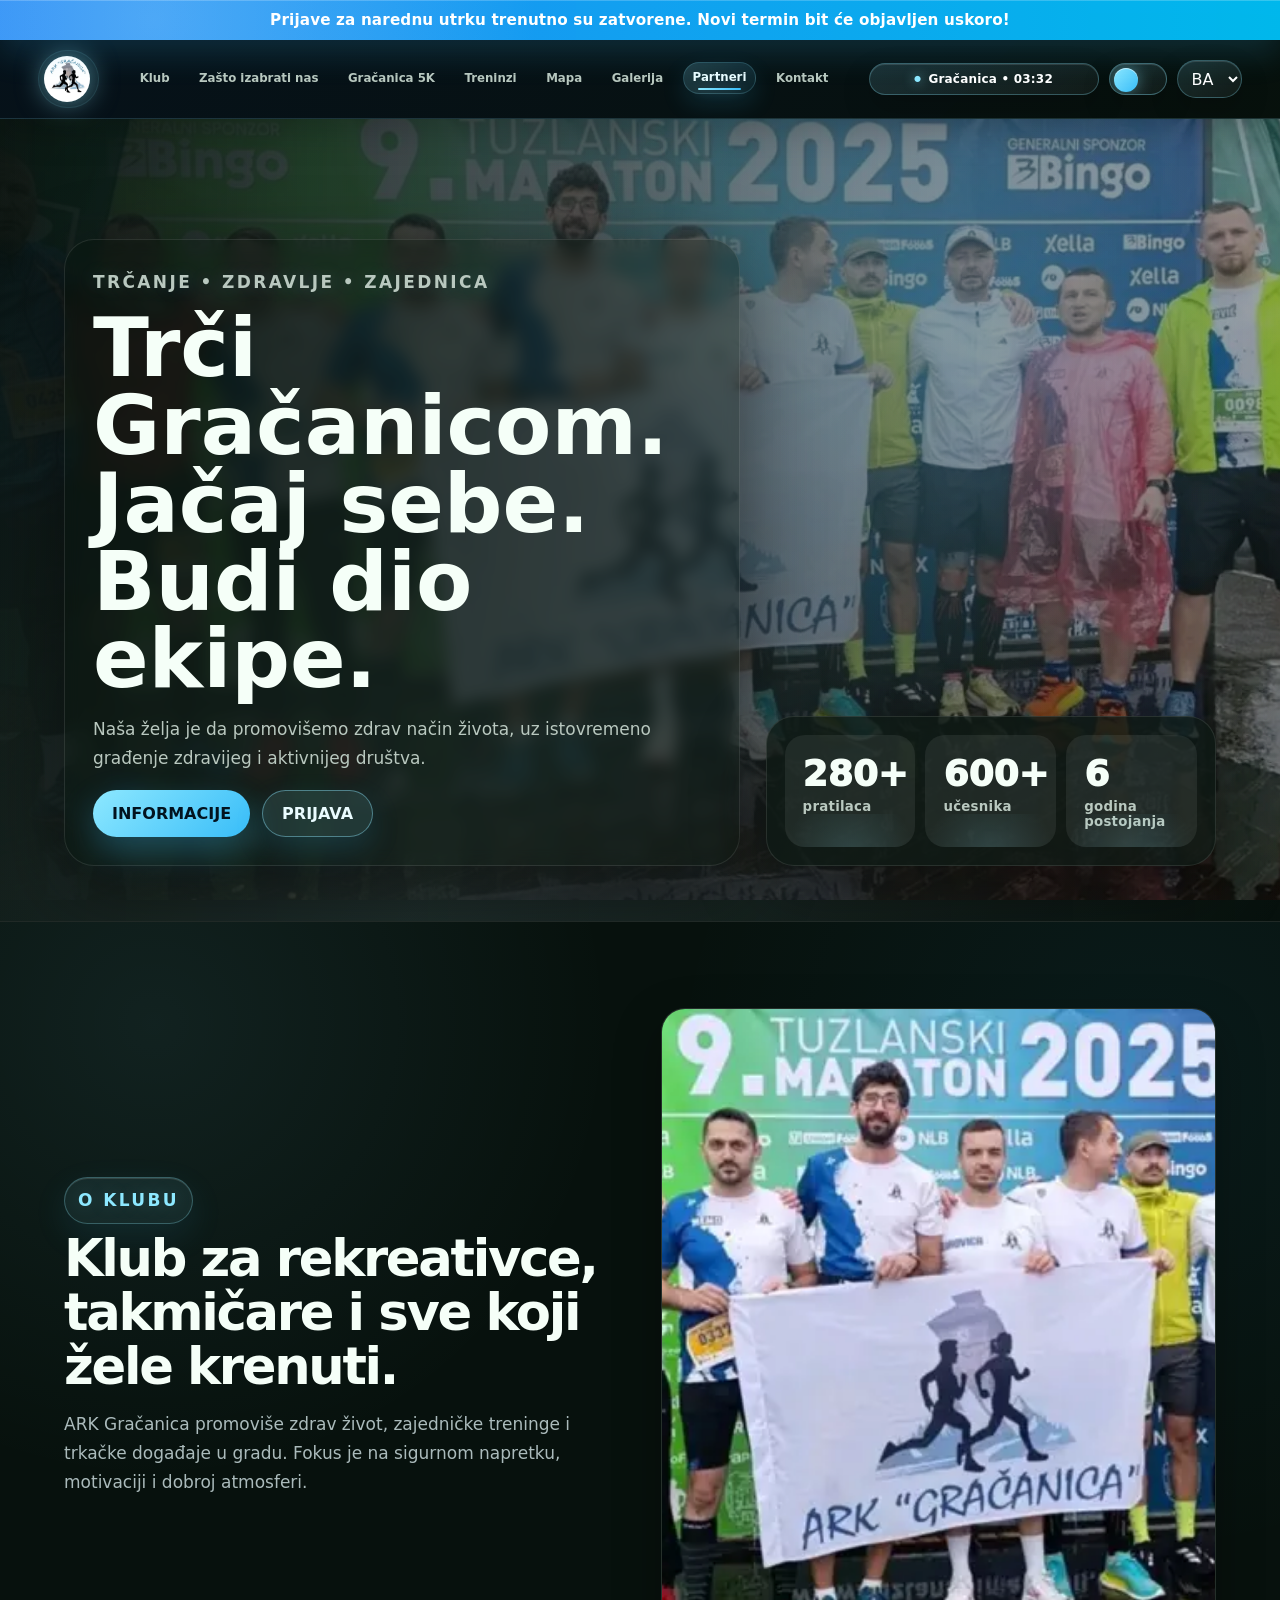
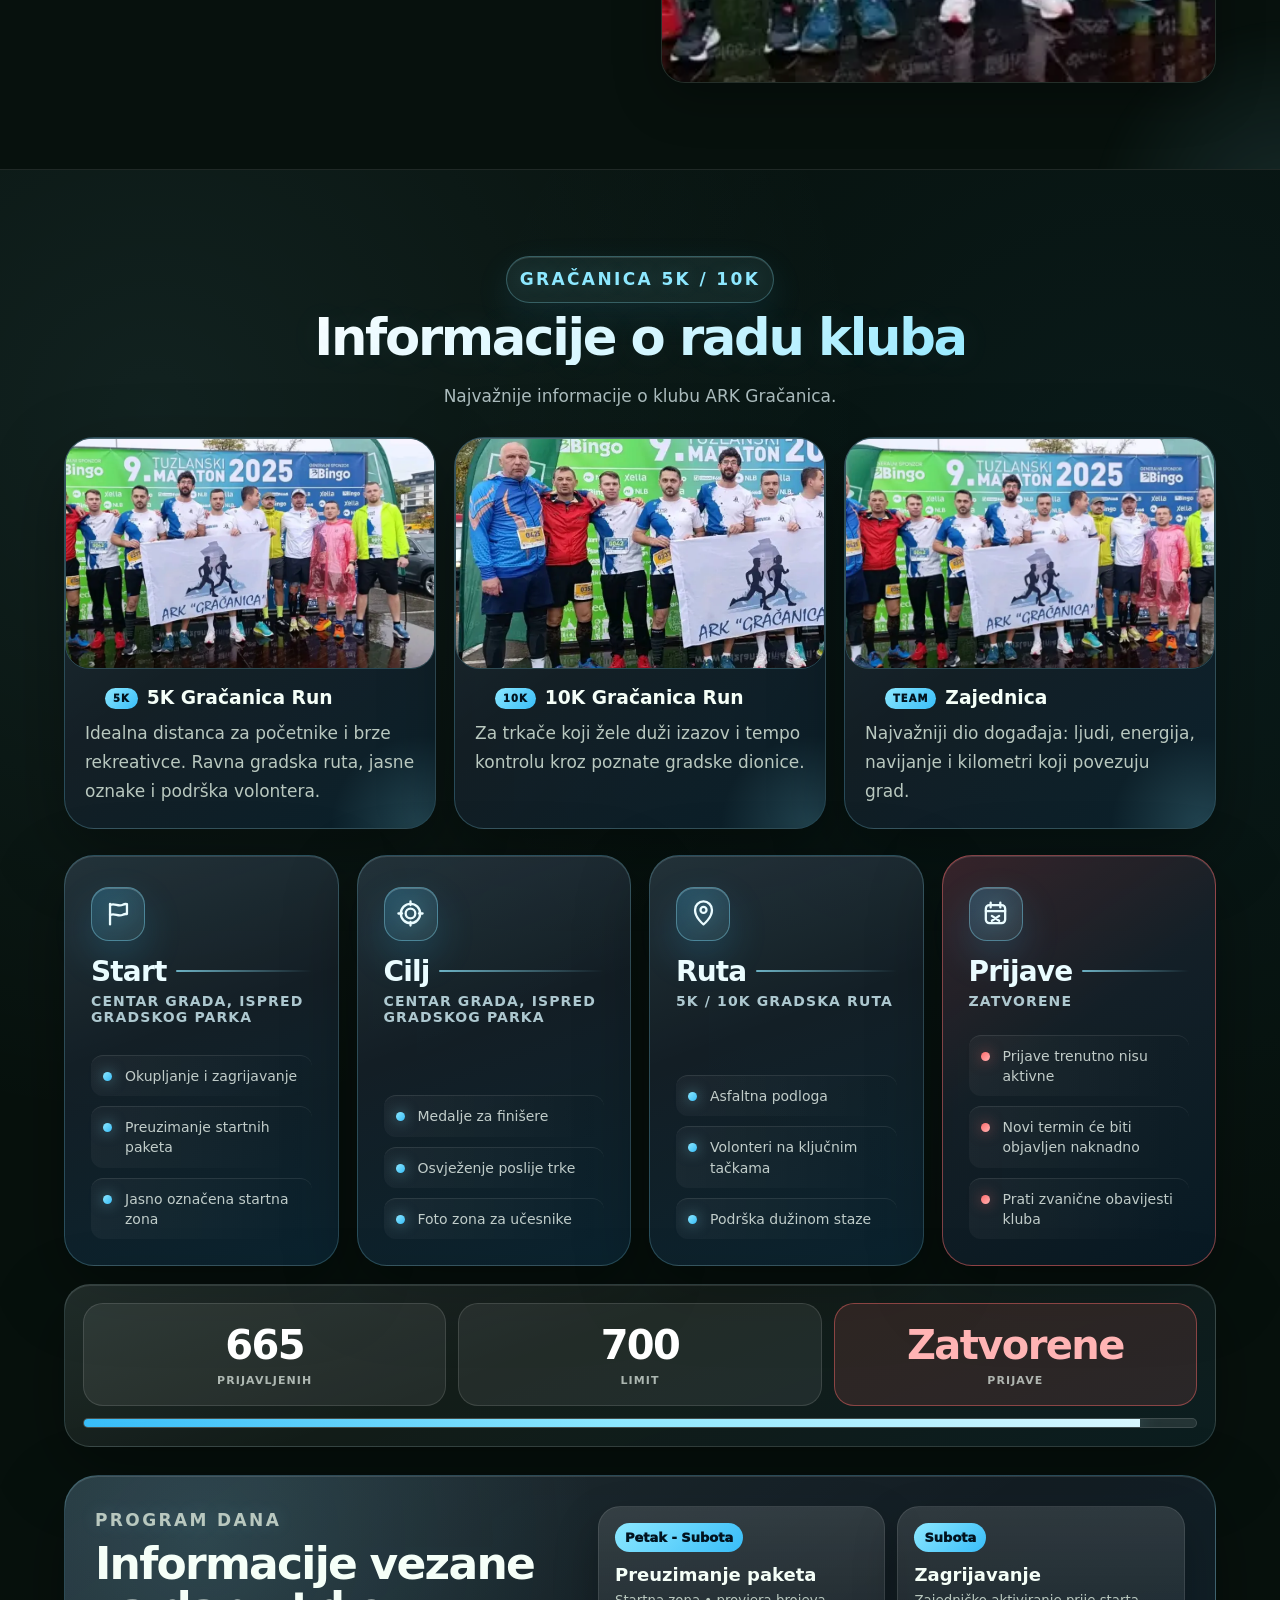
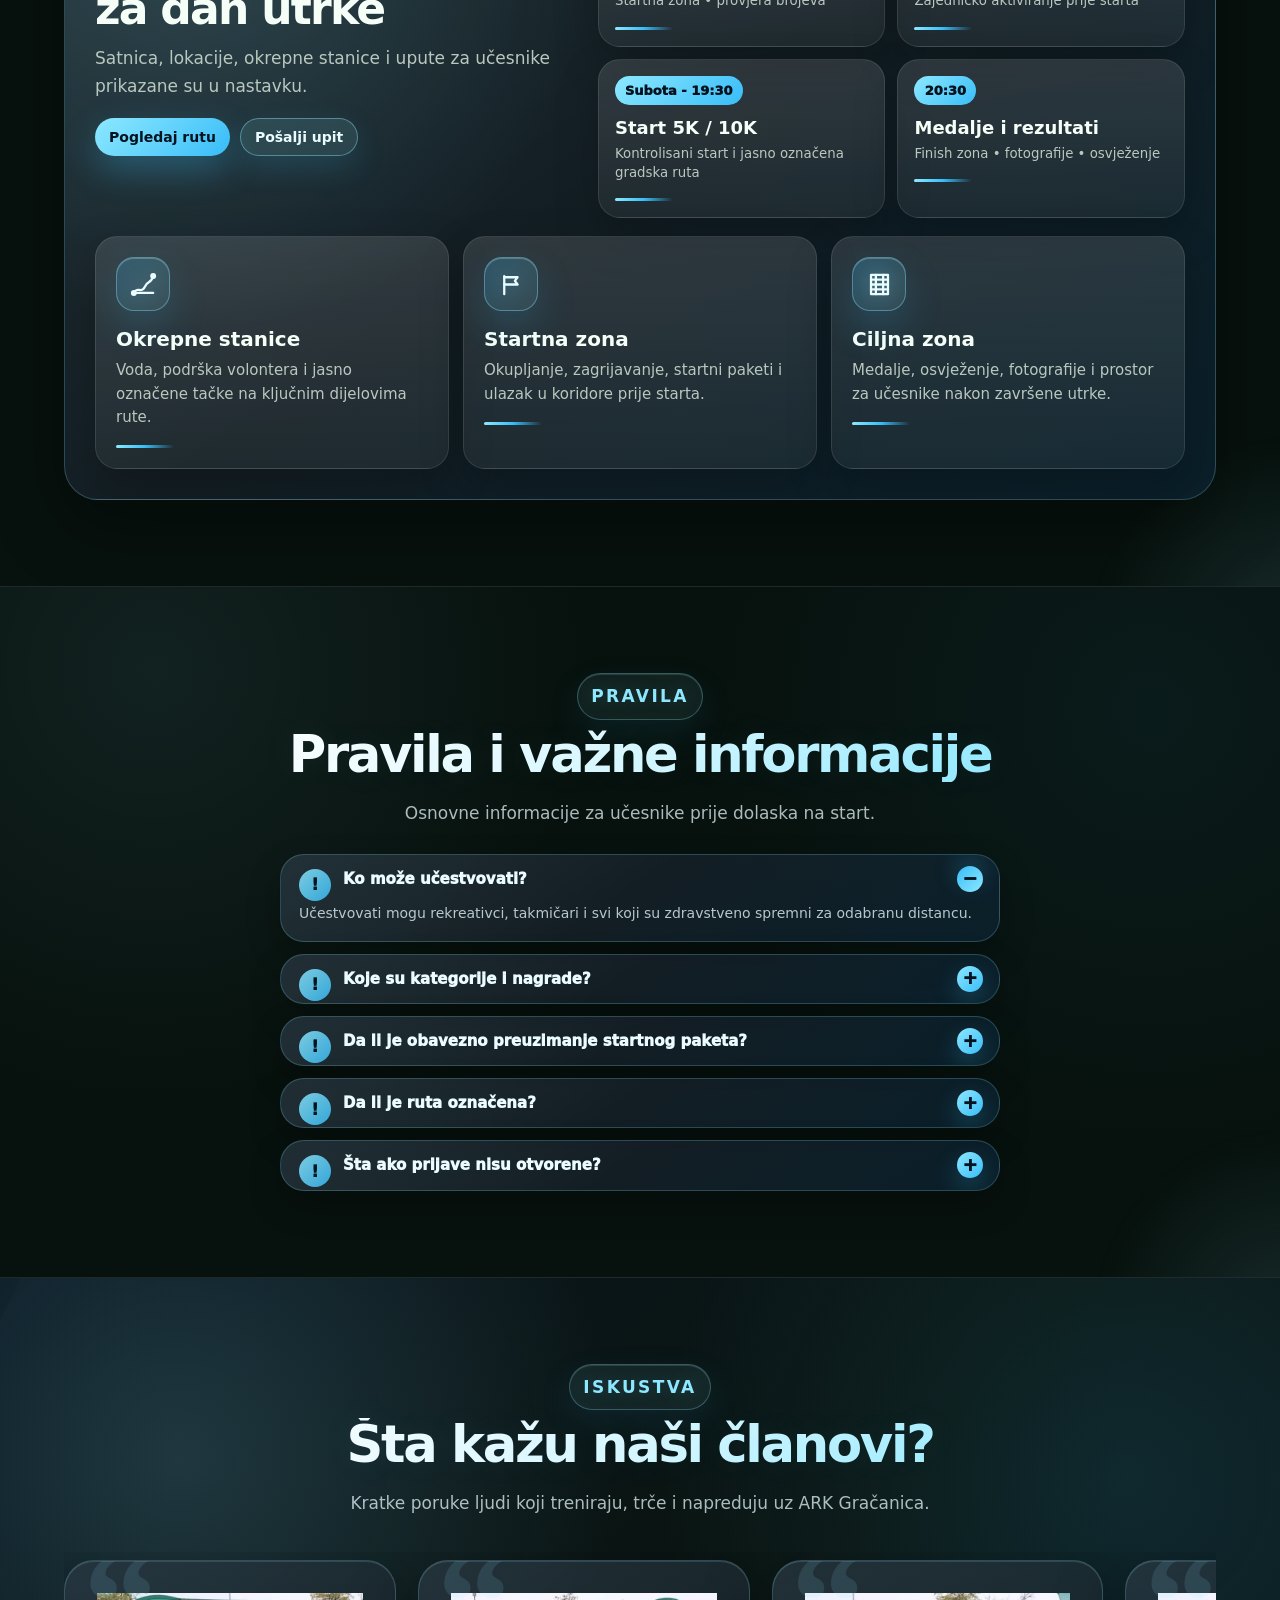
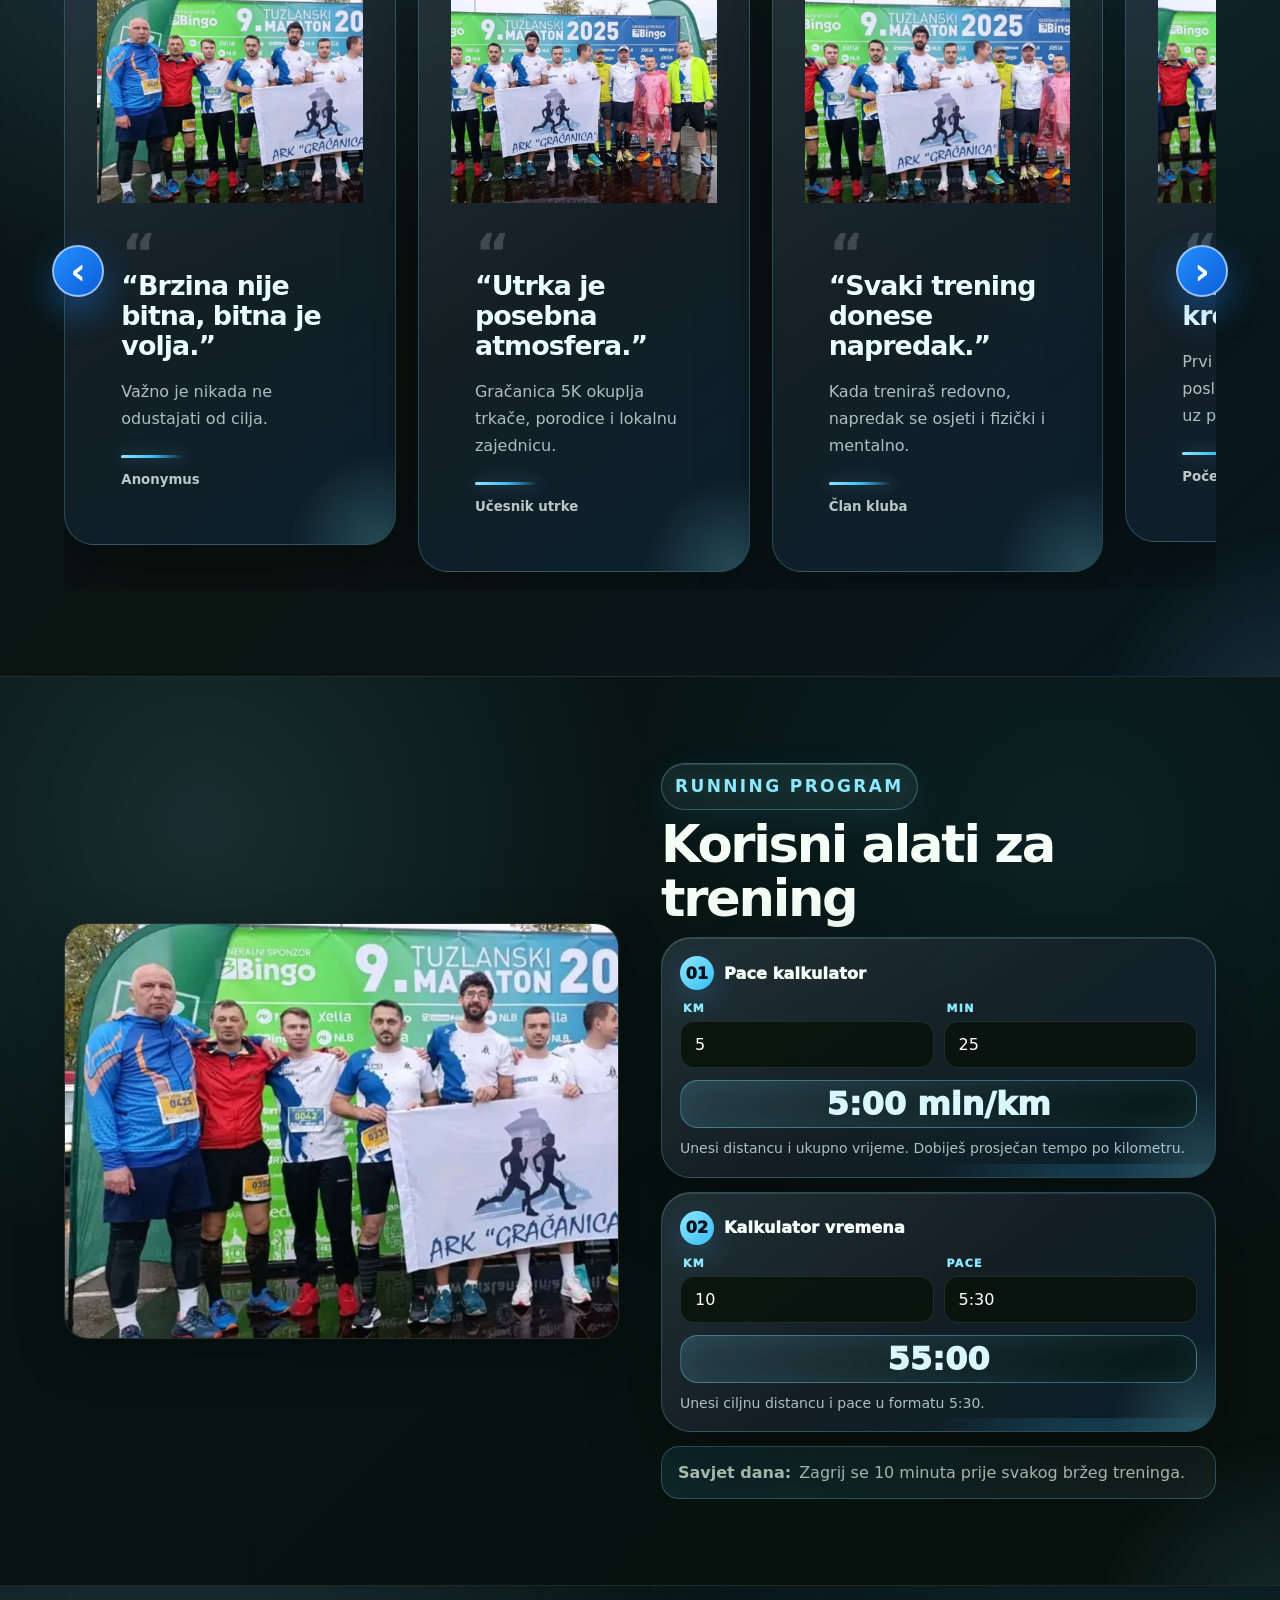
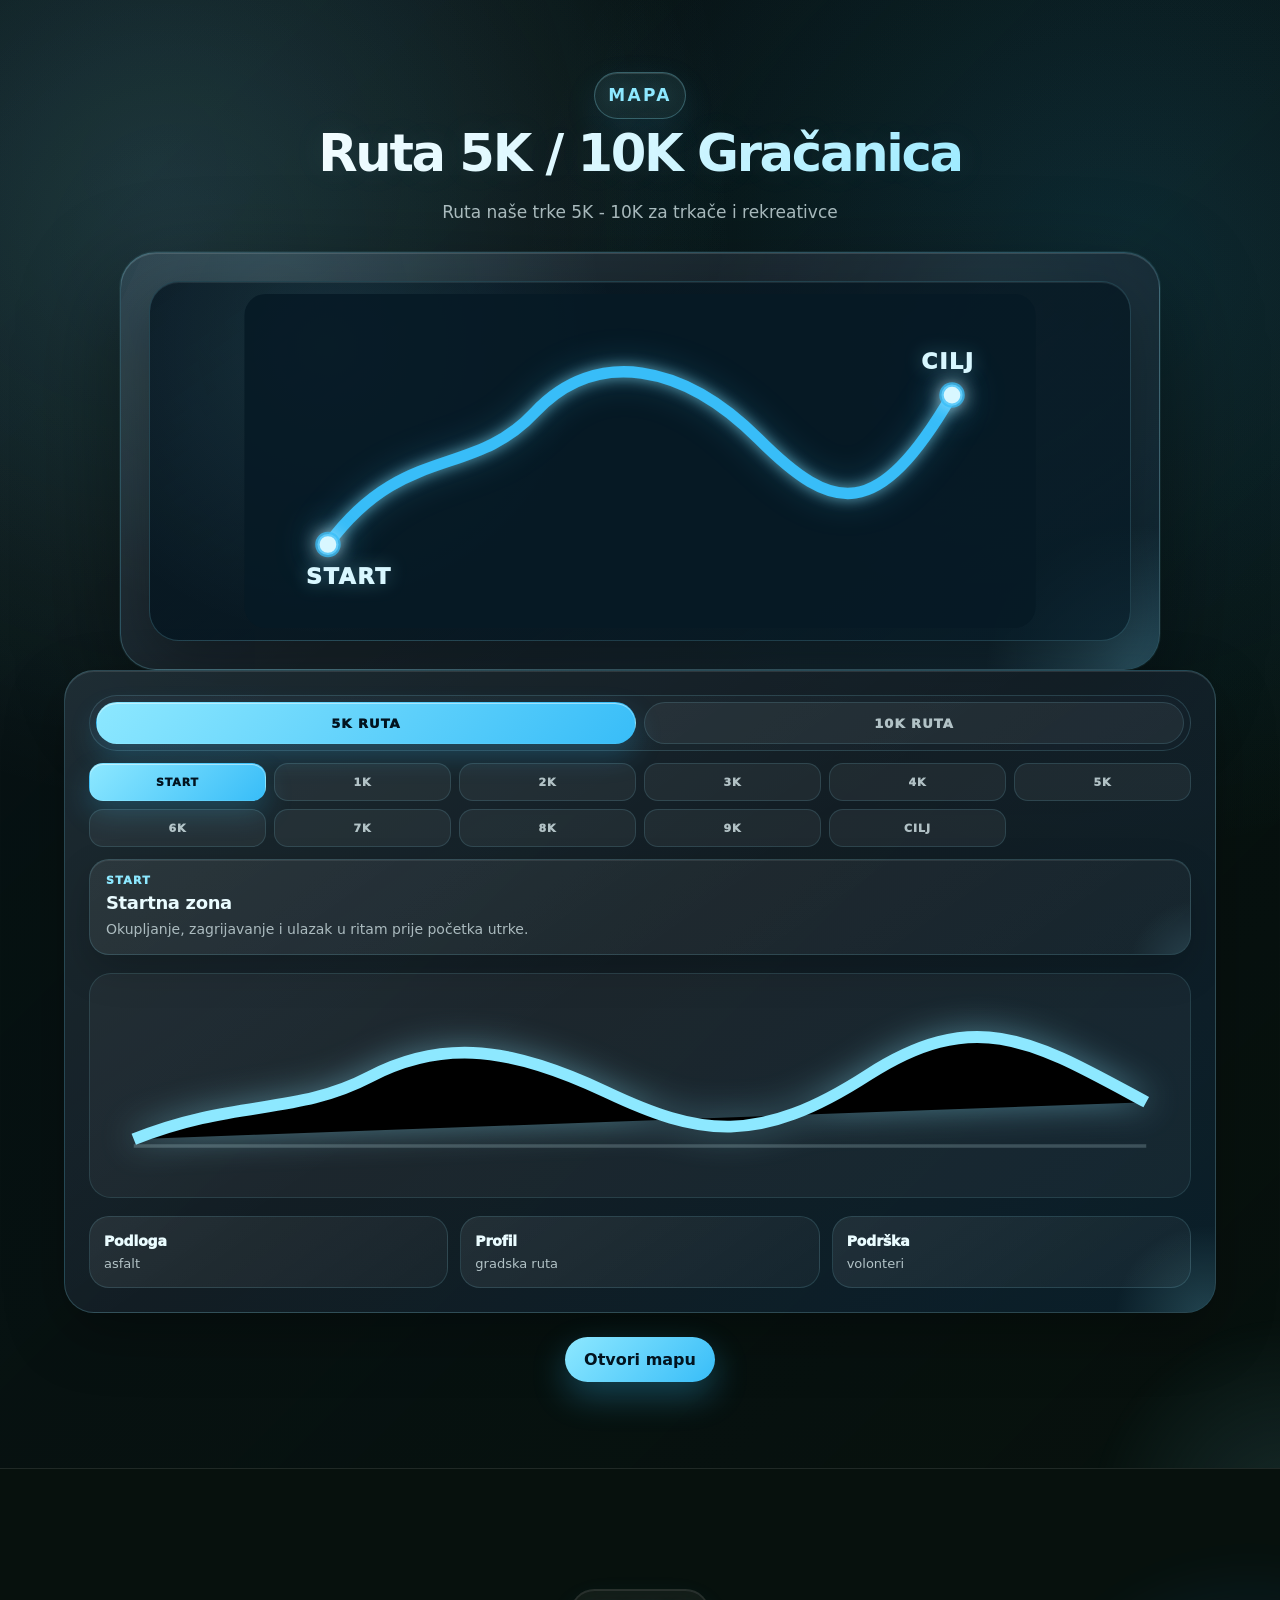
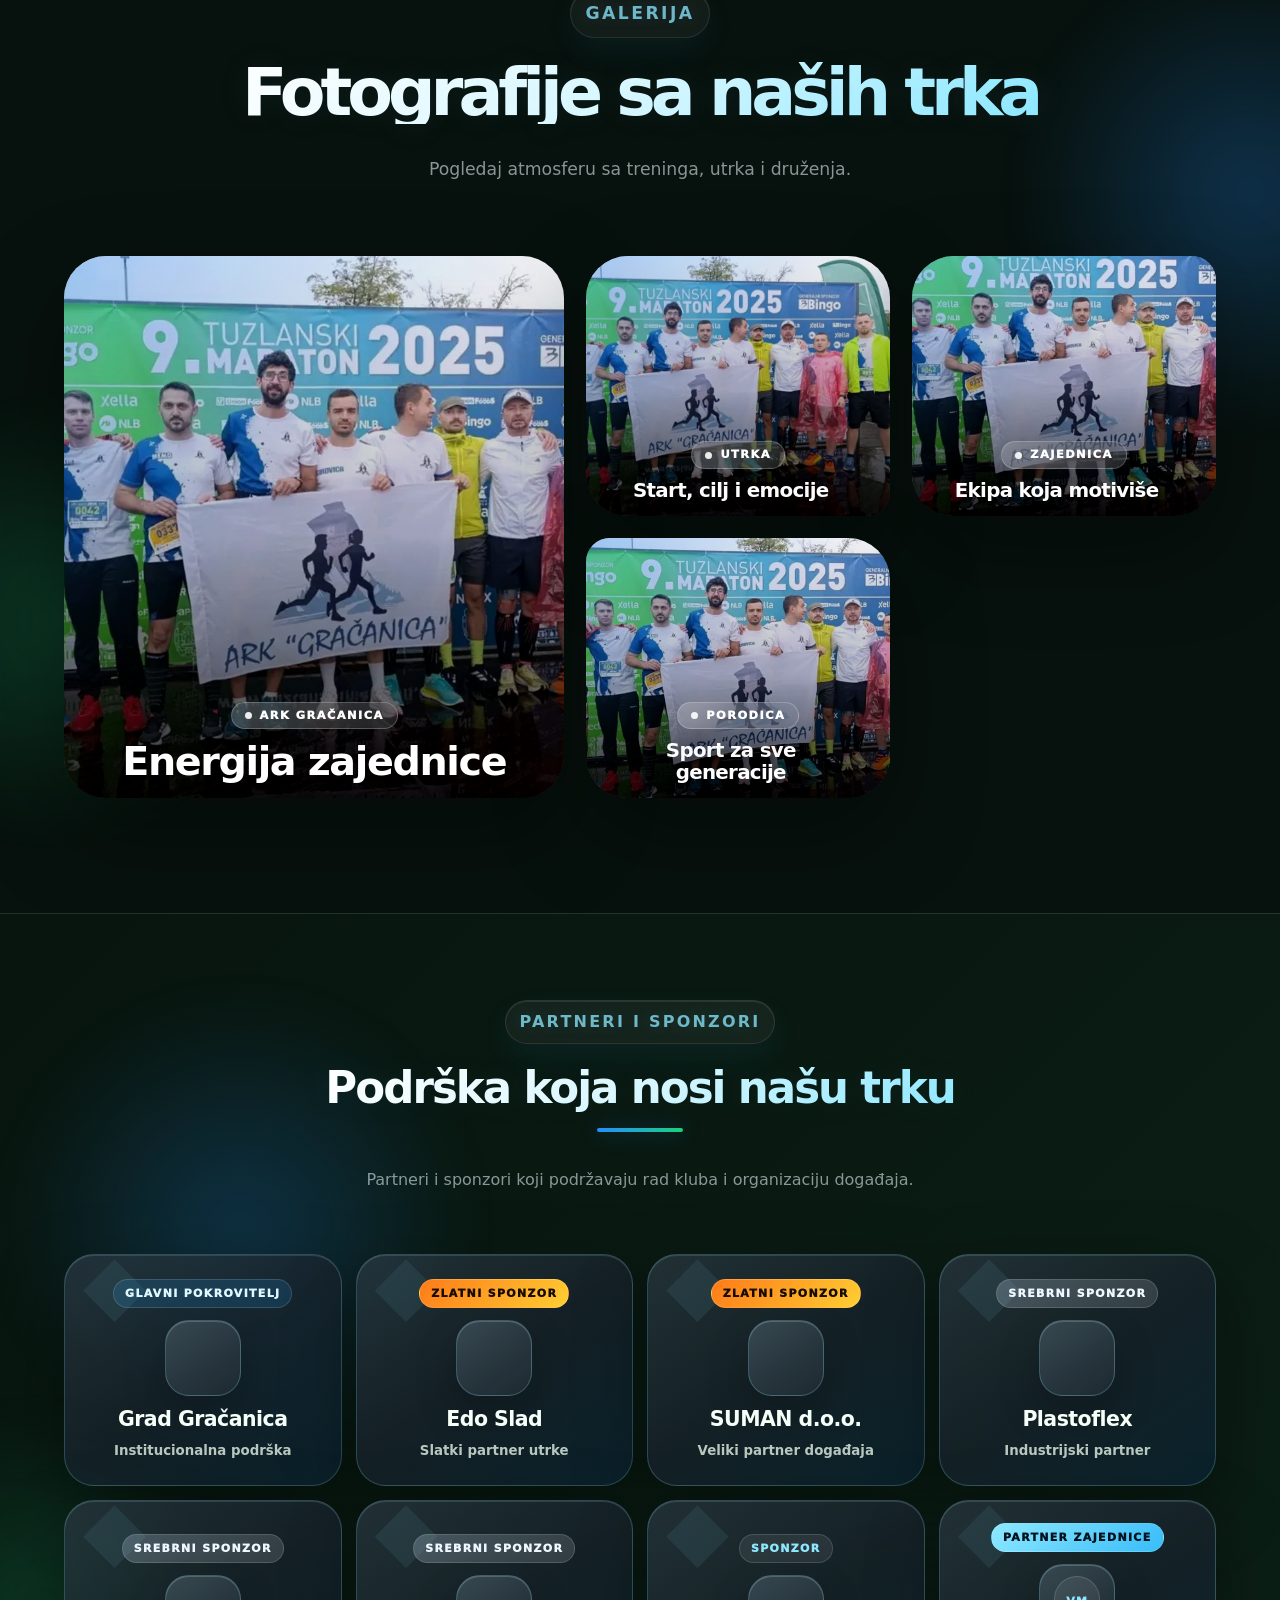
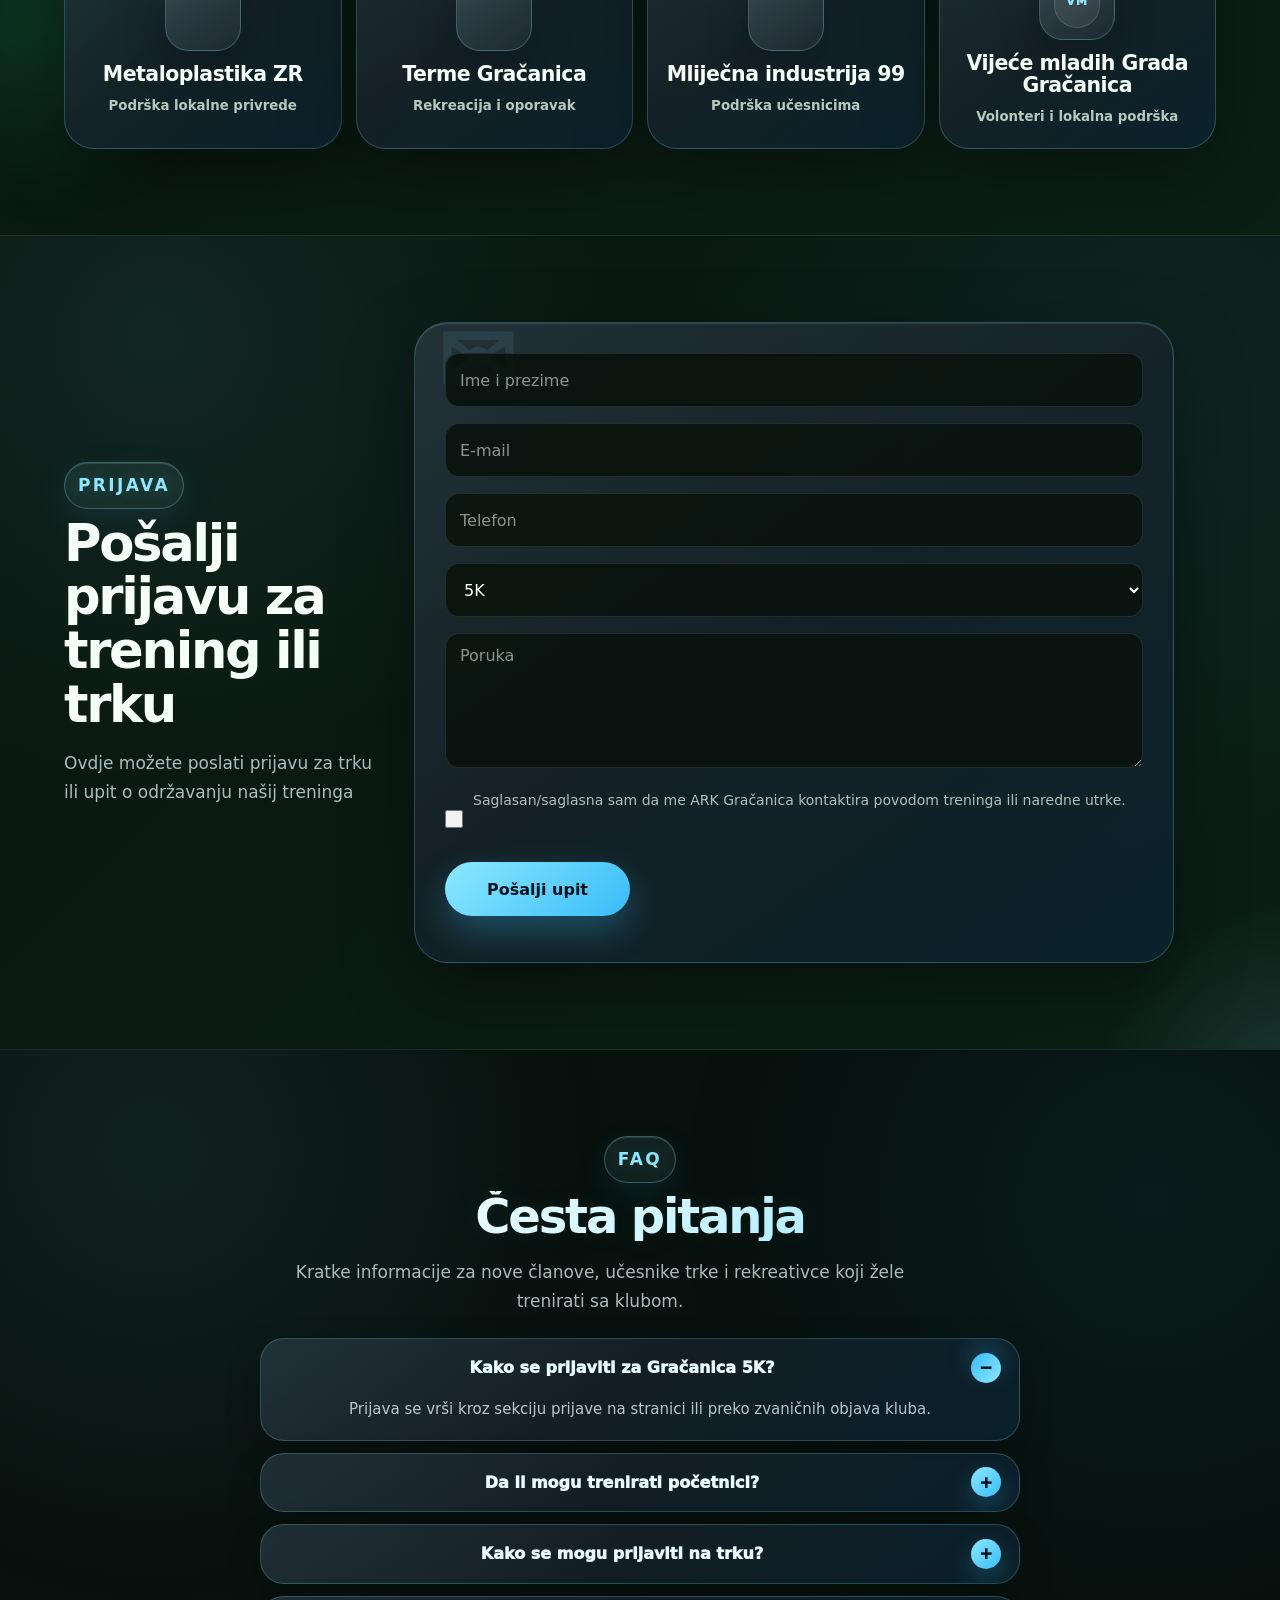
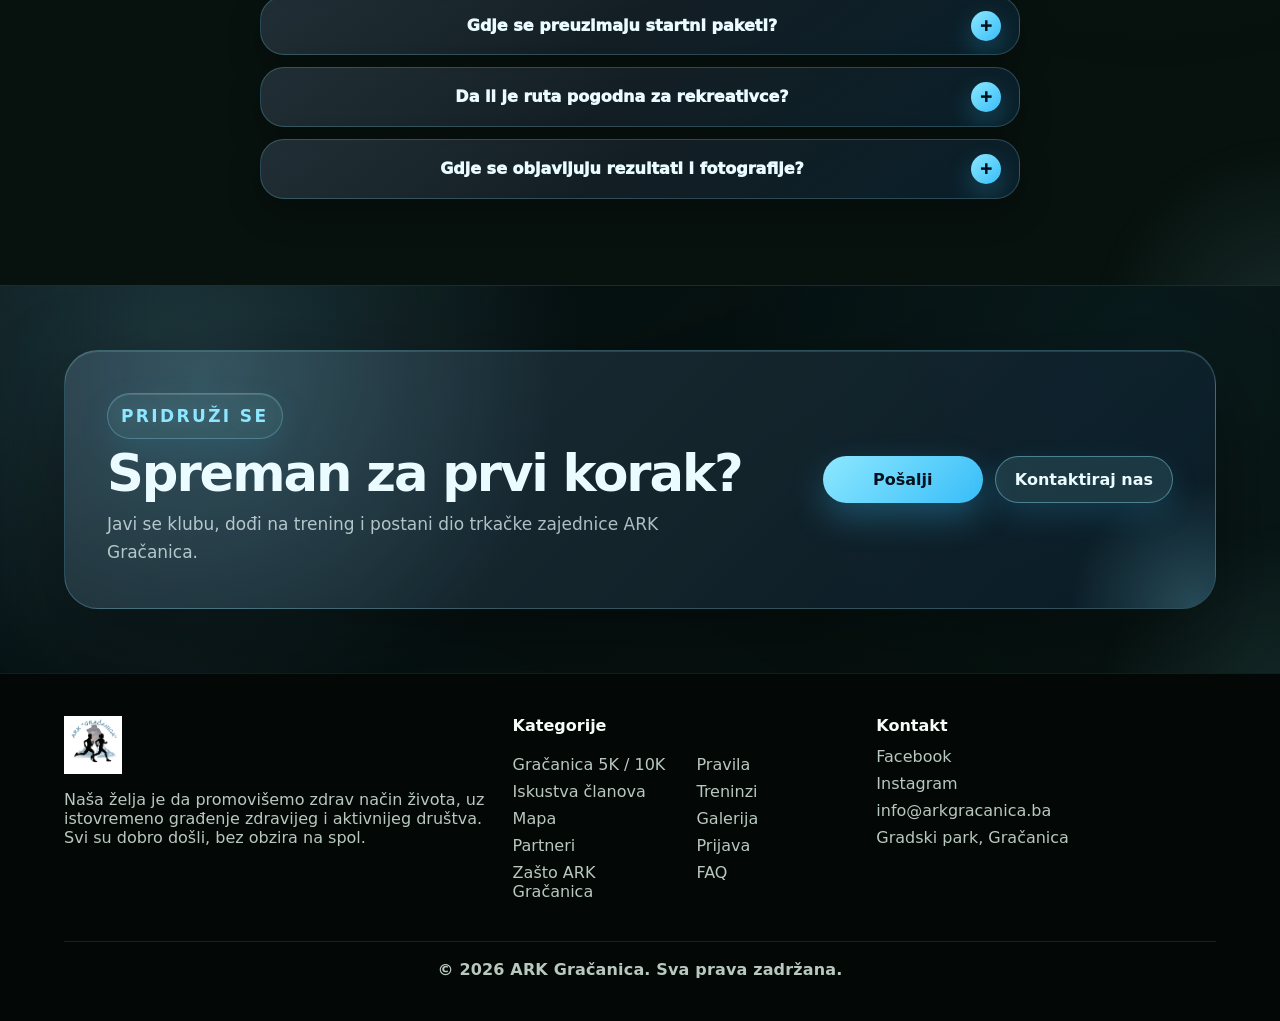
==== index.html @ 8ebd8b01 "Update index.html" ====
<!DOCTYPE html>
<html lang="bs">
  <head>
    <meta charset="utf-8" />
    <meta name="viewport" content="width=device-width,initial-scale=1" />

    <meta
      name="description"
      content="ARK Gračanica promoviše zdrav način života, trčanje, rekreaciju, treninge i Gračanica 5K/10K događaj. Svi su dobrodošli."
    />
    <meta
      name="keywords"
      content="ARK Gračanica, Gračanica 5K, Gračanica 10K, trčanje, atletika, running club, rekreacija, treninzi"
    />
    <meta name="theme-color" content="#248eff" />
    <meta name="author" content="ARK Gračanica" />
    <meta name="robots" content="index,follow" />

    <link rel="icon" type="image/webp" href="assets/logo.webp" />
    <link rel="apple-touch-icon" href="assets/logo.webp" />
    <link rel="preload" as="image" href="assets/hero.webp" />

    <meta property="og:title" content="ARK Gračanica | Atletsko-rekreativni klub" />
    <meta
      property="og:description"
      content="Treninzi, Gračanica 5K/10K, mapa rute, prijave, galerija i alati za trkače u Gračanici."
    />
    <meta property="og:site_name" content="ARK Gračanica" />
    <meta property="og:type" content="website" />
    <meta property="og:image" content="assets/hero.webp" />

    <meta name="twitter:card" content="summary_large_image" />
    <meta name="twitter:title" content="ARK Gračanica | Atletsko-rekreativni klub" />
    <meta
      name="twitter:description"
      content="ARK Gračanica je mjesto gdje trčanje predstavlja ljubav prema sportu, zdravlju i zajednici."
    />
    <meta name="twitter:image" content="assets/hero.webp" />

    <title>ARK Gračanica | Atletsko-rekreativni klub</title>

    <link rel="stylesheet" href="./app.css?v=50008" />

    <script type="application/ld+json">
      {
        "@context": "https://schema.org",
        "@type": "SportsOrganization",
        "name": "ARK Gračanica",
        "sport": "Running",
        "logo": "assets/logo.webp",
        "address": {
          "@type": "PostalAddress",
          "addressLocality": "Gračanica",
          "addressCountry": "BA"
        },
        "sameAs": [
          "https://www.facebook.com/p/ARK-Gra%C4%8Danica-100063857353772/",
          "https://www.instagram.com/ark_gracanica"
        ]
      }
    </script>
  </head>

  <body class="page-loading">
    <div class="site-loader" id="siteLoader" role="status" aria-live="polite" aria-label="Učitavanje stranice">
  <div class="loader-shell">
    <div class="loader-top">
      <div class="loader-brand">
        <img src="assets/logo.webp" alt="" width="42" height="42" />
        <span>ARK Gračanica</span>
      </div>

      <span class="loader-pill">Učitavanje stranice...</span>
    </div>

    <div class="loader-grid">
      <div class="loader-hero-card">
        <span class="sk sk-eyebrow"></span>
        <span class="sk sk-title"></span>
        <span class="sk sk-title small"></span>
        <span class="sk sk-text"></span>
        <span class="sk sk-text short"></span>

        <div class="loader-actions">
          <span class="sk sk-btn"></span>
          <span class="sk sk-btn ghost"></span>
        </div>
      </div>

      <div class="loader-stats">
        <span class="sk sk-stat"></span>
        <span class="sk sk-stat"></span>
        <span class="sk sk-stat"></span>
      </div>
    </div>

    <div class="loader-cards">
      <span class="loader-card"></span>
      <span class="loader-card"></span>
      <span class="loader-card"></span>
    </div>
  </div>
</div>
    


    <div class="mobile-race-bar">
      <a href="#race">5K/10K</a>
      <a href="#map">Ruta</a>
      <a href="#join">Upit</a>
    </div>

    <div class="announcement-bar">
      Prijave za narednu utrku trenutno su zatvorene. Novi termin bit će objavljen uskoro!
    </div>

    <a class="skip-link" href="#about">Preskoči na sadržaj</a>
    <div class="progress" id="progress" aria-hidden="true"></div>
    <div class="top" id="top"></div>

    <header class="site-header" id="header">
      <a class="brand" href="#top" aria-label="Početna">
        <img src="assets/logo.webp" alt="ARK Gračanica logo" width="42" height="42" loading="eager" />
        
      </a>

      <button class="menu-btn" id="menuBtn" type="button" aria-label="Otvori meni" aria-expanded="false">☰</button>

      <nav class="nav" id="nav" aria-label="Glavni meni">
        <a href="#about" data-i18n="navAbout">Klub</a>
        <a href="#why-us">Zašto izabrati nas</a>
        <a href="#race" data-i18n="navRace">Gračanica 5K</a>
        <a href="#training" data-i18n="navTraining">Treninzi</a>
        <a href="#map" data-i18n="navMap">Mapa</a>
        <a href="#gallery" data-i18n="navGallery">Galerija</a>
        <a href="#partners">Partneri</a>
        <a href="#contact" data-i18n="navContact">Kontakt</a>
      </nav>

      <div class="actions">
        <div class="header-time" id="headerTime" aria-label="Trenutno vrijeme">--:--</div>

        <button
          class="theme-btn"
          id="themeBtn"
          type="button"
          aria-label="Promijeni temu"
          title="Promijeni temu"
        ></button>

        <select id="lang" aria-label="Jezik">
          <option value="bs">BA</option>
          <option value="en">EN</option>
        </select>
      </div>
    </header>

    <main>
      <section class="hero">
        <div class="hero-card reveal">
          <p class="eyebrow" data-i18n="eyebrow">Trčanje • zdravlje • zajednica</p>
          <h1 data-i18n="heroTitle">Trči Gračanicom. Jačaj sebe. Budi dio ekipe.</h1>
          <p data-i18n="heroText">
            Atletsko-rekreativni klub ARK Gračanica okuplja rekreativce, trkače i ljubitelje aktivnog načina života.
          </p>

          <div class="hero-actions">
            <a class="btn" href="#race" data-i18n="seeRace">POGLEDAJ 5K</a>
            <a class="btn ghost" href="#join" data-i18n="apply">POŠALJI UPIT</a>
          </div>
        </div>

        <div class="stats" aria-label="Statistika">
          <div>
            <span class="num" data-target="280">0</span>
            <small data-i18n="followers">pratilaca</small>
          </div>
          <div>
            <span class="num" data-target="600">0</span>
            <small data-i18n="runers">učesnika</small>
          </div>
          <div>
            <span class="num no-plus" data-target="6">0</span>
            <small data-i18n="yearexisting">godina postojanja</small>
          </div>
        </div>
      </section>

      <section id="about" class="section grid-2">
        <div class="copy reveal">
          <p class="eyebrow" data-i18n="aboutEyebrow">O klubu</p>
          <h2 data-i18n="aboutTitle">Klub za rekreativce, takmičare i sve one koji žele trčati.</h2>
          <p data-i18n="aboutText">
            ARK Gračanica promoviše zdrav život, zajedničke treninge i trkačke događaje u gradu.
          </p>
        </div>

        <img
          class="section-img reveal"
          loading="lazy"
          decoding="async"
          src="assets/community.webp"
          alt="Trkači ARK Gračanica"
          width="900"
          height="675"
        />
      </section>

   

      <section id="race" class="section">
        <div class="section-head reveal">
          <p class="eyebrow">Gračanica 5K / 10K</p>
          <h2 data-i18n="raceTitle">Informacije o klubu</h2>
          <p>
            Najvažnije informacije o klubu ARK Gračanica.
          </p>
        </div>

        <div class="cards">
          <article class="card reveal">
            <img src="assets/race.webp" loading="lazy" decoding="async" alt="Start trke" />
            <h3>5K Gračanica Run</h3>
            <p data-i18n="fiveText">
              Idealna distanca za početnike i brze rekreativce. Ravna gradska ruta, jasne oznake i podrška volontera.
            </p>
          </article>

          <article class="card reveal">
            <img src="assets/training.webp" loading="lazy" decoding="async" alt="Trening" />
            <h3>10K Gračanica Run</h3>
            <p data-i18n="tenText">
              Za trkače koji žele duži izazov i tempo kontrolu kroz poznate gradske dionice.
            </p>
          </article>

          <article class="card reveal">
            <img src="assets/kids.webp" loading="lazy" decoding="async" alt="Zajednica" />
            <h3 data-i18n="communityTitle">Zajednica</h3>
            <p data-i18n="communityText">
              Najvažniji dio događaja: ljudi, energija, navijanje i kilometri koji povezuju ovaj grad.
            </p>
          </article>
        </div>

        <div class="reveal race-dashboard premium-race">
          <div class="race-info-card premium-race-card">
            <span class="premium-icon premium-icon-start" aria-hidden="true">
              <svg viewBox="0 0 24 24" focusable="false">
                <path d="M5 21V4"></path>
                <path d="M5 5c3.8-2 6.8 1.7 10.6-.3 1.1-.6 2.1-.7 3.4-.5v8.3c-1.3-.2-2.3-.1-3.4.5C11.8 15 8.8 11.3 5 13.3"></path>
              </svg>
            </span>
            <b>Start</b>
            <span>Centar grada, ispred Gradskog parka</span>
            <ul>
              <li>Okupljanje i zagrijavanje</li>
              <li>Preuzimanje startnih paketa</li>
              <li>Jasno označena startna zona</li>
            </ul>
          </div>

          <div class="race-info-card premium-race-card">
            <span class="premium-icon premium-icon-finish" aria-hidden="true">
              <svg viewBox="0 0 24 24" focusable="false">
                <circle cx="12" cy="12" r="8"></circle>
                <circle cx="12" cy="12" r="4"></circle>
                <path d="M12 2v3M12 19v3M2 12h3M19 12h3"></path>
              </svg>
            </span>
            <b>Cilj</b>
            <span>Centar grada, ispred Gradskog parka</span>
            <ul>
              <li>Medalje za finišere</li>
              <li>Osvježenje poslije trke</li>
              <li>Foto zona za učesnike</li>
            </ul>
          </div>

          <div class="race-info-card premium-race-card">
            <span class="premium-icon premium-icon-route" aria-hidden="true">
              <svg viewBox="0 0 24 24" focusable="false">
                <path d="M12 21s7-5.4 7-12a7 7 0 1 0-14 0c0 6.6 7 12 7 12Z"></path>
                <circle cx="12" cy="9" r="2.5"></circle>
              </svg>
            </span>
            <b>Ruta</b>
            <span>5K / 10K gradska ruta</span>
            <ul>
              <li>Asfaltna podloga</li>
              <li>Volonteri na ključnim tačkama</li>
              <li>Podrška dužinom staze</li>
            </ul>
          </div>

          <div class="race-info-card premium-race-card race-extra-card registrations-closed">
            <span class="premium-icon premium-icon-closed" aria-hidden="true">
              <svg viewBox="0 0 24 24" focusable="false">
                <rect x="4" y="5" width="16" height="15" rx="3"></rect>
                <path d="M8 3v4M16 3v4M4 10h16M9 14l6 4M15 14l-6 4"></path>
              </svg>
            </span>
            <b>Prijave</b>
            <span>Zatvorene</span>
            <ul>
              <li>Prijave trenutno nisu aktivne</li>
              <li>Novi termin će biti objavljen naknadno</li>
              <li>Prati zvanične obavijesti kluba</li>
            </ul>
          </div>

          <div class="race-status-card premium-status">
            <div>
              <strong>665</strong>
              <small>Prijavljenih</small>
            </div>

            <div>
              <strong>700</strong>
              <small>Limit</small>
            </div>

            <div class="status-closed">
              <strong>Zatvorene</strong>
              <small>Prijave</small>
            </div>

            <em><span></span></em>
          </div>
        </div>

        <div class="race-day-hub reveal" aria-label="Race Day Hub">
          <div class="race-hub-copy">
            <p class="eyebrow">Program dana</p>
            <h3>Informacije vezane za dan utrke</h3>
            <p>
              Satnica, lokacije, okrepne stanice i upute za učesnike prikazane su u nastavku.
            </p>
            <div class="hub-actions">
              <a class="btn small" href="#map">Pogledaj rutu</a>
              <a class="btn small ghost" href="#join">Pošalji upit</a>
            </div>
          </div>

          <div class="hub-timeline" aria-label="Satnica događaja">
            <div>
              <span>Petak - Subota</span>
              <b>Preuzimanje paketa</b>
              <small>Startna zona • provjera brojeva</small>
            </div>

            <div>
              <span>Subota</span>
              <b>Zagrijavanje</b>
              <small>Zajedničko aktiviranje prije starta</small>
            </div>

            <div>
              <span>Subota - 19:30</span>
              <b>Start 5K / 10K</b>
              <small>Kontrolisani start i jasno označena gradska ruta</small>
            </div>

            <div>
              <span>20:30</span>
              <b>Medalje i rezultati</b>
              <small>Finish zona • fotografije • osvježenje</small>
            </div>
          </div>

          <div class="hub-info-grid">
            <article>
              <span class="premium-icon premium-icon-route" aria-hidden="true">
                <svg viewBox="0 0 24 24" focusable="false">
                  <path d="M4 19c3-6 6 1 9-5s5-2 7-9"></path>
                  <path d="M4 19h16"></path>
                  <circle cx="4" cy="19" r="1.5"></circle>
                  <circle cx="20" cy="5" r="1.5"></circle>
                </svg>
              </span>
              <b>Okrepne stanice</b>
              <p>Voda, podrška volontera i jasno označene tačke na ključnim dijelovima rute.</p>
            </article>

            <article>
              <span class="premium-icon premium-icon-start" aria-hidden="true">
                <svg viewBox="0 0 24 24" focusable="false">
                  <path d="M6 20V5"></path>
                  <path d="M6 6h11l-2.2 3L17 12H6"></path>
                </svg>
              </span>
              <b>Startna zona</b>
              <p>Okupljanje, zagrijavanje, startni paketi i ulazak u koridore prije starta.</p>
            </article>

            <article>
              <span class="premium-icon premium-icon-finish" aria-hidden="true">
                <svg viewBox="0 0 24 24" focusable="false">
                  <path d="M5 4h14v16H5z"></path>
                  <path d="M5 8h14M5 12h14M5 16h14M9 4v16M15 4v16"></path>
                </svg>
              </span>
              <b>Ciljna zona</b>
              <p>Medalje, osvježenje, fotografije i prostor za učesnike nakon završene utrke.</p>
            </article>
          </div>
        </div>
      </section>

      <section id="rules" class="section rules-section">
        <div class="section-head reveal">
          <p class="eyebrow">Pravila</p>
          <h2>Pravila i važne informacije</h2>
          <p>Osnovne informacije za učesnike prije dolaska na start.</p>
        </div>

        <div class="faq-stack premium-faq reveal">
          <details open>
            <summary>Ko može učestvovati?</summary>
            <p>Učestvovati mogu rekreativci, takmičari i svi koji su zdravstveno spremni za odabranu distancu.</p>
          </details>

          <details>
            <summary>Koje su kategorije i nagrade?</summary>
            <p>Kategorije, starosne grupe i nagrade bit će objavljene u zvaničnom pravilniku utrke.</p>
          </details>

          <details>
            <summary>Da li je obavezno preuzimanje startnog paketa?</summary>
            <p>Da. Startni paket se preuzima prema satnici koju klub objavi prije utrke.</p>
          </details>

          <details>
            <summary>Da li je ruta označena?</summary>
            <p>Ruta je označena, a volonteri su raspoređeni na ključnim tačkama staze.</p>
          </details>

          <details>
            <summary>Šta ako prijave nisu otvorene?</summary>
            <p>Ako prijave nisu otvorene, potrebno je pratiti zvanične kanale kluba za novi termin.</p>
          </details>
        </div>
      </section>

     <section class="section alt voices-section" id="voices">
  <div class="section-head reveal">
    <p class="eyebrow">Iskustva</p>
    <h2>Šta kažu naši članovi?</h2>
    <p>Kratke poruke ljudi koji treniraju, trče i napreduju uz ARK Gračanica.</p>
  </div>

  <div class="voices-carousel reveal" aria-label="Iskustva članova">
    <button class="voice-arrow" id="voicePrev" type="button" aria-label="Prethodna kartica">‹</button>


<div class="voices-slider" id="voicesSlider">
  <article class="card text-card voice-card">
    <img class="voice-img" src="assets/community.webp" loading="lazy" decoding="async" alt="Članovi ARK Gračanica" />
    <div class="voice-content">
      <h3>“Motivacija je lakša u grupi.”</h3>
      <p>Trening je mnogo lakši kada imaš ekipu koja te pokrene i kad ti se ne ide.</p>
      <small>Član ARK Gračanica</small>
    </div>
  </article>

  <article class="card text-card voice-card">
    <img class="voice-img" src="assets/training.webp" loading="lazy" decoding="async" alt="Trkački trening" />
    <div class="voice-content">
      <h3>“Nije bitno koliko si brz.”</h3>
      <p>Bitno je da dođeš, kreneš i polako gradiš naviku.</p>
      <small>Rekreativac</small>
    </div>
  </article>
  <article class="card text-card voice-card">
    <img class="voice-img" src="assets/training.webp" loading="lazy" decoding="async" alt="Trkački trening" />
    <div class="voice-content">
      <h3>“Brzina nije bitna, bitna je volja.”</h3>
      <p>Važno je nikada ne odustajati od cilja.</p>
      <small>Anonymus</small>
    </div>
  </article>


  <article class="card text-card voice-card">
    <img class="voice-img" src="assets/race.webp" loading="lazy" decoding="async" alt="Atmosfera sa utrke" />
    <div class="voice-content">
      <h3>“Utrka je posebna atmosfera.”</h3>
      <p>Gračanica 5K okuplja trkače, porodice i lokalnu zajednicu.</p>
      <small>Učesnik utrke</small>
    </div>
  </article>

  <article class="card text-card voice-card">
    <img class="voice-img" src="assets/kids.webp" loading="lazy" decoding="async" alt="Porodična atmosfera na utrci" />
    <div class="voice-content">
      <h3>“Svaki trening donese napredak.”</h3>
      <p>Kada treniraš redovno, napredak se osjeti i fizički i mentalno.</p>
      <small>Član kluba</small>
    </div>
  </article>

  <article class="card text-card voice-card">
    <img class="voice-img" src="assets/hero.webp" loading="lazy" decoding="async" alt="Trkači u Gračanici" />
    <div class="voice-content">
      <h3>“Najvažnije je krenuti.”</h3>
      <p>Prvi kilometar je najteži, ali poslije toga sve ide lakše uz pravu ekipu.</p>
      <small>Početnik</small>
    </div>
  </article>
</div>

<button class="voice-arrow" id="voiceNext" type="button" aria-label="Sljedeća kartica">›</button>


  </div>
</section>

      <section id="training" class="section grid-2 alt">
        <img
          class="section-img reveal"
          loading="lazy"
          decoding="async"
          src="assets/training.webp"
          alt="Trkački trening"
        />

        <div class="copy reveal">
          <p class="eyebrow" data-i18n="trainingEyebrow">Running program</p>
          <h2 data-i18n="trainingTitle">Korisni alati za trening</h2>

          <div class="tools pro-tools">
            <div class="tool-card">
              <div class="tool-head">
                <span>01</span>
                <label data-i18n="paceLabel">Pace kalkulator</label>
              </div>

              <div class="inline metric-row">
                <div class="field">
                  <small>KM</small>
                  <input id="paceKm" type="number" min="1" value="5" aria-label="Kilometri" />
                </div>

                <div class="field">
                  <small>MIN</small>
                  <input id="paceMin" type="number" min="1" value="25" aria-label="Minute" />
                </div>

                <button class="btn small" id="calcPace" type="button" hidden aria-hidden="true" tabindex="-1">
                  Izračunaj
                </button>
              </div>

              <strong class="result-badge" id="paceResult">5:00 min/km</strong>
              <p class="tool-note">Unesi distancu i ukupno vrijeme. Dobiješ prosječan tempo po kilometru.</p>
            </div>

            <div class="tool-card">
              <div class="tool-head">
                <span>02</span>
                <label data-i18n="timeLabel">Kalkulator vremena</label>
              </div>

              <div class="inline metric-row">
                <div class="field">
                  <small>KM</small>
                  <input id="raceKm" type="number" min="1" value="10" aria-label="Kilometri" />
                </div>

                <div class="field">
                  <small>PACE</small>
                  <input id="racePace" type="text" value="5:30" aria-label="Pace" />
                </div>

                <button class="btn small" id="calcTime" type="button" hidden aria-hidden="true" tabindex="-1">
                  Izračunaj
                </button>
              </div>

              <strong class="result-badge" id="timeResult">55:00</strong>
              <p class="tool-note">Unesi ciljnu distancu i pace u formatu 5:30.</p>
            </div>

            <div class="tip pro-tip">
              <b data-i18n="tipTitle">Savjet dana:</b>
              <span id="tipText">Zagrij se 10 minuta prije svakog bržeg treninga.</span>
            </div>
          </div>
        </div>
      </section>

     <section id="map" class="section">
  <div class="section-head reveal">
    <p class="eyebrow">Mapa</p>
    <h2>Ruta 5K / 10K Gračanica</h2>
    <p data-i18n="mapText">
      Pregled gradske rute, ključnih kilometara, profila staze i osnovnih informacija za učesnike.
    </p>
  </div>

  <div class="map-wrap reveal">
    <svg viewBox="0 0 900 380" role="img" aria-label="Ilustracija Gračanica 5K rute">
      <rect width="900" height="380" rx="24"></rect>
      <path d="M95 285 C180 170 260 210 330 135 S500 80 585 165 720 260 805 115"></path>
      <circle cx="95" cy="285" r="12"></circle>
      <circle cx="805" cy="115" r="12"></circle>
      <text x="70" y="330">START</text>
      <text x="770" y="85">CILJ</text>
    </svg>
  </div>

    <div class="route-pro-panel reveal" aria-label="Detalji rute">
      <div class="route-tabs route-tabs-buttons" aria-label="Odabir distance">
        <button class="active" type="button" data-route="5k">5K ruta</button>
        <button type="button" data-route="10k">10K ruta</button>
      </div>

      <div class="route-km-row route-km-buttons" aria-label="Detalji po kilometru">
  <button class="active" type="button" data-km="start">START</button>
  <button type="button" data-km="1">1K</button>
  <button type="button" data-km="2">2K</button>
  <button type="button" data-km="3">3K</button>
  <button type="button" data-km="4">4K</button>
  <button type="button" data-km="5">5K</button>
  <button type="button" data-km="6">6K</button>
  <button type="button" data-km="7">7K</button>
  <button type="button" data-km="8">8K</button>
  <button type="button" data-km="9">9K</button>
  <button type="button" data-km="finish">CILJ</button>
</div>

      <div class="route-point-info" id="routePointInfo">
        <span>START</span>
        <b>Startna zona</b>
        <p>Okupljanje, zagrijavanje i ulazak u ritam prije početka utrke.</p>
      </div>

      <svg class="elevation-line" viewBox="0 0 640 120" role="img" aria-label="Profil rute">
        <path d="M20 92 C80 68 116 78 160 55 S245 38 300 64 390 96 455 54 555 35 620 70"></path>
        <line x1="20" y1="96" x2="620" y2="96"></line>
      </svg>

      <div class="route-meta">
        <span><b>Podloga</b> asfalt</span>
        <span><b>Profil</b> gradska ruta</span>
        <span><b>Podrška</b> volonteri</span>
      </div>
    </div>

    <div class="section-cta reveal">
    <a
      class="btn"
      target="_blank"
      rel="noopener"
      href="https://www.google.com/maps/search/Gra%C4%8Danica+Bosnia+and+Herzegovina+5K+route"
      data-i18n="openMap"
    >
      Otvori mapu
    </a>
  </div>
</section>

     <section id="gallery" class="section gallery-section">
  <div class="section-head reveal gallery-head">
    <p class="eyebrow">Galerija</p>

    <h2>Fotografije sa naših trka</h2>

    <p>
      Pogledaj atmosferu sa treninga, utrka i druženja.
    </p>
  </div>

  <div class="gallery gallery-premium reveal">
    <figure class="gallery-featured">
      <img loading="lazy" decoding="async" src="assets/hero.webp" alt="Trkači ARK Gračanica" />
      <figcaption>
        <span>ARK Gračanica</span>
        <strong>Energija zajednice</strong>
      </figcaption>
    </figure>

    <figure>
      <img loading="lazy" decoding="async" src="assets/race.webp" alt="Atmosfera sa utrke" />
      <figcaption>
        <span>Utrka</span>
        <strong>Start, cilj i emocije</strong>
      </figcaption>
    </figure>

    <figure>
      <img loading="lazy" decoding="async" src="assets/community.webp" alt="Članovi kluba" />
      <figcaption>
        <span>Zajednica</span>
        <strong>Ekipa koja motiviše</strong>
      </figcaption>
    </figure>

    <figure>
      <img loading="lazy" decoding="async" src="assets/kids.webp" alt="Porodična atmosfera" />
      <figcaption>
        <span>Porodica</span>
        <strong>Sport za sve generacije</strong>
      </figcaption>
    </figure>
  </div>
</section>

     <section id="partners" class="section partners-section" aria-labelledby="partners-title">
  <div class="section-head reveal">
    <p class="eyebrow">Partneri i sponzori</p>

    <h2 id="partners-title">Podrška koja nosi našu trku</h2>

    <p>
      Partneri i sponzori koji podržavaju rad kluba i organizaciju događaja.
    </p>
  </div>

        <div class="partners-grid partners-logo-grid reveal" aria-label="Partneri i sponzori događaja">
          <article class="partner-card partner-main">
            <a href="https://gracanica.gov.ba/" target="_blank" rel="noopener">
              <span class="partner-tier">Glavni pokrovitelj</span>
              <div class="partner-logo">
                <img
                  src="https://www.google.com/s2/favicons?sz=128&amp;domain=gracanica.gov.ba"
                  alt="Grad Gračanica logo"
                  loading="lazy"
                  decoding="async"
                  referrerpolicy="no-referrer"
                  onerror="this.style.display='none';"
                />
              </div>
              <b>Grad Gračanica</b>
              <small>Institucionalna podrška</small>
            </a>
          </article>

          <article class="partner-card partner-gold">
            <a href="https://edoslad.ba/" target="_blank" rel="noopener">
              <span class="partner-tier">Zlatni sponzor</span>
              <div class="partner-logo">
                <img
                  src="https://www.google.com/s2/favicons?sz=128&amp;domain=edoslad.ba"
                  alt="Edo Slad logo"
                  loading="lazy"
                  decoding="async"
                  referrerpolicy="no-referrer"
                  onerror="this.style.display='none';"
                />
              </div>
              <b>Edo Slad</b>
              <small>Slatki partner utrke</small>
            </a>
          </article>

          <article class="partner-card partner-gold">
            <a href="https://suman.ba/" target="_blank" rel="noopener">
              <span class="partner-tier">Zlatni sponzor</span>
              <div class="partner-logo">
                <img
                  src="https://www.google.com/s2/favicons?sz=128&amp;domain=suman.ba"
                  alt="SUMAN d.o.o. logo"
                  loading="lazy"
                  decoding="async"
                  referrerpolicy="no-referrer"
                  onerror="this.style.display='none';"
                />
              </div>
              <b>SUMAN d.o.o.</b>
              <small>Veliki partner događaja</small>
            </a>
          </article>

          <article class="partner-card partner-silver">
            <a href="https://plastoflex.ba/" target="_blank" rel="noopener">
              <span class="partner-tier">Srebrni sponzor</span>
              <div class="partner-logo">
                <img
                  src="https://www.google.com/s2/favicons?sz=128&amp;domain=plastoflex.ba"
                  alt="Plastoflex logo"
                  loading="lazy"
                  decoding="async"
                  referrerpolicy="no-referrer"
                  onerror="this.style.display='none';"
                />
              </div>
              <b>Plastoflex</b>
              <small>Industrijski partner</small>
            </a>
          </article>

          <article class="partner-card partner-silver">
            <a href="https://metaloplastikagr.com/" target="_blank" rel="noopener">
              <span class="partner-tier">Srebrni sponzor</span>
              <div class="partner-logo">
                <img
                  src="https://www.google.com/s2/favicons?sz=128&amp;domain=metaloplastikagr.com"
                  alt="Metaloplastika ZR logo"
                  loading="lazy"
                  decoding="async"
                  referrerpolicy="no-referrer"
                  onerror="this.style.display='none';"
                />
              </div>
              <b>Metaloplastika ZR</b>
              <small>Podrška lokalne privrede</small>
            </a>
          </article>

          <article class="partner-card partner-silver">
            <a href="https://termegracanica.ba/" target="_blank" rel="noopener">
              <span class="partner-tier">Srebrni sponzor</span>
              <div class="partner-logo">
                <img
                  src="https://www.google.com/s2/favicons?sz=128&amp;domain=termegracanica.ba"
                  alt="Terme Gračanica logo"
                  loading="lazy"
                  decoding="async"
                  referrerpolicy="no-referrer"
                  onerror="this.style.display='none';"
                />
              </div>
              <b>Terme Gračanica</b>
              <small>Rekreacija i oporavak</small>
            </a>
          </article>

          <article class="partner-card partner-support">
            <a href="https://mi99.ba/" target="_blank" rel="noopener">
              <span class="partner-tier">Sponzor</span>
              <div class="partner-logo">
                <img
                  src="https://www.google.com/s2/favicons?sz=128&amp;domain=mi99.ba"
                  alt="Mliječna industrija 99 logo"
                  loading="lazy"
                  decoding="async"
                  referrerpolicy="no-referrer"
                  onerror="this.style.display='none';"
                />
              </div>
              <b>Mliječna industrija 99</b>
              <small>Podrška učesnicima</small>
            </a>
          </article>

          <article class="partner-card partner-community">
            <a href="https://www.facebook.com/vmgracanica/" target="_blank" rel="noopener">
              <span class="partner-tier">Partner zajednice</span>
              <div class="partner-logo partner-logo-text" aria-hidden="true">
                <span class="partner-fallback visible">VM</span>
              </div>
              <b>Vijeće mladih Grada Gračanica</b>
              <small>Volonteri i lokalna podrška</small>
            </a>
          </article>
        </div>

      </section>

      <section id="join" class="section join">
        <div class="copy reveal">
          <p class="eyebrow" data-i18n="joinEyebrow">Prijava</p>
          <h2 data-i18n="joinTitle">Pošalji upit za trening ili narednu utrku</h2>
          <p data-i18n="joinText">
            Prijave za trku su trenutno zatvorene. Ovu formu možete koristiti za upit o treninzima, volontiranju ili interes za naredni događaj.
          </p>
        </div>

        <form class="form reveal" id="joinForm" novalidate>
          <label class="sr-only" for="name" data-i18n="nameLabel">Ime i prezime</label>
          <input
            id="name"
            name="name"
            required
            minlength="3"
            autocomplete="name"
            data-i18n-placeholder="namePh"
            placeholder="Ime i prezime"
          />

          <label class="sr-only" for="email" data-i18n="emailLabel">E-mail</label>
          <input
            id="email"
            name="email"
            type="email"
            required
            autocomplete="email"
            data-i18n-placeholder="emailPh"
            placeholder="Email"
          />

          <label class="sr-only" for="phone" data-i18n="phoneLabel">Telefon</label>
          <input
            id="phone"
            name="phone"
            inputmode="tel"
            autocomplete="tel"
            pattern="[0-9+ ()-]{6,}"
            data-i18n-placeholder="phonePh"
            placeholder="Telefon"
          />

          <label class="sr-only" for="distance" data-i18n="distanceLabel">Vrsta upita</label>
          <select id="distance" name="distance">
            <option>5K</option>
            <option>10K</option>
            <option>Trail</option>
            <option data-i18n="trainingGroup">Trening grupa</option>
            <option>Volonter</option>
            <option>Partnerstvo</option>
          </select>

          <label class="sr-only" for="message" data-i18n="messageLabel">Poruka</label>
          <textarea
            id="message"
            name="message"
            rows="4"
            data-i18n-placeholder="messagePh"
            placeholder="Poruka"
          ></textarea>

          <label class="consent-check">
            <input type="checkbox" required />
            Saglasan/saglasna sam da me ARK Gračanica kontaktira povodom treninga ili naredne utrke.
          </label>

          <button class="btn" type="submit">Pošalji upit</button>
          <p class="form-msg" id="formMsg" aria-live="polite"></p>
        </form>
      </section>

      <section id="faq" class="section faq-section">
        <div class="faq-panel reveal">
          <p class="eyebrow">FAQ</p>
          <h2>Česta pitanja</h2>
          <p class="faq-intro">
            Kratke informacije za nove članove, učesnike trke i rekreativce koji žele trenirati sa klubom.
          </p>

          <div class="faq-stack premium-faq">
            <details open>
              <summary>Kako se prijaviti za Gračanica 5K?</summary>
              <p>Prijava se vrši kroz sekciju prijave na stranici ili preko zvaničnih objava kluba.</p>
            </details>

            <details>
              <summary>Da li mogu trenirati početnici?</summary>
              <p>Da. Početnici su dobrodošli. Treninzi se mogu prilagoditi rekreativcima i osobama koje tek kreću.</p>
            </details>

            <details>
              <summary>Kako se mogu prijaviti na trku?</summary>
              <p>Informacije možete pronaći na Facebook stranici ARK Gračanica i kroz zvanične objave kluba.</p>
            </details>

            <details>
              <summary>Gdje se preuzimaju startni paketi?</summary>
              <p>Informacije o preuzimanju objavljuju se prije trke, najčešće uz detalje o startnoj zoni i satnici.</p>
            </details>

            <details>
              <summary>Da li je ruta pogodna za rekreativce?</summary>
              <p>Da. 5K ruta je dobra za rekreativce, dok je 10K bolja za trkače koji žele veći izazov.</p>
            </details>

            <details>
              <summary>Gdje se objavljuju rezultati i fotografije?</summary>
              <p>Rezultati, fotografije i obavještenja objavljuju se na web stranici i zvaničnim kanalima ARK Gračanica.</p>
            </details>
          </div>
        </div>
      </section>

      <section class="section final-cta">
        <div class="final-cta-box reveal">
          <div>
            <p class="eyebrow">Pridruži se</p>
            <h2>Spreman za prvi korak?</h2>
            <p>Javi se klubu, dođi na trening i postani dio trkačke zajednice ARK Gračanica.</p>
          </div>

          <div class="final-cta-actions">
            <a class="btn" href="#join">Pošalji</a>
            <a class="btn ghost" href="#contact">Kontaktiraj nas</a>
          </div>
        </div>
      </section>
    </main>

    <footer id="contact">
      <div>
        <img src="assets/logo.webp" alt="ARK Gračanica" width="58" height="58" />
        <p data-i18n="footerText">
          Naša želja je da promovišemo zdrav način života uz istovremeno građenje zdravijeg i aktivnijeg društva.
          Svi su dobrodošli bez obzira na spol.
        </p>
      </div>

      <div>
        <h4 data-i18n="footerCats">Kategorije</h4>
        <a href="#race">Gračanica 5K / 10K</a>
        <a href="#rules">Pravila</a>
        <a href="#voices">Iskustva članova</a>
        <a href="#training" data-i18n="navTraining">Treninzi</a>
        <a href="#map" data-i18n="navMap">Mapa</a>
        <a href="#gallery" data-i18n="navGallery">Galerija</a>
        <a href="#partners">Partneri</a>
        <a href="#join" data-i18n="navJoin">Prijava</a>
        <a href="#why-us">Zašto ARK Gračanica</a>
        <a href="#faq">FAQ</a>
      </div>

      <div>
        <h4 data-i18n="footerContact">Kontakt</h4>

        <a
          href="https://www.facebook.com/p/ARK-Gra%C4%8Danica-100063857353772/"
          target="_blank"
          rel="noopener"
          aria-label="ARK Gračanica Facebook stranica"
        >
          Facebook
        </a>

        <a
          href="https://www.instagram.com/ark_gracanica"
          target="_blank"
          rel="noopener"
          aria-label="ARK Gračanica Instagram profil"
        >
          Instagram
        </a>

        <a href="mailto:info@arkgracanica.ba" aria-label="Pošalji email ARK Gračanica">
          info@arkgracanica.ba
        </a>

        <a
          href="https://www.google.com/maps/search/Gradski+park+Gračanica"
          target="_blank"
          rel="noopener"
        >
          Gradski park, Gračanica
        </a>
      </div>

      <div class="footer-year">
        <span id="year">© 2026 ARK Gračanica. Sva prava zadržana</span>
      </div>
    </footer>

    <button class="to-top" id="toTop" type="button" aria-label="Nazad na početak">↑</button>

    <div class="lightbox" id="lightbox" aria-hidden="true">
      <button type="button" aria-label="Zatvori">×</button>
      <img alt="Uvećana fotografija" />
    </div>

    <script src="app.js?v=50012" defer></script>
  </body>
</html>
---- app.css ----
/* ---------- Design tokens ---------- */
:root {
  --bg: #07110d;
  --bg-2: #08150f;
  --surface: rgba(14, 26, 20, 0.80);
  --surface-2: rgba(255, 255, 255, 0.07);
  --text: #f5fff8;
  --muted: #b9c8bf;
  --line: rgba(255, 255, 255, 0.10);

  --blue: #38bdf8;
  --blue-2: #8de8ff;
  --blue-3: #d8f7ff;
  --deep-blue: #061d2b;

  --danger: #ff6b6b;
  --danger-soft: rgba(255, 107, 107, 0.14);
  --gold: #ffcf33;
  --orange: #ff7a18;

  --radius-sm: 14px;
  --radius-md: 20px;
  --radius-lg: 24px;
  --radius-xl: 30px;

  --shadow: 0 20px 70px rgba(0, 0, 0, 0.45);
  --shadow-soft: 0 16px 48px rgba(0, 0, 0, 0.30);
  --shadow-blue: 0 16px 42px rgba(56, 189, 248, 0.22);

  --header-h: 72px;
}

/* ---------- Base ---------- */
*,
*::before,
*::after {
  box-sizing: border-box;
}

html {
  scroll-behavior: smooth;
  scrollbar-width: thin;
  scrollbar-color: var(--blue) var(--bg);
}

body {
  margin: 0;
  font-family: Inter, system-ui, -apple-system, Segoe UI, Arial, sans-serif;
  background: var(--bg);
  color: var(--text);
  overflow-x: hidden;
}

body.light {
  --bg: #f5fbff;
  --bg-2: #eaf7ff;
  --surface: rgba(255, 255, 255, 0.86);
  --surface-2: rgba(14, 165, 233, 0.08);
  --text: #062032;
  --muted: #456170;
  --line: rgba(14, 165, 233, 0.18);

  background: var(--bg);
  color: var(--text);
}

::selection {
  background: rgba(141, 232, 255, 0.34);
  color: var(--text);
}

a {
  color: inherit;
  text-decoration: none;
}

img {
  display: block;
  max-width: 100%;
}

button,
input,
select,
textarea {
  font: inherit;
}

button,
a,
summary {
  -webkit-tap-highlight-color: transparent;
}

button {
  cursor: pointer;
}

input,
select,
textarea {
  width: 100%;
  border: 1px solid var(--line);
  background: rgba(9, 20, 15, 0.92);
  color: #fff;
  border-radius: var(--radius-sm);
  padding: 13px 14px;
  outline: none;
  transition: border-color 0.22s ease, box-shadow 0.22s ease, background 0.22s ease;
}

select {
  width: auto;
}

textarea {
  resize: vertical;
}

input::placeholder,
textarea::placeholder {
  color: rgba(185, 200, 191, 0.72);
}

input:focus,
select:focus,
textarea:focus {
  border-color: rgba(141, 232, 255, 0.65);
  box-shadow: 0 0 0 4px rgba(56, 189, 248, 0.16);
}

body.light input,
body.light select,
body.light textarea {
  background: #fff;
  color: var(--text);
}

body.light input::placeholder,
body.light textarea::placeholder {
  color: rgba(69, 97, 112, 0.65);
}

a:focus-visible,
button:focus-visible,
input:focus-visible,
select:focus-visible,
textarea:focus-visible,
summary:focus-visible {
  outline: 3px solid var(--blue);
  outline-offset: 3px;
}

.top {
  position: absolute;
  top: 0;
  left: 0;
  width: 1px;
  height: 1px;
  overflow: hidden;
  pointer-events: none;
}

.sr-only {
  position: absolute !important;
  width: 1px;
  height: 1px;
  padding: 0;
  margin: -1px;
  overflow: hidden;
  clip: rect(0 0 0 0);
  white-space: nowrap;
  border: 0;
}

.skip-link {
  position: absolute;
  left: 14px;
  top: -60px;
  z-index: 9999;
  padding: 10px 14px;
  border-radius: 999px;
  background: var(--blue-2);
  color: #02131f;
  font-weight: 900;
  transition: top 0.2s ease;
}

.skip-link:focus {
  top: 14px;
}

/* ---------- Scrollbar ---------- */
::-webkit-scrollbar {
  width: 12px;
}

::-webkit-scrollbar-track {
  background: linear-gradient(180deg, #030806, var(--bg));
  border-left: 1px solid rgba(255, 255, 255, 0.08);
}

::-webkit-scrollbar-thumb {
  background: linear-gradient(180deg, var(--blue-3), var(--blue-2), var(--blue));
  border-radius: 999px;
  border: 3px solid var(--bg);
  box-shadow: 0 0 18px rgba(141, 232, 255, 0.35);
}

::-webkit-scrollbar-thumb:hover {
  background: linear-gradient(180deg, #fff, var(--blue-2), var(--blue));
}

body.light::-webkit-scrollbar-track {
  background: linear-gradient(180deg, #eaf7ff, #f5fbff);
}

body.light::-webkit-scrollbar-thumb {
  border-color: #f5fbff;
}

/* ---------- Announcement + progress ---------- */
.announcement-bar {
  position: relative;
  z-index: 1002;
  text-align: center;
  padding: 11px 16px;
  background: linear-gradient(90deg, #248eff, #00c6ff);
  color: #fff;
  font-weight: 850;
  font-size: 0.95rem;
}

.progress {
  position: fixed;
  top: 0;
  left: 0;
  height: 3px;
  width: 0;
  z-index: 9999;
  background: linear-gradient(90deg, var(--blue), var(--blue-2), var(--blue-3));
  box-shadow: 0 0 18px rgba(141, 232, 255, 0.52);
}

/* ---------- Header ---------- */
.site-header {
  position: sticky;
  top: 0;
  z-index: 1000;
  min-height: var(--header-h);
  width: 100%;
  display: grid;
  grid-template-columns: auto minmax(0, 1fr) auto;
  align-items: center;
  gap: clamp(12px, 2vw, 24px);
  padding: 10px clamp(16px, 3vw, 48px);
  background: rgba(6, 16, 12, 0.86);
  border-bottom: 1px solid var(--line);
  backdrop-filter: blur(14px);
  -webkit-backdrop-filter: blur(14px);
  transition: min-height 0.25s ease, padding 0.25s ease, box-shadow 0.25s ease, background 0.25s ease;
}

.site-header.scrolled {
  min-height: 58px;
  padding-top: 7px;
  padding-bottom: 7px;
  background: rgba(6, 16, 12, 0.95);
  box-shadow: 0 16px 48px rgba(0, 0, 0, 0.32);
}

body.light .site-header {
  background: rgba(245, 251, 255, 0.88);
}

body.light .site-header.scrolled {
  background: rgba(245, 251, 255, 0.96);
}

.brand {
  min-width: 0;
  max-width: 230px;
  display: flex;
  align-items: center;
  gap: 12px;
  font-weight: 900;
  white-space: nowrap;
}

.brand img {
  width: 46px;
  height: 46px;
  flex: 0 0 auto;
  object-fit: contain;
  filter: drop-shadow(0 0 14px rgba(141, 232, 255, 0.55));
}

.site-header.scrolled .brand img {
  width: 38px;
  height: 38px;
}

.brand span {
  display: inline;
  overflow: hidden;
  text-overflow: ellipsis;
  white-space: nowrap;
  font-size: clamp(14px, 1.2vw, 18px);
  letter-spacing: 0.01em;
}

.nav {
  min-width: 0;
  display: flex;
  align-items: center;
  justify-content: center;
  gap: clamp(4px, 0.75vw, 12px);
  overflow: visible;
  scrollbar-width: none;
}

.nav a {
  position: relative;
  flex: 0 0 auto;
  white-space: nowrap;
  padding: 9px clamp(6px, 0.7vw, 12px);
  border-radius: 999px;
  color: var(--muted);
  font-weight: 850;
  font-size: clamp(11px, 0.92vw, 14px);
  line-height: 1;
  transition: color 0.22s ease, background 0.22s ease, transform 0.22s ease;
}

.nav a::after {
  content: "";
  position: absolute;
  left: 14px;
  right: 14px;
  bottom: 3px;
  height: 2px;
  border-radius: 2px;
  background: linear-gradient(90deg, var(--blue-2), var(--blue));
  box-shadow: 0 0 12px rgba(141, 232, 255, 0.38);
  transform: scaleX(0);
  transform-origin: center;
  transition: transform 0.22s ease;
}

.nav a:hover,
.nav a.active {
  color: #eafcff;
  background: linear-gradient(135deg, rgba(141, 232, 255, 0.20), rgba(56, 189, 248, 0.10));
  box-shadow: 0 10px 24px rgba(56, 189, 248, 0.14);
  transform: translateY(-1px);
}

.nav a:hover::after,
.nav a.active::after {
  transform: scaleX(1);
}

body.light .nav a:hover,
body.light .nav a.active {
  color: var(--text);
}

.actions {
  min-width: max-content;
  display: flex;
  align-items: center;
  justify-content: flex-end;
  gap: 9px;
  white-space: nowrap;
}

.actions select {
  height: 38px;
  max-width: 68px;
  padding: 8px 10px;
  border-radius: 999px;
}

.header-time {
  height: 32px;
  min-width: 64px;
  padding: 0 10px;
  display: inline-flex;
  align-items: center;
  justify-content: center;
  border-radius: 999px;
  border: 1px solid rgba(141, 232, 255, 0.26);
  background: rgba(141, 232, 255, 0.09);
  color: var(--blue-3);
  font-size: 12px;
  font-weight: 900;
  letter-spacing: 0.03em;
  box-shadow: 0 10px 24px rgba(0, 0, 0, 0.16);
}

body.light .header-time {
  color: #075985;
  background: rgba(56, 189, 248, 0.12);
  border-color: rgba(56, 189, 248, 0.28);
}

.menu-btn {
  display: none;
  place-items: center;
  width: 42px;
  height: 42px;
  padding: 0;
  border: 1px solid var(--line);
  background: rgba(255, 255, 255, 0.08);
  color: var(--text);
  border-radius: 14px;
  font-size: 20px;
}

/* Theme switch: moon/sun visible */
.theme-btn {
  position: relative;
  width: 58px;
  height: 32px;
  flex: 0 0 58px;
  padding: 0;
  border-radius: 999px;
  border: 1px solid rgba(141, 232, 255, 0.35);
  background: rgba(141, 232, 255, 0.12);
  color: transparent;
  overflow: hidden;
  box-shadow: inset 0 1px 0 rgba(255, 255, 255, 0.14), 0 10px 24px rgba(0, 0, 0, 0.22);
}

.theme-btn::before {
  content: "🌙";
  position: absolute;
  left: 4px;
  top: 4px;
  width: 24px;
  height: 24px;
  display: grid;
  place-items: center;
  border-radius: 50%;
  background: linear-gradient(135deg, var(--blue-2), var(--blue));
  color: #02131f;
  font-size: 14px;
  line-height: 1;
  box-shadow: 0 0 16px rgba(141, 232, 255, 0.45), inset 0 1px 0 rgba(255, 255, 255, 0.50);
  transition: transform 0.25s ease, background 0.25s ease;
}

.theme-btn::after {
  display: none;
  content: none;
}

body.light .theme-btn {
  background: rgba(56, 189, 248, 0.16);
  border-color: rgba(56, 189, 248, 0.35);
}

body.light .theme-btn::before {
  content: "☀️";
  transform: translateX(26px);
  background: linear-gradient(135deg, #fff, var(--blue-2));
}

/* ---------- Buttons ---------- */
.btn {
  position: relative;
  overflow: hidden;
  display: inline-flex;
  align-items: center;
  justify-content: center;
  border: 0;
  border-radius: 999px;
  background: linear-gradient(135deg, var(--blue-2), var(--blue));
  color: #02131f;
  font-weight: 900;
  padding: 13px 19px;
  box-shadow: 0 14px 34px rgba(56, 189, 248, 0.30);
  cursor: pointer;
  transition: transform 0.22s ease, box-shadow 0.22s ease, background 0.22s ease, filter 0.22s ease;
}

.btn::before {
  content: "";
  position: absolute;
  inset: 0;
  transform: translateX(-120%);
  background: linear-gradient(90deg, transparent, rgba(255, 255, 255, 0.34), transparent);
  transition: transform 0.55s ease;
}

.btn:hover {
  transform: translateY(-2px);
  background: linear-gradient(135deg, #b6f2ff, #60cfff);
  box-shadow: 0 18px 42px rgba(56, 189, 248, 0.38);
  filter: saturate(1.04);
}

.btn:hover::before {
  transform: translateX(120%);
}

.btn:active {
  transform: translateY(0) scale(0.98);
}

.btn.small {
  padding: 10px 14px;
  font-size: 14px;
}

.btn.ghost {
  background: rgba(141, 232, 255, 0.12);
  color: #eafcff;
  border: 1px solid rgba(141, 232, 255, 0.42);
  box-shadow: 0 12px 30px rgba(56, 189, 248, 0.16);
}

body.light .btn.ghost {
  color: var(--text);
  background: rgba(56, 189, 248, 0.14);
}

/* ---------- Hero ---------- */
.hero {
  position: relative;
  min-height: 88vh;
  display: grid;
  align-items: end;
  grid-template-columns: 1.2fr 0.8fr;
  gap: 26px;
  padding: 120px clamp(18px, 5vw, 70px) 55px;
  overflow: hidden;
  background:
    linear-gradient(90deg, rgba(7, 17, 13, 0.96) 0%, rgba(7, 17, 13, 0.72) 48%, rgba(7, 17, 13, 0.40)),
    url("assets/hero.webp") center / cover fixed;
}

.hero::before {
  content: "";
  position: absolute;
  inset: 0;
  z-index: 1;
  background:
    radial-gradient(circle at 74% 26%, rgba(92, 207, 255, 0.22), transparent 34%),
    linear-gradient(120deg, transparent, rgba(200, 244, 255, 0.12), transparent);
  mix-blend-mode: screen;
  pointer-events: none;
}

.hero > * {
  position: relative;
  z-index: 2;
}

.hero-card {
  max-width: 780px;
  padding: clamp(18px, 3vw, 28px);
  border: 1px solid rgba(255, 255, 255, 0.10);
  border-radius: var(--radius-xl);
  background: rgba(3, 16, 8, 0.34);
  box-shadow: 0 24px 80px rgba(0, 0, 0, 0.48);
  backdrop-filter: blur(8px);
  -webkit-backdrop-filter: blur(8px);
}

.eyebrow {
  display: block;
  margin: 0 0 8px;
  text-transform: uppercase;
  letter-spacing: 0.14em;
  color: var(--blue-3);
  font-size: 13px;
  font-weight: 900;
  text-shadow: 0 0 18px rgba(142, 231, 255, 0.18);
}

.eyebrow::before,
.hero-card .eyebrow::before,
.section-head .eyebrow::before {
  display: none;
  content: none;
}

.hero h1 {
  font-size: clamp(42px, 7vw, 82px);
  line-height: 0.95;
  margin: 12px 0;
  text-wrap: balance;
}

.hero p,
.section p {
  color: var(--muted);
  font-size: 17px;
  line-height: 1.7;
}

.hero-actions {
  display: flex;
  gap: 12px;
  flex-wrap: wrap;
}

/* ---------- Stats ---------- */
.stats {
  position: relative;
  display: grid;
  grid-template-columns: repeat(3, 1fr);
  gap: 10px;
  padding: 18px;
  border: 1px solid var(--line);
  border-radius: 28px;
  background: var(--surface);
  box-shadow: var(--shadow);
  overflow: hidden;
}

.stats div {
  position: relative;
  padding: 18px;
  border-radius: 20px;
  background: rgba(255, 255, 255, 0.07);
  overflow: hidden;
  transition: transform 0.22s ease, border-color 0.22s ease, background 0.22s ease;
}

.stats div::before {
  content: "";
  position: absolute;
  inset: auto -20% -45% -20%;
  height: 75%;
  background: radial-gradient(circle, rgba(141, 232, 255, 0.15), transparent 64%);
  pointer-events: none;
}

.stats div:hover {
  transform: translateY(-2px);
  background: linear-gradient(135deg, rgba(141, 232, 255, 0.11), rgba(255, 255, 255, 0.055));
}

.num {
  color: var(--text);
  font-size: 36px;
  font-weight: 950;
  font-variant-numeric: tabular-nums;
  opacity: 1;
  visibility: visible;
}

.num::after {
  content: "+";
}

.num.no-plus::after {
  content: "";
}

.num.loading {
  color: var(--text);
  background: transparent;
  border: 0;
  box-shadow: none;
  animation: none;
}

.num.loading::before,
.num.loading::after {
  display: none;
  content: none;
}

.num.done {
  animation: counterPop 0.48s ease both;
}

.stats small {
  display: block;
  color: var(--muted);
  margin-top: 5px;
  font-weight: 750;
  letter-spacing: 0.02em;
}

/* ---------- Sections + cards ---------- */
.section {
  padding: 86px clamp(18px, 5vw, 70px);
  border-top: 1px solid var(--line);
  scroll-margin-top: 82px;
}

.alt {
  background: var(--bg-2);
}

.grid-2 {
  display: grid;
  grid-template-columns: 1fr 1fr;
  gap: 42px;
  align-items: center;
}

.copy h2,
.section-head h2 {
  font-size: clamp(30px, 4vw, 52px);
  line-height: 1.05;
  margin: 8px 0 12px;
  color: var(--text);
}

.section-head {
  max-width: 780px;
  margin-bottom: 26px;
}

.section-img,
.card,
.form,
.map-wrap,
.tool-card,
.race-day-hub,
.route-pro-panel,
.premium-faq details {
  border: 1px solid var(--line);
  border-radius: var(--radius-lg);
  background: var(--surface);
  box-shadow: var(--shadow-soft);
}

.section-img {
  width: 100%;
  aspect-ratio: 4 / 3;
  object-fit: cover;
}

.cards {
  display: grid;
  grid-template-columns: repeat(3, 1fr);
  align-items: stretch;
  gap: 18px;
}

.card {
  height: 100%;
  overflow: hidden;
  transition: transform 0.28s ease, box-shadow 0.28s ease, border-color 0.28s ease;
}

.card:hover,
.section-img:hover,
.map-wrap:hover,
.form:hover,
.tool-card:hover {
  transform: translateY(-5px);
  border-color: rgba(141, 232, 255, 0.38);
  box-shadow: 0 28px 86px rgba(0, 0, 0, 0.42), 0 0 0 1px rgba(141, 232, 255, 0.10);
}

.card img {
  width: 100%;
  aspect-ratio: 16 / 10;
  object-fit: cover;
}

.card h3,
.card p {
  padding: 0 20px;
}

.card p {
  padding-bottom: 22px;
}

.text-card {
  display: flex;
  flex-direction: column;
  padding: 24px;
}

.text-card h3,
.text-card p {
  padding-left: 0;
  padding-right: 0;
}

.text-card p {
  margin-bottom: 0;
}

.chips,
.route-info {
  display: flex;
  gap: 10px;
  flex-wrap: wrap;
  margin-top: 22px;
}

.chips span,
.route-info span {
  padding: 10px 13px;
  border: 1px solid var(--line);
  border-radius: 999px;
  background: var(--surface-2);
}

/* ---------- Mini features / tools ---------- */
.mini-features {
  display: grid;
  grid-template-columns: repeat(3, 1fr);
  gap: 12px;
  margin-top: 18px;
}

.mini-features div {
  border: 1px solid var(--line);
  border-radius: var(--radius-md);
  background: var(--surface-2);
  padding: 18px;
}

.mini-features b,
.mini-features span {
  display: block;
}

.mini-features span {
  color: var(--muted);
  margin-top: 5px;
}

.tools,
.pro-tools {
  display: grid;
  grid-template-columns: 1fr;
  gap: 14px;
}

.tool-card {
  position: relative;
  overflow: hidden;
  padding: 18px;
  background: linear-gradient(135deg, rgba(255, 255, 255, 0.10), rgba(255, 255, 255, 0.04));
}

.tool-card::before {
  content: "";
  position: absolute;
  inset: auto -20% -45% 35%;
  height: 120px;
  background: radial-gradient(circle, rgba(56, 189, 248, 0.25), transparent 68%);
  pointer-events: none;
}

.tool-head {
  display: flex;
  align-items: center;
  gap: 10px;
  margin-bottom: 12px;
}

.tool-head span {
  display: inline-grid;
  place-items: center;
  width: 34px;
  height: 34px;
  border-radius: 50%;
  background: linear-gradient(135deg, var(--blue-2), var(--blue));
  color: #02131f;
  font-weight: 950;
}

.tool-head label {
  font-weight: 950;
  color: var(--text);
  letter-spacing: 0.01em;
}

.inline,
.metric-row {
  display: grid;
  grid-template-columns: 1fr 1fr;
  gap: 10px;
  margin: 10px 0;
  align-items: end;
}

.field small {
  display: block;
  margin: 0 0 6px 3px;
  color: var(--blue-2);
  font-size: 11px;
  font-weight: 950;
  letter-spacing: 0.12em;
}

.result-badge {
  display: flex;
  align-items: center;
  justify-content: center;
  min-height: 48px;
  margin-top: 12px;
  border-radius: 18px;
  background: rgba(3, 16, 8, 0.72);
  border: 1px solid rgba(141, 232, 255, 0.38);
  color: var(--blue-2);
  font-size: clamp(22px, 3vw, 32px);
  font-weight: 950;
  box-shadow: inset 0 0 24px rgba(56, 189, 248, 0.10);
}

.tool-note {
  margin: 10px 0 0 !important;
  color: var(--muted) !important;
  font-size: 14px !important;
  line-height: 1.45 !important;
}

.tip,
details {
  border: 1px solid var(--line);
  background: var(--surface-2);
  border-radius: 18px;
  padding: 16px;
  color: var(--muted);
}

.pro-tip {
  display: flex;
  gap: 8px;
  align-items: flex-start;
  border-color: rgba(141, 232, 255, 0.25);
  background: linear-gradient(135deg, rgba(56, 189, 248, 0.12), rgba(255, 255, 255, 0.05));
}

.tools input[type="number"]::-webkit-outer-spin-button,
.tools input[type="number"]::-webkit-inner-spin-button {
  -webkit-appearance: none;
  margin: 0;
}

.tools input[type="number"] {
  appearance: textfield;
  -moz-appearance: textfield;
}

#calcPace,
#calcTime,
button[hidden] {
  display: none !important;
}

/* ---------- Race section ---------- */
.race-info-visible {
  display: none;
}

.race-dashboard,
.premium-race {
  width: 100%;
  max-width: 1280px;
  margin: 26px auto 0;
  display: grid;
  grid-template-columns: repeat(4, minmax(0, 1fr));
  align-items: stretch;
  gap: 18px;
}

.race-dashboard > div,
.premium-race > div {
  position: relative;
  min-width: 0;
  overflow: visible;
  border: 1px solid rgba(216, 247, 255, 0.15);
  border-radius: 26px;
  background: linear-gradient(160deg, rgba(216, 247, 255, 0.12), rgba(255, 255, 255, 0.052) 42%, rgba(70, 189, 255, 0.08));
  box-shadow: 0 22px 70px rgba(0, 0, 0, 0.34), inset 0 1px 0 rgba(255, 255, 255, 0.11);
  transition: transform 0.24s ease, border-color 0.24s ease, box-shadow 0.24s ease;
}

.race-dashboard > div:hover,
.premium-race > div:hover {
  transform: translateY(-6px);
  border-color: rgba(141, 232, 255, 0.34);
  box-shadow: 0 24px 70px rgba(0, 0, 0, 0.38), 0 0 0 1px rgba(141, 232, 255, 0.12);
}

.premium-race-card,
.race-info-card {
  min-height: auto;
  padding: clamp(18px, 2.3vw, 26px);
  display: flex;
  flex-direction: column;
}

.premium-race-card b,
.race-info-card b {
  position: relative;
  z-index: 1;
  display: flex;
  align-items: center;
  gap: 10px;
  color: var(--text);
  font-size: clamp(23px, 2.2vw, 28px);
  letter-spacing: -0.03em;
}

.premium-race-card b::after,
.race-info-card b::after {
  content: "";
  height: 2px;
  flex: 1;
  border-radius: 999px;
  background: linear-gradient(90deg, rgba(141, 232, 255, 0.72), transparent);
}

.premium-race-card > span,
.race-info-card > span {
  position: relative;
  z-index: 1;
  margin: 5px 0 14px;
  color: rgba(216, 247, 255, 0.74);
  font-weight: 800;
  font-size: 14px;
  text-transform: uppercase;
  letter-spacing: 0.08em;
}

.premium-race-card ul,
.race-info-card ul {
  position: relative;
  z-index: 1;
  list-style: none;
  margin: auto 0 0;
  padding: 12px 0 0;
  display: grid;
  gap: 10px;
}

.premium-race-card li,
.race-info-card li {
  position: relative;
  padding: 10px 10px 10px 34px;
  border-top: 1px solid rgba(255, 255, 255, 0.09);
  border-radius: 12px;
  background: linear-gradient(90deg, rgba(255, 255, 255, 0.045), transparent);
  color: rgba(245, 255, 248, 0.77);
  font-size: 14px;
  line-height: 1.45;
}

.premium-race-card li::before,
.race-info-card li::before {
  content: "";
  position: absolute;
  left: 12px;
  top: 16px;
  width: 9px;
  height: 9px;
  border-radius: 50%;
  background: linear-gradient(135deg, var(--blue-2), var(--blue));
  box-shadow: 0 0 14px rgba(141, 232, 255, 0.55);
}

.premium-status,
.race-status-card {
  grid-column: 1 / -1;
  display: grid;
  grid-template-columns: repeat(3, minmax(0, 1fr));
  gap: 12px;
  padding: 18px;
  border-radius: 26px;
  background: linear-gradient(135deg, rgba(5, 20, 30, 0.74), rgba(10, 33, 45, 0.56)), linear-gradient(90deg, rgba(70, 189, 255, 0.12), rgba(216, 247, 255, 0.08));
}

.premium-status div,
.race-status-card div {
  display: grid;
  place-items: center;
  padding: 18px;
  border-radius: 20px;
  border: 1px solid rgba(255, 255, 255, 0.12);
  background: rgba(255, 255, 255, 0.07);
}

.premium-status strong,
.race-status-card strong {
  display: block;
  color: #fff;
  font-size: clamp(26px, 4vw, 40px);
  letter-spacing: -0.04em;
}

.premium-status small,
.race-status-card small {
  display: block;
  margin-top: 6px;
  color: rgba(245, 255, 248, 0.66);
  text-transform: uppercase;
  letter-spacing: 0.10em;
  font-size: 11px;
  font-weight: 850;
}

.premium-status em,
.race-status-card em {
  grid-column: 1 / -1;
  height: 10px;
  border-radius: 999px;
  background: rgba(255, 255, 255, 0.10);
  overflow: hidden;
  border: 1px solid rgba(255, 255, 255, 0.12);
}

.premium-status em span,
.race-status-card em span {
  display: block;
  width: 95%;
  height: 100%;
  background: linear-gradient(90deg, var(--blue), var(--blue-2), var(--blue-3));
  box-shadow: 0 0 22px rgba(142, 231, 255, 0.42);
}

.status-closed {
  border-color: rgba(255, 107, 107, 0.45) !important;
  background: rgba(255, 107, 107, 0.12) !important;
}

.status-closed strong {
  color: #ffb4b4 !important;
}

.registrations-closed-small,
.registrations-closed {
  border-color: rgba(255, 107, 107, 0.55) !important;
  background: linear-gradient(145deg, rgba(255, 107, 107, 0.18), rgba(255, 255, 255, 0.05)) !important;
  box-shadow: 0 16px 38px rgba(255, 107, 107, 0.14) !important;
}

.registrations-closed-small span,
.registrations-closed > span {
  color: #ffb4b4 !important;
}

.registrations-closed-small b,
.registrations-closed b {
  color: #ffd6d6 !important;
}

.registrations-closed li::before {
  background: linear-gradient(135deg, var(--danger), #ffb4b4) !important;
  box-shadow: 0 0 14px rgba(255, 107, 107, 0.55) !important;
}

/* Countdown classes kept safe if present */
.premium-countdown,
.countdown-pro {
  grid-column: 1 / -1;
  width: 100%;
  max-width: none;
  padding: 34px;
  overflow: visible;
  border-radius: 30px;
  background: linear-gradient(135deg, rgba(5, 20, 30, 0.94), rgba(8, 35, 48, 0.78)), radial-gradient(circle at 20% 0%, rgba(70, 189, 255, 0.25), transparent 36%);
}

.countdown-pro::before {
  display: none;
  content: none;
}

.race-kicker {
  display: flex;
  justify-content: center;
  align-items: center;
  gap: 12px;
  flex-wrap: wrap;
  text-align: center;
}

.race-tag {
  display: inline-flex;
  max-width: 100%;
  align-items: center;
  justify-content: center;
  width: max-content;
  margin-inline: auto;
  padding: 8px 12px;
  border-radius: 999px;
  border: 1px solid rgba(141, 232, 255, 0.55);
  background: linear-gradient(135deg, var(--blue-2), var(--blue));
  color: #02131f;
  font-size: 12px;
  font-weight: 950;
  letter-spacing: 0.08em;
  text-transform: uppercase;
  text-align: center;
  box-shadow: 0 10px 28px rgba(56, 189, 248, 0.24);
}

.race-badge {
  display: none;
}

.premium-countdown h3,
.countdown-pro h3,
.race-subtitle {
  text-align: center;
}

.countdown-grid {
  width: 100%;
  max-width: none;
  margin: 28px 0 0;
  display: grid;
  grid-template-columns: repeat(4, minmax(0, 1fr));
  gap: 18px;
}

.countdown-grid span {
  min-width: 0;
  min-height: 145px;
  padding: 24px 16px;
  display: flex;
  flex-direction: column;
  align-items: center;
  justify-content: center;
  gap: 10px;
  border-radius: 24px;
  border: 1px solid rgba(216, 247, 255, 0.18);
  background: linear-gradient(180deg, rgba(216, 247, 255, 0.13), rgba(56, 189, 248, 0.055));
  text-align: center;
}

.countdown-grid b {
  width: 100%;
  font-size: clamp(52px, 5.2vw, 82px);
  line-height: 0.9;
  white-space: nowrap;
  text-align: center;
  font-variant-numeric: tabular-nums;
  background: linear-gradient(135deg, #fff, var(--blue-3) 48%, var(--blue));
  -webkit-background-clip: text;
  background-clip: text;
  color: transparent;
}

.countdown-grid small {
  margin-top: 10px;
  color: rgba(245, 255, 248, 0.68);
  text-align: center;
  font-size: 12px;
  font-weight: 900;
  letter-spacing: 0.12em;
  text-transform: uppercase;
}

.race-date,
.race-update-label {
  width: fit-content;
  max-width: min(100%, 760px);
  margin: 22px auto 0;
  display: flex;
  align-items: center;
  justify-content: center;
  gap: 9px;
  flex-wrap: wrap;
  text-align: center;
  line-height: 1.35;
  white-space: normal;
}

.race-date {
  position: relative;
  padding: 12px 18px;
  border-radius: 999px;
  border: 1px solid rgba(141, 232, 255, 0.45);
  background: linear-gradient(135deg, rgba(141, 232, 255, 0.18), rgba(56, 189, 248, 0.08));
  color: #eafcff;
  font-weight: 900;
  letter-spacing: 0.03em;
  box-shadow: 0 12px 32px rgba(56, 189, 248, 0.18), inset 0 1px 0 rgba(255, 255, 255, 0.18);
}

.race-date::before {
  content: "📅";
  font-size: 16px;
}

/* ---------- Premium icons ---------- */
.premium-icon {
  position: relative;
  z-index: 1;
  display: grid;
  place-items: center;
  width: 54px;
  height: 54px;
  min-width: 54px;
  margin-bottom: 16px;
  border-radius: 18px;
  border: 1px solid rgba(141, 232, 255, 0.38);
  background: linear-gradient(135deg, rgba(56, 189, 248, 0.24), rgba(141, 232, 255, 0.12));
  box-shadow: 0 16px 38px rgba(56, 189, 248, 0.18), inset 0 1px 0 rgba(255, 255, 255, 0.22);
  overflow: hidden;
}

.premium-icon svg {
  position: relative;
  z-index: 2;
  width: 29px;
  height: 29px;
  fill: none;
  stroke: #eafcff;
  stroke-width: 1.9;
  stroke-linecap: round;
  stroke-linejoin: round;
  filter: drop-shadow(0 0 12px rgba(141, 232, 255, 0.45));
}

/* ---------- Race day hub ---------- */
.race-day-hub {
  position: relative;
  overflow: hidden;
  display: grid;
  grid-template-columns: 0.95fr 1.15fr;
  gap: 18px;
  max-width: 1280px;
  margin: 28px auto 0;
  padding: clamp(20px, 3vw, 30px);
  background: linear-gradient(135deg, rgba(255, 255, 255, 0.12), rgba(255, 255, 255, 0.055)), radial-gradient(circle at 16% 5%, rgba(56, 189, 248, 0.16), transparent 34%);
}

.race-hub-copy,
.hub-timeline,
.hub-info-grid {
  position: relative;
  z-index: 1;
}

.race-hub-copy h3 {
  margin: 8px 0 12px;
  font-size: clamp(28px, 3.6vw, 44px);
  line-height: 1.02;
  letter-spacing: -0.04em;
}

.race-hub-copy p {
  margin: 0;
  color: var(--muted);
  line-height: 1.65;
}

.hub-actions {
  display: flex;
  gap: 10px;
  flex-wrap: wrap;
  margin-top: 18px;
}

.hub-timeline {
  display: grid;
  grid-template-columns: repeat(2, minmax(0, 1fr));
  gap: 12px;
}

.hub-timeline div,
.hub-info-grid article,
.partners-grid article {
  border: 1px solid var(--line);
  border-radius: 22px;
  background: linear-gradient(180deg, rgba(255, 255, 255, 0.12), rgba(255, 255, 255, 0.055));
  box-shadow: 0 18px 45px rgba(0, 0, 0, 0.22);
}

.hub-timeline div {
  padding: 16px;
}

.hub-timeline span {
  display: inline-flex;
  align-items: center;
  justify-content: center;
  min-width: 62px;
  padding: 7px 10px;
  border-radius: 999px;
  background: linear-gradient(135deg, var(--blue-2), var(--blue));
  color: #02131f;
  font-weight: 950;
  font-size: 13px;
}

.hub-timeline b {
  display: block;
  margin-top: 12px;
  color: var(--text);
  font-size: 18px;
}

.hub-timeline small {
  display: block;
  margin-top: 6px;
  color: var(--muted);
  line-height: 1.45;
}

.hub-info-grid {
  grid-column: 1 / -1;
  display: grid;
  grid-template-columns: repeat(3, minmax(0, 1fr));
  gap: 14px;
}

.hub-info-grid article {
  padding: 20px;
  transition: transform 0.24s ease, border-color 0.24s ease, box-shadow 0.24s ease;
}

.hub-info-grid article:hover,
.partners-grid article:hover {
  transform: translateY(-5px);
  border-color: rgba(141, 232, 255, 0.38);
  box-shadow: 0 24px 70px rgba(56, 189, 248, 0.14);
}

.hub-info-grid b {
  display: block;
  font-size: 20px;
  margin-bottom: 8px;
}

.hub-info-grid p {
  margin: 0;
  color: var(--muted);
  font-size: 15px;
  line-height: 1.55;
}

/* ---------- Map ---------- */
.map-wrap {
  max-width: 780px;
  margin-inline: auto;
  padding: 16px;
  display: grid;
  gap: 13px;
  border-color: rgba(216, 247, 255, 0.18);
  background: linear-gradient(145deg, rgba(216, 247, 255, 0.085), rgba(255, 255, 255, 0.038));
}

.map-wrap svg {
  width: 100%;
  max-height: 285px;
  height: auto;
  border-radius: 22px;
}

.map-wrap rect {
  fill: #061a25;
}

.map-wrap path {
  fill: none;
  stroke: var(--blue);
  stroke-width: 12;
  stroke-linecap: round;
  filter: drop-shadow(0 0 10px rgba(141, 232, 255, 0.48));
}

.map-wrap circle {
  fill: var(--blue-3);
  filter: drop-shadow(0 0 8px rgba(216, 247, 255, 0.42));
}

.map-wrap text {
  fill: var(--blue-3);
  font-size: 27px;
  font-weight: 900;
  letter-spacing: 0.03em;
}

.map-wrap > .btn {
  width: max-content;
  min-width: 180px;
  justify-self: center;
  padding: 11px 20px;
}

.route-pro-panel {
  position: relative;
  overflow: hidden;
  padding: 16px;
}

.route-tabs {
  display: flex;
  gap: 8px;
  flex-wrap: wrap;
  margin-bottom: 12px;
}

.route-tabs span {
  display: inline-flex;
  padding: 8px 12px;
  border-radius: 999px;
  border: 1px solid var(--line);
  color: var(--muted);
  font-weight: 900;
  font-size: 13px;
}

.route-tabs .active {
  color: #02131f;
  border-color: transparent;
  background: linear-gradient(135deg, var(--blue-2), var(--blue));
}

.route-km-row,
.route-meta {
  display: grid;
  gap: 8px;
}

.route-km-row {
  grid-template-columns: repeat(6, 1fr);
}

.route-km-row span {
  display: grid;
  place-items: center;
  min-height: 36px;
  border-radius: 14px;
  background: rgba(255, 255, 255, 0.08);
  color: var(--muted);
  font-size: 12px;
  font-weight: 950;
}

.elevation-line {
  width: 100%;
  height: auto;
  margin-top: 10px;
}

.elevation-line path {
  stroke: var(--blue-2);
  stroke-width: 7;
}

.elevation-line line {
  stroke: rgba(255, 255, 255, 0.16);
  stroke-width: 2;
}

.route-meta {
  grid-template-columns: repeat(3, 1fr);
  margin-top: 8px;
}

.route-meta span {
  padding: 10px 12px;
  border-radius: 16px;
  background: rgba(70, 189, 255, 0.08);
  color: var(--blue-3);
  font-size: 13px;
}

.route-meta b {
  display: block;
  color: var(--text);
  margin-bottom: 3px;
}

/* ---------- Gallery ---------- */
.gallery {
  display: grid;
  grid-template-columns: repeat(4, 1fr);
  gap: 12px;
  scroll-snap-type: x mandatory;
  scroll-behavior: smooth;
}

.gallery img {
  width: 100%;
  height: 230px;
  object-fit: cover;
  border-radius: 20px;
  border: 1px solid rgba(186, 230, 253, 0.18);
  cursor: pointer;
  box-shadow: 0 18px 42px rgba(0, 0, 0, 0.25);
  filter: saturate(1.05) contrast(1.04);
  scroll-snap-align: center;
  transition: transform 0.32s ease, filter 0.32s ease, box-shadow 0.32s ease, border-color 0.32s ease;
}

.gallery img:hover {
  transform: translateY(-6px) scale(1.015);
  border-color: rgba(125, 211, 252, 0.42);
  box-shadow: 0 28px 66px rgba(0, 0, 0, 0.38), 0 0 0 1px rgba(141, 232, 255, 0.20);
}

.gallery-wrap {
  position: relative;
}

.gallery-arrow {
  position: absolute;
  top: 50%;
  z-index: 3;
  width: 44px;
  height: 44px;
  display: grid;
  place-items: center;
  transform: translateY(-50%);
  border-radius: 50%;
  border: 1px solid var(--line);
  background: rgba(6, 16, 13, 0.87);
  color: #fff;
  font-size: 34px;
  line-height: 1;
  box-shadow: 0 12px 35px rgba(0, 0, 0, 0.50);
}

.gallery-arrow.prev {
  left: 10px;
}

.gallery-arrow.next {
  right: 10px;
}

/* ---------- Partners ---------- */
.partners-section {
  position: relative;
  overflow: hidden;
  background: linear-gradient(135deg, #08150f, #0b1f15);
}

.partners-section::before {
  content: "";
  position: absolute;
  inset: -160px -120px auto auto;
  width: 360px;
  height: 360px;
  border-radius: 50%;
  background: radial-gradient(circle, rgba(98, 231, 255, 0.16), transparent 68%);
  pointer-events: none;
}

.partners-grid,
.partners-logo-grid {
  position: relative;
  z-index: 1;
  display: grid;
  grid-template-columns: repeat(4, minmax(0, 1fr));
  align-items: stretch;
  gap: 14px;
}

.partner-card,
.partners-grid article {
  position: relative;
  min-height: 230px;
  padding: 0;
  overflow: hidden;
  display: grid;
  place-items: center;
  text-align: center;
  transition: transform 0.24s ease, border-color 0.24s ease, box-shadow 0.24s ease;
}

.partner-card a {
  position: relative;
  z-index: 1;
  min-height: 230px;
  height: 100%;
  display: grid;
  place-items: center;
  align-content: center;
  gap: 12px;
  padding: 22px 16px;
  color: inherit;
  text-align: center;
}

.partner-tier,
.partners-grid span {
  display: inline-flex;
  align-items: center;
  justify-content: center;
  width: max-content;
  max-width: 100%;
  min-width: auto;
  margin: 0 auto;
  padding: 7px 11px;
  border-radius: 999px;
  border: 1px solid rgba(255, 255, 255, 0.14);
  background: rgba(255, 255, 255, 0.08);
  color: var(--blue-2);
  font-size: 11px;
  font-weight: 950;
  letter-spacing: 0.12em;
  text-transform: uppercase;
}

.partner-main .partner-tier {
  color: #dff8ff;
  background: rgba(36, 167, 255, 0.15);
}

.partner-gold .partner-tier {
  color: #160c00;
  background: linear-gradient(135deg, var(--orange), var(--gold));
}

.partner-silver .partner-tier {
  color: #eef7ff;
  background: linear-gradient(135deg, rgba(180, 198, 220, 0.28), rgba(255, 255, 255, 0.13));
}

.partner-community .partner-tier,
.partner-fallback {
  color: #02131f;
  background: linear-gradient(135deg, var(--blue-2), var(--blue));
}

.partner-logo {
  width: 76px;
  height: 76px;
  display: flex;
  align-items: center;
  justify-content: center;
  overflow: hidden;
  border-radius: 24px;
  border: 1px solid rgba(255, 255, 255, 0.16);
  background: linear-gradient(180deg, rgba(255, 255, 255, 0.18), rgba(255, 255, 255, 0.07)), rgba(0, 0, 0, 0.18);
  box-shadow: 0 18px 42px rgba(0, 0, 0, 0.22), inset 0 1px 0 rgba(255, 255, 255, 0.18);
}

.partner-logo img {
  display: block;
  width: 54px;
  height: 54px;
  object-fit: contain;
  object-position: center center;
  margin: 0 auto;
  padding: 7px;
  border-radius: 14px;
  background: rgba(255, 255, 255, 0.94);
}

.partner-fallback {
  display: none;
  width: 52px;
  height: 52px;
  min-width: 52px;
  place-items: center;
  padding: 0;
  border-radius: 16px;
  font-size: 17px;
  font-weight: 950;
  letter-spacing: -0.02em;
}

.partner-fallback.visible {
  display: grid;
}

.partner-card b,
.partners-grid b {
  max-width: 100%;
  color: var(--text);
  font-size: clamp(18px, 1.6vw, 23px);
  line-height: 1.08;
  letter-spacing: -0.025em;
  overflow-wrap: anywhere;
}

.partner-card small,
.partners-grid small {
  color: var(--muted);
  font-weight: 800;
  line-height: 1.35;
}

.partners-note {
  position: relative;
  z-index: 1;
  max-width: 880px;
  margin: 18px 0 0;
  color: var(--muted);
  font-size: 14px !important;
  line-height: 1.6 !important;
}

/* ---------- Join form ---------- */
.join {
  display: grid;
  grid-template-columns: minmax(320px, 0.8fr) minmax(560px, 760px);
  align-items: center;
  gap: 30px;
  background: linear-gradient(135deg, #08150f, #0b1f15);
}

.form {
  display: grid;
  gap: 12px;
  padding: 20px;
}

#joinForm {
  justify-self: end;
  width: 100%;
  max-width: 760px;
  margin-left: auto;
  padding: 30px;
  gap: 16px;
  border-radius: 32px;
}

#joinForm input,
#joinForm select,
#joinForm textarea {
  min-height: 54px;
  padding: 12px 14px;
  border-radius: 14px;
  font-size: 16px;
}

#joinForm textarea {
  min-height: 135px;
}

#joinForm .btn {
  width: auto;
  min-width: 185px;
  min-height: 54px;
  justify-self: start;
  padding: 12px 24px;
  font-size: 16px;
}

.form-msg {
  margin: 0;
  color: var(--blue-2);
  font-weight: 800;
}

.form-msg.success {
  color: var(--blue-2);
}

.form-msg.error {
  color: #ff9b9b;
}

.consent-check {
  display: flex;
  gap: 10px;
  align-items: flex-start;
  color: var(--muted);
  font-size: 0.9rem;
  line-height: 1.4;
  opacity: 0.95;
}

.consent-check input {
  width: auto;
  margin-top: 3px;
}

.form input:invalid:not(:placeholder-shown),
.form textarea:invalid:not(:placeholder-shown) {
  border-color: #ff7676;
}

.form input:valid:not(:placeholder-shown) {
  border-color: rgba(141, 232, 255, 0.48);
}

/* ---------- FAQ ---------- */
.faq-panel {
  max-width: 760px;
}

.faq-panel h2 {
  margin: 8px 0 10px;
  font-size: clamp(30px, 4vw, 48px);
  line-height: 1.05;
}

.faq-intro {
  max-width: 680px;
  margin-bottom: 22px !important;
  color: var(--muted) !important;
}

.faq-stack,
.premium-faq {
  display: grid;
  gap: 12px;
  margin-top: 18px;
}

.faq-stack details,
.premium-faq details {
  position: relative;
  overflow: hidden;
  padding: 0;
  border-radius: 22px;
  border: 1px solid rgba(141, 232, 255, 0.24);
  background: linear-gradient(145deg, rgba(141, 232, 255, 0.12), rgba(255, 255, 255, 0.045));
  box-shadow: 0 14px 34px rgba(0, 0, 0, 0.22);
  transition: transform 0.22s ease, border-color 0.22s ease, box-shadow 0.22s ease;
}

.faq-stack details:hover,
.premium-faq details:hover {
  transform: translateY(-2px);
  border-color: rgba(141, 232, 255, 0.48);
  box-shadow: 0 20px 48px rgba(56, 189, 248, 0.14);
}

.faq-stack details[open],
.premium-faq details[open] {
  border-color: rgba(141, 232, 255, 0.62);
  background: linear-gradient(145deg, rgba(141, 232, 255, 0.18), rgba(56, 189, 248, 0.08));
}

summary,
.faq-stack summary,
.premium-faq summary {
  position: relative;
  list-style: none;
  cursor: pointer;
  padding: 18px 56px 18px 20px;
  color: #eafcff;
  font-weight: 950;
  line-height: 1.35;
}

summary::-webkit-details-marker,
.faq-stack summary::-webkit-details-marker,
.premium-faq summary::-webkit-details-marker {
  display: none;
}

.faq-stack summary::after,
.premium-faq summary::after {
  content: "+";
  position: absolute;
  right: 18px;
  top: 50%;
  width: 30px;
  height: 30px;
  display: grid;
  place-items: center;
  transform: translateY(-50%);
  border-radius: 50%;
  background: linear-gradient(135deg, var(--blue-2), var(--blue));
  color: #02131f;
  font-weight: 950;
  box-shadow: 0 10px 24px rgba(56, 189, 248, 0.28);
  transition: transform 0.22s ease;
}

.faq-stack details[open] summary::after,
.premium-faq details[open] summary::after {
  content: "−";
  transform: translateY(-50%) rotate(180deg);
}

.faq-stack p,
.premium-faq p {
  margin: 0 !important;
  padding: 0 20px 18px !important;
  color: rgba(234, 252, 255, 0.76) !important;
  line-height: 1.65 !important;
  font-size: 15px !important;
}

#rules .premium-faq {
  max-width: 720px;
  margin-inline: auto;
}

#rules .premium-faq details {
  border-radius: 18px;
}

#rules .premium-faq summary {
  min-height: auto;
  padding: 14px 52px 14px 18px;
  font-size: 15px;
}

#rules .premium-faq summary::after {
  right: 16px;
  width: 26px;
  height: 26px;
  font-size: 18px;
}

#rules .premium-faq p {
  padding: 0 18px 16px !important;
  font-size: 14px !important;
  line-height: 1.55 !important;
}

/* ---------- Contact / footer ---------- */
.contact {
  display: grid;
  grid-template-columns: 1fr;
  align-items: start;
  gap: 20px;
}

.contact-actions {
  display: flex;
  gap: 12px;
  flex-wrap: wrap;
  margin: 18px 0 28px;
}

.contact-copy {
  width: min(100%, 1120px);
}

.facebook-note {
  font-size: 14px;
}

.facebook-note a {
  color: var(--blue-2);
  font-weight: 900;
}

footer {
  position: relative;
  display: grid;
  grid-template-columns: 1.25fr 1fr 1fr;
  gap: 24px;
  padding: 42px clamp(18px, 5vw, 70px);
  background: #030806;
  border-top: 1px solid rgba(255, 255, 255, 0.08);
  color: var(--muted);
}

footer > div {
  min-width: 0;
}

footer img {
  width: 58px;
}

footer h4 {
  color: var(--text);
  margin: 0 0 12px;
}

footer a,
footer span {
  display: block;
  margin: 8px 0;
  color: var(--muted);
  transition: color 0.22s ease, transform 0.22s ease;
}

footer a:hover {
  color: var(--blue-2);
  transform: translateX(2px);
}

footer > div:nth-child(2) {
  min-width: 320px;
  display: grid;
  grid-template-columns: 1fr 1fr;
  column-gap: 28px;
  row-gap: 8px;
  align-content: start;
}

footer > div:nth-child(2) h4 {
  grid-column: 1 / -1;
}

footer > div:nth-child(2) a {
  margin: 0;
}

.footer-year {
  grid-column: 1 / -1;
  text-align: center;
  border-top: 1px solid var(--line);
  padding-top: 18px;
  margin-top: 16px;
}

.footer-year span,
footer .footer-year span {
  display: inline-block;
  width: 100%;
  margin: 0;
  color: var(--muted);
  font-weight: 800;
  letter-spacing: 0.01em;
}

/* ---------- Lightbox + back to top ---------- */
.lightbox {
  position: fixed;
  inset: 0;
  z-index: 5000;
  display: none;
  place-items: center;
  padding: 24px;
  background: rgba(0, 0, 0, 0.86);
}

.lightbox.open {
  display: grid;
}

.lightbox img {
  max-height: 82vh;
  border-radius: 22px;
  animation: zoomIn 0.22s ease;
}

.lightbox button {
  position: absolute;
  top: 18px;
  right: 18px;
  width: 44px;
  height: 44px;
  border: 1px solid var(--line);
  border-radius: 50%;
  background: #111;
  color: #fff;
  font-size: 28px;
}

.to-top {
  position: fixed;
  right: 20px;
  bottom: 20px;
  z-index: 9999;
  width: 50px;
  height: 50px;
  padding: 0;
  display: flex;
  align-items: center;
  justify-content: center;
  border-radius: 50%;
  border: 1px solid rgba(216, 247, 255, 0.45);
  background: radial-gradient(circle at 35% 25%, rgba(216, 247, 255, 0.32), rgba(56, 189, 248, 0.20) 45%, rgba(5, 20, 30, 0.95) 100%);
  color: transparent;
  font-size: 0;
  line-height: 1;
  opacity: 0;
  visibility: hidden;
  pointer-events: none;
  box-shadow: 0 18px 42px rgba(0, 0, 0, 0.42), 0 0 22px rgba(141, 232, 255, 0.20);
  transform: translateY(8px) scale(0.96);
  transition: opacity 0.22s ease, visibility 0.22s ease, transform 0.22s ease, box-shadow 0.22s ease;
}

.to-top::before {
  content: "↑";
  display: block;
  color: var(--blue-3);
  font-size: 28px;
  font-weight: 950;
  line-height: 1;
  transform: translateY(-1px);
  text-shadow: 0 0 14px rgba(216, 247, 255, 0.55);
}

.to-top::after {
  display: none;
  content: none;
}

.to-top.show {
  opacity: 1;
  visibility: visible;
  pointer-events: auto;
  transform: translateY(0) scale(1);
}

.to-top:hover {
  box-shadow: 0 22px 52px rgba(0, 0, 0, 0.46), 0 0 30px rgba(141, 232, 255, 0.30);
}

/* ---------- Mobile race bar ---------- */
.mobile-race-bar {
  display: none;
}

.section-cta {
  margin-top: 24px;
  display: flex;
  justify-content: center;
}

/* ---------- Reveal ---------- */
.reveal {
  opacity: 0;
  transform: translateY(18px);
  transition: opacity 0.55s ease, transform 0.55s ease;
}

.reveal.on {
  opacity: 1;
  transform: none;
}

/* Safety: page still visible if JS adds no class after a moment is not possible in CSS.
   Add class="on" from JS. For no-JS fallback, this helps only if browser disables motion. */

/* ---------- Light mode component fixes ---------- */
body.light .hero {
  background:
    linear-gradient(90deg, rgba(245, 251, 255, 0.82), rgba(245, 251, 255, 0.60)),
    url("assets/hero.webp") center / cover fixed;
}

body.light .hero-card {
  background: rgba(255, 255, 255, 0.60);
  border-color: rgba(14, 165, 233, 0.18);
}

body.light .card,
body.light .text-card,
body.light .form,
body.light .map-wrap,
body.light .stats,
body.light .tool-card,
body.light .premium-race-card,
body.light .race-info-card,
body.light .race-day-hub,
body.light .route-pro-panel,
body.light .premium-faq details,
body.light .partner-card,
body.light .partners-grid article,
body.light .hub-timeline div,
body.light .hub-info-grid article {
  background: linear-gradient(145deg, rgba(255, 255, 255, 0.92), rgba(232, 248, 255, 0.72));
  border-color: rgba(14, 165, 233, 0.18);
  color: var(--text);
}

body.light .section p,
body.light .hero p,
body.light .card p,
body.light .text-card p,
body.light .tool-note,
body.light footer,
body.light footer a,
body.light .premium-race-card li,
body.light .race-info-card li,
body.light .race-hub-copy p,
body.light .hub-info-grid p {
  color: var(--muted) !important;
}

body.light h1,
body.light h2,
body.light h3,
body.light h4,
body.light .hero h1,
body.light .copy h2,
body.light .section-head h2,
body.light .card h3,
body.light .text-card h3,
body.light .premium-race-card b,
body.light .race-info-card b,
body.light .race-hub-copy h3,
body.light .faq-panel h2,
body.light footer h4,
body.light .route-meta b,
body.light .partners-grid b,
body.light .hub-timeline b,
body.light .hub-info-grid b {
  color: var(--text) !important;
}

body.light .eyebrow,
body.light .field small,
body.light .result-badge,
body.light .route-info span,
body.light .route-meta span,
body.light .partners-grid span {
  color: #0284c7 !important;
}

body.light .premium-faq summary,
body.light summary {
  color: var(--text) !important;
}

body.light .premium-faq p,
body.light .faq-stack p {
  color: rgba(6, 32, 50, 0.72) !important;
}

body.light .premium-status,
body.light .race-status-card {
  background: linear-gradient(145deg, rgba(255, 255, 255, 0.94), rgba(232, 248, 255, 0.82));
}

body.light .premium-status strong,
body.light .race-status-card strong {
  color: var(--text);
}

body.light .premium-status small,
body.light .race-status-card small {
  color: var(--muted);
}

body.light .result-badge {
  background: rgba(255, 255, 255, 0.72);
}

body.light footer {
  background: #eaf7ff;
  color: var(--muted);
}

body.light footer a {
  color: var(--muted);
}

body.light footer a:hover {
  color: #0284c7;
}

body.light .map-wrap rect {
  fill: #e8f8ff;
}

body.light .map-wrap text,
body.light .route-info span {
  color: #075985;
  fill: #075985;
}

body.light .to-top {
  background: radial-gradient(circle at 35% 25%, rgba(255, 255, 255, 0.96), rgba(186, 230, 253, 0.68) 48%, rgba(14, 165, 233, 0.22) 100%);
}

body.light .to-top::before {
  color: #075985;
}

body.light .premium-icon svg {
  stroke: var(--text);
}

/* ---------- Responsive ---------- */
@media (max-width: 1180px) {
  .site-header {
    gap: 10px;
    padding-inline: 14px;
  }

  .brand {
    max-width: 62px;
  }

  .brand span {
    display: none;
  }

  .nav {
    gap: 3px;
  }

  .nav a {
    font-size: 11.2px;
    padding: 9px 5px;
  }

  .actions select {
    display: none;
  }

  .actions .btn.small {
    padding: 9px 10px;
    font-size: 11.5px;
  }
}

@media (max-width: 980px) {
  .header-time {
    display: none;
  }

  .actions .btn {
    display: none;
  }
}

@media (max-width: 900px) {
  .hero,
  .grid-2,
  .join {
    grid-template-columns: 1fr;
  }

  .hero {
    min-height: auto;
    padding-top: 105px;
    background-attachment: scroll;
  }

  .hero-card {
    padding: 18px;
  }

  .stats,
  .cards,
  .mini-features {
    grid-template-columns: 1fr;
  }

  .gallery {
    display: flex;
    overflow-x: auto;
    padding-bottom: 8px;
  }

  .gallery img {
    min-width: 72%;
    height: 260px;
  }

  footer {
    grid-template-columns: 1fr;
  }

  footer > div:nth-child(2) {
    grid-template-columns: 1fr;
    min-width: 0;
  }

  #joinForm {
    justify-self: stretch;
    max-width: none;
  }

  .race-day-hub {
    grid-template-columns: 1fr;
  }

  .hub-info-grid,
  .partners-grid,
  .partners-logo-grid {
    grid-template-columns: repeat(2, minmax(0, 1fr));
  }

  .premium-race,
  .race-dashboard {
    grid-template-columns: repeat(2, minmax(0, 1fr));
  }

  .premium-countdown,
  .countdown-pro,
  .premium-status,
  .race-status-card {
    grid-column: 1 / -1;
  }

  .countdown-grid {
    grid-template-columns: repeat(2, minmax(0, 1fr));
    max-width: 760px;
    margin-inline: auto;
  }

  .card:hover,
  .tool-card:hover,
  .form:hover,
  .map-wrap:hover,
  .section-img:hover,
  .premium-race-card:hover,
  .countdown-grid span:hover,
  .stats div:hover,
  .gallery img:hover,
  .btn:hover,
  .to-top:hover {
    transform: none;
  }

  .card,
  .form,
  .map-wrap,
  .section-img,
  .stats,
  .tool-card,
  .premium-race-card,
  .faq-stack details,
  .hero-card {
    backdrop-filter: none;
    -webkit-backdrop-filter: none;
  }
}

@media (max-width: 820px) {
  .site-header {
    grid-template-columns: auto 1fr auto auto;
    min-height: 66px;
    padding: 9px 14px;
    gap: 9px;
  }

  .brand {
    grid-column: 1;
    max-width: none;
  }

  .brand span {
    display: inline;
    font-size: 14px;
  }

  .actions {
    grid-column: 3;
    grid-row: 1;
    justify-self: end;
    min-width: 0;
  }

  .menu-btn {
    grid-column: 4;
    grid-row: 1;
    display: inline-grid;
    justify-self: end;
  }

  .nav {
    grid-column: 1 / -1;
    grid-row: 2;
    display: none;
    width: 100%;
    margin-top: 4px;
    padding: 10px;
    border: 1px solid var(--line);
    border-radius: 18px;
    background: rgba(6, 16, 12, 0.96);
    backdrop-filter: blur(16px);
    -webkit-backdrop-filter: blur(16px);
    grid-template-columns: repeat(2, minmax(0, 1fr));
    gap: 8px;
  }

  body.light .nav {
    background: rgba(246, 255, 249, 0.96);
  }

  .nav.open {
    display: grid;
  }

  .nav a {
    display: flex;
    justify-content: center;
    align-items: center;
    min-height: 42px;
    padding: 12px 10px;
    font-size: 13px;
    border: 1px solid var(--line);
    background: rgba(255, 255, 255, 0.06);
    text-align: center;
  }

  .actions select {
    display: none;
  }
}

@media (max-width: 760px) {
  .mobile-race-bar {
    position: fixed;
    left: 14px;
    right: 14px;
    bottom: 14px;
    z-index: 999;
    display: grid;
    grid-template-columns: repeat(3, 1fr);
    gap: 8px;
    padding: 10px;
    border-radius: 22px;
    background: rgba(10, 20, 35, 0.88);
    backdrop-filter: blur(16px);
    -webkit-backdrop-filter: blur(16px);
    box-shadow: 0 20px 60px rgba(0, 0, 0, 0.25);
  }

  .mobile-race-bar a {
    text-align: center;
    color: #fff;
    font-weight: 800;
    padding: 10px 8px;
    border-radius: 16px;
    background: rgba(255, 255, 255, 0.10);
  }

  body {
    padding-bottom: 86px;
  }

  .to-top {
    right: 16px;
    bottom: 92px;
  }

  .partners-logo-grid,
  .partners-grid {
    grid-template-columns: repeat(2, minmax(0, 1fr));
  }

  .partner-card,
  .partner-card a {
    min-height: 210px;
  }
}

@media (max-width: 640px) {
  .section {
    padding: 54px 16px;
  }

  .section-head {
    margin-bottom: 20px;
  }

  .cards {
    gap: 14px;
  }

  .text-card {
    padding: 20px;
  }

  .hero {
    padding: 92px 16px 42px;
  }

  .hero h1 {
    font-size: 40px;
  }

  .hero-actions {
    display: grid;
  }

  .btn {
    width: 100%;
  }

  .gallery img {
    min-width: 86%;
    height: 240px;
  }

  .hub-timeline,
  .hub-info-grid,
  .partners-grid,
  .partners-logo-grid,
  .route-meta {
    grid-template-columns: 1fr;
  }

  .route-km-row {
    grid-template-columns: repeat(3, 1fr);
  }

  .hub-actions,
  .contact-actions {
    display: grid;
    width: 100%;
  }

  .premium-race,
  .race-dashboard {
    grid-template-columns: 1fr;
    max-width: 100%;
  }

  .premium-countdown,
  .countdown-pro,
  .premium-race-card,
  .race-info-card,
  .premium-status,
  .race-status-card {
    grid-column: 1 / -1;
  }

  .premium-status,
  .race-status-card {
    grid-template-columns: 1fr;
  }

  .countdown-grid {
    grid-template-columns: repeat(2, minmax(0, 1fr));
    gap: 10px;
  }

  .countdown-grid span {
    min-height: 104px;
    padding: 16px 8px;
  }

  .countdown-grid b {
    font-size: clamp(34px, 13vw, 52px);
  }

  .race-date,
  .race-update-label {
    width: 100%;
    max-width: 100%;
  }

  .map-wrap {
    max-width: 100%;
    padding: 14px;
  }

  .map-wrap svg {
    max-height: 230px;
  }

  .map-wrap > .btn {
    width: 100%;
    min-width: 0;
  }

  .map-wrap text {
    font-size: 23px;
  }
}

@media (max-width: 520px) {
  .brand span {
    display: none;
  }

  .brand img {
    width: 40px;
    height: 40px;
  }

  .theme-btn {
    width: 56px;
    height: 34px;
    flex-basis: 56px;
  }

  .theme-btn::before {
    width: 24px;
    height: 24px;
    top: 4px;
  }

  body.light .theme-btn::before {
    transform: translateX(24px);
  }

  .nav.open {
    grid-template-columns: 1fr;
  }

  .stats {
    grid-template-columns: 1fr;
  }

  .inline,
  .metric-row {
    grid-template-columns: 1fr;
  }

  #joinForm {
    padding: 20px;
  }

  #joinForm .btn {
    width: 100%;
  }
}

/* ---------- Animations ---------- */
@keyframes shine {
  to {
    background-position: -220% 0;
  }
}

@keyframes counterPop {
  0% {
    transform: scale(1);
  }
  45% {
    transform: scale(1.08);
    filter: drop-shadow(0 0 18px rgba(141, 232, 255, 0.55));
  }
  100% {
    transform: scale(1);
  }
}

@keyframes zoomIn {
  from {
    opacity: 0.5;
    transform: scale(0.94);
  }
  to {
    opacity: 1;
    transform: scale(1);
  }
}

/* ---------- Reduced motion ---------- */
@media (prefers-reduced-motion: reduce) {
  *,
  *::before,
  *::after {
    animation: none !important;
    transition: none !important;
    scroll-behavior: auto !important;
  }

  .hero {
    background-attachment: scroll;
  }

  .reveal {
    opacity: 1;
    transform: none;
  }
}

/* =====================================================
   FINAL PREMIUM CARD SYSTEM
   Stil kao sekcija #voices, ali prilagođen svim karticama.
   Staviti na kraj app.css.
   ===================================================== */

/* ---------- Premium section heads ---------- */

.section {
  position: relative;
  overflow: hidden;
  isolation: isolate;
}

.section::before {
  content: "";
  position: absolute;
  inset: 0;
  z-index: -3;
  pointer-events: none;
  background:
    radial-gradient(circle at 12% 12%, rgba(141, 232, 255, 0.08), transparent 34%),
    radial-gradient(circle at 90% 18%, rgba(56, 189, 248, 0.06), transparent 36%);
}

.section.alt::before,
.alt::before {
  background:
    radial-gradient(circle at 16% 16%, rgba(141, 232, 255, 0.12), transparent 34%),
    radial-gradient(circle at 84% 18%, rgba(56, 189, 248, 0.08), transparent 36%),
    linear-gradient(135deg, rgba(6, 19, 29, 0.36), rgba(7, 17, 13, 0.70));
}

.section::after {
  content: "";
  position: absolute;
  width: 420px;
  height: 420px;
  right: -220px;
  bottom: -260px;
  z-index: -2;
  border-radius: 50%;
  pointer-events: none;
  background: radial-gradient(circle, rgba(141, 232, 255, 0.12), transparent 68%);
  filter: blur(2px);
}

.section-head,
.copy,
.faq-panel {
  position: relative;
}

.section:not(.grid-2):not(.join) > .section-head,
#faq .faq-panel {
  margin-inline: auto;
  text-align: center;
}

.section:not(.grid-2):not(.join) > .section-head .eyebrow,
#faq .faq-panel > .eyebrow {
  margin-inline: auto;
}

.section-head .eyebrow,
.copy .eyebrow,
.faq-panel .eyebrow,
.final-cta-box .eyebrow {
  width: fit-content;
  padding: 8px 13px;
  border-radius: 999px;
  border: 1px solid rgba(141, 232, 255, 0.28);
  background: rgba(141, 232, 255, 0.08);
  color: #8de8ff !important;
  box-shadow:
    0 12px 34px rgba(56, 189, 248, 0.10),
    inset 0 1px 0 rgba(255,255,255,.12);
}

.section-head h2,
.copy h2,
.faq-panel h2,
.final-cta-box h2 {
  letter-spacing: -0.045em;
}

.section:not(.join) .section-head h2,
#faq .faq-panel h2 {
  background: linear-gradient(135deg, #ffffff, #d8f7ff 50%, #8de8ff);
  -webkit-background-clip: text;
  background-clip: text;
  color: transparent !important;
  text-shadow: 0 0 34px rgba(141,232,255,.08);
}

.section-head p,
.copy p,
.faq-intro {
  color: rgba(234, 252, 255, 0.72) !important;
}

/* =====================================================
   PREMIUM CARD SYSTEM — isti osjećaj kao #voices
   ===================================================== */

.card.text-card {
  position: relative !important;
  min-height: 245px;
  padding: clamp(24px, 2.5vw, 34px) !important;
  overflow: hidden;

  border-radius: 30px !important;
  border: 1px solid rgba(141, 232, 255, 0.22) !important;

  background:
    linear-gradient(
      145deg,
      rgba(216, 247, 255, 0.13),
      rgba(255, 255, 255, 0.055) 48%,
      rgba(56, 189, 248, 0.08)
    ),
    rgba(6, 19, 29, 0.72) !important;

  box-shadow:
    0 24px 70px rgba(0, 0, 0, 0.34),
    inset 0 1px 0 rgba(255, 255, 255, 0.12) !important;

  display: flex !important;
  flex-direction: column !important;
  justify-content: space-between !important;

  transition:
    transform 0.28s ease,
    border-color 0.28s ease,
    box-shadow 0.28s ease,
    background 0.28s ease !important;
}

.card.text-card::before {
  content: "✦";
  position: absolute;
  top: -18px;
  left: 20px;
  z-index: 0;

  font-size: 92px;
  line-height: 1;
  font-weight: 950;

  color: rgba(141, 232, 255, 0.10);
  pointer-events: none;
}

.card.text-card::after {
  content: "";
  position: absolute;
  width: 190px;
  height: 190px;
  right: -82px;
  bottom: -94px;
  z-index: 0;

  border-radius: 50%;
  background: radial-gradient(circle, rgba(141, 232, 255, 0.22), transparent 68%);
  pointer-events: none;

  transition: transform 0.28s ease, opacity 0.28s ease;
}

.card.text-card h3,
.card.text-card p {
  position: relative;
  z-index: 1;
  padding: 0 !important;
}

.card.text-card h3 {
  margin: 0 0 18px !important;
  color: #eafcff !important;
  font-size: clamp(22px, 2.1vw, 29px);
  line-height: 1.12;
  letter-spacing: -0.035em;
}

.card.text-card p {
  margin: auto 0 0 !important;
  color: rgba(234, 252, 255, 0.72) !important;
  font-size: 16px;
  line-height: 1.68;
}

.card.text-card p::after {
  content: "";
  display: block;
  width: 64px;
  height: 3px;
  margin-top: 22px;

  border-radius: 999px;
  background: linear-gradient(90deg, #8de8ff, #38bdf8, transparent);
  box-shadow: 0 0 16px rgba(141, 232, 255, 0.35);
}

.card.text-card:hover {
  transform: translateY(-8px);
  border-color: rgba(141, 232, 255, 0.48) !important;

  box-shadow:
    0 34px 92px rgba(0, 0, 0, 0.46),
    0 0 0 1px rgba(141, 232, 255, 0.16),
    0 0 44px rgba(56, 189, 248, 0.10) !important;
}

.card.text-card:hover::after {
  transform: scale(1.12);
  opacity: 0.95;
}

/* ---------- Obične image kartice, npr. race preview ---------- */

.card:not(.text-card) {
  position: relative !important;
  overflow: hidden;
  border-radius: 30px !important;
  border: 1px solid rgba(141, 232, 255, 0.22) !important;

  background:
    linear-gradient(
      145deg,
      rgba(216, 247, 255, 0.12),
      rgba(255,255,255,.05) 48%,
      rgba(56,189,248,.08)
    ),
    rgba(6, 19, 29, 0.72) !important;

  box-shadow:
    0 24px 70px rgba(0, 0, 0, 0.34),
    inset 0 1px 0 rgba(255,255,255,.12) !important;
}

.card:not(.text-card)::after {
  content: "";
  position: absolute;
  width: 190px;
  height: 190px;
  right: -82px;
  bottom: -94px;
  z-index: 0;
  border-radius: 50%;
  background: radial-gradient(circle, rgba(141,232,255,.18), transparent 68%);
  pointer-events: none;
}

.card:not(.text-card) > * {
  position: relative;
  z-index: 1;
}

.card:not(.text-card) img {
  border-radius: 24px;
  border: 1px solid rgba(141,232,255,.20);
}

/* =====================================================
   RAZLIČITE TEME PO SEKCIJAMA
   Svaka sekcija dobija simbol koji odgovara temi.
   ===================================================== */

/* Zašto izabrati nas */
#why-us .card.text-card::before {
  content: "✓";
  top: 18px;
  left: 22px;
  width: 56px;
  height: 56px;

  display: grid;
  place-items: center;

  border-radius: 18px;
  border: 1px solid rgba(141, 232, 255, 0.34);
  background: linear-gradient(135deg, rgba(141,232,255,.24), rgba(56,189,248,.10));

  color: #8de8ff;
  font-size: 28px;
  box-shadow: 0 16px 34px rgba(56,189,248,.16);
}

#why-us .card.text-card h3 {
  margin-top: 74px !important;
}

/* Rules / pravila */
#rules .premium-faq details::before {
  content: "!";
  position: absolute;
  top: 14px;
  left: 18px;
  z-index: 0;

  width: 32px;
  height: 32px;
  display: grid;
  place-items: center;

  border-radius: 50%;
  background: linear-gradient(135deg, #8de8ff, #38bdf8);
  color: #02131f;
  font-weight: 950;
  opacity: 0.85;
}

#rules .premium-faq summary {
  padding-left: 62px !important;
}

/* Iskustva — quote znak */
#voices {
  position: relative;
  overflow: hidden;
  isolation: isolate;
  background:
    radial-gradient(circle at 14% 18%, rgba(141, 232, 255, 0.16), transparent 32%),
    radial-gradient(circle at 88% 20%, rgba(56, 189, 248, 0.12), transparent 34%),
    linear-gradient(135deg, #06131d 0%, #07110d 48%, #05131c 100%) !important;
}

#voices::before {
  content: "";
  position: absolute;
  inset: 0;
  z-index: -2;
  background:
    linear-gradient(115deg, transparent 0 18px, rgba(255,255,255,.035) 19px 20px);
  opacity: 0.35;
  pointer-events: none;
}

#voices .section-head {
  max-width: 860px;
  margin-inline: auto;
  margin-bottom: 34px;
  text-align: center;
}

#voices .cards {
  max-width: 1180px;
  margin-inline: auto;
}

#voices .card.text-card::before {
  content: "“";
  top: -34px;
  left: 18px;

  width: auto;
  height: auto;
  display: block;

  font-family: Georgia, serif;
  font-size: 150px;
  line-height: 1;
  font-weight: 900;

  background: none;
  border: 0;
  box-shadow: none;
  color: rgba(141, 232, 255, 0.12);
}

#voices .card.text-card h3 {
  margin-top: 0 !important;
}

/* Race preview kartice */
#race > .cards .card h3::before {
  content: "RUN";
  display: inline-flex;
  align-items: center;
  margin-right: 9px;
  padding: 5px 8px;
  border-radius: 999px;
  background: linear-gradient(135deg, #8de8ff, #38bdf8);
  color: #02131f;
  font-size: 10px;
  font-weight: 950;
  letter-spacing: .1em;
  vertical-align: middle;
}

/* Race info kartice */
.race-info-card,
.premium-race-card {
  border-radius: 30px !important;
  border: 1px solid rgba(141, 232, 255, 0.22) !important;
  background:
    linear-gradient(
      160deg,
      rgba(216,247,255,.14),
      rgba(255,255,255,.055) 42%,
      rgba(56,189,248,.10)
    ),
    rgba(6, 19, 29, 0.76) !important;
  box-shadow:
    0 24px 70px rgba(0,0,0,.34),
    inset 0 1px 0 rgba(255,255,255,.12) !important;
}

.race-info-card b,
.premium-race-card b {
  color: #eafcff !important;
}

.race-info-card > span:not(.premium-icon),
.premium-race-card > span:not(.premium-icon) {
  color: rgba(216,247,255,.78) !important;
}

/* Zatvorene prijave — crveni premium stil */
.registrations-closed {
  background:
    linear-gradient(145deg, rgba(255,107,107,.20), rgba(255,255,255,.055) 44%, rgba(56,189,248,.05)),
    rgba(6, 19, 29, 0.76) !important;
  border-color: rgba(255,107,107,.48) !important;
}

.registrations-closed::after {
  background: radial-gradient(circle, rgba(255,107,107,.18), transparent 68%) !important;
}

/* Treninzi / alati */
#training .tool-card {
  position: relative;
  overflow: hidden;

  border-radius: 30px !important;
  border: 1px solid rgba(141, 232, 255, 0.22) !important;

  background:
    linear-gradient(
      145deg,
      rgba(216, 247, 255, 0.13),
      rgba(255, 255, 255, 0.055) 48%,
      rgba(56, 189, 248, 0.08)
    ),
    rgba(6, 19, 29, 0.72) !important;

  box-shadow:
    0 24px 70px rgba(0, 0, 0, 0.34),
    inset 0 1px 0 rgba(255, 255, 255, 0.12) !important;
}

#training .tool-card::after {
  content: "";
  position: absolute;
  width: 190px;
  height: 190px;
  right: -82px;
  bottom: -94px;
  border-radius: 50%;
  background: radial-gradient(circle, rgba(141, 232, 255, 0.22), transparent 68%);
  pointer-events: none;
}

#training .tool-card > * {
  position: relative;
  z-index: 1;
}

#training .tool-card .tool-head span {
  box-shadow: 0 12px 30px rgba(56,189,248,.24);
}

#training .result-badge {
  background:
    linear-gradient(145deg, rgba(141,232,255,.14), rgba(3,16,8,.62)) !important;
  border-color: rgba(141,232,255,.36) !important;
  color: #d8f7ff !important;
}

/* Mapa */
#map .map-wrap {
  border-radius: 34px !important;
  border: 1px solid rgba(141, 232, 255, 0.22) !important;

  background:
    linear-gradient(
      145deg,
      rgba(216, 247, 255, 0.13),
      rgba(255, 255, 255, 0.055) 48%,
      rgba(56, 189, 248, 0.08)
    ),
    rgba(6, 19, 29, 0.72) !important;

  box-shadow:
    0 24px 70px rgba(0, 0, 0, 0.34),
    inset 0 1px 0 rgba(255, 255, 255, 0.12) !important;
}

.route-pro-panel {
  background:
    linear-gradient(145deg, rgba(216,247,255,.11), rgba(255,255,255,.05)),
    rgba(6, 19, 29, 0.64) !important;
}

/* Partneri */
#partners .partner-card {
  border-radius: 30px !important;
  border: 1px solid rgba(141, 232, 255, 0.22) !important;

  background:
    linear-gradient(
      145deg,
      rgba(216, 247, 255, 0.13),
      rgba(255, 255, 255, 0.055) 48%,
      rgba(56, 189, 248, 0.08)
    ),
    rgba(6, 19, 29, 0.72) !important;

  box-shadow:
    0 24px 70px rgba(0, 0, 0, 0.34),
    inset 0 1px 0 rgba(255, 255, 255, 0.12) !important;
}

#partners .partner-card::before {
  content: "◆";
  position: absolute;
  top: -12px;
  left: 18px;
  z-index: 0;

  font-size: 82px;
  line-height: 1;
  color: rgba(141, 232, 255, 0.08);
}

#partners .partner-card > * {
  position: relative;
  z-index: 1;
}

#partners .partner-logo {
  background:
    linear-gradient(145deg, rgba(216,247,255,.22), rgba(255,255,255,.08)),
    rgba(6,19,29,.72) !important;
  border-color: rgba(141,232,255,.24) !important;
}

/* Prijava forma */
#joinForm {
  position: relative;
  overflow: hidden;

  border-radius: 34px !important;
  border: 1px solid rgba(141, 232, 255, 0.22) !important;

  background:
    linear-gradient(
      145deg,
      rgba(216, 247, 255, 0.13),
      rgba(255, 255, 255, 0.055) 48%,
      rgba(56, 189, 248, 0.08)
    ),
    rgba(6, 19, 29, 0.72) !important;

  box-shadow:
    0 24px 70px rgba(0, 0, 0, 0.34),
    inset 0 1px 0 rgba(255, 255, 255, 0.12) !important;
}

#joinForm::before {
  content: "✉";
  position: absolute;
  top: -16px;
  left: 22px;
  z-index: 0;

  font-size: 94px;
  font-weight: 950;
  color: rgba(141, 232, 255, 0.09);
}

#joinForm > * {
  position: relative;
  z-index: 1;
}

/* FAQ */
#faq .premium-faq details,
#rules .premium-faq details {
  border-radius: 24px !important;
  border: 1px solid rgba(141, 232, 255, 0.22) !important;

  background:
    linear-gradient(
      145deg,
      rgba(216, 247, 255, 0.13),
      rgba(255, 255, 255, 0.055) 48%,
      rgba(56, 189, 248, 0.08)
    ),
    rgba(6, 19, 29, 0.72) !important;
}

/* Race day hub */
.race-day-hub {
  border-radius: 34px !important;
  border: 1px solid rgba(141,232,255,.22) !important;
  background:
    radial-gradient(circle at 12% 10%, rgba(141,232,255,.14), transparent 34%),
    linear-gradient(145deg, rgba(216,247,255,.13), rgba(255,255,255,.055) 48%, rgba(56,189,248,.08)),
    rgba(6, 19, 29, 0.72) !important;
  box-shadow:
    0 24px 70px rgba(0,0,0,.34),
    inset 0 1px 0 rgba(255,255,255,.12) !important;
}

.hub-timeline div,
.hub-info-grid article {
  position: relative;
  overflow: hidden;
}

.hub-timeline div::after,
.hub-info-grid article::after {
  content: "";
  display: block;
  width: 58px;
  height: 3px;
  margin-top: 16px;
  border-radius: 999px;
  background: linear-gradient(90deg, #8de8ff, #38bdf8, transparent);
}

/* Final CTA */
.final-cta {
  padding-top: 64px;
  padding-bottom: 64px;
  background:
    radial-gradient(circle at 16% 18%, rgba(141,232,255,.10), transparent 34%),
    linear-gradient(135deg, rgba(6,19,29,.50), rgba(7,17,13,.95));
}

.final-cta-box {
  position: relative;
  overflow: hidden;

  max-width: 1180px;
  margin-inline: auto;
  padding: clamp(26px, 4vw, 42px);

  display: grid;
  grid-template-columns: 1fr auto;
  gap: 24px;
  align-items: center;

  border-radius: 34px !important;
  border: 1px solid rgba(141, 232, 255, 0.24) !important;

  background:
    radial-gradient(circle at 12% 10%, rgba(141,232,255,.18), transparent 34%),
    linear-gradient(135deg, rgba(216,247,255,.12), rgba(56,189,248,.06)),
    rgba(6, 19, 29, 0.72) !important;

  box-shadow:
    0 28px 86px rgba(0,0,0,.36),
    inset 0 1px 0 rgba(255,255,255,.12) !important;
}

.final-cta-box::after {
  content: "";
  position: absolute;
  width: 260px;
  height: 260px;
  right: -110px;
  bottom: -130px;
  border-radius: 50%;
  background: radial-gradient(circle, rgba(141,232,255,.22), transparent 68%);
  pointer-events: none;
}

.final-cta-box h2 {
  margin: 8px 0 10px;
  font-size: clamp(30px, 4vw, 52px);
  line-height: 1.05;
  letter-spacing: -0.04em;
  color: #eafcff !important;
}

.final-cta-box p {
  max-width: 640px;
  margin: 0;
  color: rgba(234,252,255,.72) !important;
  line-height: 1.65;
}

.final-cta-actions {
  position: relative;
  z-index: 1;
  display: flex;
  gap: 12px;
  flex-wrap: wrap;
  justify-content: flex-end;
}

.final-cta-actions .btn {
  min-width: 160px;
}

/* =====================================================
   HEADER PREMIUM INFO — usklađeno sa premium karticama
   ===================================================== */

.announcement-bar {
  background:
    radial-gradient(circle at 12% 50%, rgba(216,247,255,.25), transparent 34%),
    linear-gradient(90deg, rgba(36,142,255,.96), rgba(0,198,255,.92)) !important;
  box-shadow:
    0 12px 34px rgba(56,189,248,.18),
    inset 0 1px 0 rgba(255,255,255,.20);
  letter-spacing: .01em;
}

.site-header {
  border-bottom-color: rgba(141,232,255,.16) !important;
  background:
    linear-gradient(135deg, rgba(6,19,29,.82), rgba(7,17,13,.86)),
    rgba(6,16,12,.86) !important;
  box-shadow: 0 10px 36px rgba(0,0,0,.22);
}

.site-header.scrolled {
  background:
    linear-gradient(135deg, rgba(6,19,29,.94), rgba(7,17,13,.96)),
    rgba(6,16,12,.95) !important;
  border-bottom-color: rgba(141,232,255,.24) !important;
}

.brand {
  padding: 5px 8px 5px 5px;
  border-radius: 999px;
  border: 1px solid rgba(141,232,255,.10);
  background: rgba(141,232,255,.035);
}

.brand img {
  border-radius: 50%;
  background: rgba(141,232,255,.08);
}

.nav a {
  border: 1px solid transparent;
}

.nav a:hover,
.nav a.active {
  border-color: rgba(141,232,255,.18);
}

.header-time,
.theme-btn,
.actions select,
.menu-btn {
  border-color: rgba(141,232,255,.28) !important;
  background:
    linear-gradient(145deg, rgba(141,232,255,.14), rgba(255,255,255,.045)) !important;
  box-shadow:
    0 12px 30px rgba(0,0,0,.20),
    inset 0 1px 0 rgba(255,255,255,.12) !important;
}

.header-time::before {
  content: "●";
  margin-right: 7px;
  color: #8de8ff;
  font-size: 8px;
  text-shadow: 0 0 12px rgba(141,232,255,.7);
}

/* =====================================================
   LIGHT MODE ZA PREMIUM SISTEM
   ===================================================== */

body.light .section::before {
  background:
    radial-gradient(circle at 12% 12%, rgba(56, 189, 248, 0.13), transparent 34%),
    radial-gradient(circle at 90% 18%, rgba(141, 232, 255, 0.18), transparent 36%);
}

body.light .section:not(.join) .section-head h2,
body.light #faq .faq-panel h2 {
  background: none !important;
  -webkit-background-clip: initial !important;
  background-clip: initial !important;
  color: #062032 !important;
  text-shadow: none !important;
}

body.light .section-head p,
body.light .copy p,
body.light .faq-intro {
  color: #456170 !important;
}

body.light .card.text-card,
body.light .card:not(.text-card),
body.light #training .tool-card,
body.light #map .map-wrap,
body.light #partners .partner-card,
body.light #joinForm,
body.light #faq .premium-faq details,
body.light #rules .premium-faq details,
body.light .race-info-card,
body.light .premium-race-card,
body.light .race-day-hub,
body.light .final-cta-box {
  background:
    linear-gradient(
      145deg,
      rgba(255,255,255,.94),
      rgba(232,248,255,.74)
    ) !important;

  border-color: rgba(14, 165, 233, 0.20) !important;

  box-shadow:
    0 22px 60px rgba(14, 165, 233, 0.13),
    inset 0 1px 0 rgba(255,255,255,.90) !important;
}

body.light .card.text-card h3,
body.light .card:not(.text-card) h3,
body.light #faq .premium-faq summary,
body.light #rules .premium-faq summary,
body.light .race-info-card b,
body.light .premium-race-card b,
body.light .final-cta-box h2 {
  color: #062032 !important;
}

body.light .card.text-card p,
body.light .card:not(.text-card) p,
body.light #faq .premium-faq p,
body.light #rules .premium-faq p,
body.light .race-info-card li,
body.light .premium-race-card li,
body.light .final-cta-box p {
  color: #456170 !important;
}

body.light .card.text-card::before,
body.light #partners .partner-card::before,
body.light #joinForm::before {
  color: rgba(14, 165, 233, 0.12) !important;
}

body.light #voices {
  background:
    radial-gradient(circle at 14% 18%, rgba(56, 189, 248, 0.18), transparent 34%),
    radial-gradient(circle at 88% 20%, rgba(141, 232, 255, 0.22), transparent 34%),
    linear-gradient(135deg, #eaf7ff 0%, #f5fbff 48%, #e8f8ff 100%) !important;
}

body.light #voices .card.text-card::before {
  color: rgba(14, 165, 233, 0.12) !important;
}

body.light #why-us .card.text-card::before,
body.light #rules .premium-faq details::before {
  color: #02131f !important;
}

body.light .race-info-card > span:not(.premium-icon),
body.light .premium-race-card > span:not(.premium-icon) {
  color: #0284c7 !important;
}

body.light .site-header {
  background:
    linear-gradient(135deg, rgba(255,255,255,.88), rgba(232,248,255,.86)) !important;
  border-bottom-color: rgba(14,165,233,.18) !important;
}

body.light .header-time,
body.light .theme-btn,
body.light .actions select,
body.light .menu-btn {
  background:
    linear-gradient(145deg, rgba(255,255,255,.88), rgba(232,248,255,.62)) !important;
  border-color: rgba(14,165,233,.22) !important;
}

/* =====================================================
   RESPONSIVE FIXES ZA PREMIUM SISTEM
   ===================================================== */

@media (max-width: 900px) {
  .section:not(.grid-2):not(.join) > .section-head,
  #faq .faq-panel {
    text-align: left;
    margin-inline: 0;
  }

  .section:not(.grid-2):not(.join) > .section-head .eyebrow,
  #faq .faq-panel > .eyebrow {
    margin-inline: 0;
  }

  .card.text-card:hover,
  .card:not(.text-card):hover,
  #training .tool-card:hover,
  #map .map-wrap:hover,
  #partners .partner-card:hover,
  #joinForm:hover,
  #faq .premium-faq details:hover,
  #rules .premium-faq details:hover,
  .race-info-card:hover,
  .premium-race-card:hover,
  .race-day-hub:hover,
  .final-cta-box:hover {
    transform: none !important;
  }
}

@media (max-width: 760px) {
  .final-cta-box {
    grid-template-columns: 1fr;
    text-align: center;
  }

  .final-cta-box .eyebrow {
    margin-inline: auto;
  }

  .final-cta-actions {
    display: grid;
    justify-content: center;
  }
}

@media (max-width: 640px) {
  .card.text-card,
  .card:not(.text-card),
  #training .tool-card,
  #map .map-wrap,
  #partners .partner-card,
  #joinForm,
  #faq .premium-faq details,
  #rules .premium-faq details,
  .race-info-card,
  .premium-race-card,
  .race-day-hub,
  .final-cta-box {
    border-radius: 24px !important;
  }

  .section-head .eyebrow,
  .copy .eyebrow,
  .faq-panel .eyebrow,
  .final-cta-box .eyebrow {
    font-size: 11px;
    letter-spacing: .10em;
  }

  .card.text-card h3,
  .card:not(.text-card) h3 {
    font-size: 22px;
  }

  #why-us .card.text-card h3 {
    margin-top: 66px !important;
  }
}

@media (max-width: 520px) {
  #voices .card.text-card::before {
    top: -22px;
    left: 12px;
    font-size: 110px;
  }

  .card.text-card::before {
    font-size: 78px;
  }

  #joinForm::before {
    font-size: 74px;
  }
}

@media (prefers-reduced-motion: reduce) {
  .card.text-card,
  .card:not(.text-card),
  #training .tool-card,
  #map .map-wrap,
  #partners .partner-card,
  #joinForm,
  #faq .premium-faq details,
  #rules .premium-faq details,
  .race-info-card,
  .premium-race-card,
  .race-day-hub,
  .final-cta-box {
    transition: none !important;
  }
}
/* =====================================================
   FINAL MICRO FIXES v2
   Sitne korekcije nakon premium sistema
   Staviti NA SAMI KRAJ app.css
   ===================================================== */

/* Race preview kartice: svaka dobija bolju oznaku */
#race > .cards .card:nth-child(1) h3::before {
  content: "5K" !important;
}

#race > .cards .card:nth-child(2) h3::before {
  content: "10K" !important;
}

#race > .cards .card:nth-child(3) h3::before {
  content: "TEAM" !important;
}

/* Bolji razmak za kartice koje imaju sliku */
.card:not(.text-card) h3 {
  margin: 18px 20px 10px !important;
}

.card:not(.text-card) p {
  margin: 0 !important;
  padding: 0 20px 22px !important;
}

/* Sticky header offset kada se klikne na anchor link */
.section {
  scroll-margin-top: 96px !important;
}

@media (max-width: 760px) {
  .section {
    scroll-margin-top: 104px !important;
  }
}

/* Light mode: zatvorene prijave moraju ostati crveni status */
body.light .registrations-closed,
body.light .registrations-closed-small {
  background:
    linear-gradient(
      145deg,
      rgba(255, 107, 107, 0.20),
      rgba(255, 255, 255, 0.78)
    ) !important;

  border-color: rgba(220, 38, 38, 0.28) !important;
  box-shadow:
    0 22px 60px rgba(220, 38, 38, 0.10),
    inset 0 1px 0 rgba(255, 255, 255, 0.90) !important;
}

body.light .registrations-closed b,
body.light .registrations-closed-small b {
  color: #7f1d1d !important;
}

body.light .registrations-closed > span,
body.light .registrations-closed-small span {
  color: #b91c1c !important;
}

body.light .registrations-closed li {
  color: #7f1d1d !important;
}

body.light .status-closed {
  background: rgba(255, 107, 107, 0.16) !important;
  border-color: rgba(220, 38, 38, 0.30) !important;
}

body.light .status-closed strong {
  color: #b91c1c !important;
}

/* Mobile bottom bar + back to top bolji razmak */
@media (max-width: 760px) {
  body {
    padding-bottom: 98px !important;
  }

  .to-top {
    bottom: 104px !important;
    right: 16px !important;
  }

  .mobile-race-bar {
    bottom: 12px !important;
  }
}

/* Partner kartice: logo da uvijek ostane iznad dekoracije */
.partner-logo,
.partner-tier,
.partner-card b,
.partner-card small {
  position: relative !important;
  z-index: 2 !important;
}

/* FAQ: da plus/minus dugme uvijek bude iznad dekoracije */
.premium-faq summary::after {
  z-index: 3 !important;
}

/* Na touch uređajima bez skakanja kartica */
@media (hover: none), (pointer: coarse) {
  .card:hover,
  .card.text-card:hover,
  .card:not(.text-card):hover,
  .race-info-card:hover,
  .premium-race-card:hover,
  .partner-card:hover,
  .tool-card:hover,
  .map-wrap:hover,
  .final-cta-box:hover {
    transform: none !important;
  }
}
/* =====================================================
   PREMIUM SKELETON LOADER — ARK Gračanica
   ===================================================== */

body.page-loading {
  overflow: hidden;
}

.site-loader {
  position: fixed;
  inset: 0;
  z-index: 20000;

  display: grid;
  place-items: center;

  padding: 22px;

  background:
    radial-gradient(circle at 16% 18%, rgba(141, 232, 255, 0.18), transparent 34%),
    radial-gradient(circle at 86% 20%, rgba(56, 189, 248, 0.14), transparent 36%),
    linear-gradient(135deg, #06131d 0%, #07110d 48%, #05131c 100%);

  opacity: 1;
  visibility: visible;
  pointer-events: all;

  transition:
    opacity 0.55s ease,
    visibility 0.55s ease;
}

body:not(.page-loading) .site-loader {
  opacity: 0;
  visibility: hidden;
  pointer-events: none;
}

.site-loader::before {
  content: "";
  position: absolute;
  inset: 0;

  background:
    linear-gradient(115deg, transparent 0 18px, rgba(255,255,255,.035) 19px 20px);

  opacity: 0.28;
  pointer-events: none;
}

.site-loader::after {
  content: "";
  position: absolute;
  width: 520px;
  height: 520px;
  right: -220px;
  bottom: -260px;

  border-radius: 50%;
  background: radial-gradient(circle, rgba(141,232,255,.20), transparent 68%);
  filter: blur(2px);
  pointer-events: none;
}

.loader-shell {
  position: relative;
  z-index: 1;

  width: min(100%, 1120px);
  padding: clamp(18px, 3vw, 30px);

  border-radius: 34px;
  border: 1px solid rgba(141, 232, 255, 0.22);

  background:
    linear-gradient(
      145deg,
      rgba(216, 247, 255, 0.13),
      rgba(255, 255, 255, 0.055) 48%,
      rgba(56, 189, 248, 0.08)
    ),
    rgba(6, 19, 29, 0.72);

  box-shadow:
    0 34px 100px rgba(0, 0, 0, 0.46),
    inset 0 1px 0 rgba(255,255,255,.12);

  overflow: hidden;
}

.loader-shell::after {
  content: "";
  position: absolute;
  width: 240px;
  height: 240px;
  right: -100px;
  bottom: -120px;

  border-radius: 50%;
  background: radial-gradient(circle, rgba(141,232,255,.20), transparent 68%);
  pointer-events: none;
}

.loader-top {
  position: relative;
  z-index: 1;

  display: flex;
  align-items: center;
  justify-content: space-between;
  gap: 14px;

  margin-bottom: 26px;
}

.loader-brand {
  display: flex;
  align-items: center;
  gap: 12px;

  color: #eafcff;
  font-weight: 950;
  letter-spacing: -0.02em;
}

.loader-brand img {
  width: 46px;
  height: 46px;
  object-fit: contain;

  border-radius: 50%;
  background: rgba(141,232,255,.08);
  filter: drop-shadow(0 0 14px rgba(141,232,255,.45));
}

.loader-pill {
  display: inline-flex;
  align-items: center;
  gap: 8px;

  padding: 8px 13px;
  border-radius: 999px;

  border: 1px solid rgba(141, 232, 255, 0.28);
  background: rgba(141, 232, 255, 0.08);

  color: #8de8ff;
  font-size: 12px;
  font-weight: 950;
  letter-spacing: 0.08em;
  text-transform: uppercase;
}

.loader-pill::before {
  content: "";
  width: 8px;
  height: 8px;

  border-radius: 50%;
  background: #8de8ff;
  box-shadow: 0 0 16px rgba(141,232,255,.75);

  animation: loaderPulse 1.1s ease-in-out infinite;
}

.loader-grid {
  position: relative;
  z-index: 1;

  display: grid;
  grid-template-columns: 1.25fr 0.75fr;
  gap: 18px;
  align-items: stretch;
}

.loader-hero-card,
.loader-stats,
.loader-card {
  position: relative;
  overflow: hidden;

  border-radius: 30px;
  border: 1px solid rgba(141, 232, 255, 0.18);

  background:
    linear-gradient(
      145deg,
      rgba(216,247,255,.12),
      rgba(255,255,255,.05) 48%,
      rgba(56,189,248,.07)
    ),
    rgba(6, 19, 29, 0.64);

  box-shadow:
    0 22px 60px rgba(0,0,0,.30),
    inset 0 1px 0 rgba(255,255,255,.10);
}

.loader-hero-card {
  min-height: 330px;
  padding: clamp(24px, 4vw, 42px);
}

.loader-stats {
  padding: 18px;

  display: grid;
  gap: 12px;
}

.loader-cards {
  position: relative;
  z-index: 1;

  display: grid;
  grid-template-columns: repeat(3, 1fr);
  gap: 18px;

  margin-top: 18px;
}

.loader-card {
  min-height: 150px;
}

.sk {
  position: relative;
  overflow: hidden;

  display: block;
  border-radius: 999px;

  background:
    linear-gradient(
      90deg,
      rgba(255,255,255,.08),
      rgba(141,232,255,.24),
      rgba(255,255,255,.08)
    );

  background-size: 220% 100%;
  animation: skeletonMove 1.35s ease-in-out infinite;
}

.sk-eyebrow {
  width: 190px;
  height: 22px;
  margin-bottom: 18px;
}

.sk-title {
  width: min(100%, 620px);
  height: 58px;
  margin-bottom: 12px;
  border-radius: 20px;
}

.sk-title.small {
  width: min(74%, 460px);
}

.sk-text {
  width: min(88%, 560px);
  height: 18px;
  margin-top: 22px;
}

.sk-text.short {
  width: min(62%, 390px);
  margin-top: 10px;
}

.loader-actions {
  display: flex;
  gap: 12px;
  flex-wrap: wrap;
  margin-top: 28px;
}

.sk-btn {
  width: 155px;
  height: 48px;
}

.sk-btn.ghost {
  width: 135px;
  opacity: 0.65;
}

.sk-stat {
  height: 92px;
  border-radius: 22px;
}

.loader-card::before {
  content: "";
  position: absolute;
  top: 24px;
  left: 24px;

  width: 72px;
  height: 72px;

  border-radius: 22px;
  background:
    linear-gradient(
      90deg,
      rgba(255,255,255,.08),
      rgba(141,232,255,.22),
      rgba(255,255,255,.08)
    );

  background-size: 220% 100%;
  animation: skeletonMove 1.35s ease-in-out infinite;
}

.loader-card::after {
  content: "";
  position: absolute;
  left: 24px;
  right: 24px;
  bottom: 26px;

  height: 18px;
  border-radius: 999px;

  background:
    linear-gradient(
      90deg,
      rgba(255,255,255,.08),
      rgba(141,232,255,.20),
      rgba(255,255,255,.08)
    );

  background-size: 220% 100%;
  animation: skeletonMove 1.35s ease-in-out infinite;
}

@keyframes skeletonMove {
  0% {
    background-position: 120% 0;
  }

  100% {
    background-position: -120% 0;
  }
}

@keyframes loaderPulse {
  0%,
  100% {
    transform: scale(0.85);
    opacity: 0.55;
  }

  50% {
    transform: scale(1);
    opacity: 1;
  }
}

/* Light mode loader */
body.light .site-loader {
  background:
    radial-gradient(circle at 16% 18%, rgba(56, 189, 248, 0.18), transparent 34%),
    radial-gradient(circle at 86% 20%, rgba(141, 232, 255, 0.22), transparent 36%),
    linear-gradient(135deg, #eaf7ff 0%, #f5fbff 48%, #e8f8ff 100%);
}

body.light .loader-shell,
body.light .loader-hero-card,
body.light .loader-stats,
body.light .loader-card {
  background:
    linear-gradient(145deg, rgba(255,255,255,.94), rgba(232,248,255,.74));

  border-color: rgba(14, 165, 233, 0.20);

  box-shadow:
    0 22px 60px rgba(14,165,233,.13),
    inset 0 1px 0 rgba(255,255,255,.90);
}

body.light .loader-brand {
  color: #062032;
}

body.light .loader-pill {
  color: #0284c7;
  border-color: rgba(14,165,233,.24);
  background: rgba(14,165,233,.08);
}

body.light .sk,
body.light .loader-card::before,
body.light .loader-card::after {
  background:
    linear-gradient(
      90deg,
      rgba(14,165,233,.08),
      rgba(14,165,233,.22),
      rgba(14,165,233,.08)
    );
  background-size: 220% 100%;
}

/* Mobile */
@media (max-width: 760px) {
  .site-loader {
    padding: 14px;
  }

  .loader-shell {
    border-radius: 28px;
  }

  .loader-top {
    align-items: flex-start;
  }

  .loader-pill {
    display: none;
  }

  .loader-grid {
    grid-template-columns: 1fr;
  }

  .loader-hero-card {
    min-height: 300px;
  }

  .loader-stats {
    grid-template-columns: repeat(3, 1fr);
  }

  .sk-stat {
    height: 82px;
  }

  .loader-cards {
    grid-template-columns: 1fr;
  }

  .loader-card {
    min-height: 120px;
  }

  .sk-title {
    height: 44px;
  }
}

@media (max-width: 520px) {
  .loader-brand span {
    display: none;
  }

  .loader-stats {
    grid-template-columns: 1fr;
  }

  .sk-stat {
    height: 70px;
  }

  .loader-hero-card {
    padding: 22px;
  }

  .sk-title {
    height: 38px;
  }

  .loader-actions {
    display: grid;
  }

  .sk-btn,
  .sk-btn.ghost {
    width: 100%;
  }
}

/* Reduced motion */
@media (prefers-reduced-motion: reduce) {
  .sk,
  .loader-card::before,
  .loader-card::after,
  .loader-pill::before {
    animation: none !important;
  }

  .site-loader {
    transition: none !important;
  }
}
/* =====================================================
   CLEAN THEME TOGGLE — bez ikonica
   ===================================================== */

.theme-btn {
  position: relative !important;
  width: 58px !important;
  height: 32px !important;
  flex: 0 0 58px !important;
  border-radius: 999px !important;
  padding: 0 !important;
  overflow: hidden !important;

  border: 1px solid rgba(141, 232, 255, 0.35) !important;
  background:
    linear-gradient(145deg, rgba(141,232,255,.14), rgba(255,255,255,.045)) !important;

  color: transparent !important;
}

.theme-btn::before {
  content: "" !important;
  position: absolute !important;
  left: 4px !important;
  top: 4px !important;

  width: 24px !important;
  height: 24px !important;

  border-radius: 50% !important;

  background: linear-gradient(135deg, #8de8ff, #38bdf8) !important;

  box-shadow:
    0 0 16px rgba(141, 232, 255, 0.45),
    inset 0 1px 0 rgba(255,255,255,.55) !important;

  transition:
    transform 0.25s ease,
    background 0.25s ease,
    box-shadow 0.25s ease !important;
}

.theme-btn::after {
  display: none !important;
  content: none !important;
}

body.light .theme-btn {
  background:
    linear-gradient(145deg, rgba(255,255,255,.88), rgba(232,248,255,.62)) !important;

  border-color: rgba(14, 165, 233, 0.28) !important;
}

body.light .theme-btn::before {
  content: "" !important;
  transform: translateX(26px) !important;

  background: linear-gradient(135deg, #ffffff, #8de8ff) !important;

  box-shadow:
    0 0 16px rgba(14, 165, 233, 0.28),
    inset 0 1px 0 rgba(255,255,255,.9) !important;
}

#map {
  position: relative;
  overflow: hidden;
  isolation: isolate;
  background:
    radial-gradient(circle at 14% 18%, rgba(141,232,255,.11), transparent 34%),
    radial-gradient(circle at 86% 20%, rgba(56,189,248,.09), transparent 36%),
    linear-gradient(135deg, rgba(6,19,29,.50), rgba(7,17,13,.96));
}

#map .section-head {
  max-width: 840px;
  margin-inline: auto;
  text-align: center;
}

#map .section-head .eyebrow {
  margin-inline: auto;
}

#map .map-wrap {
  position: relative;
  overflow: hidden;

  max-width: 1040px;
  margin-inline: auto;
  padding: clamp(18px, 3vw, 28px);

  display: grid;
  gap: 18px;

  border-radius: 36px !important;
  border: 1px solid rgba(141,232,255,.24) !important;

  background:
    radial-gradient(circle at 15% 12%, rgba(141,232,255,.15), transparent 34%),
    linear-gradient(
      145deg,
      rgba(216,247,255,.14),
      rgba(255,255,255,.055) 48%,
      rgba(56,189,248,.09)
    ),
    rgba(6,19,29,.78) !important;

  box-shadow:
    0 34px 100px rgba(0,0,0,.42),
    0 0 0 1px rgba(141,232,255,.08),
    inset 0 1px 0 rgba(255,255,255,.13) !important;
}

#map .map-wrap::before {
  content: "";
  position: absolute;
  inset: 0;
  z-index: 0;

  background:
    linear-gradient(115deg, transparent 0 20px, rgba(255,255,255,.035) 21px 22px),
    radial-gradient(circle at 84% 16%, rgba(141,232,255,.16), transparent 30%);
  opacity: .5;
  pointer-events: none;
}

#map .map-wrap::after {
  content: "";
  position: absolute;
  width: 310px;
  height: 310px;
  right: -130px;
  bottom: -160px;
  z-index: 0;

  border-radius: 50%;
  background: radial-gradient(circle, rgba(141,232,255,.22), transparent 68%);
  pointer-events: none;
}

#map .map-wrap > * {
  position: relative;
  z-index: 1;
}

/* Glavna SVG mapa */
#map .map-wrap > svg {
  width: 100%;
  max-height: 360px;
  padding: 12px;

  border-radius: 30px;
  border: 1px solid rgba(141,232,255,.18);

  background:
    radial-gradient(circle at 18% 18%, rgba(141,232,255,.10), transparent 34%),
    linear-gradient(145deg, rgba(5,20,30,.92), rgba(6,26,37,.72));

  box-shadow:
    0 22px 60px rgba(0,0,0,.30),
    inset 0 1px 0 rgba(255,255,255,.08);
}

#map .map-wrap rect {
  fill: rgba(6,26,37,.88);
}

#map .map-wrap > svg path {
  stroke: url("#routeGradient");
  stroke-width: 13;
  stroke-linecap: round;
  filter:
    drop-shadow(0 0 8px rgba(141,232,255,.65))
    drop-shadow(0 0 18px rgba(56,189,248,.26));
}

/* Ako browser ne primi gradient id, ostaje fallback */
#map .map-wrap > svg path {
  stroke: #38bdf8;
}

#map .map-wrap circle {
  fill: #d8f7ff;
  stroke: rgba(56,189,248,.75);
  stroke-width: 5;
  filter:
    drop-shadow(0 0 10px rgba(216,247,255,.70))
    drop-shadow(0 0 22px rgba(56,189,248,.35));
}

#map .map-wrap text {
  fill: #d8f7ff;
  font-size: 25px;
  font-weight: 950;
  letter-spacing: .08em;
  filter: drop-shadow(0 0 10px rgba(141,232,255,.32));
}

/* Route panel */
#map .route-pro-panel {
  position: relative;
  overflow: hidden;

  padding: clamp(16px, 2.5vw, 24px);

  border-radius: 30px !important;
  border: 1px solid rgba(141,232,255,.20) !important;

  background:
    linear-gradient(
      145deg,
      rgba(216,247,255,.11),
      rgba(255,255,255,.052) 48%,
      rgba(56,189,248,.08)
    ),
    rgba(6,19,29,.70) !important;

  box-shadow:
    0 22px 60px rgba(0,0,0,.28),
    inset 0 1px 0 rgba(255,255,255,.10) !important;
}

#map .route-pro-panel::after {
  content: "";
  position: absolute;
  width: 190px;
  height: 190px;
  right: -86px;
  bottom: -100px;
  border-radius: 50%;
  background: radial-gradient(circle, rgba(141,232,255,.18), transparent 68%);
  pointer-events: none;
}

#map .route-tabs {
  position: relative;
  z-index: 1;

  display: flex;
  gap: 10px;
  flex-wrap: wrap;
  margin-bottom: 16px;
}

#map .route-tabs span {
  min-height: 36px;
  display: inline-flex;
  align-items: center;
  justify-content: center;

  padding: 8px 13px;
  border-radius: 999px;

  border: 1px solid rgba(141,232,255,.20);
  background: rgba(141,232,255,.08);

  color: rgba(234,252,255,.76);
  font-size: 12px;
  font-weight: 950;
  letter-spacing: .08em;
  text-transform: uppercase;
}

#map .route-tabs .active {
  color: #02131f;
  border-color: transparent;
  background: linear-gradient(135deg, #8de8ff, #38bdf8);
  box-shadow: 0 12px 28px rgba(56,189,248,.26);
}

/* KM red */
#map .route-km-row {
  position: relative;
  z-index: 1;

  grid-template-columns: repeat(6, 1fr);
  gap: 10px;
  margin-bottom: 14px;
}

#map .route-km-row span {
  min-height: 42px;

  border-radius: 16px;
  border: 1px solid rgba(141,232,255,.14);

  background:
    linear-gradient(145deg, rgba(255,255,255,.08), rgba(255,255,255,.035));

  color: rgba(234,252,255,.76);
  font-size: 11px;
  font-weight: 950;
  letter-spacing: .08em;
}

#map .route-km-row span:first-child,
#map .route-km-row span:last-child {
  color: #02131f;
  border-color: transparent;
  background: linear-gradient(135deg, #8de8ff, #38bdf8);
}

/* Elevation/profil linija */
#map .elevation-line {
  position: relative;
  z-index: 1;

  width: 100%;
  margin-top: 6px;
  padding: 10px;

  border-radius: 22px;
  border: 1px solid rgba(141,232,255,.12);
  background: rgba(255,255,255,.045);
}

#map .elevation-line path {
  stroke: #8de8ff;
  stroke-width: 7;
  filter: drop-shadow(0 0 10px rgba(141,232,255,.42));
}

#map .elevation-line line {
  stroke: rgba(216,247,255,.20);
  stroke-width: 2;
}

/* Meta info */
#map .route-meta {
  position: relative;
  z-index: 1;

  grid-template-columns: repeat(3, 1fr);
  gap: 12px;
  margin-top: 14px;
}

#map .route-meta span {
  min-height: 72px;

  display: grid;
  align-content: center;

  padding: 13px 14px;

  border-radius: 20px;
  border: 1px solid rgba(141,232,255,.14);

  background:
    linear-gradient(145deg, rgba(255,255,255,.08), rgba(255,255,255,.035));

  color: rgba(234,252,255,.72);
  line-height: 1.35;
}

#map .route-meta b {
  display: block;
  margin-bottom: 4px;

  color: #eafcff;
  font-size: 14px;
  font-weight: 950;
  letter-spacing: -0.01em;
}

/* Dugme ispod mape */
#map .map-wrap > .btn {
  justify-self: center;
  width: fit-content;
  min-width: 190px;
  margin-top: 2px;
}

/* Light mode */
body.light #map {
  background:
    radial-gradient(circle at 14% 18%, rgba(56,189,248,.13), transparent 34%),
    radial-gradient(circle at 86% 20%, rgba(141,232,255,.20), transparent 36%),
    linear-gradient(135deg, #eaf7ff, #f5fbff);
}

body.light #map .map-wrap,
body.light #map .route-pro-panel {
  background:
    linear-gradient(145deg, rgba(255,255,255,.94), rgba(232,248,255,.74)) !important;

  border-color: rgba(14,165,233,.20) !important;

  box-shadow:
    0 22px 60px rgba(14,165,233,.13),
    inset 0 1px 0 rgba(255,255,255,.90) !important;
}

body.light #map .map-wrap > svg {
  background:
    radial-gradient(circle at 18% 18%, rgba(14,165,233,.12), transparent 34%),
    linear-gradient(145deg, #e8f8ff, #ffffff);

  border-color: rgba(14,165,233,.18);
}

body.light #map .map-wrap rect {
  fill: #e8f8ff;
}

body.light #map .map-wrap > svg path {
  stroke: #0284c7;
  filter: drop-shadow(0 0 8px rgba(14,165,233,.25));
}

body.light #map .map-wrap circle {
  fill: #ffffff;
  stroke: #0284c7;
}

body.light #map .map-wrap text {
  fill: #075985;
}

body.light #map .route-tabs span,
body.light #map .route-km-row span,
body.light #map .route-meta span,
body.light #map .elevation-line {
  background: rgba(255,255,255,.62);
  border-color: rgba(14,165,233,.14);
  color: #456170;
}

body.light #map .route-tabs .active,
body.light #map .route-km-row span:first-child,
body.light #map .route-km-row span:last-child {
  color: #02131f;
  background: linear-gradient(135deg, #8de8ff, #38bdf8);
}

body.light #map .route-meta b {
  color: #062032;
}

body.light #map .elevation-line path {
  stroke: #0284c7;
}

/* Mobile */
@media (max-width: 760px) {
  #map .section-head {
    text-align: left;
    margin-inline: 0;
  }

  #map .section-head .eyebrow {
    margin-inline: 0;
  }

  #map .map-wrap {
    border-radius: 28px !important;
    padding: 16px;
  }

  #map .map-wrap > svg {
    max-height: 250px;
    border-radius: 24px;
  }

  #map .route-km-row {
    grid-template-columns: repeat(3, 1fr);
  }

  #map .route-meta {
    grid-template-columns: 1fr;
  }

  #map .map-wrap > .btn {
    width: 100%;
  }
}

@media (max-width: 520px) {
  #map .map-wrap > svg {
    max-height: 220px;
  }

  #map .map-wrap text {
    font-size: 20px;
  }

  #map .route-tabs {
    display: grid;
    grid-template-columns: 1fr 1fr;
  }

  #map .route-tabs span {
    width: 100%;
  }
}
/* =====================================================
   CLICKABLE PREMIUM ROUTE PANEL — 5K / 10K
   Ostavlja postojeću mapu, sređuje gornji tab dio i elevaciju
   ===================================================== */

#map .route-premium-panel {
  display: grid;
  gap: 18px;
  padding: clamp(16px, 2.6vw, 26px) !important;
}

/* Gornji klikabilni 5K / 10K dio */
#map .route-tabs-clickable {
  display: grid !important;
  grid-template-columns: repeat(2, minmax(0, 1fr));
  gap: 8px;

  padding: 7px;
  margin: 0 0 4px !important;

  border-radius: 24px;
  border: 1px solid rgba(141, 232, 255, 0.18);

  background:
    linear-gradient(145deg, rgba(255,255,255,.08), rgba(255,255,255,.035)),
    rgba(6,19,29,.50);

  box-shadow:
    inset 0 1px 0 rgba(255,255,255,.10),
    0 18px 42px rgba(0,0,0,.22);
}

#map .route-tabs-clickable button {
  position: relative;
  overflow: hidden;

  min-height: 74px;
  padding: 13px 14px;

  display: grid;
  align-content: center;
  gap: 4px;

  border: 1px solid rgba(141,232,255,.12);
  border-radius: 19px;

  background: rgba(255,255,255,.045);
  color: rgba(234,252,255,.72);

  text-align: left;
  cursor: pointer;

  transition:
    background .25s ease,
    border-color .25s ease,
    transform .25s ease,
    box-shadow .25s ease;
}

#map .route-tabs-clickable button::after {
  content: "";
  position: absolute;
  width: 150px;
  height: 150px;
  right: -82px;
  bottom: -86px;

  border-radius: 50%;
  background: radial-gradient(circle, rgba(141,232,255,.16), transparent 68%);
  opacity: 0;
  transition: opacity .25s ease, transform .25s ease;
  pointer-events: none;
}

#map .route-tabs-clickable button span {
  position: relative;
  z-index: 1;

  color: #eafcff;
  font-size: clamp(24px, 3vw, 34px);
  font-weight: 950;
  letter-spacing: -0.05em;
  line-height: 1;
}

#map .route-tabs-clickable button small {
  position: relative;
  z-index: 1;

  color: rgba(234,252,255,.66);
  font-size: 12px;
  font-weight: 850;
  letter-spacing: .04em;
}

#map .route-tabs-clickable button:hover {
  transform: translateY(-2px);
  border-color: rgba(141,232,255,.30);
  background: rgba(141,232,255,.08);
}

#map .route-tabs-clickable button.active {
  border-color: rgba(141,232,255,.48);

  background:
    radial-gradient(circle at 18% 18%, rgba(255,255,255,.22), transparent 34%),
    linear-gradient(135deg, #8de8ff, #38bdf8);

  color: #02131f;

  box-shadow:
    0 18px 44px rgba(56,189,248,.24),
    inset 0 1px 0 rgba(255,255,255,.45);
}

#map .route-tabs-clickable button.active span,
#map .route-tabs-clickable button.active small {
  color: #02131f;
}

#map .route-tabs-clickable button.active::after {
  opacity: .8;
  transform: scale(1.05);
  background: radial-gradient(circle, rgba(255,255,255,.32), transparent 68%);
}

/* Route panels */
#map .route-detail {
  display: none;
  gap: 16px;
}

#map .route-detail.is-active {
  display: grid;
  animation: routeFade .28s ease both;
}

@keyframes routeFade {
  from {
    opacity: 0;
    transform: translateY(8px);
  }

  to {
    opacity: 1;
    transform: none;
  }
}

/* KM row premium */
#map .premium-km-row {
  display: grid;
  grid-template-columns: repeat(6, 1fr);
  gap: 10px;
  margin: 0 !important;
}

#map .premium-km-row span {
  min-height: 44px;

  display: grid;
  place-items: center;

  border-radius: 16px;
  border: 1px solid rgba(141,232,255,.14);

  background:
    linear-gradient(145deg, rgba(255,255,255,.08), rgba(255,255,255,.035));

  color: rgba(234,252,255,.74);
  font-size: 11px;
  font-weight: 950;
  letter-spacing: .10em;
}

#map .premium-km-row span:first-child,
#map .premium-km-row span:last-child {
  color: #02131f;
  border-color: transparent;
  background: linear-gradient(135deg, #8de8ff, #38bdf8);
  box-shadow: 0 12px 28px rgba(56,189,248,.22);
}

/* Elevation card */
#map .elevation-card {
  position: relative;
  overflow: hidden;

  padding: clamp(16px, 2.5vw, 24px);

  border-radius: 30px;
  border: 1px solid rgba(141,232,255,.20);

  background:
    radial-gradient(circle at 14% 12%, rgba(141,232,255,.13), transparent 34%),
    linear-gradient(145deg, rgba(216,247,255,.11), rgba(255,255,255,.052) 48%, rgba(56,189,248,.08)),
    rgba(6,19,29,.68);

  box-shadow:
    0 22px 60px rgba(0,0,0,.28),
    inset 0 1px 0 rgba(255,255,255,.10);
}

#map .elevation-card::after {
  content: "";
  position: absolute;
  width: 220px;
  height: 220px;
  right: -100px;
  bottom: -120px;

  border-radius: 50%;
  background: radial-gradient(circle, rgba(141,232,255,.20), transparent 68%);
  pointer-events: none;
}

#map .elevation-head {
  position: relative;
  z-index: 1;

  display: flex;
  justify-content: space-between;
  gap: 14px;
  align-items: flex-start;

  margin-bottom: 14px;
}

#map .elevation-head span {
  display: block;
  margin-bottom: 5px;

  color: #8de8ff;
  font-size: 11px;
  font-weight: 950;
  letter-spacing: .14em;
  text-transform: uppercase;
}

#map .elevation-head b {
  display: block;

  color: #eafcff;
  font-size: clamp(22px, 2.5vw, 32px);
  line-height: 1;
  letter-spacing: -0.045em;
}

#map .elevation-head em {
  padding: 7px 10px;

  border-radius: 999px;
  border: 1px solid rgba(141,232,255,.22);
  background: rgba(141,232,255,.08);

  color: rgba(234,252,255,.66);
  font-size: 11px;
  font-style: normal;
  font-weight: 850;
  white-space: nowrap;
}

/* Elevation SVG */
#map .elevation-proline {
  position: relative;
  z-index: 1;

  width: 100%;
  height: auto;
  display: block;

  padding: 8px;

  border-radius: 24px;
  border: 1px solid rgba(141,232,255,.12);

  background:
    linear-gradient(145deg, rgba(255,255,255,.055), rgba(255,255,255,.025));
}

#map .elevation-proline .elev-grid {
  fill: none;
  stroke: rgba(216,247,255,.13);
  stroke-width: 1.5;
}

#map .elevation-proline .elev-fill {
  fill: rgba(141,232,255,.10);
}

#map .elevation-proline .elev-line {
  fill: none;
  stroke: #8de8ff;
  stroke-width: 8;
  stroke-linecap: round;
  filter:
    drop-shadow(0 0 8px rgba(141,232,255,.55))
    drop-shadow(0 0 18px rgba(56,189,248,.22));
}

#map .elevation-proline circle {
  fill: #d8f7ff;
  stroke: #38bdf8;
  stroke-width: 4;
  filter: drop-shadow(0 0 10px rgba(141,232,255,.55));
}

#map .elevation-proline text {
  fill: rgba(234,252,255,.70);
  font-size: 15px;
  font-weight: 950;
  letter-spacing: .04em;
}

/* Elevation stats */
#map .elevation-stats {
  position: relative;
  z-index: 1;

  display: grid;
  grid-template-columns: repeat(4, 1fr);
  gap: 10px;

  margin-top: 14px;
}

#map .elevation-stats div {
  min-height: 76px;
  padding: 13px;

  display: grid;
  align-content: center;

  border-radius: 20px;
  border: 1px solid rgba(141,232,255,.14);

  background:
    linear-gradient(145deg, rgba(255,255,255,.08), rgba(255,255,255,.035));
}

#map .elevation-stats span {
  display: block;
  margin-bottom: 4px;

  color: #8de8ff;
  font-size: 10px;
  font-weight: 950;
  letter-spacing: .12em;
  text-transform: uppercase;
}

#map .elevation-stats b {
  display: block;

  color: #eafcff;
  font-size: 17px;
  line-height: 1.1;
  letter-spacing: -0.02em;
}

/* Runner notes */
#map .route-runner-notes {
  display: grid;
  grid-template-columns: repeat(3, 1fr);
  gap: 14px;
}

#map .route-runner-notes article {
  position: relative;
  overflow: hidden;

  min-height: 150px;
  padding: 18px;

  border-radius: 24px;
  border: 1px solid rgba(141,232,255,.16);

  background:
    linear-gradient(145deg, rgba(255,255,255,.08), rgba(255,255,255,.035));

  box-shadow: 0 18px 44px rgba(0,0,0,.20);
}

#map .route-runner-notes article::after {
  content: "";
  position: absolute;
  width: 140px;
  height: 140px;
  right: -74px;
  bottom: -82px;

  border-radius: 50%;
  background: radial-gradient(circle, rgba(141,232,255,.16), transparent 68%);
  pointer-events: none;
}

#map .route-runner-notes span {
  position: relative;
  z-index: 1;

  width: 34px;
  height: 34px;

  display: grid;
  place-items: center;

  margin-bottom: 14px;

  border-radius: 50%;
  background: linear-gradient(135deg, #8de8ff, #38bdf8);

  color: #02131f;
  font-size: 12px;
  font-weight: 950;
}

#map .route-runner-notes b {
  position: relative;
  z-index: 1;

  display: block;
  margin-bottom: 8px;

  color: #eafcff;
  font-size: 18px;
  letter-spacing: -0.025em;
}

#map .route-runner-notes p {
  position: relative;
  z-index: 1;

  margin: 0 !important;
  color: rgba(234,252,255,.68) !important;
  font-size: 14px !important;
  line-height: 1.55 !important;
}

/* Light mode */
body.light #map .route-tabs-clickable,
body.light #map .elevation-card,
body.light #map .route-runner-notes article {
  background:
    linear-gradient(145deg, rgba(255,255,255,.92), rgba(232,248,255,.72)) !important;

  border-color: rgba(14,165,233,.18) !important;

  box-shadow:
    0 18px 44px rgba(14,165,233,.12),
    inset 0 1px 0 rgba(255,255,255,.88);
}

body.light #map .route-tabs-clickable button {
  background: rgba(255,255,255,.58);
  border-color: rgba(14,165,233,.14);
}

body.light #map .route-tabs-clickable button span,
body.light #map .elevation-head b,
body.light #map .elevation-stats b,
body.light #map .route-runner-notes b {
  color: #062032;
}

body.light #map .route-tabs-clickable button small,
body.light #map .route-runner-notes p,
body.light #map .elevation-head em {
  color: #456170 !important;
}

body.light #map .premium-km-row span,
body.light #map .elevation-stats div,
body.light #map .elevation-proline {
  background: rgba(255,255,255,.62);
  border-color: rgba(14,165,233,.14);
  color: #456170;
}

body.light #map .elevation-head span,
body.light #map .elevation-stats span {
  color: #0284c7;
}

body.light #map .elevation-proline .elev-grid {
  stroke: rgba(14,165,233,.16);
}

body.light #map .elevation-proline .elev-fill {
  fill: rgba(14,165,233,.10);
}

body.light #map .elevation-proline .elev-line {
  stroke: #0284c7;
  filter: drop-shadow(0 0 8px rgba(14,165,233,.25));
}

body.light #map .elevation-proline circle {
  fill: #ffffff;
  stroke: #0284c7;
}

body.light #map .elevation-proline text {
  fill: #456170;
}

/* Mobile */
@media (max-width: 900px) {
  #map .elevation-stats,
  #map .route-runner-notes {
    grid-template-columns: repeat(2, 1fr);
  }
}

@media (max-width: 640px) {
  #map .route-tabs-clickable {
    grid-template-columns: 1fr;
  }

  #map .premium-km-row {
    grid-template-columns: repeat(3, 1fr);
  }

  #map .elevation-head {
    display: grid;
  }

  #map .elevation-head em {
    width: fit-content;
  }

  #map .elevation-stats,
  #map .route-runner-notes {
    grid-template-columns: 1fr;
  }

  #map .route-runner-notes article {
    min-height: auto;
  }
}

#map .route-tabs-buttons {
  display: grid !important;
  grid-template-columns: repeat(2, 1fr);
  gap: 8px;
  padding: 6px;
  margin-bottom: 12px;

  border-radius: 999px;
  border: 1px solid rgba(141,232,255,.16);

  background:
    linear-gradient(145deg, rgba(255,255,255,.07), rgba(255,255,255,.03)),
    rgba(6,19,29,.45);
}

#map .route-tabs-buttons button {
  min-height: 42px;
  border: 1px solid rgba(141,232,255,.14);
  border-radius: 999px;

  background: rgba(255,255,255,.055);
  color: rgba(234,252,255,.72);

  font-size: 13px;
  font-weight: 950;
  letter-spacing: .08em;
  text-transform: uppercase;

  cursor: pointer;

  transition:
    background .22s ease,
    color .22s ease,
    transform .22s ease,
    border-color .22s ease,
    box-shadow .22s ease;
}

#map .route-tabs-buttons button:hover {
  transform: translateY(-1px);
  border-color: rgba(141,232,255,.36);
  background: rgba(141,232,255,.10);
  color: #eafcff;
}

#map .route-tabs-buttons button.active {
  color: #02131f;
  border-color: transparent;

  background: linear-gradient(135deg, #8de8ff, #38bdf8);

  box-shadow:
    0 12px 28px rgba(56,189,248,.24),
    inset 0 1px 0 rgba(255,255,255,.45);
}

/* KM dugmad */
#map .route-km-buttons {
  display: grid !important;
  grid-template-columns: repeat(6, 1fr);
  gap: 8px;
  margin: 12px 0;
}

#map .route-km-buttons button {
  min-height: 38px;
  padding: 8px 6px;

  border-radius: 14px;
  border: 1px solid rgba(141,232,255,.14);

  background: rgba(255,255,255,.055);
  color: rgba(234,252,255,.72);

  font-size: 11px;
  font-weight: 950;
  letter-spacing: .08em;

  cursor: pointer;

  transition:
    background .22s ease,
    color .22s ease,
    transform .22s ease,
    border-color .22s ease,
    box-shadow .22s ease;
}

#map .route-km-buttons button:hover {
  transform: translateY(-1px);
  border-color: rgba(141,232,255,.36);
  background: rgba(141,232,255,.10);
  color: #eafcff;
}

#map .route-km-buttons button.active {
  color: #02131f;
  border-color: transparent;

  background: linear-gradient(135deg, #8de8ff, #38bdf8);

  box-shadow:
    0 12px 28px rgba(56,189,248,.22),
    inset 0 1px 0 rgba(255,255,255,.45);
}

/* Info box ispod kilometara */
#map .route-point-info {
  position: relative;
  overflow: hidden;

  margin: 0 0 12px;
  padding: 14px 16px;

  border-radius: 20px;
  border: 1px solid rgba(141,232,255,.16);

  background:
    linear-gradient(145deg, rgba(255,255,255,.075), rgba(255,255,255,.035));

  box-shadow:
    0 16px 38px rgba(0,0,0,.18),
    inset 0 1px 0 rgba(255,255,255,.08);
}

#map .route-point-info::after {
  content: "";
  position: absolute;
  width: 140px;
  height: 140px;
  right: -76px;
  bottom: -84px;

  border-radius: 50%;
  background: radial-gradient(circle, rgba(141,232,255,.16), transparent 68%);
  pointer-events: none;
}

#map .route-point-info span,
#map .route-point-info b,
#map .route-point-info p {
  position: relative;
  z-index: 1;
}

#map .route-point-info span {
  display: block;
  margin-bottom: 5px;

  color: #8de8ff;
  font-size: 11px;
  font-weight: 950;
  letter-spacing: .12em;
  text-transform: uppercase;
}

#map .route-point-info b {
  display: block;

  color: #eafcff;
  font-size: 18px;
  letter-spacing: -0.02em;
}

#map .route-point-info p {
  margin: 6px 0 0 !important;

  color: rgba(234,252,255,.68) !important;
  font-size: 14px !important;
  line-height: 1.5 !important;
}

/* Light mode */
body.light #map .route-tabs-buttons,
body.light #map .route-point-info {
  background: rgba(255,255,255,.62);
  border-color: rgba(14,165,233,.16);
}

body.light #map .route-tabs-buttons button,
body.light #map .route-km-buttons button {
  background: rgba(255,255,255,.68);
  border-color: rgba(14,165,233,.14);
  color: #456170;
}

body.light #map .route-tabs-buttons button:hover,
body.light #map .route-km-buttons button:hover {
  background: rgba(14,165,233,.09);
  color: #062032;
}

body.light #map .route-tabs-buttons button.active,
body.light #map .route-km-buttons button.active {
  color: #02131f;
  background: linear-gradient(135deg, #8de8ff, #38bdf8);
}

body.light #map .route-point-info span {
  color: #0284c7;
}

body.light #map .route-point-info b {
  color: #062032;
}

body.light #map .route-point-info p {
  color: #456170 !important;
}

/* Mobile */
@media (max-width: 640px) {
  #map .route-tabs-buttons {
    grid-template-columns: 1fr;
    border-radius: 22px;
  }

  #map .route-tabs-buttons button {
    border-radius: 17px;
  }

  #map .route-km-buttons {
    grid-template-columns: repeat(3, 1fr);
  }
}
.voice-cards .voice-card {
  overflow: hidden;
  padding: 0;
}

.voice-img {
  width: 100%;
  height: 210px;
  object-fit: cover;
  display: block;
}

.voice-content {
  padding: 24px;
}

.voice-content h3 {
  margin-top: 0;
}

.voice-content small {
  display: inline-block;
  margin-top: 14px;
  font-weight: 700;
  opacity: 0.75;
}
.voice-content::before {
  content: "“";
  display: block;
  font-size: 54px;
  line-height: 1;
  font-weight: 900;
  opacity: 0.18;
  margin-bottom: -10px;
}
.voices-carousel {
position: relative;
display: flex;
align-items: center;
gap: 14px;
}

.voices-slider {
display: flex;
gap: 22px;
overflow-x: auto;
scroll-behavior: smooth;
scroll-snap-type: x mandatory;
padding: 8px 4px 18px;
scrollbar-width: none;
}

.voices-slider::-webkit-scrollbar {
display: none;
}

.voice-card {
flex: 0 0 calc(33.333% - 15px);
min-width: 280px;
overflow: hidden;
padding: 0;
scroll-snap-align: start;
}

.voice-img {
width: 100%;
height: 210px;
object-fit: cover;
display: block;
}

.voice-content {
padding: 24px;
}

.voice-content h3 {
margin-top: 0;
}

.voice-content small {
display: inline-block;
margin-top: 14px;
font-weight: 700;
opacity: 0.75;
}

.voice-arrow {
flex: 0 0 46px;
width: 46px;
height: 46px;
border: 0;
border-radius: 999px;
cursor: pointer;
font-size: 34px;
line-height: 1;
font-weight: 800;
display: grid;
place-items: center;
background: var(--card, #ffffff);
color: inherit;
box-shadow: 0 12px 30px rgba(0, 0, 0, 0.14);
}

.voice-arrow:hover {
transform: translateY(-2px);
}

@media (max-width: 900px) {
.voice-card {
flex-basis: 80%;
}
}

@media (max-width: 600px) {
.voices-carousel {
gap: 8px;
}

.voice-arrow {
width: 40px;
height: 40px;
flex-basis: 40px;
font-size: 28px;
}

.voice-card {
flex-basis: 88%;
min-width: 240px;
}

.voice-img {
height: 185px;
}
}
/* Jače i vidljivije strelice za iskustva članova */
.voice-arrow {
  flex: 0 0 52px;
  width: 52px;
  height: 52px;
  border: 2px solid rgba(255, 255, 255, 0.55);
  border-radius: 999px;
  cursor: pointer;
  font-size: 38px;
  line-height: 1;
  font-weight: 900;
  display: grid;
  place-items: center;
  color: #ffffff;
  background: linear-gradient(135deg, #248eff, #0b5ed7);
  box-shadow:
    0 14px 35px rgba(36, 142, 255, 0.45),
    0 6px 14px rgba(0, 0, 0, 0.25);
  z-index: 10;
  transition: transform 0.2s ease, box-shadow 0.2s ease;
}

.voice-arrow:hover {
  transform: translateY(-3px) scale(1.06);
  box-shadow:
    0 18px 45px rgba(36, 142, 255, 0.58),
    0 8px 20px rgba(0, 0, 0, 0.32);
}

.voice-arrow:active {
  transform: scale(0.95);
}

.voices-carousel {
  position: relative;
}

#voicePrev {
  position: absolute;
  left: -12px;
}

#voiceNext {
  position: absolute;
  right: -12px;
}

.voices-slider {
  padding-left: 56px;
  padding-right: 56px;
}

@media (max-width: 600px) {
  .voice-arrow {
    width: 42px;
    height: 42px;
    flex-basis: 42px;
    font-size: 30px;
  }

  #voicePrev {
    left: -4px;
  }

  #voiceNext {
    right: -4px;
  }

  .voices-slider {
    padding-left: 44px;
    padding-right: 44px;
  }
}
.header-time {
min-width: 68px;
padding: 9px 14px;
border-radius: 999px;
font-weight: 800;
font-size: 14px;
letter-spacing: 0.4px;
color: #ffffff;
background: linear-gradient(135deg, #248eff, #0b5ed7);
box-shadow: 0 10px 24px rgba(36, 142, 255, 0.3);
text-align: center;
white-space: nowrap;
}
/* Header weather/time pill + safe loader fix
   Zalijepi na kraj app.css
*/

.actions {
  display: flex;
  align-items: center;
  gap: 10px;
  flex-shrink: 0;
}

.header-time {
  min-width: 230px;
  max-width: 360px;
  padding: 9px 14px;
  border-radius: 999px;
  font-weight: 800;
  font-size: 12px;
  line-height: 1;
  letter-spacing: 0.2px;
  color: #ffffff;
  background: linear-gradient(135deg, #248eff, #0b5ed7);
  box-shadow: 0 10px 24px rgba(36, 142, 255, 0.3);
  text-align: center;
  white-space: nowrap;
  overflow: hidden;
  text-overflow: ellipsis;
  flex-shrink: 0;
}

body.page-loading {
  overflow: hidden;
}

.site-loader {
  transition:
    opacity 0.45s ease,
    visibility 0.45s ease;
}

body:not(.page-loading) .site-loader {
  opacity: 0;
  visibility: hidden;
  pointer-events: none;
}

@media (max-width: 1100px) {
  .header-time {
    min-width: 190px;
    max-width: 240px;
    font-size: 11px;
    padding: 8px 11px;
  }
}

@media (max-width: 760px) {
  .actions {
    gap: 7px;
  }

  .header-time {
    min-width: auto;
    max-width: 150px;
    font-size: 10.5px;
    padding: 8px 9px;
  }
}

@media (max-width: 480px) {
  .header-time {
    max-width: 122px;
  }
}
.consent-check {
display: grid !important;
grid-template-columns: 18px 1fr;
align-items: start;
gap: 10px;
width: 100%;
margin-top: 6px;
font-size: 14px;
line-height: 1.45;
cursor: pointer;
}

.consent-check input[type="checkbox"] {
width: 18px;
height: 18px;
margin: 2px 0 0 0;
padding: 0;
flex-shrink: 0;
accent-color: #248eff;
cursor: pointer;
}

.consent-check input[type="checkbox"]:focus-visible {
outline: 2px solid #248eff;
outline-offset: 3px;
}
/* =========================================================
   ULTRA PREMIUM GALERIJA — ARK Gračanica
   Sekcija: Fotografije i atmosfera
========================================================= */

.gallery-section {
  position: relative;
  overflow: hidden;
  isolation: isolate;
  padding-top: clamp(70px, 8vw, 120px);
  padding-bottom: clamp(80px, 9vw, 130px);
}

/* Dubinska pozadina */
.gallery-section::before {
  content: "";
  position: absolute;
  inset: 6% -18% auto auto;
  width: 520px;
  height: 520px;
  border-radius: 999px;
  background:
    radial-gradient(circle, rgba(36, 142, 255, 0.28), transparent 64%);
  filter: blur(28px);
  opacity: 0.95;
  z-index: -2;
}

.gallery-section::after {
  content: "";
  position: absolute;
  left: -180px;
  bottom: 6%;
  width: 460px;
  height: 460px;
  border-radius: 999px;
  background:
    radial-gradient(circle, rgba(30, 220, 135, 0.22), transparent 66%);
  filter: blur(30px);
  opacity: 0.9;
  z-index: -2;
}

/* Header dio */
.gallery-head {
  position: relative;
  max-width: 900px;
  margin-bottom: clamp(30px, 5vw, 54px);
}

.gallery-head .eyebrow {
  display: inline-flex;
  align-items: center;
  gap: 10px;
  margin-bottom: 16px;
  padding: 8px 14px;
  border-radius: 999px;
  background: rgba(255, 255, 255, 0.07);
  border: 1px solid rgba(255, 255, 255, 0.11);
  backdrop-filter: blur(16px);
}

.gallery-head .eyebrow::before {
  content: "";
  width: 8px;
  height: 8px;
  border-radius: 999px;
  background: currentColor;
  box-shadow: 0 0 0 6px rgba(36, 142, 255, 0.14);
}

.gallery-head h2 {
  max-width: 820px;
  font-size: clamp(2.15rem, 5.2vw, 5rem);
  line-height: 0.92;
  letter-spacing: -0.075em;
  text-wrap: balance;
}

.gallery-head p {
  max-width: 720px;
  margin-top: 18px;
  font-size: clamp(1rem, 1.35vw, 1.18rem);
  line-height: 1.8;
  opacity: 0.78;
}

/* Premium grid */
.gallery-premium {
  position: relative;
  display: grid;
  grid-template-columns: minmax(0, 1.4fr) minmax(230px, 0.85fr) minmax(230px, 0.85fr);
  grid-auto-rows: 260px;
  gap: clamp(14px, 2vw, 22px);
  margin-top: 34px;
  perspective: 1200px;
}

/* Kartice */
.gallery-premium figure {
  position: relative;
  margin: 0;
  overflow: hidden;
  border-radius: 34px;
  background:
    linear-gradient(145deg, rgba(255, 255, 255, 0.13), rgba(255, 255, 255, 0.035));
  box-shadow:
    0 34px 90px rgba(0, 0, 0, 0.34),
    inset 0 1px 0 rgba(255, 255, 255, 0.16);
  transform: translateZ(0);
  cursor: pointer;
}

.gallery-premium .gallery-featured {
  grid-row: span 2;
}

/* Slika */
.gallery-premium img {
  width: 100%;
  height: 100%;
  display: block;
  object-fit: cover;
  transform: scale(1.025);
  transition:
    transform 0.85s cubic-bezier(0.2, 0.9, 0.2, 1),
    filter 0.85s ease;
}

/* Tamni cinematic overlay */
.gallery-premium figure::before {
  content: "";
  position: absolute;
  inset: 0;
  z-index: 1;
  pointer-events: none;
  background:
    linear-gradient(to top, rgba(0, 0, 0, 0.84), rgba(0, 0, 0, 0.26) 48%, rgba(0, 0, 0, 0.05)),
    linear-gradient(135deg, rgba(36, 142, 255, 0.42), transparent 46%),
    radial-gradient(circle at 82% 18%, rgba(255, 255, 255, 0.22), transparent 28%);
  opacity: 0.92;
  transition: opacity 0.55s ease;
}

/* Sjajna unutrašnja linija */
.gallery-premium figure::after {
  content: "";
  position: absolute;
  inset: 12px;
  z-index: 2;
  border-radius: 24px;
  border: 1px solid rgba(255, 255, 255, 0.17);
  box-shadow:
    inset 0 0 0 1px rgba(255, 255, 255, 0.04),
    0 0 45px rgba(36, 142, 255, 0.18);
  opacity: 0;
  transform: scale(0.975);
  transition:
    opacity 0.45s ease,
    transform 0.45s ease;
  pointer-events: none;
}

/* Caption */
.gallery-premium figcaption {
  position: absolute;
  left: clamp(18px, 2.1vw, 28px);
  right: clamp(18px, 2.1vw, 28px);
  bottom: clamp(18px, 2.1vw, 28px);
  z-index: 4;
  color: #fff;
  transform: translateY(12px);
  transition: transform 0.48s cubic-bezier(0.2, 0.9, 0.2, 1);
}

.gallery-premium figcaption span {
  display: inline-flex;
  align-items: center;
  gap: 8px;
  width: fit-content;
  margin-bottom: 11px;
  padding: 7px 13px;
  border-radius: 999px;
  font-size: 0.71rem;
  font-weight: 950;
  letter-spacing: 0.13em;
  line-height: 1;
  text-transform: uppercase;
  color: #fff;
  background:
    linear-gradient(135deg, rgba(255, 255, 255, 0.22), rgba(255, 255, 255, 0.08));
  border: 1px solid rgba(255, 255, 255, 0.22);
  backdrop-filter: blur(18px);
}

.gallery-premium figcaption span::before {
  content: "";
  width: 7px;
  height: 7px;
  border-radius: 999px;
  background: #fff;
  opacity: 0.9;
}

.gallery-premium figcaption strong {
  display: block;
  max-width: 94%;
  font-size: clamp(1.08rem, 1.55vw, 1.34rem);
  line-height: 1.08;
  letter-spacing: -0.035em;
  text-shadow: 0 12px 34px rgba(0, 0, 0, 0.55);
}

.gallery-premium .gallery-featured figcaption strong {
  max-width: 560px;
  font-size: clamp(1.75rem, 3.1vw, 2.75rem);
}

/* Hover efekat */
.gallery-premium figure:hover img {
  transform: scale(1.105);
  filter: saturate(1.18) contrast(1.08) brightness(1.04);
}

.gallery-premium figure:hover::before {
  opacity: 0.82;
}

.gallery-premium figure:hover::after {
  opacity: 1;
  transform: scale(1);
}

.gallery-premium figure:hover figcaption {
  transform: translateY(0);
}

/* Malo dinamičniji oblici */
.gallery-premium figure:nth-child(1) {
  border-radius: 42px;
}

.gallery-premium figure:nth-child(2) {
  border-radius: 42px 42px 24px 42px;
}

.gallery-premium figure:nth-child(3) {
  border-radius: 42px 24px 42px 42px;
}

.gallery-premium figure:nth-child(4) {
  border-radius: 24px 42px 42px 42px;
}

/* Blagi premium shine pri hoveru */
.gallery-premium figure .gallery-shine {
  display: none;
}

.gallery-premium figure:hover {
  transform: translateY(-4px);
  box-shadow:
    0 42px 110px rgba(0, 0, 0, 0.42),
    0 0 0 1px rgba(255, 255, 255, 0.08),
    inset 0 1px 0 rgba(255, 255, 255, 0.18);
  transition:
    transform 0.45s ease,
    box-shadow 0.45s ease;
}

/* Lightbox kompatibilnost */
.gallery-premium img:focus {
  outline: none;
}

/* Light tema */
body.light .gallery-head .eyebrow {
  background: rgba(255, 255, 255, 0.72);
  border-color: rgba(20, 60, 90, 0.09);
}

body.light .gallery-section::before {
  background:
    radial-gradient(circle, rgba(36, 142, 255, 0.21), transparent 64%);
}

body.light .gallery-section::after {
  background:
    radial-gradient(circle, rgba(30, 180, 120, 0.17), transparent 66%);
}

body.light .gallery-premium figure {
  box-shadow:
    0 30px 85px rgba(23, 68, 96, 0.17),
    inset 0 1px 0 rgba(255, 255, 255, 0.75);
}

/* Tablet */
@media (max-width: 1050px) {
  .gallery-premium {
    grid-template-columns: 1fr 1fr;
    grid-auto-rows: 255px;
  }

  .gallery-premium .gallery-featured {
    grid-column: 1 / -1;
    grid-row: auto;
    min-height: 460px;
  }
}

/* Mobitel */
@media (max-width: 680px) {
  .gallery-section {
    padding-top: 64px;
    padding-bottom: 74px;
  }

  .gallery-head h2 {
    letter-spacing: -0.055em;
  }

  .gallery-premium {
    grid-template-columns: 1fr;
    grid-auto-rows: 315px;
    gap: 16px;
    margin-top: 26px;
  }

  .gallery-premium .gallery-featured {
    min-height: 390px;
  }

  .gallery-premium figure,
  .gallery-premium figure:nth-child(1),
  .gallery-premium figure:nth-child(2),
  .gallery-premium figure:nth-child(3),
  .gallery-premium figure:nth-child(4) {
    border-radius: 26px;
  }

  .gallery-premium figure::after {
    inset: 9px;
    border-radius: 19px;
  }

  .gallery-premium figcaption {
    left: 18px;
    right: 18px;
    bottom: 18px;
  }

  .gallery-premium figcaption strong,
  .gallery-premium .gallery-featured figcaption strong {
    font-size: 1.35rem;
    line-height: 1.12;
  }

  .gallery-premium figcaption span {
    font-size: 0.66rem;
    padding: 7px 11px;
  }
}

/* Smanji animacije za korisnike koji to traže */
@media (prefers-reduced-motion: reduce) {
  .gallery-premium img,
  .gallery-premium figure,
  .gallery-premium figure::after,
  .gallery-premium figcaption {
    transition: none;
  }

  .gallery-premium figure:hover img {
    transform: scale(1.025);
  }

  .gallery-premium figure:hover {
    transform: none;
  }
}
/* PREMIUM PARTNERI SEKCIJA */
.partners-section {
  position: relative;
  overflow: hidden;
  isolation: isolate;
}

.partners-section::before {
  content: "";
  position: absolute;
  top: 8%;
  right: -180px;
  width: 480px;
  height: 480px;
  border-radius: 999px;
  background: radial-gradient(circle, rgba(36, 142, 255, 0.22), transparent 68%);
  filter: blur(26px);
  z-index: -1;
}

.partners-section::after {
  content: "";
  position: absolute;
  left: -150px;
  bottom: 4%;
  width: 380px;
  height: 380px;
  border-radius: 999px;
  background: radial-gradient(circle, rgba(30, 220, 135, 0.16), transparent 70%);
  filter: blur(28px);
  z-index: -1;
}

.partners-hero-head {
  max-width: 960px;
  position: relative;
}

.partners-eyebrow {
  display: inline-flex;
  align-items: center;
  gap: 10px;
  padding: 8px 14px;
  border-radius: 999px;
  background: rgba(255, 255, 255, 0.07);
  border: 1px solid rgba(255, 255, 255, 0.12);
  backdrop-filter: blur(14px);
}

.partners-eyebrow::before {
  content: "";
  width: 9px;
  height: 9px;
  border-radius: 999px;
  background: currentColor;
  box-shadow: 0 0 0 7px rgba(36, 142, 255, 0.14);
}

.partners-hero-head h2 {
  max-width: 880px;
  font-size: clamp(2.1rem, 5vw, 4.8rem);
  line-height: 0.95;
  letter-spacing: -0.07em;
  text-wrap: balance;
}

.partners-hero-head p {
  max-width: 740px;
  margin-top: 18px;
  font-size: clamp(1rem, 1.35vw, 1.18rem);
  line-height: 1.8;
  opacity: 0.82;
}

.partners-highlight-row {
  display: grid;
  grid-template-columns: repeat(3, minmax(0, 1fr));
  gap: 14px;
  margin-top: 32px;
  max-width: 900px;
}

.partners-highlight-row span {
  position: relative;
  display: block;
  padding: 18px 18px 17px;
  border-radius: 22px;
  background:
    linear-gradient(145deg, rgba(255, 255, 255, 0.12), rgba(255, 255, 255, 0.04));
  border: 1px solid rgba(255, 255, 255, 0.12);
  box-shadow:
    0 18px 45px rgba(0, 0, 0, 0.16),
    inset 0 1px 0 rgba(255, 255, 255, 0.12);
  overflow: hidden;
}

.partners-highlight-row span::before {
  content: "";
  position: absolute;
  top: 0;
  left: 18px;
  right: 18px;
  height: 2px;
  border-radius: 999px;
  background: linear-gradient(90deg, #248eff, rgba(30, 220, 135, 0.9));
}

.partners-highlight-row b {
  display: block;
  margin-bottom: 6px;
  font-size: 1rem;
  letter-spacing: -0.02em;
}

.partners-highlight-row small {
  display: block;
  line-height: 1.55;
  opacity: 0.72;
}

/* Još malo obogati same partner kartice */
.partners-logo-grid {
  margin-top: 44px;
}

.partner-card {
  position: relative;
  overflow: hidden;
}

.partner-card::after {
  content: "";
  position: absolute;
  inset: 0;
  background:
    radial-gradient(circle at 80% 0%, rgba(255, 255, 255, 0.14), transparent 34%),
    linear-gradient(135deg, rgba(36, 142, 255, 0.08), transparent 46%);
  opacity: 0;
  transition: opacity 0.35s ease;
  pointer-events: none;
}

.partner-card:hover::after {
  opacity: 1;
}

.partner-card a {
  position: relative;
  z-index: 2;
}

.partner-tier {
  letter-spacing: 0.08em;
  text-transform: uppercase;
}

.partner-card b {
  letter-spacing: -0.025em;
}

.partner-card:hover {
  transform: translateY(-5px);
}

/* Light tema */
body.light .partners-eyebrow,
body.light .partners-highlight-row span {
  background: rgba(255, 255, 255, 0.72);
  border-color: rgba(20, 60, 90, 0.08);
}

body.light .partners-highlight-row span {
  box-shadow:
    0 18px 45px rgba(20, 70, 100, 0.11),
    inset 0 1px 0 rgba(255, 255, 255, 0.75);
}

/* Mobitel */
@media (max-width: 760px) {
  .partners-highlight-row {
    grid-template-columns: 1fr;
    margin-top: 24px;
  }

  .partners-hero-head h2 {
    letter-spacing: -0.055em;
  }

  .partners-highlight-row span {
    border-radius: 18px;
  }
}
/* Ljepši naslov za Partneri sekciju */
.partners-section .section-head {
  position: relative;
  max-width: 880px;
}

.partners-section .section-head h2 {
  position: relative;
  max-width: 820px;
  font-size: clamp(2.2rem, 5vw, 4.6rem);
  line-height: 0.96;
  letter-spacing: -0.065em;
  margin-bottom: 22px;
  background: linear-gradient(
    135deg,
    #ffffff 0%,
    #d8ecff 42%,
    #64b5ff 100%
  );
  -webkit-background-clip: text;
  background-clip: text;
  color: transparent;
  text-wrap: balance;
}

.partners-section .section-head h2::after {
  content: "";
  display: block;
  width: 120px;
  height: 5px;
  margin-top: 22px;
  border-radius: 999px;
  background: linear-gradient(90deg, #248eff, #19d27d);
  box-shadow: 0 0 28px rgba(36, 142, 255, 0.45);
}

.partners-section .section-head p {
  max-width: 680px;
  font-size: clamp(1rem, 1.35vw, 1.18rem);
  line-height: 1.8;
  opacity: 0.82;
}

/* Eyebrow: Partneri i sponzori */
.partners-section .section-head .eyebrow {
  display: inline-flex;
  align-items: center;
  gap: 10px;
  width: fit-content;
  padding: 8px 14px;
  margin-bottom: 18px;
  border-radius: 999px;
  background: rgba(255, 255, 255, 0.08);
  border: 1px solid rgba(255, 255, 255, 0.13);
  backdrop-filter: blur(14px);
}

.partners-section .section-head .eyebrow::before {
  content: "";
  width: 9px;
  height: 9px;
  border-radius: 999px;
  background: #248eff;
  box-shadow: 0 0 0 7px rgba(36, 142, 255, 0.15);
}

/* Light tema */
body.light .partners-section .section-head h2 {
  background: linear-gradient(
    135deg,
    #06131f 0%,
    #1469b8 48%,
    #18a86d 100%
  );
  -webkit-background-clip: text;
  background-clip: text;
  color: transparent;
}

body.light .partners-section .section-head .eyebrow {
  background: rgba(255, 255, 255, 0.72);
  border-color: rgba(20, 60, 90, 0.1);
}

/* Mobitel */
@media (max-width: 640px) {
  .partners-section .section-head h2 {
    font-size: clamp(2rem, 11vw, 3.1rem);
    letter-spacing: -0.055em;
  }

  .partners-section .section-head h2::after {
    width: 90px;
    height: 4px;
    margin-top: 18px;
  }
}
/* Partneri naslov — elegantniji, ali ne prevelik */
.partners-section .section-head {
  max-width: 760px;
  position: relative;
}

.partners-section .section-head .eyebrow {
  display: inline-flex;
  align-items: center;
  gap: 9px;
  width: fit-content;
  padding: 7px 13px;
  margin-bottom: 14px;
  border-radius: 999px;
  background: rgba(255, 255, 255, 0.07);
  border: 1px solid rgba(255, 255, 255, 0.12);
  backdrop-filter: blur(12px);
}

.partners-section .section-head .eyebrow::before {
  content: "";
  width: 8px;
  height: 8px;
  border-radius: 50%;
  background: #248eff;
  box-shadow: 0 0 0 6px rgba(36, 142, 255, 0.14);
}

.partners-section .section-head h2 {
  max-width: 680px;
  margin-bottom: 18px;
  font-size: clamp(1.9rem, 3.4vw, 3.15rem);
  line-height: 1.05;
  letter-spacing: -0.045em;
  background: linear-gradient(135deg, #ffffff 0%, #d8ecff 50%, #7bc2ff 100%);
  -webkit-background-clip: text;
  background-clip: text;
  color: transparent;
}

.partners-section .section-head h2::after {
  content: "";
  display: block;
  width: 86px;
  height: 4px;
  margin-top: 16px;
  border-radius: 999px;
  background: linear-gradient(90deg, #248eff, #19d27d);
  box-shadow: 0 0 20px rgba(36, 142, 255, 0.35);
}

.partners-section .section-head p {
  max-width: 620px;
  font-size: 1rem;
  line-height: 1.75;
  opacity: 0.78;
}

body.light .partners-section .section-head h2 {
  background: linear-gradient(135deg, #07111d 0%, #176bbb 50%, #158f61 100%);
  -webkit-background-clip: text;
  background-clip: text;
  color: transparent;
}

body.light .partners-section .section-head .eyebrow {
  background: rgba(255, 255, 255, 0.72);
  border-color: rgba(20, 60, 90, 0.1);
}

@media (max-width: 640px) {
  .partners-section .section-head h2 {
    font-size: clamp(1.75rem, 8vw, 2.45rem);
    line-height: 1.08;
  }

  .partners-section .section-head h2::after {
    width: 72px;
    height: 3px;
    margin-top: 14px;
  }
}
/* FIX: Partneri sekcija sve u centru */
.partners-section {
  text-align: center;
}

.partners-section .section-head {
  max-width: 820px;
  margin-left: auto;
  margin-right: auto;
  text-align: center;
  display: flex;
  flex-direction: column;
  align-items: center;
}

.partners-section .section-head .eyebrow {
  margin-left: auto;
  margin-right: auto;
  justify-content: center;
  text-align: center;
}

.partners-section .section-head h2 {
  max-width: 720px;
  margin-left: auto;
  margin-right: auto;
  text-align: center;
}

.partners-section .section-head h2::after {
  margin-left: auto;
  margin-right: auto;
}

.partners-section .section-head p {
  max-width: 640px;
  margin-left: auto;
  margin-right: auto;
  text-align: center;
}

/* Partner kartice u centru */
.partners-section .partners-logo-grid,
.partners-section .partners-grid {
  width: 100%;
  max-width: 1180px;
  margin-left: auto;
  margin-right: auto;
  justify-items: center;
  align-items: stretch;
}

.partners-section .partner-card {
  width: 100%;
  text-align: center;
}

.partners-section .partner-card a {
  height: 100%;
  display: flex;
  flex-direction: column;
  align-items: center;
  justify-content: center;
  text-align: center;
}

.partners-section .partner-logo {
  margin-left: auto;
  margin-right: auto;
}

.partners-section .partner-card b,
.partners-section .partner-card small,
.partners-section .partner-tier {
  text-align: center;
}

/* Dugme ispod partnera u centru */
.partners-section .section-cta {
  display: flex;
  justify-content: center;
  text-align: center;
}

.partners-section .section-cta .btn {
  margin-left: auto;
  margin-right: auto;
}

/* Mobitel */
@media (max-width: 700px) {
  .partners-section .section-head {
    max-width: 100%;
  }

  .partners-section .section-head h2 {
    max-width: 100%;
  }

  .partners-section .section-head p {
    max-width: 100%;
  }
}
/* FIX: Galerija naslov, paragraf i gornji badge/button u centru */
#gallery,
.gallery-section {
  text-align: center;
}

#gallery .section-head,
.gallery-section .section-head,
#gallery .gallery-head,
.gallery-section .gallery-head {
  max-width: 860px;
  margin-left: auto;
  margin-right: auto;
  text-align: center;
  display: flex;
  flex-direction: column;
  align-items: center;
}

/* Gore "Galerija" badge/button */
#gallery .section-head .eyebrow,
.gallery-section .section-head .eyebrow,
#gallery .gallery-head .eyebrow,
.gallery-section .gallery-head .eyebrow {
  margin-left: auto;
  margin-right: auto;
  justify-content: center;
  text-align: center;
}

/* Ako eyebrow ima dekorativnu liniju ili tačku */
#gallery .section-head .eyebrow::before,
.gallery-section .section-head .eyebrow::before,
#gallery .gallery-head .eyebrow::before,
.gallery-section .gallery-head .eyebrow::before {
  flex-shrink: 0;
}

/* Veliki naslov galerije */
#gallery .section-head h2,
.gallery-section .section-head h2,
#gallery .gallery-head h2,
.gallery-section .gallery-head h2 {
  max-width: 820px;
  margin-left: auto;
  margin-right: auto;
  text-align: center;
  text-wrap: balance;
}

/* Paragraf ispod naslova */
#gallery .section-head p,
.gallery-section .section-head p,
#gallery .gallery-head p,
.gallery-section .gallery-head p {
  max-width: 700px;
  margin-left: auto;
  margin-right: auto;
  text-align: center;
}

/* Ako ima linija ispod h2 */
#gallery .section-head h2::after,
.gallery-section .section-head h2::after,
#gallery .gallery-head h2::after,
.gallery-section .gallery-head h2::after {
  margin-left: auto;
  margin-right: auto;
}

/* Sama galerija neka bude centrirana */
#gallery .gallery,
.gallery-section .gallery,
#gallery .gallery-premium,
.gallery-section .gallery-premium {
  width: 100%;
  margin-left: auto;
  margin-right: auto;
}

/* Mobitel */
@media (max-width: 640px) {
  #gallery .section-head,
  .gallery-section .section-head,
  #gallery .gallery-head,
  .gallery-section .gallery-head {
    max-width: 100%;
  }

  #gallery .section-head h2,
  .gallery-section .section-head h2,
  #gallery .gallery-head h2,
  .gallery-section .gallery-head h2 {
    max-width: 100%;
    text-align: center;
  }

  #gallery .section-head p,
  .gallery-section .section-head p,
  #gallery .gallery-head p,
  .gallery-section .gallery-head p {
    max-width: 100%;
    text-align: center;
  }
}
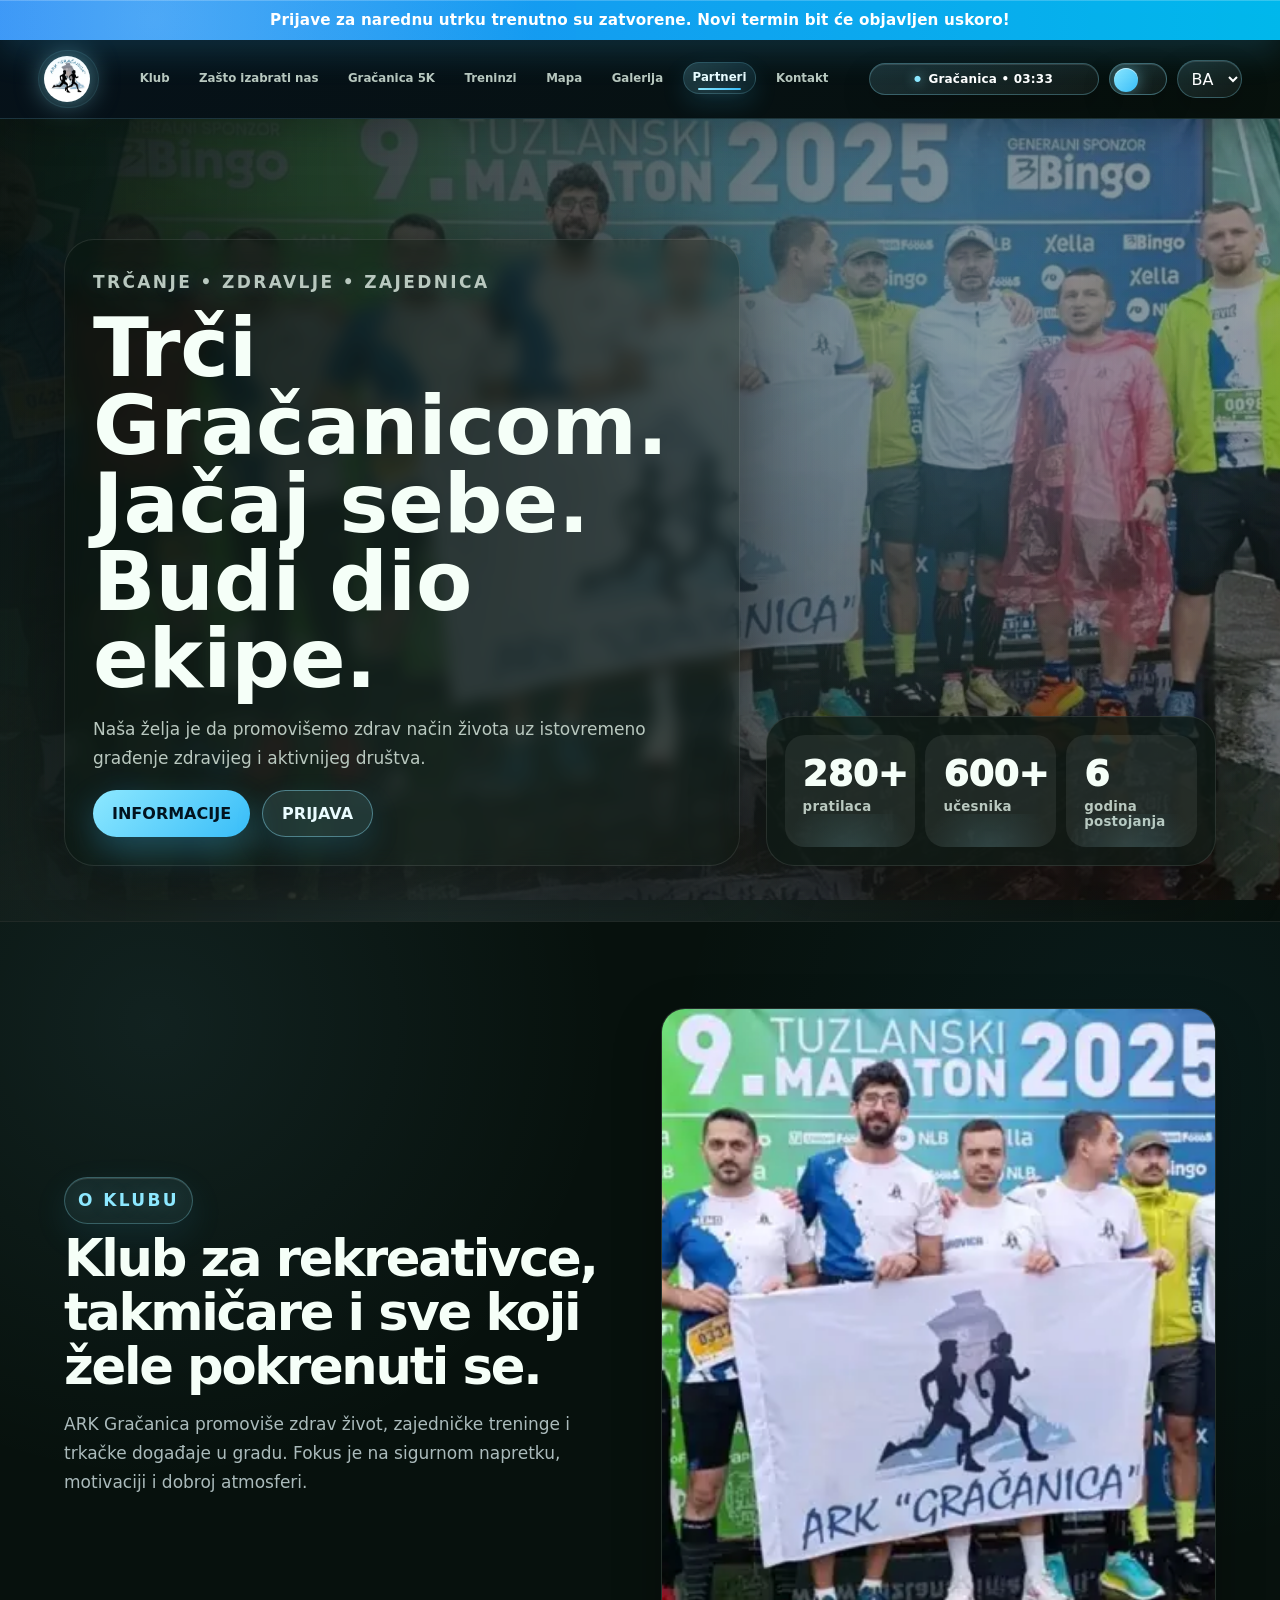
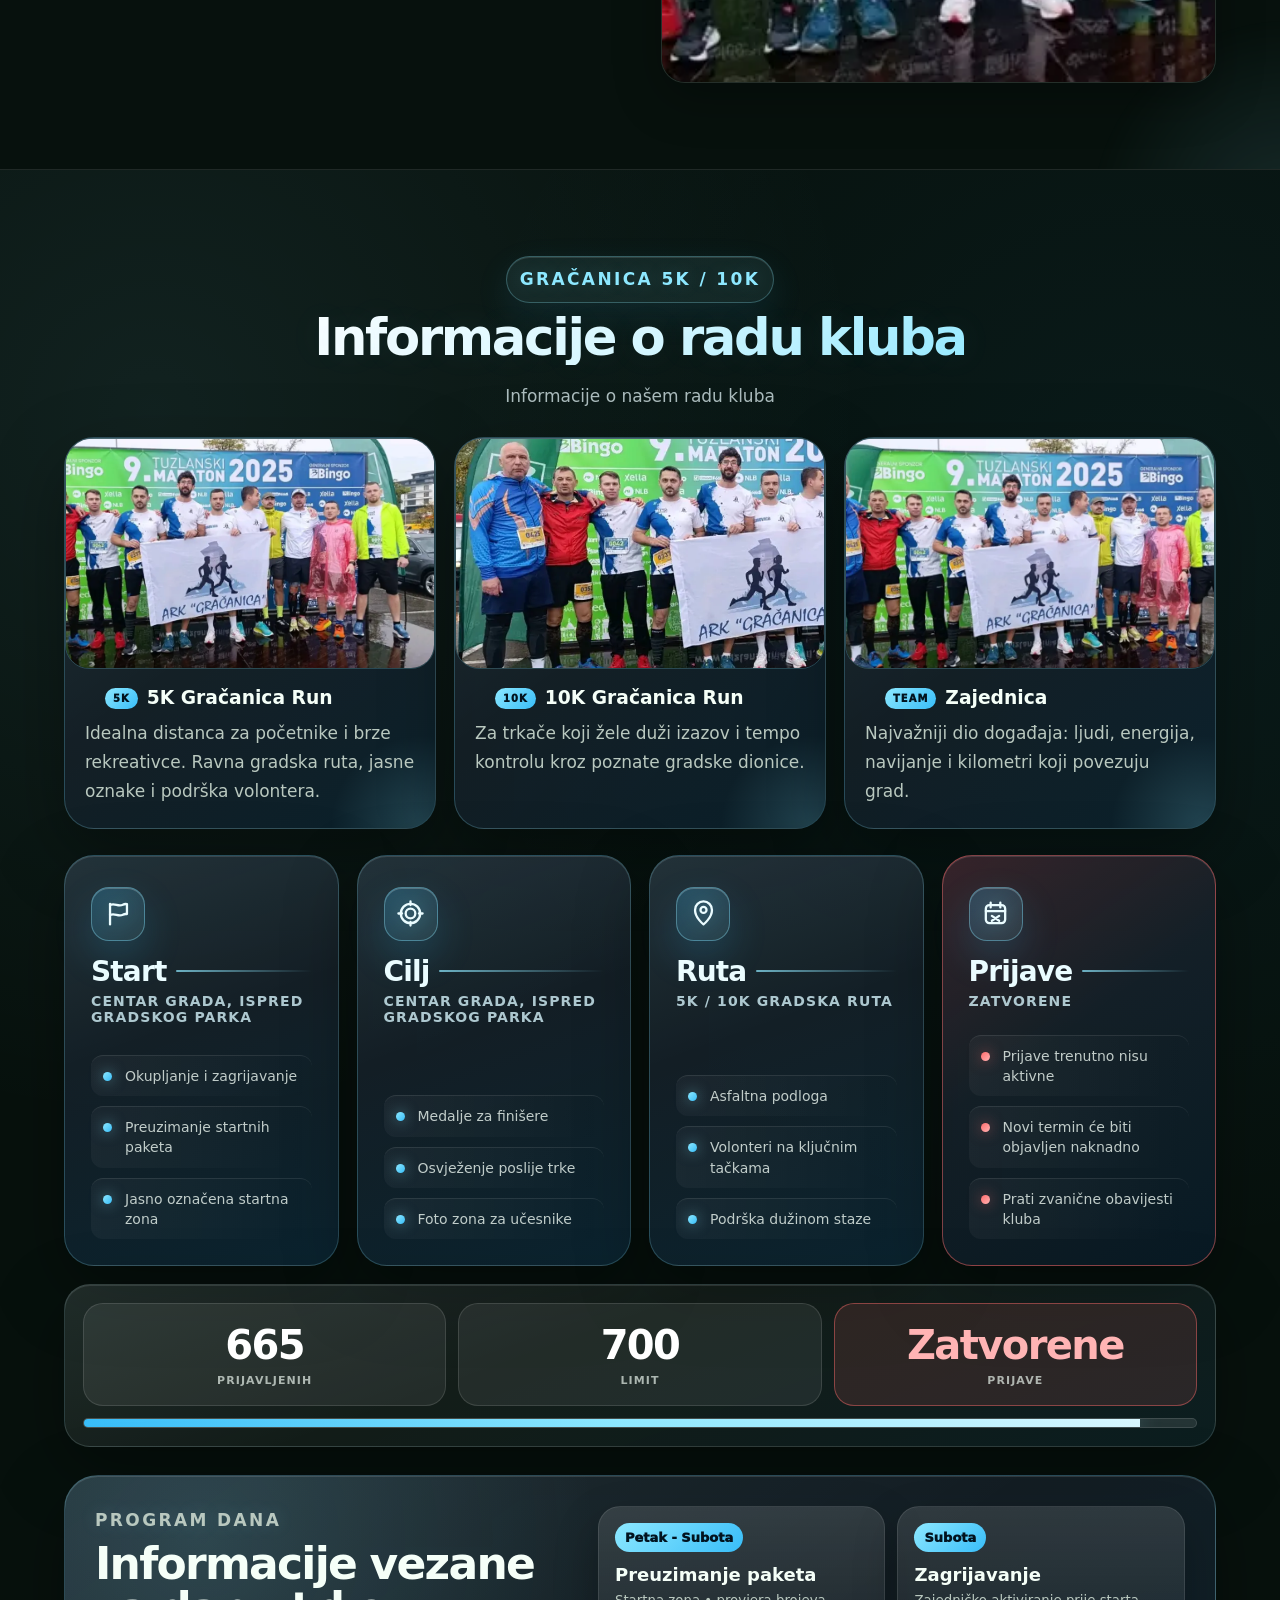
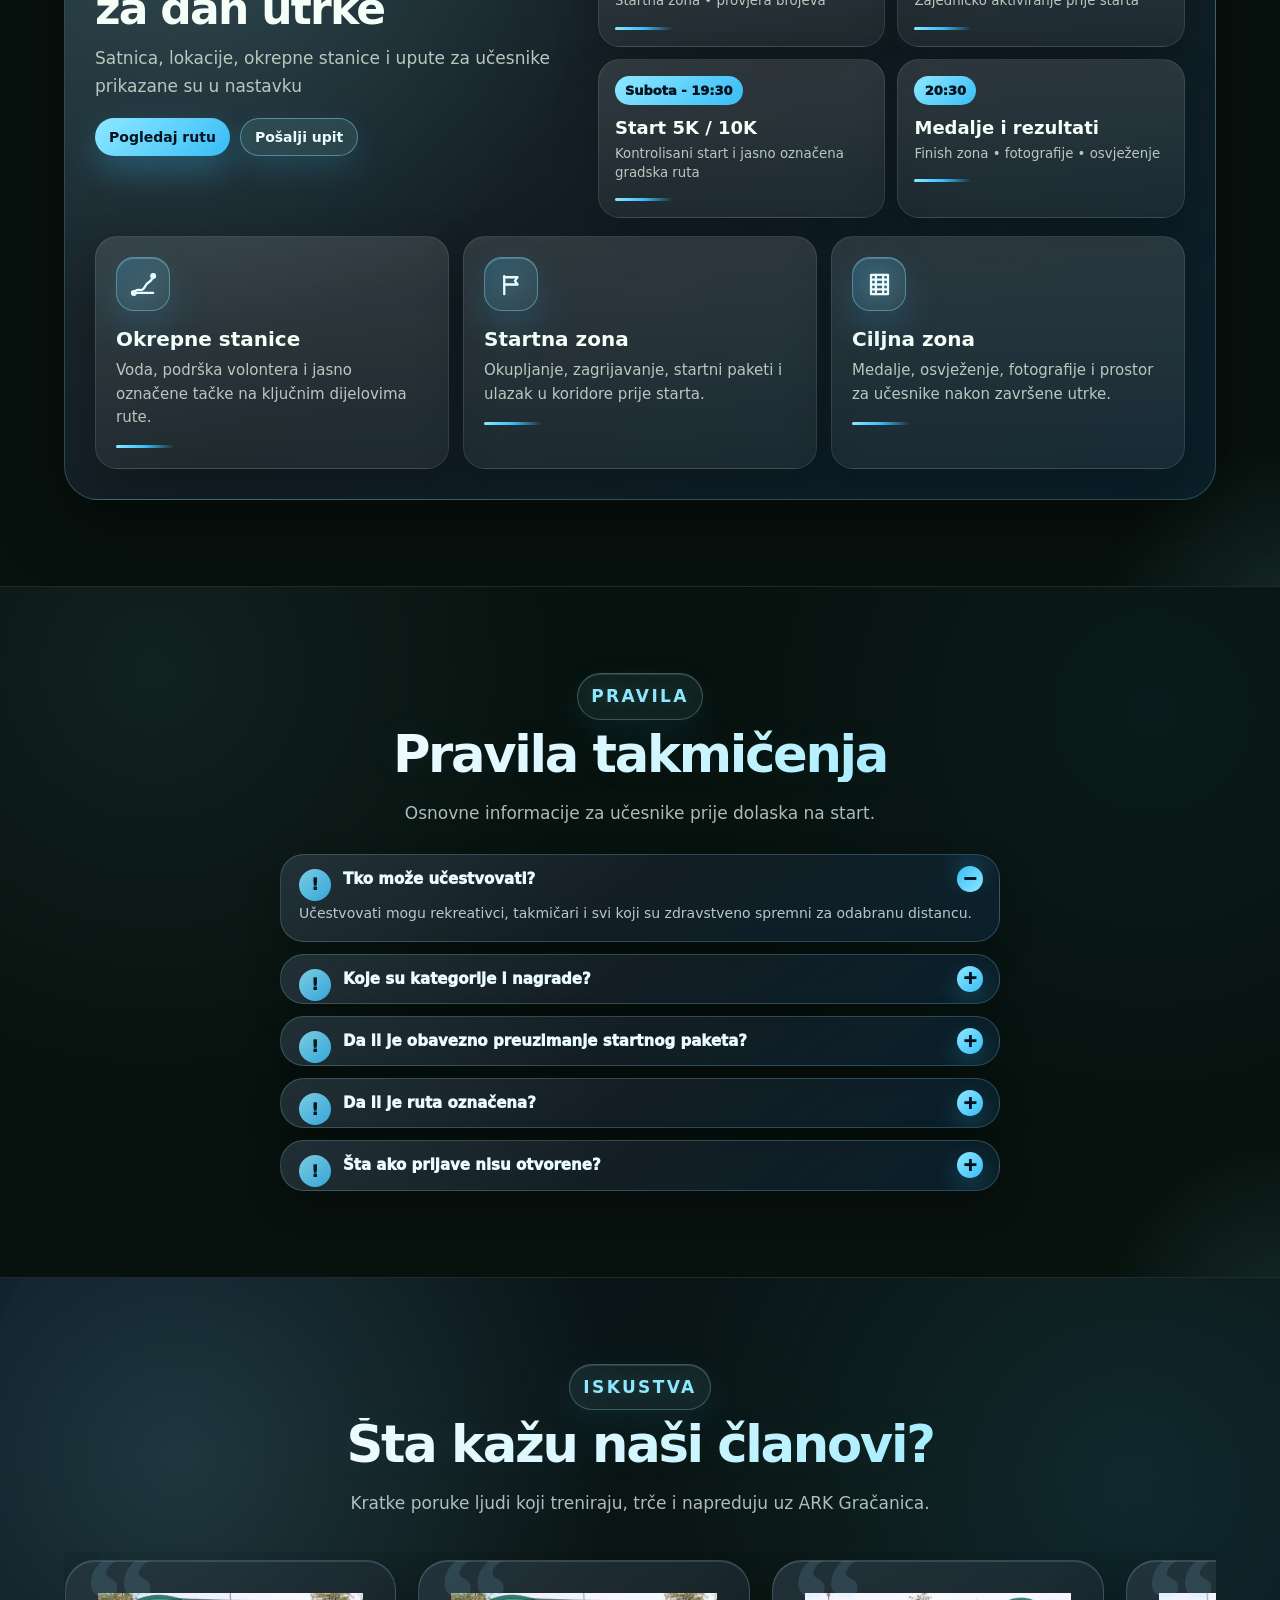
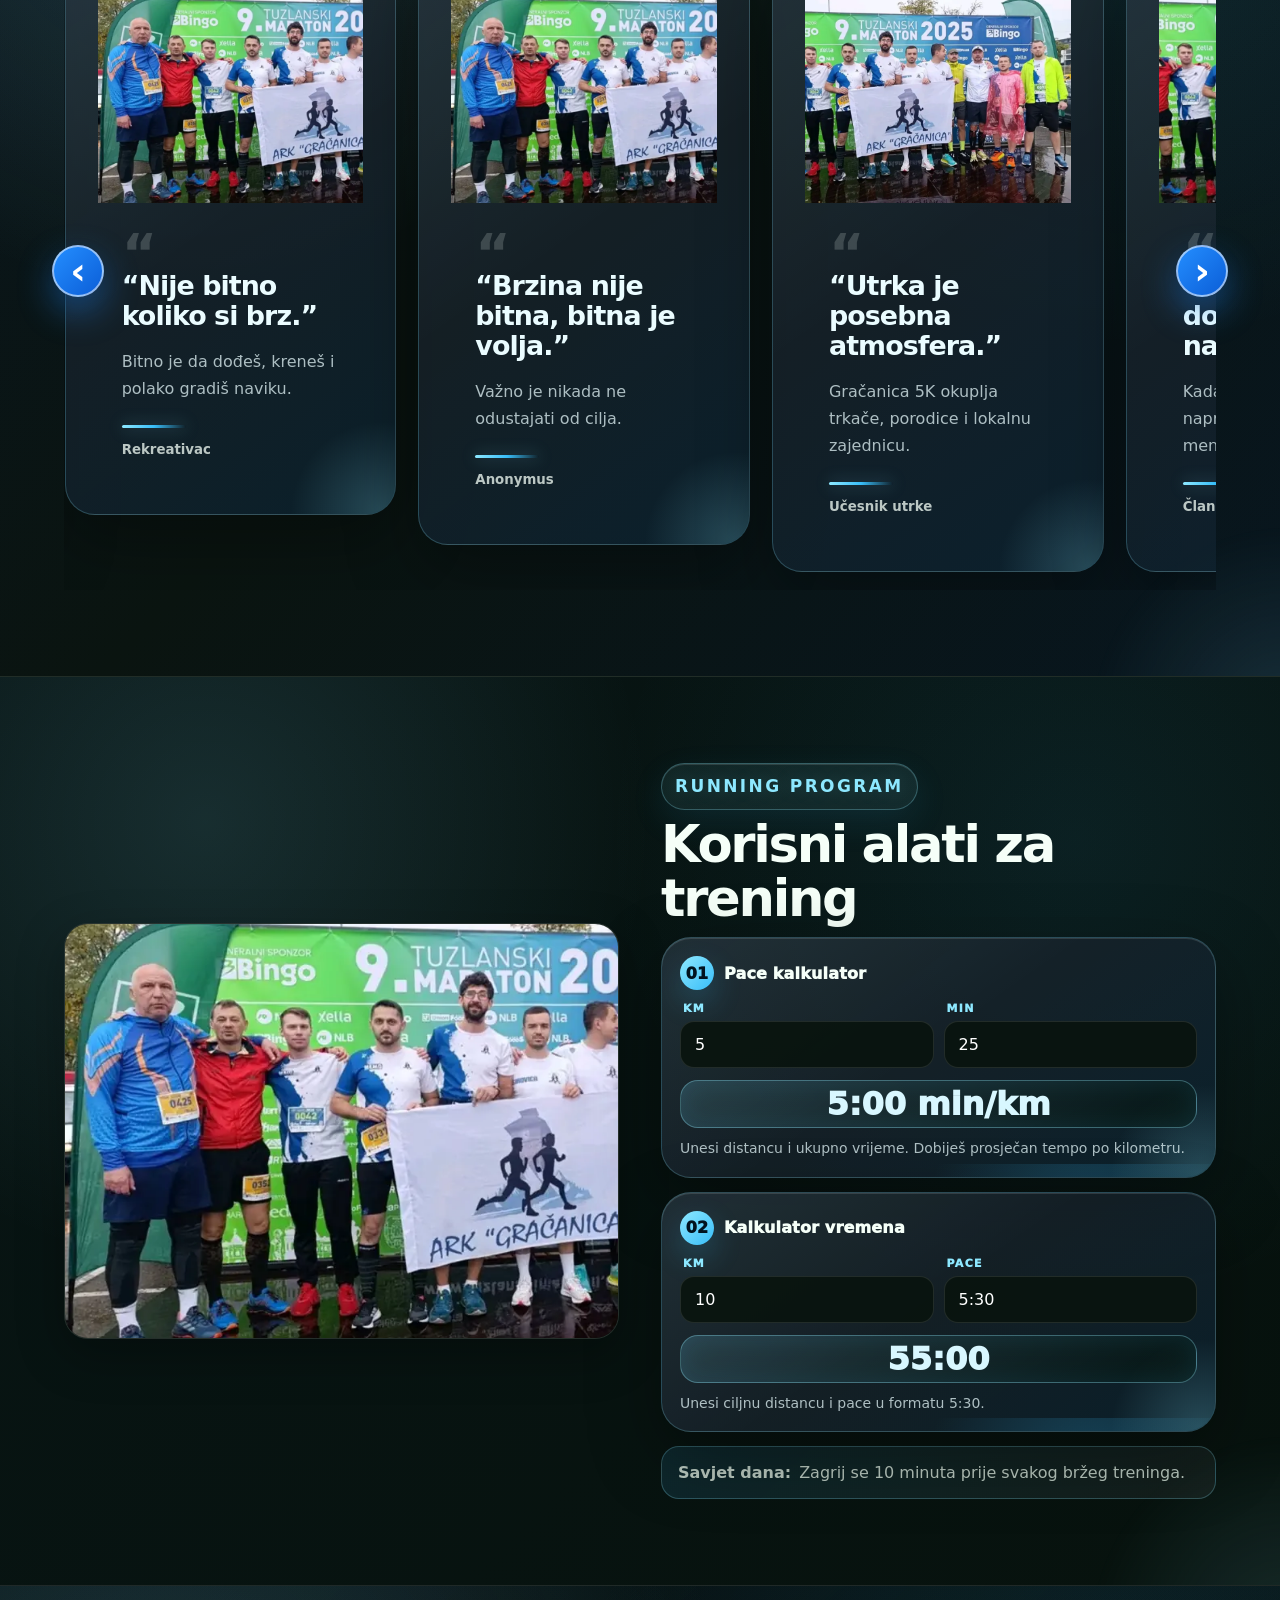
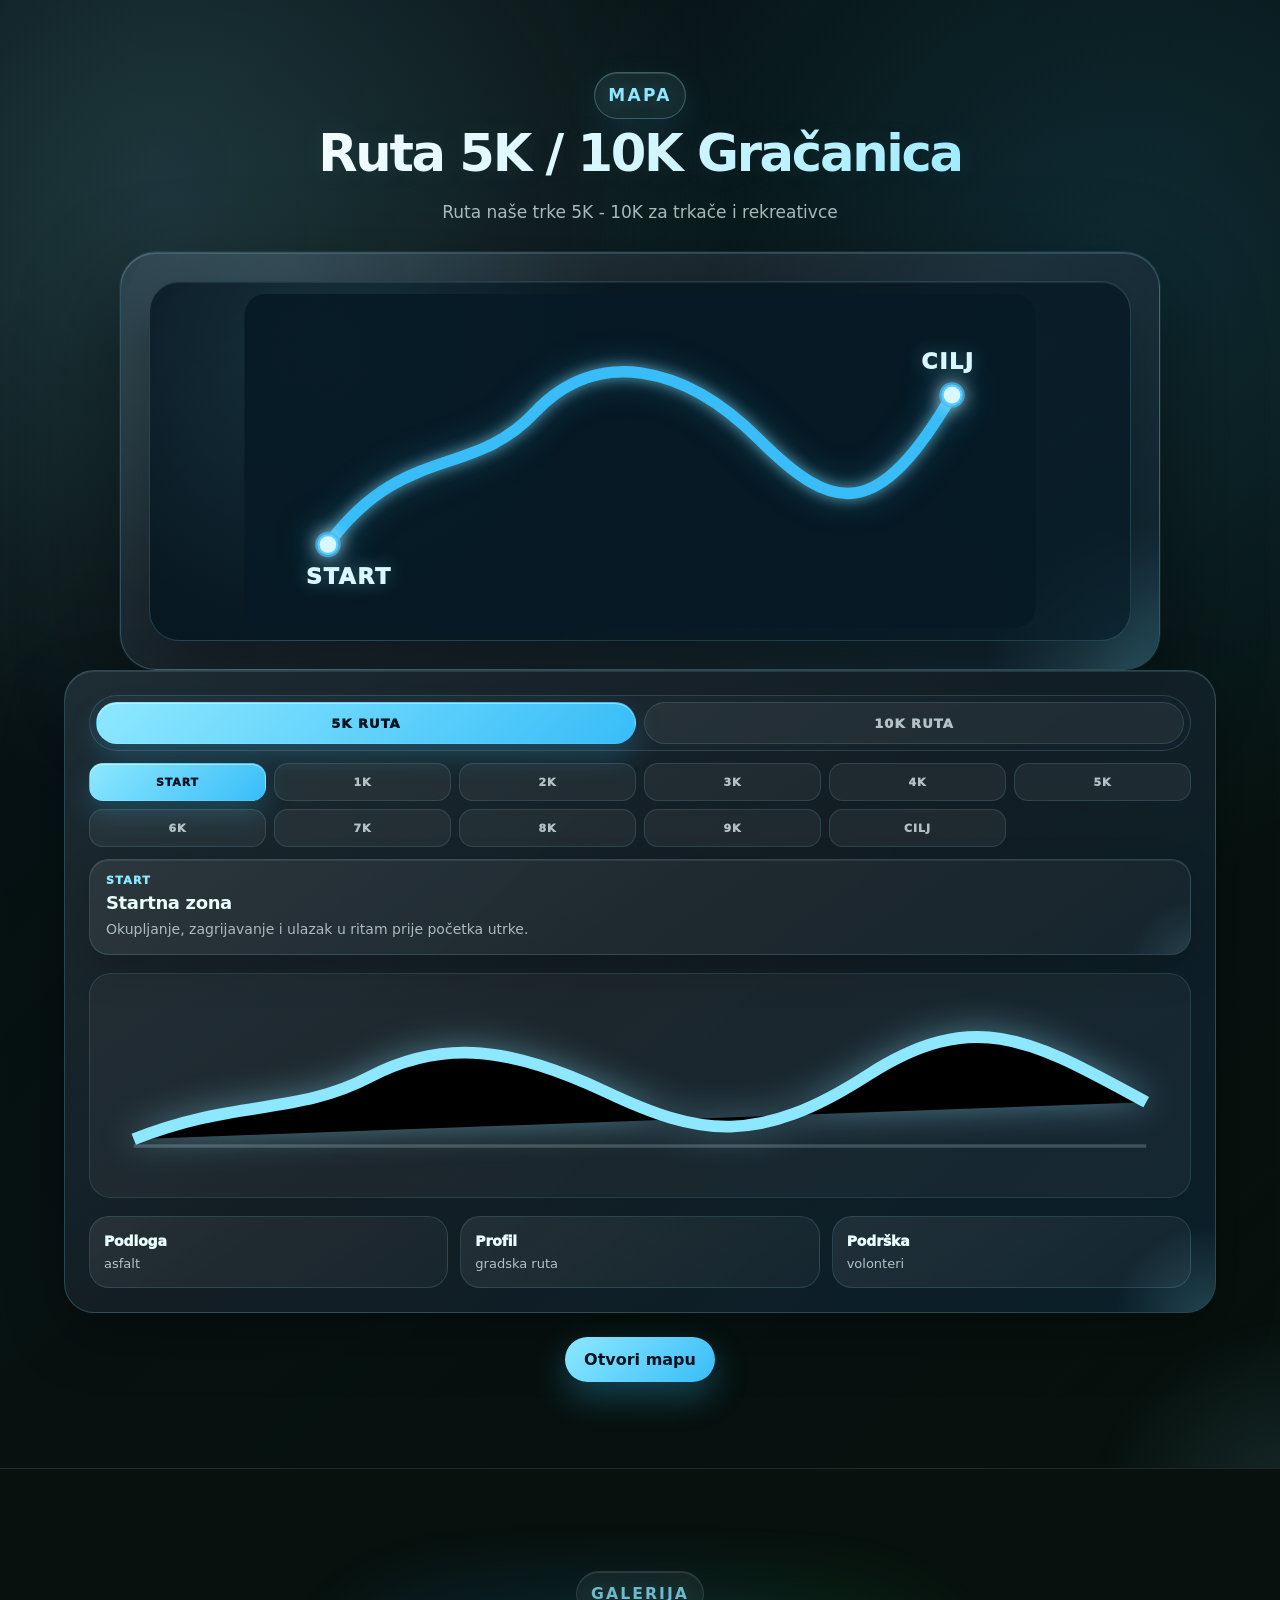
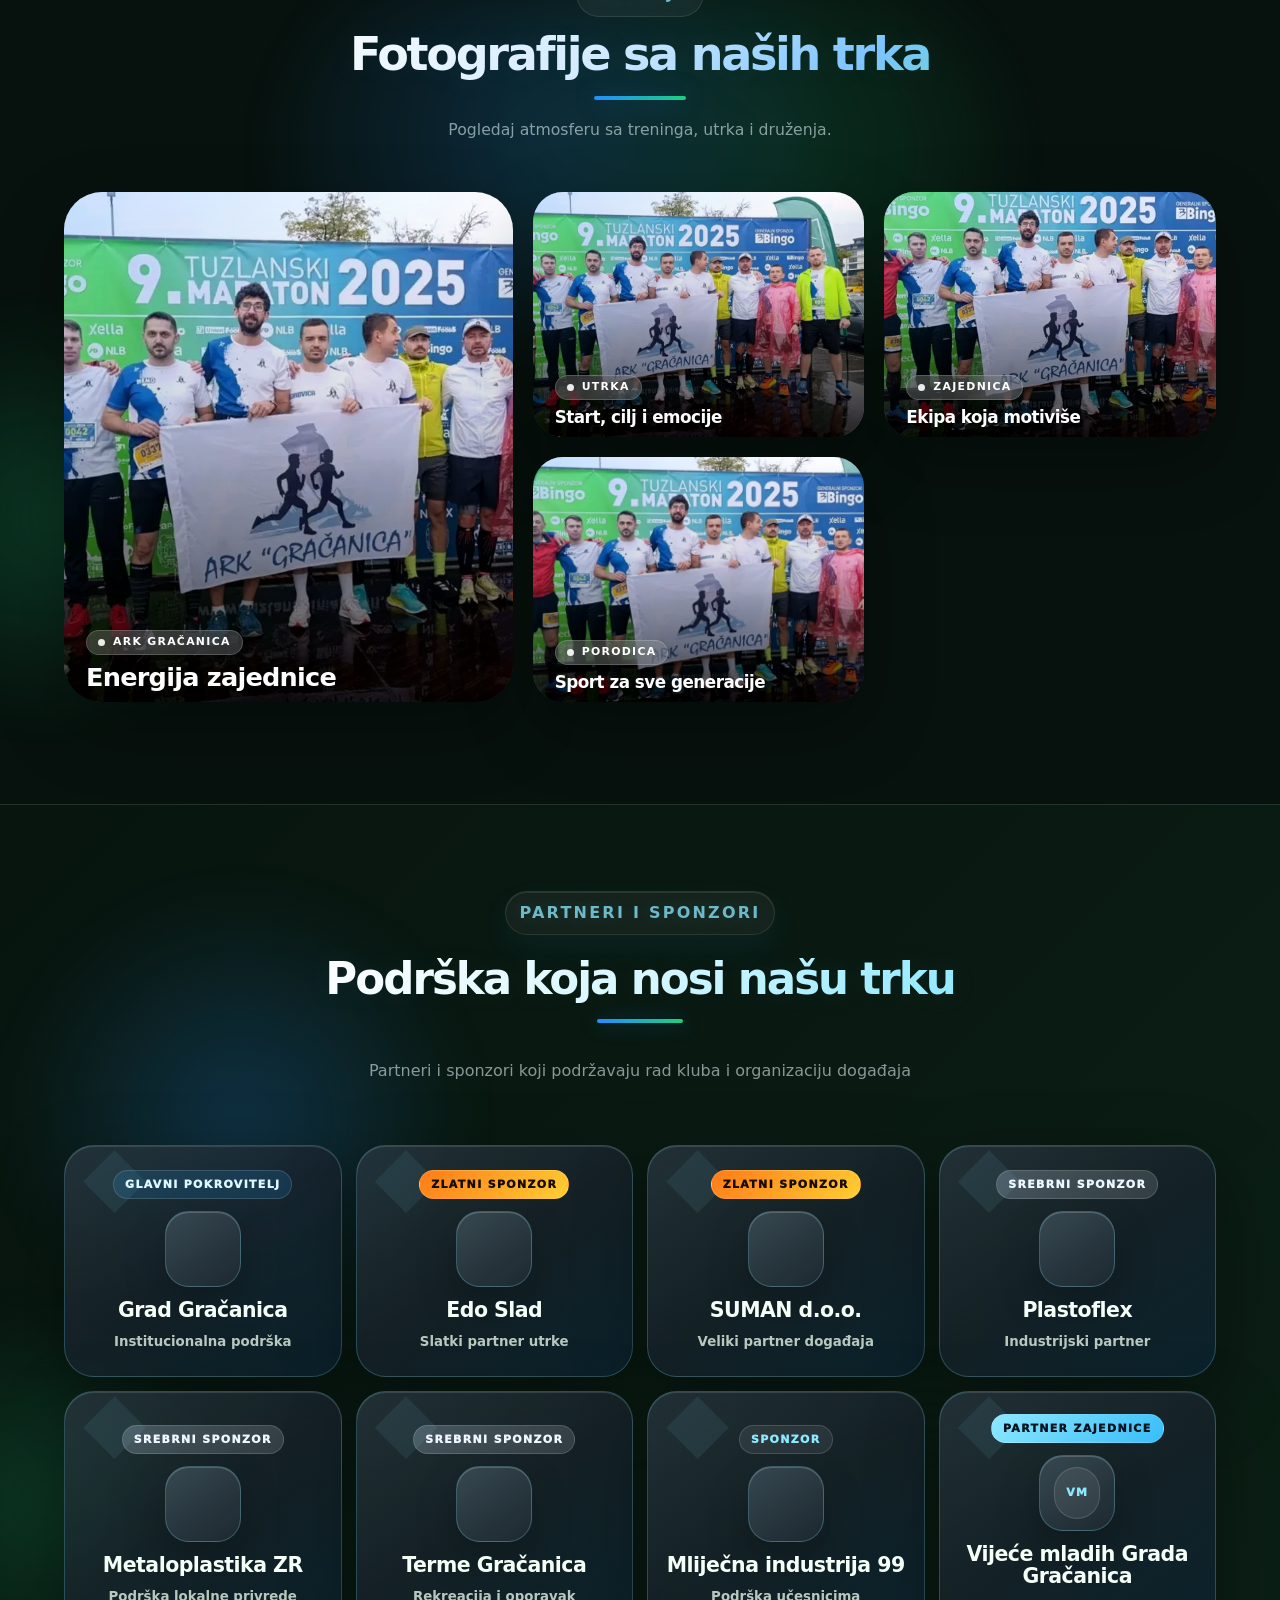
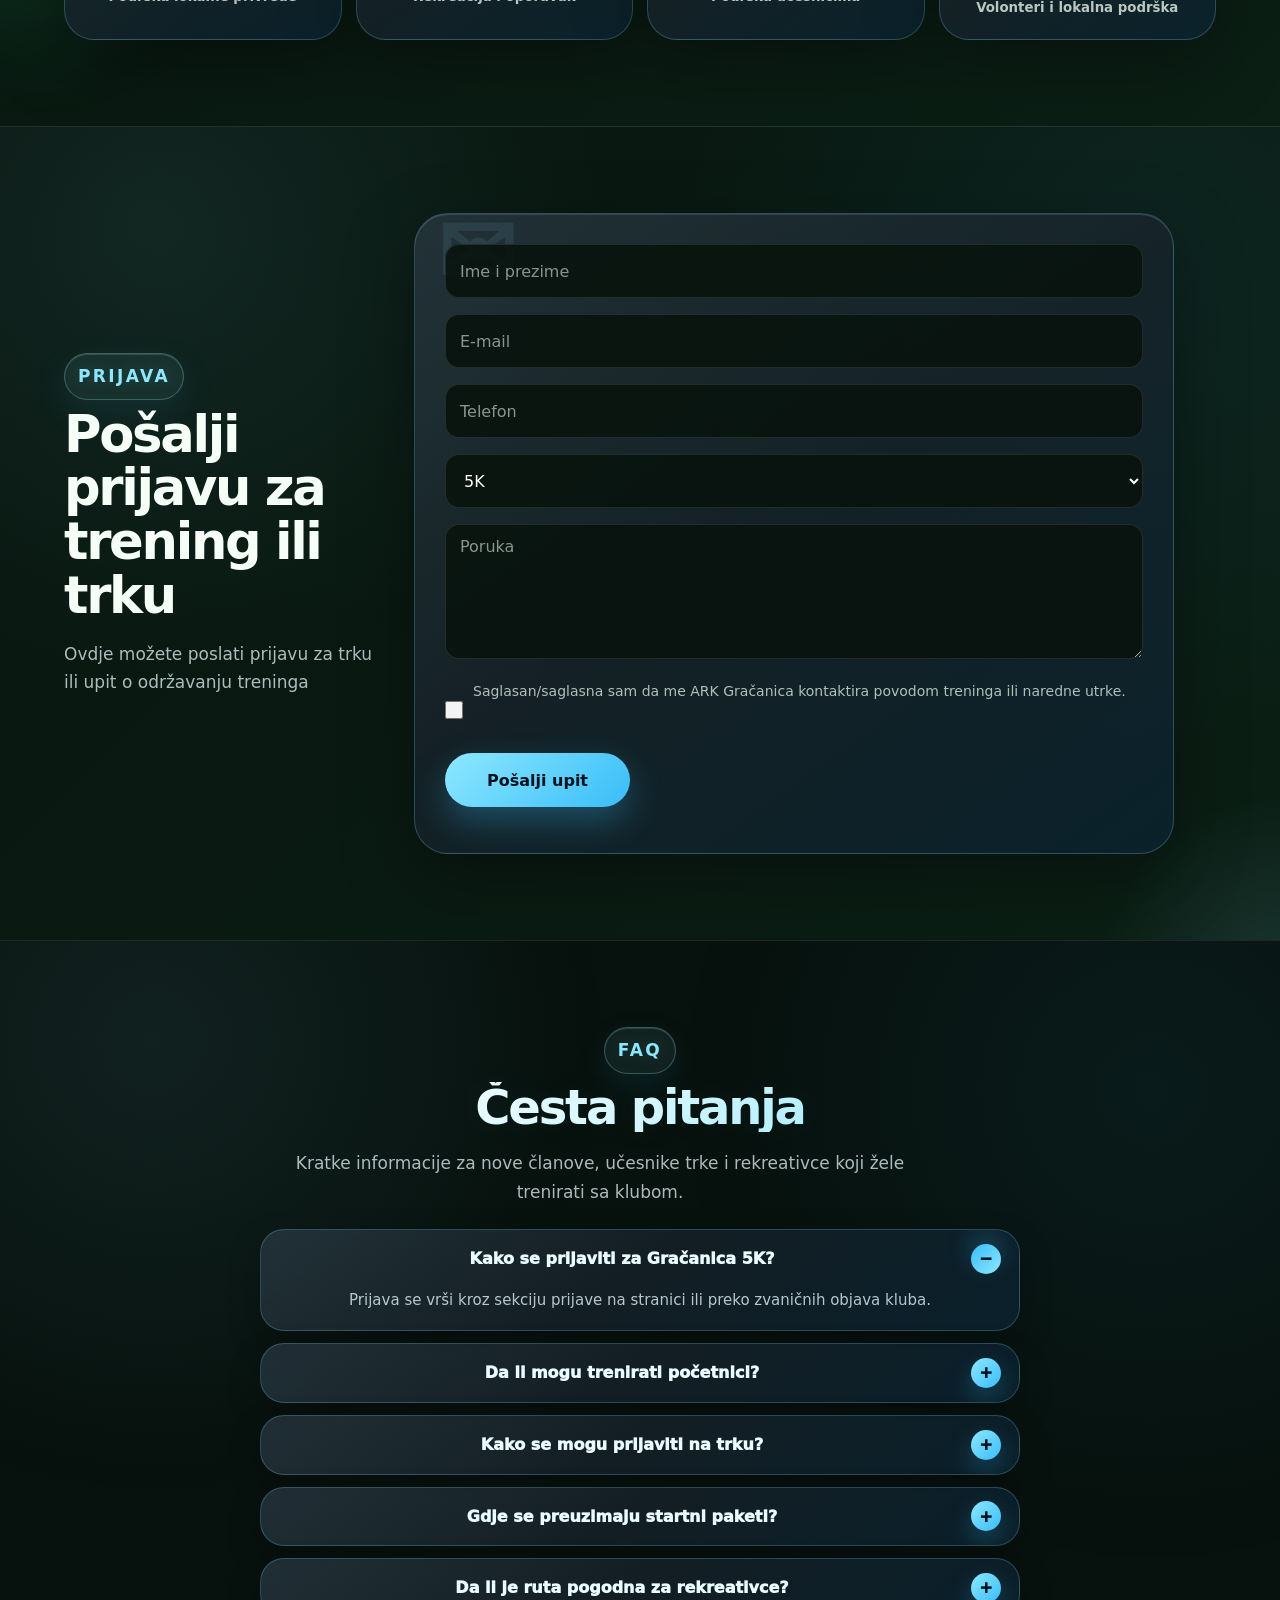
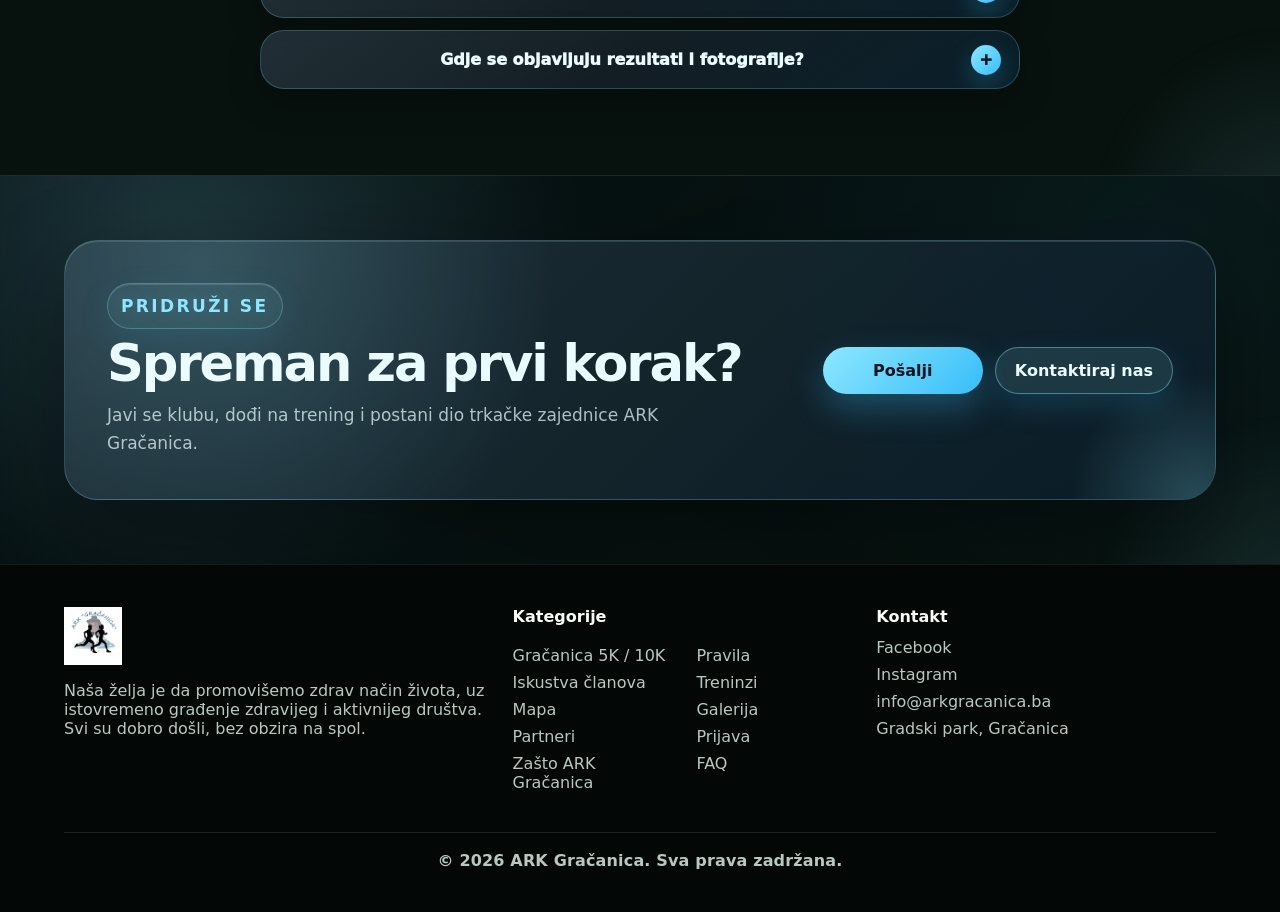
==== commit a7c156b6: "Update index.html" ====
--- a/index.html
+++ b/index.html
@@ -191,7 +191,7 @@
           <p class="eyebrow" data-i18n="aboutEyebrow">O klubu</p>
           <h2 data-i18n="aboutTitle">Klub za rekreativce, takmičare i sve one koji žele trčati.</h2>
           <p data-i18n="aboutText">
-            ARK Gračanica promoviše zdrav život, zajedničke treninge i trkačke događaje u gradu.
+            ARK Gračanica promoviše zdrav život, zajedničke treninge i trkačke događaje u gradu
           </p>
         </div>
 
@@ -211,9 +211,9 @@
       <section id="race" class="section">
         <div class="section-head reveal">
           <p class="eyebrow">Gračanica 5K / 10K</p>
-          <h2 data-i18n="raceTitle">Informacije o klubu</h2>
+          <h2 data-i18n="raceTitle">Najvažnije informacije</h2>
           <p>
-            Najvažnije informacije o klubu ARK Gračanica.
+            Informacije o našem radu kluba
           </p>
         </div>
 
@@ -334,7 +334,7 @@
             <p class="eyebrow">Program dana</p>
             <h3>Informacije vezane za dan utrke</h3>
             <p>
-              Satnica, lokacije, okrepne stanice i upute za učesnike prikazane su u nastavku.
+              Satnica, lokacije, okrepne stanice i upute za učesnike prikazane su u nastavku
             </p>
             <div class="hub-actions">
               <a class="btn small" href="#map">Pogledaj rutu</a>
@@ -410,13 +410,13 @@
       <section id="rules" class="section rules-section">
         <div class="section-head reveal">
           <p class="eyebrow">Pravila</p>
-          <h2>Pravila i važne informacije</h2>
+          <h2>Pravila takmičenja</h2>
           <p>Osnovne informacije za učesnike prije dolaska na start.</p>
         </div>
 
         <div class="faq-stack premium-faq reveal">
           <details open>
-            <summary>Ko može učestvovati?</summary>
+            <summary>Tko može učestvovati?</summary>
             <p>Učestvovati mogu rekreativci, takmičari i svi koji su zdravstveno spremni za odabranu distancu.</p>
           </details>
 
@@ -713,7 +713,7 @@
     <h2 id="partners-title">Podrška koja nosi našu trku</h2>
 
     <p>
-      Partneri i sponzori koji podržavaju rad kluba i organizaciju događaja.
+      Partneri i sponzori koji podržavaju rad kluba i organizaciju događaja
     </p>
   </div>
 
--- a/app.css
+++ b/app.css
@@ -7009,3 +7009,362 @@
     text-align: center;
   }
 }
+/* =========================================================
+   NEW PREMIUM GALLERY OVERRIDE — ARK Gračanica
+   Zalijepi na dno app.css da pregazi stari gallery CSS
+========================================================= */
+
+#gallery {
+  position: relative;
+  isolation: isolate;
+  overflow: hidden;
+  text-align: center;
+  padding-top: clamp(70px, 8vw, 105px);
+  padding-bottom: clamp(76px, 8vw, 110px);
+}
+
+#gallery::before {
+  content: "";
+  position: absolute;
+  top: 12%;
+  left: 50%;
+  width: min(720px, 90vw);
+  height: 340px;
+  transform: translateX(-50%);
+  border-radius: 999px;
+  background:
+    radial-gradient(circle at 35% 45%, rgba(36, 142, 255, 0.22), transparent 62%),
+    radial-gradient(circle at 70% 50%, rgba(30, 220, 135, 0.16), transparent 64%);
+  filter: blur(34px);
+  opacity: 0.85;
+  z-index: -2;
+}
+
+#gallery .section-head,
+#gallery .gallery-head {
+  width: min(760px, 100%);
+  margin: 0 auto clamp(30px, 4vw, 48px) !important;
+  display: flex;
+  flex-direction: column;
+  align-items: center;
+  text-align: center !important;
+}
+
+/* Gornji badge "Galerija" */
+#gallery .section-head .eyebrow,
+#gallery .gallery-head .eyebrow {
+  display: inline-flex !important;
+  align-items: center;
+  justify-content: center;
+  gap: 9px;
+  width: fit-content;
+  margin: 0 auto 14px !important;
+  padding: 8px 14px;
+  border-radius: 999px;
+  font-size: 0.76rem;
+  font-weight: 900;
+  letter-spacing: 0.13em;
+  text-transform: uppercase;
+  background: rgba(255, 255, 255, 0.075);
+  border: 1px solid rgba(255, 255, 255, 0.12);
+  box-shadow: inset 0 1px 0 rgba(255, 255, 255, 0.12);
+  backdrop-filter: blur(14px);
+}
+
+#gallery .section-head .eyebrow::before,
+#gallery .gallery-head .eyebrow::before {
+  content: "";
+  width: 8px;
+  height: 8px;
+  border-radius: 999px;
+  background: #248eff;
+  box-shadow: 0 0 0 6px rgba(36, 142, 255, 0.16);
+}
+
+/* Naslov — brutalno bolji, ali ne ogroman */
+#gallery .section-head h2,
+#gallery .gallery-head h2 {
+  width: min(720px, 100%);
+  margin: 0 auto 16px !important;
+  text-align: center !important;
+  font-size: clamp(2rem, 3.6vw, 3.35rem) !important;
+  line-height: 1.03 !important;
+  letter-spacing: -0.05em !important;
+  text-wrap: balance;
+  background: linear-gradient(
+    135deg,
+    #ffffff 0%,
+    #d7ecff 42%,
+    #7fc5ff 78%,
+    #49e39d 115%
+  );
+  -webkit-background-clip: text;
+  background-clip: text;
+  color: transparent !important;
+}
+
+#gallery .section-head h2::after,
+#gallery .gallery-head h2::after {
+  content: "";
+  display: block;
+  width: 92px;
+  height: 4px;
+  margin: 18px auto 0 !important;
+  border-radius: 999px;
+  background: linear-gradient(90deg, #248eff, #19d27d);
+  box-shadow: 0 0 24px rgba(36, 142, 255, 0.36);
+}
+
+/* Paragraf */
+#gallery .section-head p,
+#gallery .gallery-head p {
+  width: min(620px, 100%);
+  margin: 0 auto !important;
+  text-align: center !important;
+  font-size: clamp(0.98rem, 1.15vw, 1.08rem) !important;
+  line-height: 1.75;
+  opacity: 0.78;
+}
+
+/* Grid galerije */
+#gallery .gallery,
+#gallery .gallery-premium {
+  width: min(1180px, 100%);
+  margin: 0 auto !important;
+  display: grid !important;
+  grid-template-columns: 1.15fr 0.85fr 0.85fr;
+  grid-auto-rows: 245px;
+  gap: clamp(14px, 1.8vw, 20px);
+}
+
+/* Ako koristiš obične img iz starog HTML-a */
+#gallery .gallery > img {
+  width: 100%;
+  height: 100%;
+  min-height: 245px;
+  display: block;
+  object-fit: cover;
+  border-radius: 30px;
+  box-shadow:
+    0 26px 70px rgba(0, 0, 0, 0.28),
+    inset 0 1px 0 rgba(255, 255, 255, 0.14);
+  transform: translateZ(0) scale(1.01);
+  transition:
+    transform 0.65s cubic-bezier(0.2, 0.8, 0.2, 1),
+    filter 0.65s ease,
+    box-shadow 0.65s ease;
+}
+
+/* Prva slika velika */
+#gallery .gallery > img:first-child {
+  grid-row: span 2;
+  min-height: 510px;
+  border-radius: 38px;
+}
+
+/* Ako koristiš figure/figcaption verziju */
+#gallery .gallery-premium figure,
+#gallery .gallery figure {
+  position: relative;
+  margin: 0;
+  overflow: hidden;
+  border-radius: 30px;
+  min-height: 245px;
+  background: rgba(255, 255, 255, 0.06);
+  box-shadow:
+    0 26px 70px rgba(0, 0, 0, 0.28),
+    inset 0 1px 0 rgba(255, 255, 255, 0.14);
+}
+
+#gallery .gallery-premium .gallery-featured,
+#gallery .gallery .gallery-featured {
+  grid-row: span 2;
+  min-height: 510px;
+  border-radius: 38px;
+}
+
+#gallery .gallery-premium figure img,
+#gallery .gallery figure img {
+  width: 100%;
+  height: 100%;
+  min-height: inherit;
+  display: block;
+  object-fit: cover;
+  transform: scale(1.015);
+  transition:
+    transform 0.7s cubic-bezier(0.2, 0.8, 0.2, 1),
+    filter 0.7s ease;
+}
+
+#gallery .gallery-premium figure::before,
+#gallery .gallery figure::before {
+  content: "";
+  position: absolute;
+  inset: 0;
+  z-index: 1;
+  background:
+    linear-gradient(to top, rgba(0, 0, 0, 0.78), rgba(0, 0, 0, 0.12) 58%, transparent),
+    linear-gradient(135deg, rgba(36, 142, 255, 0.26), transparent 46%);
+  opacity: 0.9;
+  pointer-events: none;
+}
+
+#gallery .gallery-premium figcaption,
+#gallery .gallery figcaption {
+  position: absolute;
+  left: 22px;
+  right: 22px;
+  bottom: 22px;
+  z-index: 2;
+  color: #fff;
+  text-align: left;
+}
+
+#gallery .gallery-premium figcaption span,
+#gallery .gallery figcaption span {
+  display: inline-flex;
+  width: fit-content;
+  margin-bottom: 8px;
+  padding: 6px 11px;
+  border-radius: 999px;
+  font-size: 0.68rem;
+  font-weight: 900;
+  letter-spacing: 0.12em;
+  text-transform: uppercase;
+  background: rgba(255, 255, 255, 0.17);
+  border: 1px solid rgba(255, 255, 255, 0.18);
+  backdrop-filter: blur(14px);
+}
+
+#gallery .gallery-premium figcaption strong,
+#gallery .gallery figcaption strong {
+  display: block;
+  font-size: clamp(1.05rem, 1.25vw, 1.28rem);
+  line-height: 1.12;
+  letter-spacing: -0.03em;
+  text-shadow: 0 10px 30px rgba(0, 0, 0, 0.45);
+}
+
+#gallery .gallery-premium .gallery-featured figcaption strong,
+#gallery .gallery .gallery-featured figcaption strong {
+  font-size: clamp(1.45rem, 2vw, 2.05rem);
+}
+
+/* Hover efekat */
+#gallery .gallery > img:hover {
+  transform: scale(1.055);
+  filter: saturate(1.13) contrast(1.06) brightness(1.04);
+  box-shadow:
+    0 34px 90px rgba(0, 0, 0, 0.36),
+    0 0 0 1px rgba(255, 255, 255, 0.08);
+}
+
+#gallery .gallery-premium figure:hover img,
+#gallery .gallery figure:hover img {
+  transform: scale(1.08);
+  filter: saturate(1.14) contrast(1.06) brightness(1.04);
+}
+
+/* Light tema */
+body.light #gallery .section-head .eyebrow,
+body.light #gallery .gallery-head .eyebrow {
+  background: rgba(255, 255, 255, 0.76);
+  border-color: rgba(20, 60, 90, 0.1);
+}
+
+body.light #gallery .section-head h2,
+body.light #gallery .gallery-head h2 {
+  background: linear-gradient(
+    135deg,
+    #07131f 0%,
+    #1469b8 48%,
+    #168f62 105%
+  );
+  -webkit-background-clip: text;
+  background-clip: text;
+  color: transparent !important;
+}
+
+body.light #gallery .gallery > img,
+body.light #gallery .gallery-premium figure,
+body.light #gallery .gallery figure {
+  box-shadow:
+    0 24px 70px rgba(20, 65, 95, 0.17),
+    inset 0 1px 0 rgba(255, 255, 255, 0.75);
+}
+
+/* Tablet */
+@media (max-width: 980px) {
+  #gallery .gallery,
+  #gallery .gallery-premium {
+    grid-template-columns: 1fr 1fr;
+    grid-auto-rows: 240px;
+  }
+
+  #gallery .gallery > img:first-child,
+  #gallery .gallery-premium .gallery-featured,
+  #gallery .gallery .gallery-featured {
+    grid-column: 1 / -1;
+    grid-row: auto;
+    min-height: 390px;
+  }
+}
+
+/* Mobitel */
+@media (max-width: 640px) {
+  #gallery {
+    padding-top: 62px;
+    padding-bottom: 72px;
+  }
+
+  #gallery .section-head,
+  #gallery .gallery-head {
+    margin-bottom: 26px !important;
+  }
+
+  #gallery .section-head h2,
+  #gallery .gallery-head h2 {
+    font-size: clamp(1.72rem, 8.2vw, 2.45rem) !important;
+    line-height: 1.08 !important;
+    letter-spacing: -0.04em !important;
+  }
+
+  #gallery .section-head h2::after,
+  #gallery .gallery-head h2::after {
+    width: 72px;
+    height: 3px;
+    margin-top: 14px !important;
+  }
+
+  #gallery .section-head p,
+  #gallery .gallery-head p {
+    font-size: 0.96rem !important;
+    line-height: 1.65;
+  }
+
+  #gallery .gallery,
+  #gallery .gallery-premium {
+    grid-template-columns: 1fr;
+    grid-auto-rows: 285px;
+    gap: 14px;
+  }
+
+  #gallery .gallery > img,
+  #gallery .gallery > img:first-child,
+  #gallery .gallery-premium figure,
+  #gallery .gallery figure,
+  #gallery .gallery-premium .gallery-featured,
+  #gallery .gallery .gallery-featured {
+    min-height: 285px;
+    border-radius: 24px;
+    grid-column: auto;
+    grid-row: auto;
+  }
+
+  #gallery .gallery-premium figcaption,
+  #gallery .gallery figcaption {
+    left: 18px;
+    right: 18px;
+    bottom: 18px;
+  }
+}
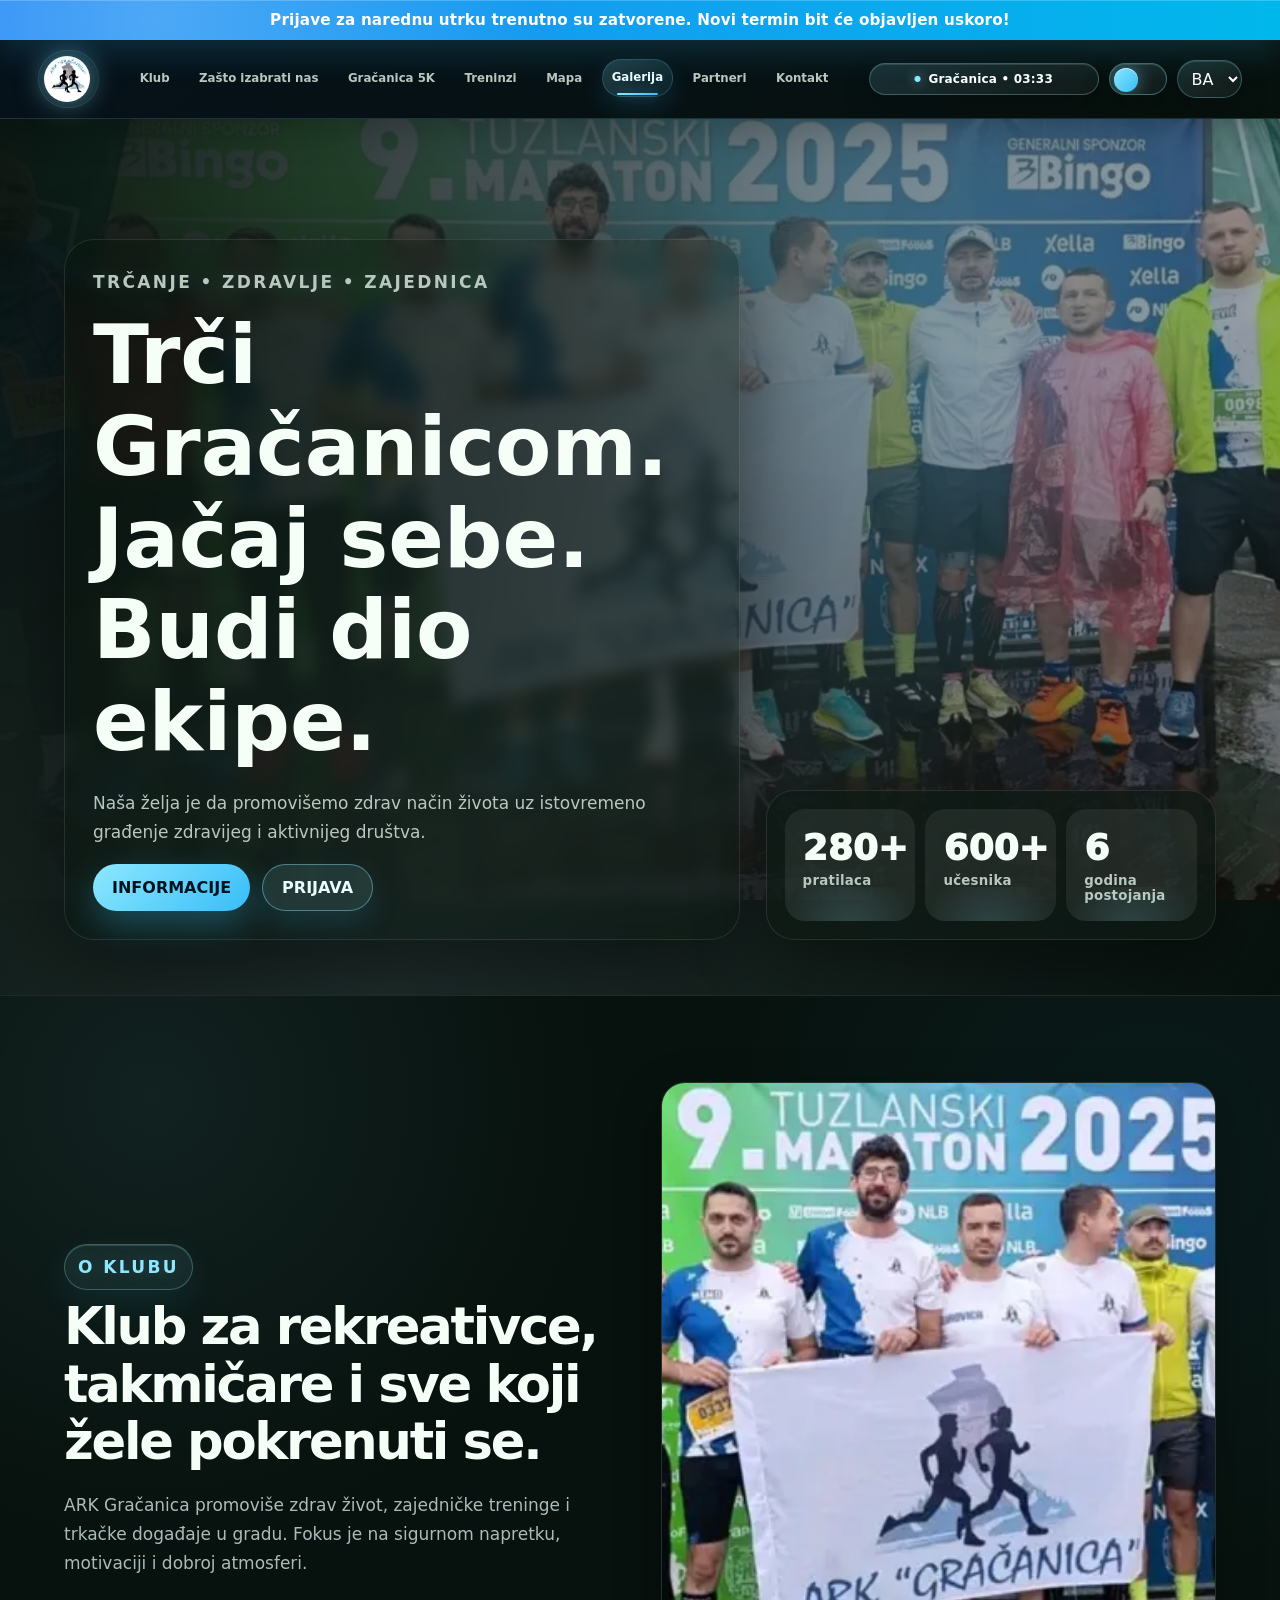
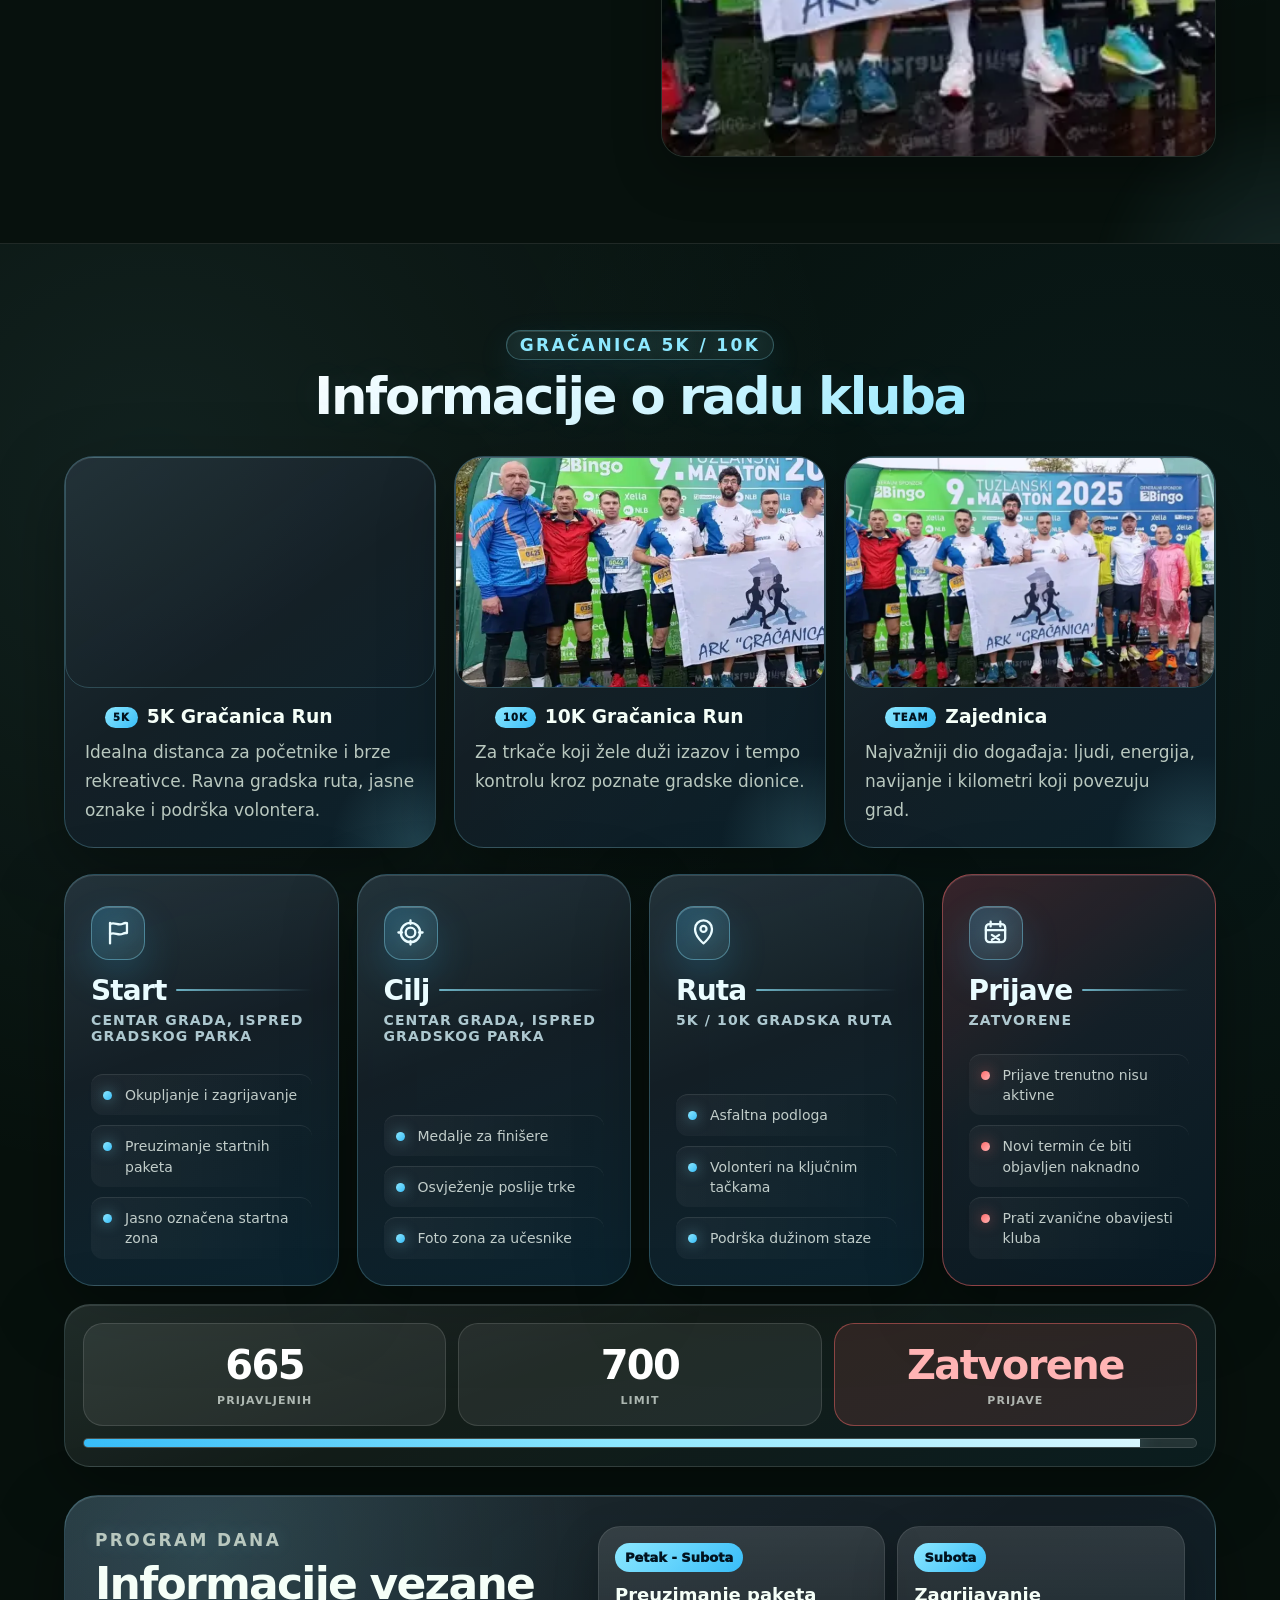
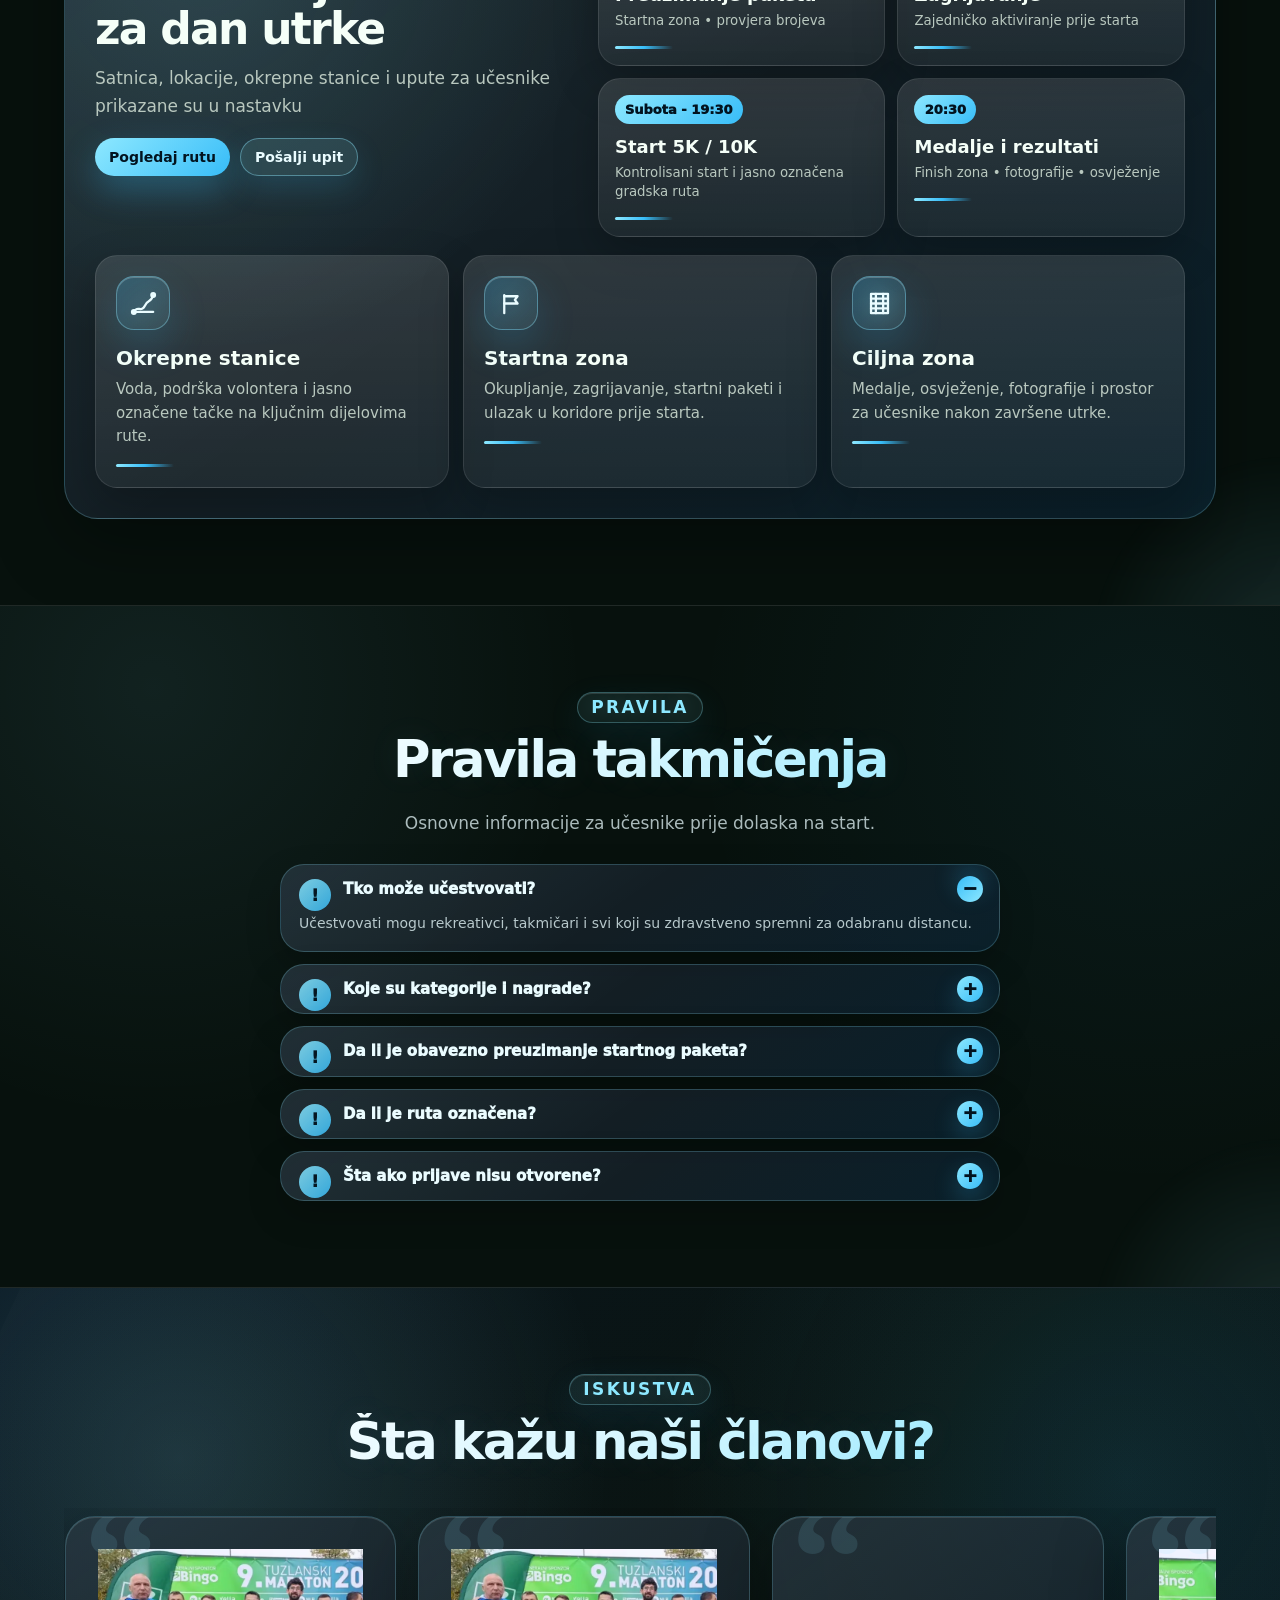
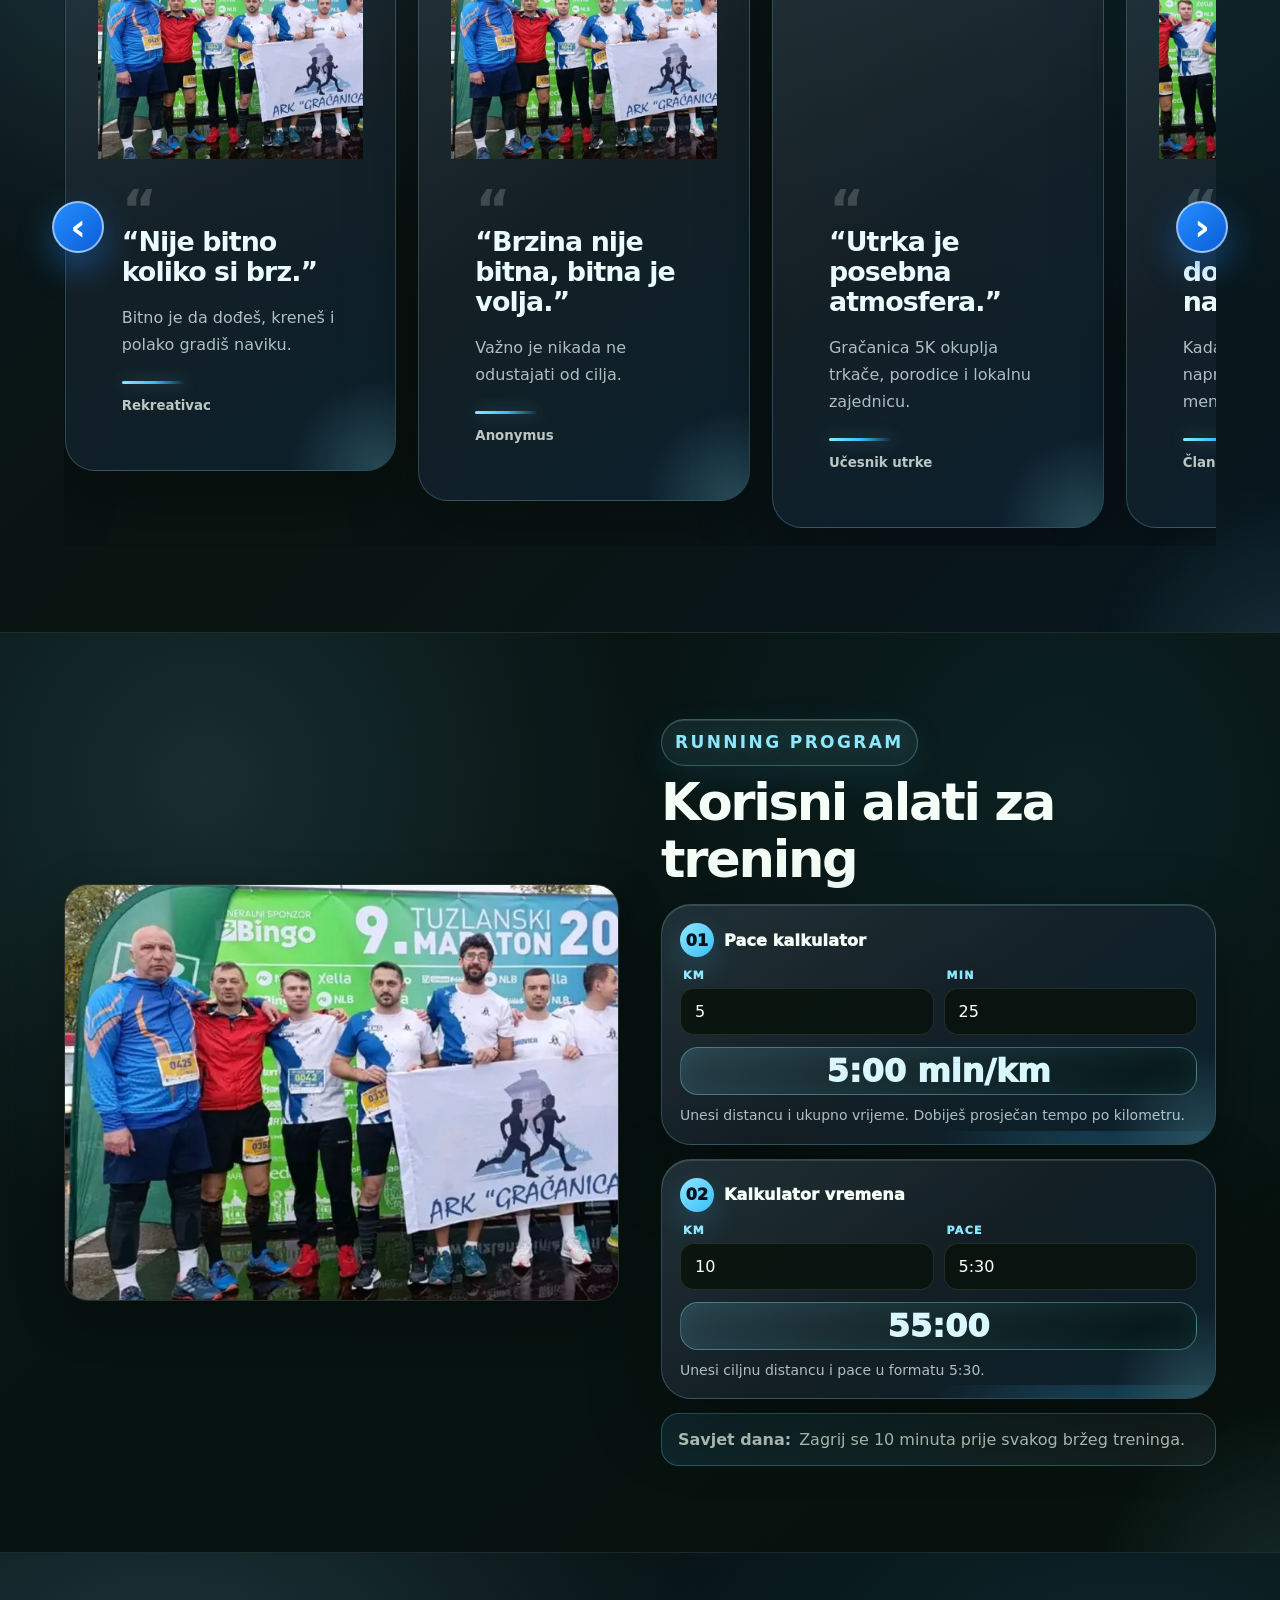
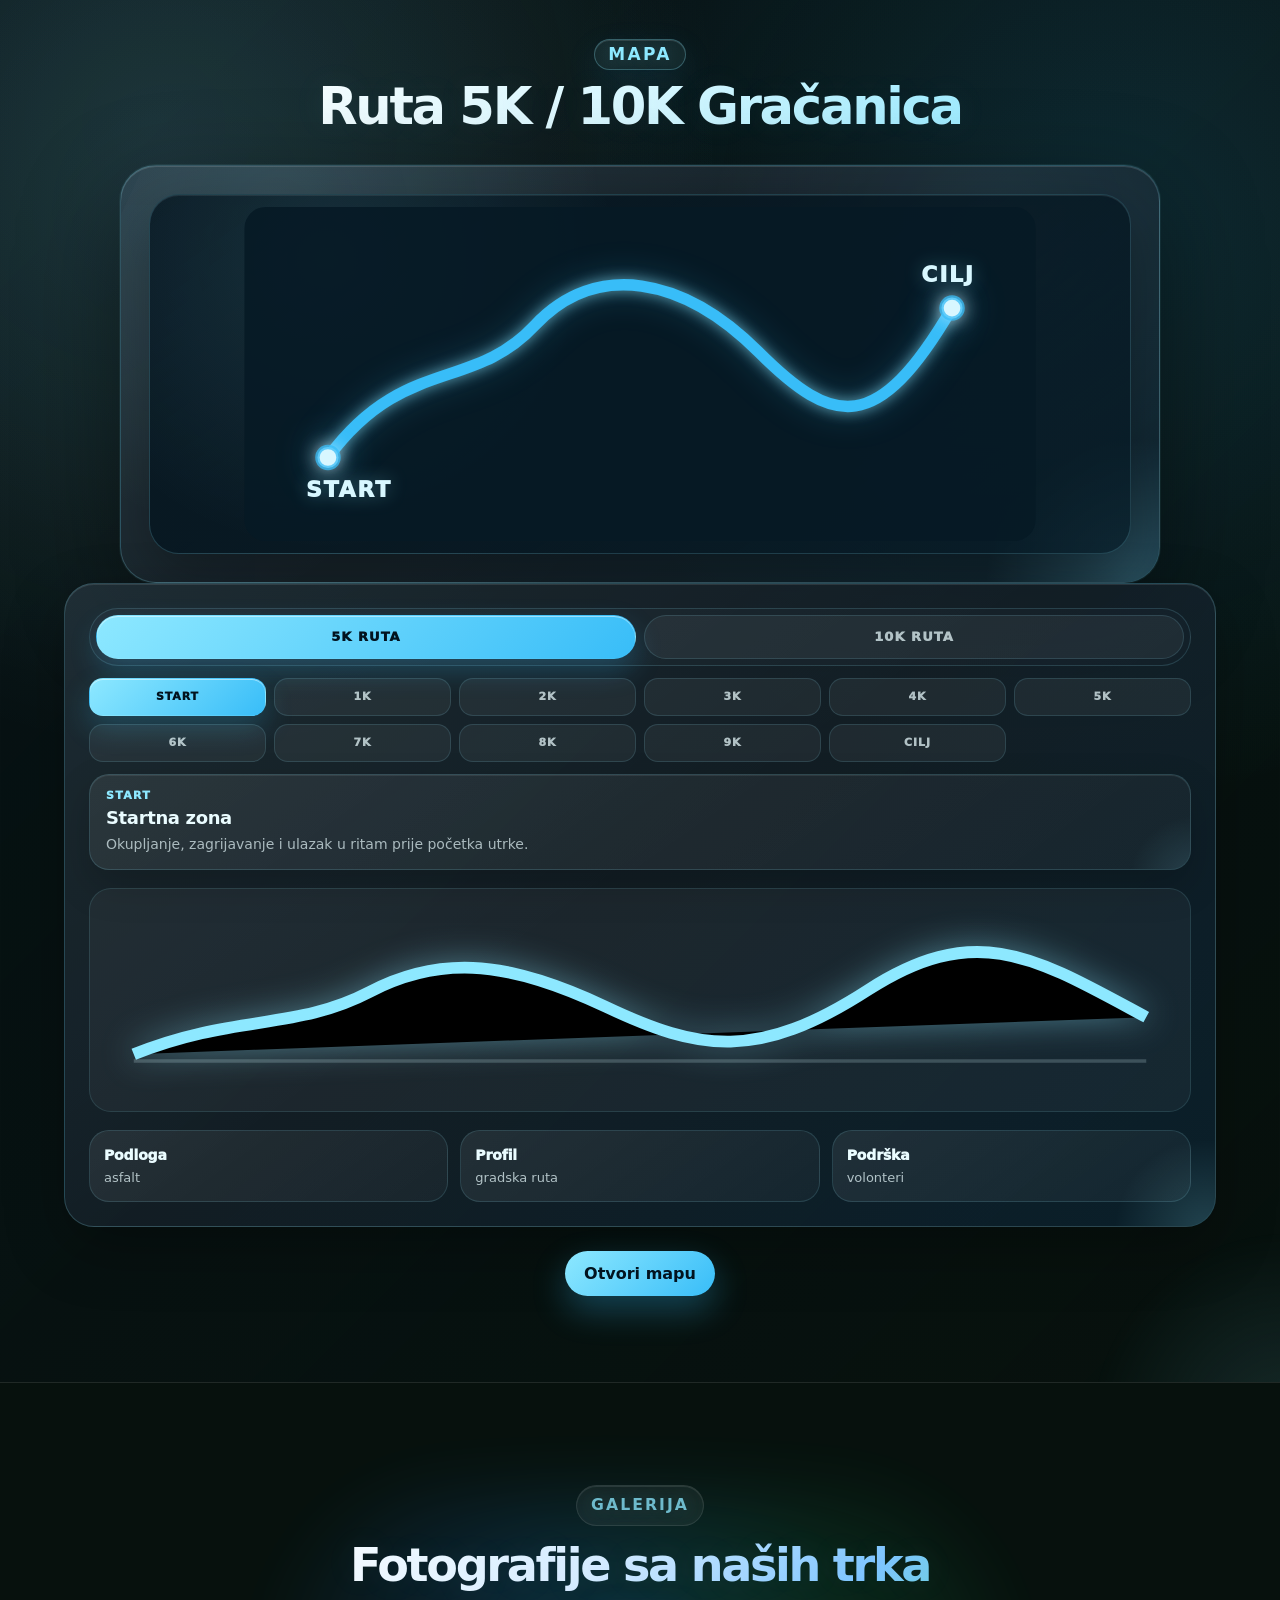
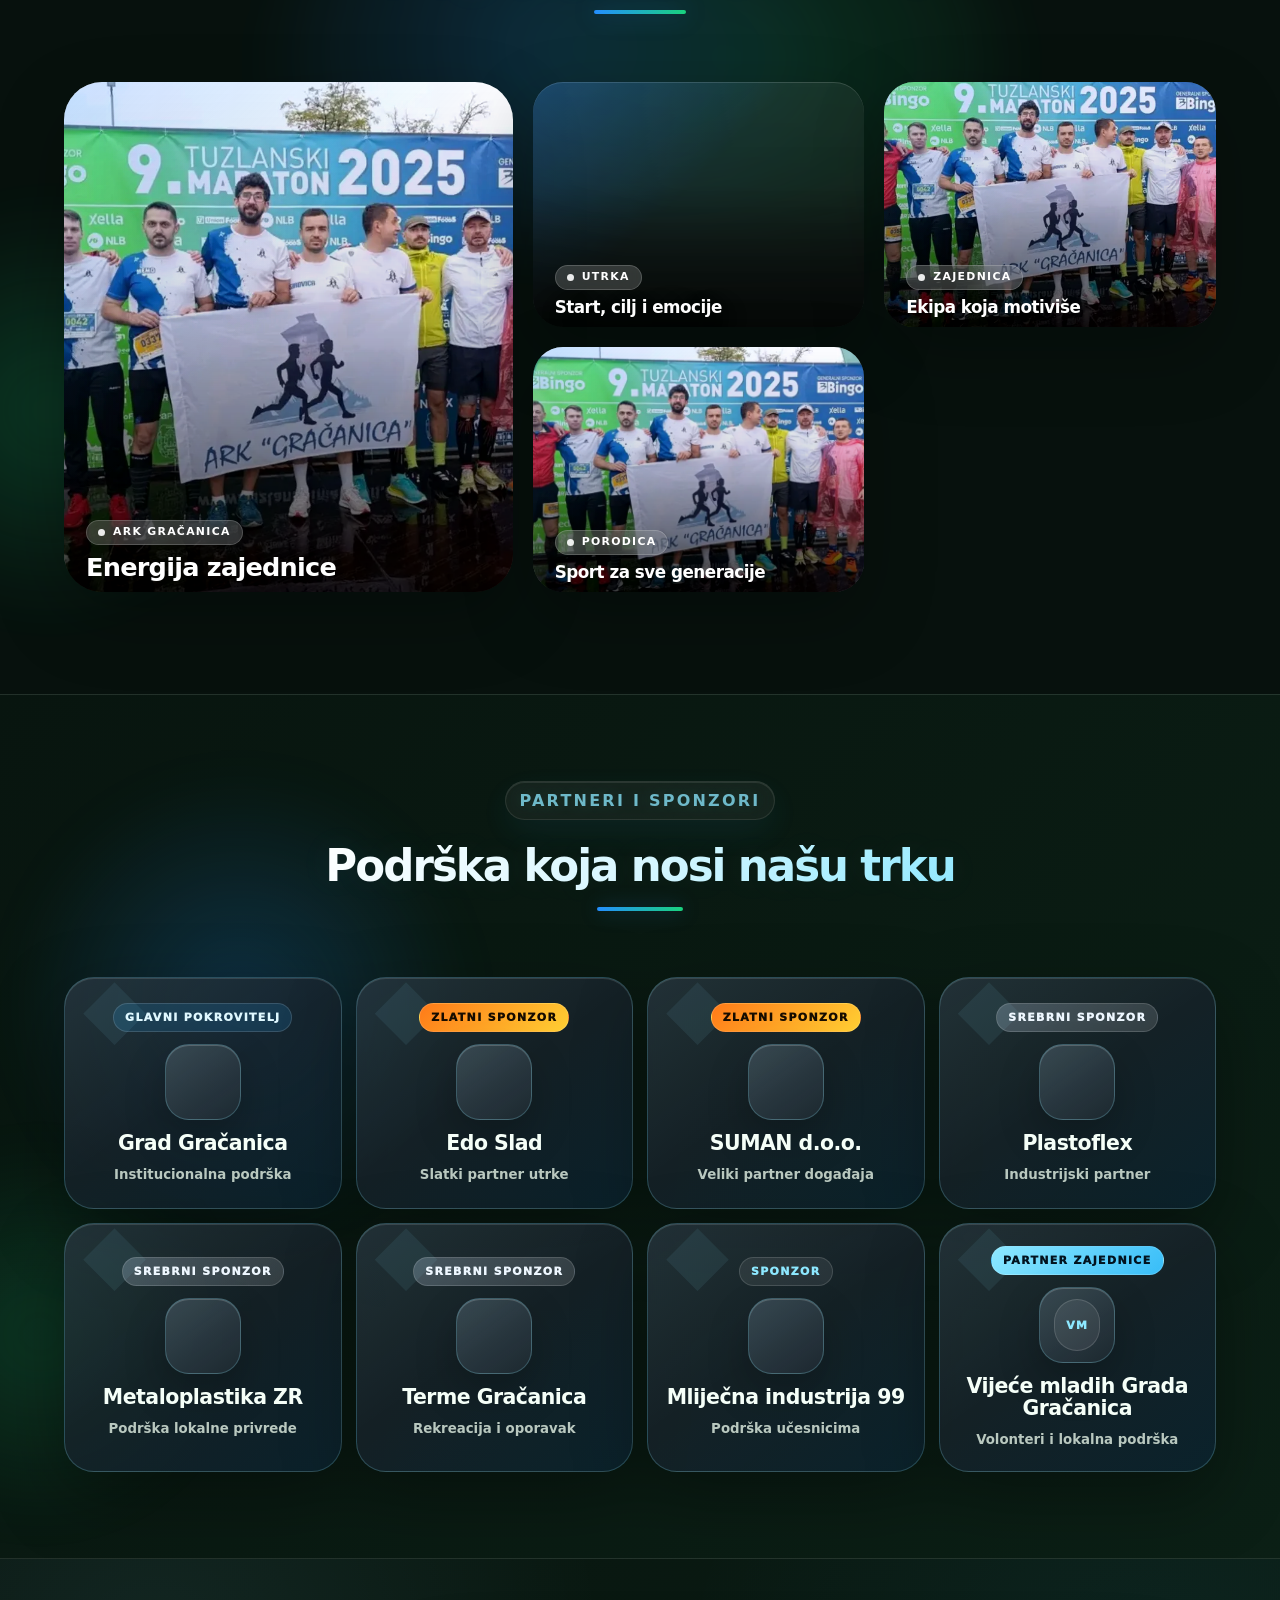
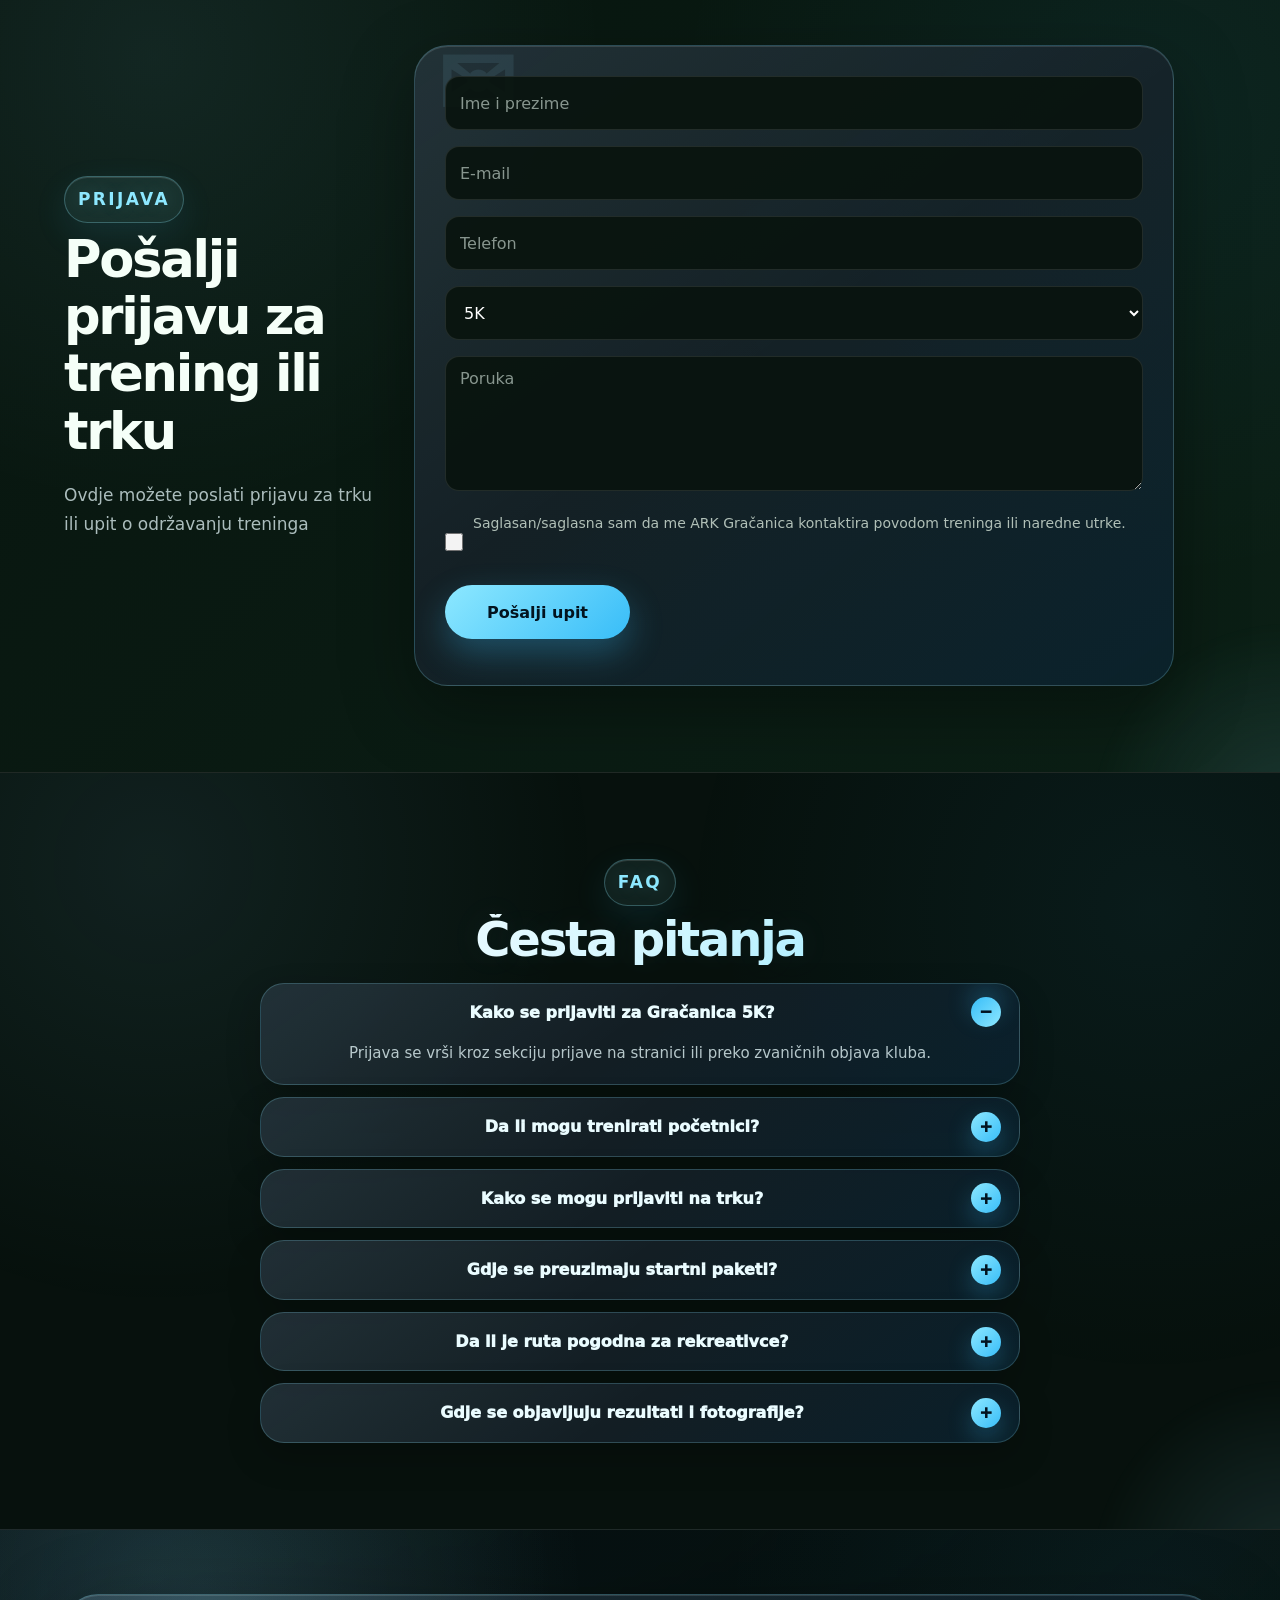
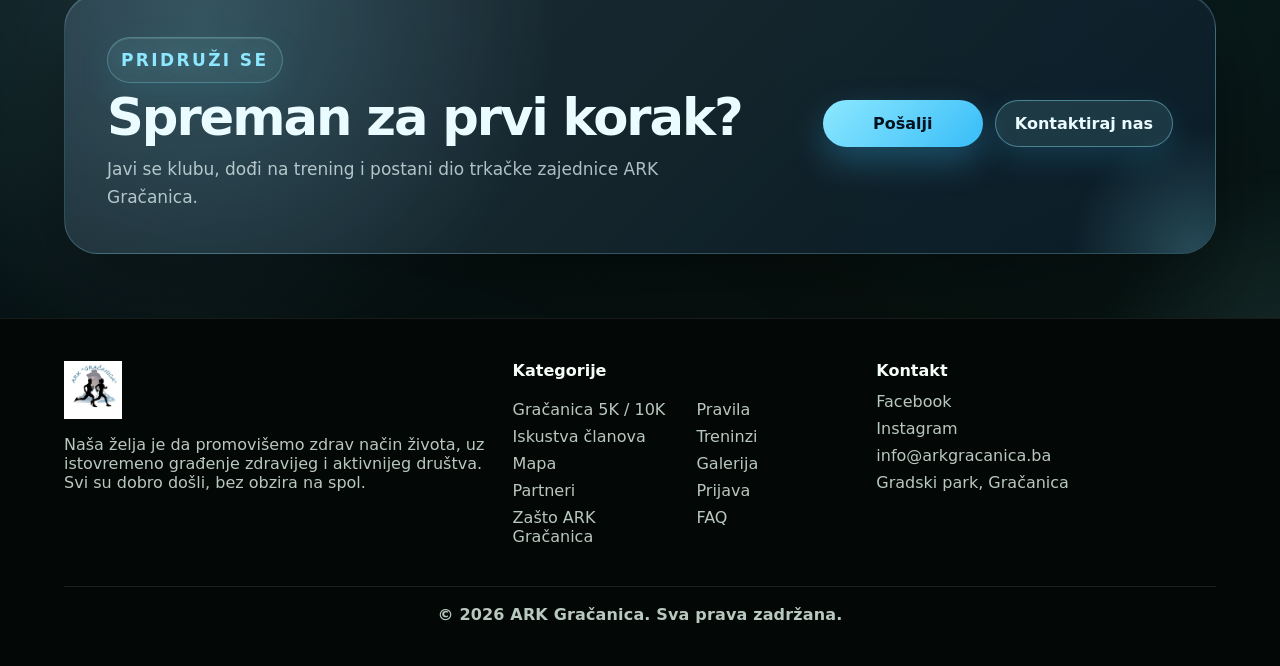
==== commit 237869aa: "Update index.html" ====
--- a/index.html
+++ b/index.html
@@ -212,9 +212,6 @@
         <div class="section-head reveal">
           <p class="eyebrow">Gračanica 5K / 10K</p>
           <h2 data-i18n="raceTitle">Najvažnije informacije</h2>
-          <p>
-            Informacije o našem radu kluba
-          </p>
         </div>
 
         <div class="cards">
@@ -446,7 +443,6 @@
   <div class="section-head reveal">
     <p class="eyebrow">Iskustva</p>
     <h2>Šta kažu naši članovi?</h2>
-    <p>Kratke poruke ljudi koji treniraju, trče i napreduju uz ARK Gračanica.</p>
   </div>
 
   <div class="voices-carousel reveal" aria-label="Iskustva članova">
@@ -593,9 +589,6 @@
   <div class="section-head reveal">
     <p class="eyebrow">Mapa</p>
     <h2>Ruta 5K / 10K Gračanica</h2>
-    <p data-i18n="mapText">
-      Pregled gradske rute, ključnih kilometara, profila staze i osnovnih informacija za učesnike.
-    </p>
   </div>
 
   <div class="map-wrap reveal">
@@ -665,10 +658,6 @@
     <p class="eyebrow">Galerija</p>
 
     <h2>Fotografije sa naših trka</h2>
-
-    <p>
-      Pogledaj atmosferu sa treninga, utrka i druženja.
-    </p>
   </div>
 
   <div class="gallery gallery-premium reveal">
@@ -711,10 +700,6 @@
     <p class="eyebrow">Partneri i sponzori</p>
 
     <h2 id="partners-title">Podrška koja nosi našu trku</h2>
-
-    <p>
-      Partneri i sponzori koji podržavaju rad kluba i organizaciju događaja
-    </p>
   </div>
 
         <div class="partners-grid partners-logo-grid reveal" aria-label="Partneri i sponzori događaja">
@@ -934,9 +919,6 @@
         <div class="faq-panel reveal">
           <p class="eyebrow">FAQ</p>
           <h2>Česta pitanja</h2>
-          <p class="faq-intro">
-            Kratke informacije za nove članove, učesnike trke i rekreativce koji žele trenirati sa klubom.
-          </p>
 
           <div class="faq-stack premium-faq">
             <details open>
--- a/app.css
+++ b/app.css
@@ -7368,3 +7368,72 @@
     bottom: 18px;
   }
 }
+/* FIX: slova se ne smiju sjeći u navu, badgeovima i 5K/10K dugmadima */
+.nav a {
+  line-height: 1.35 !important;
+  overflow: visible !important;
+  padding-top: 10px !important;
+  padding-bottom: 11px !important;
+}
+
+.nav a::after {
+  bottom: 1px !important;
+  z-index: 0 !important;
+}
+
+.nav a {
+  z-index: 1;
+}
+
+/* Race / map eyebrow tekst kao "Gračanica 5K / 10K" */
+#race .eyebrow,
+#map .eyebrow,
+.section-head .eyebrow {
+  line-height: 1.45 !important;
+  overflow: visible !important;
+  padding-top: 2px;
+  padding-bottom: 2px;
+}
+
+/* 5K / 10K ruta dugmad */
+#map .route-tabs-clickable button,
+#map .route-tabs-buttons button,
+#map .route-tabs button {
+  overflow: visible !important;
+  line-height: 1.35 !important;
+  padding-top: 12px !important;
+  padding-bottom: 12px !important;
+}
+
+#map .route-tabs-clickable button span,
+#map .route-tabs-buttons button span,
+#map .route-tabs button span {
+  line-height: 1.25 !important;
+  overflow: visible !important;
+}
+
+/* Ako ima tekst unutar aktivnih route dugmadi */
+#map .route-tabs-buttons button.active,
+#map .route-tabs button.active {
+  line-height: 1.35 !important;
+}
+
+/* Generalno za naslove gdje su slova mogla biti previše stisnuta */
+.hero h1,
+.copy h2,
+.section-head h2,
+.partners-section .section-head h2,
+#gallery .section-head h2,
+#gallery .gallery-head h2 {
+  line-height: 1.12 !important;
+  overflow: visible !important;
+  padding-bottom: 4px;
+}
+
+/* Ako neki dekorativni ::after ide preko teksta */
+.section-head h2::after,
+.partners-section .section-head h2::after,
+#gallery .section-head h2::after {
+  position: relative;
+  z-index: 0;
+}
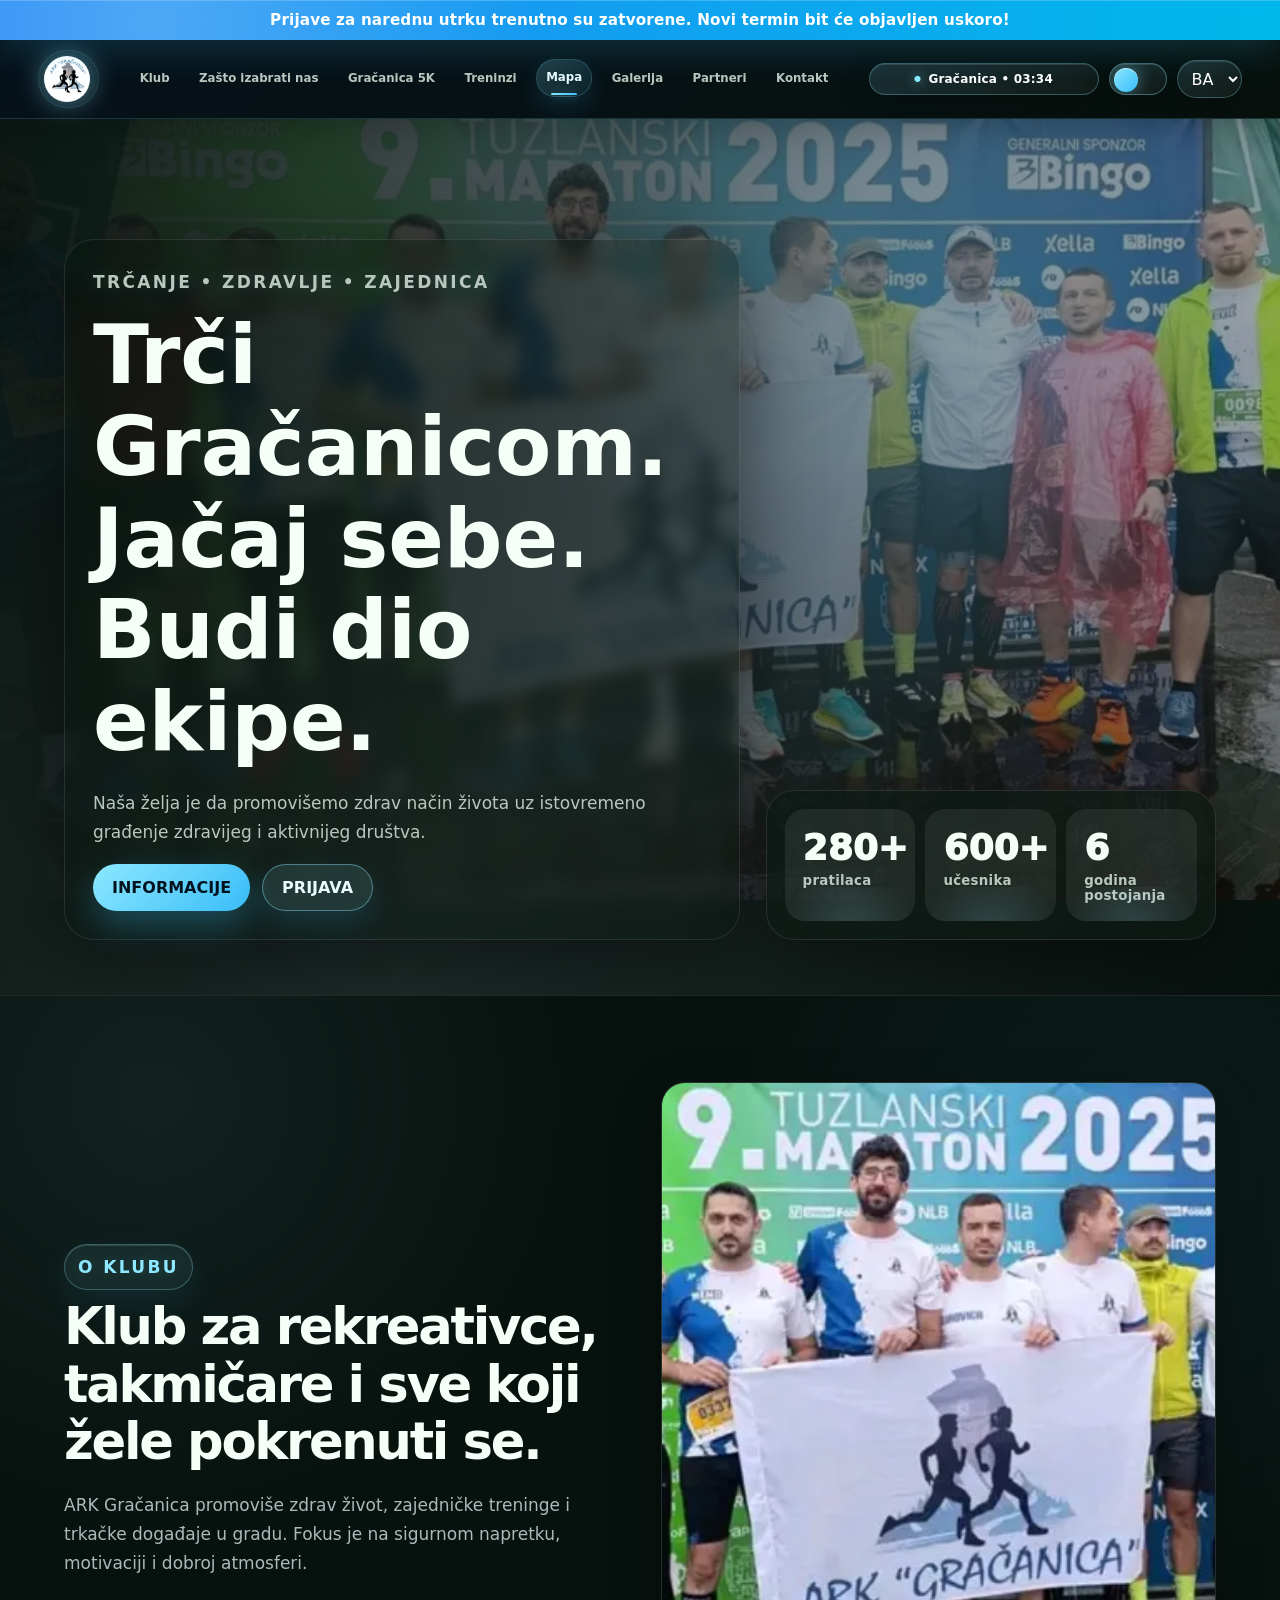
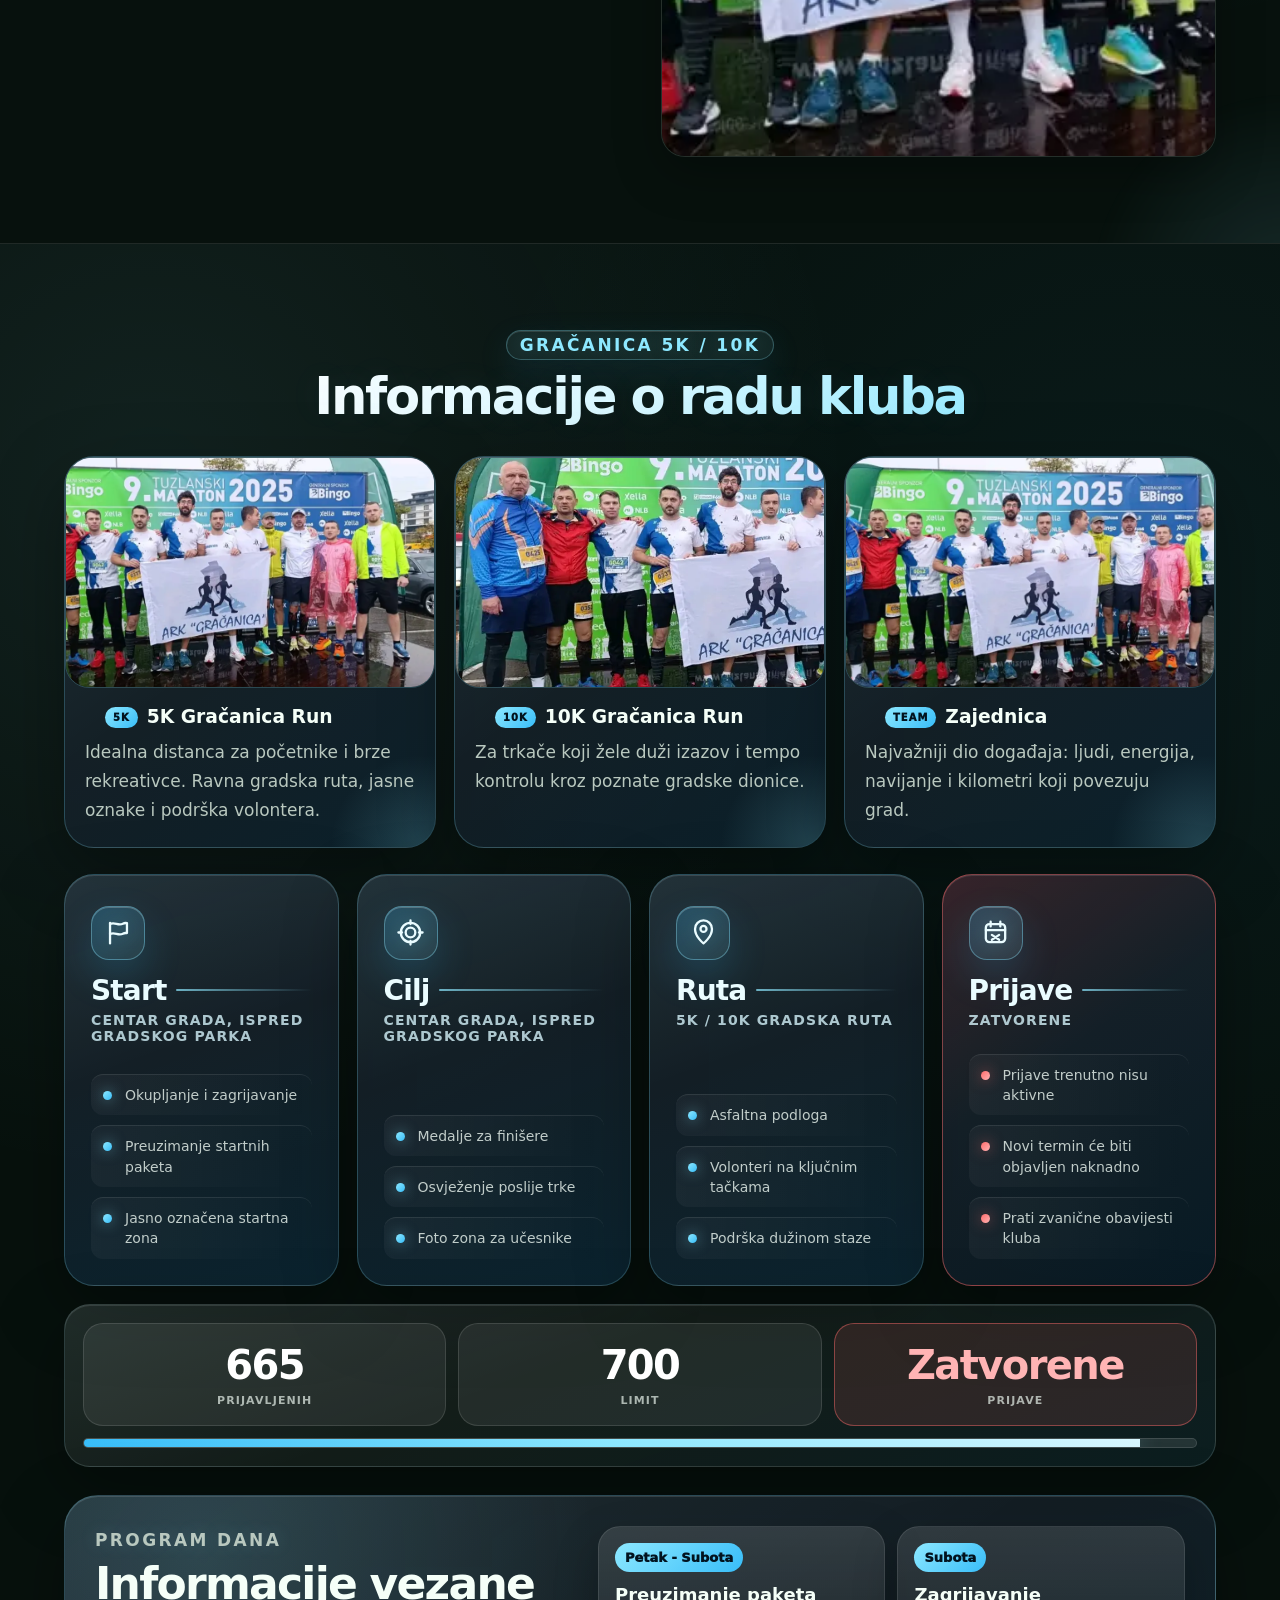
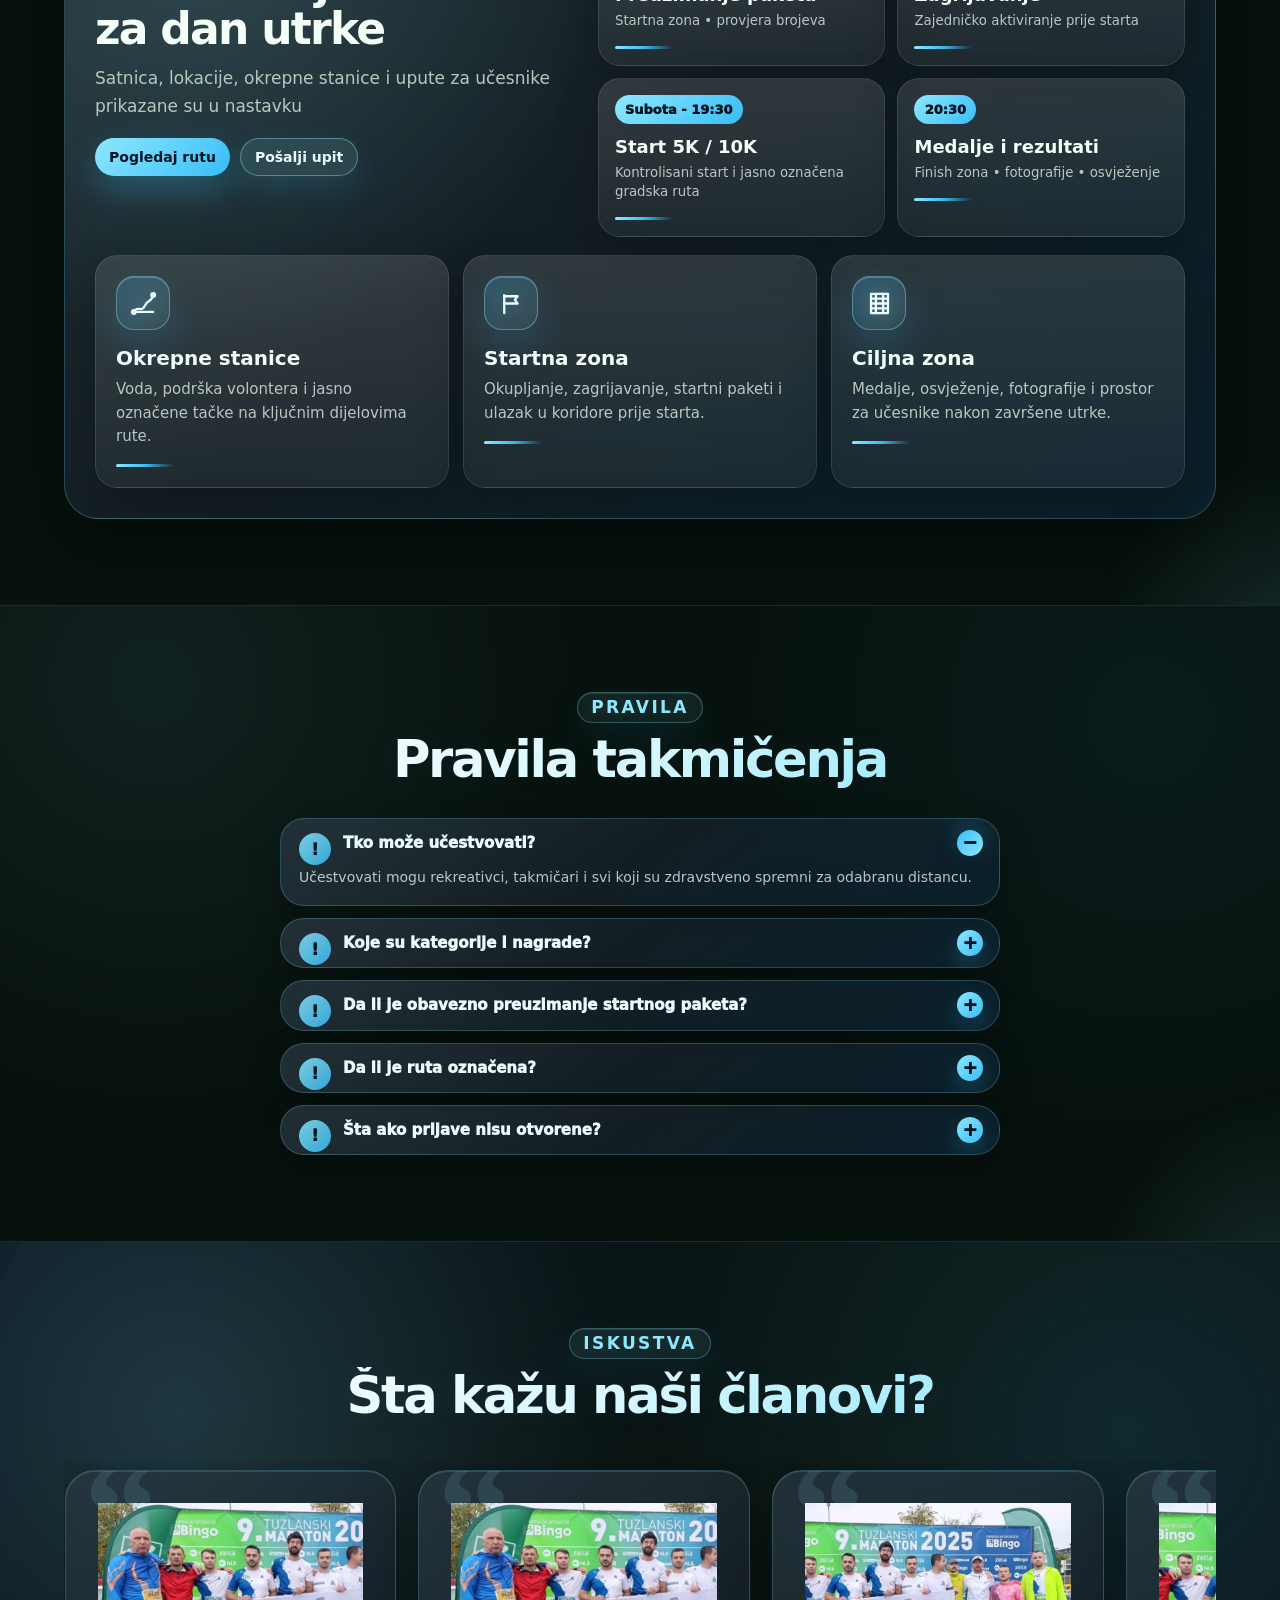
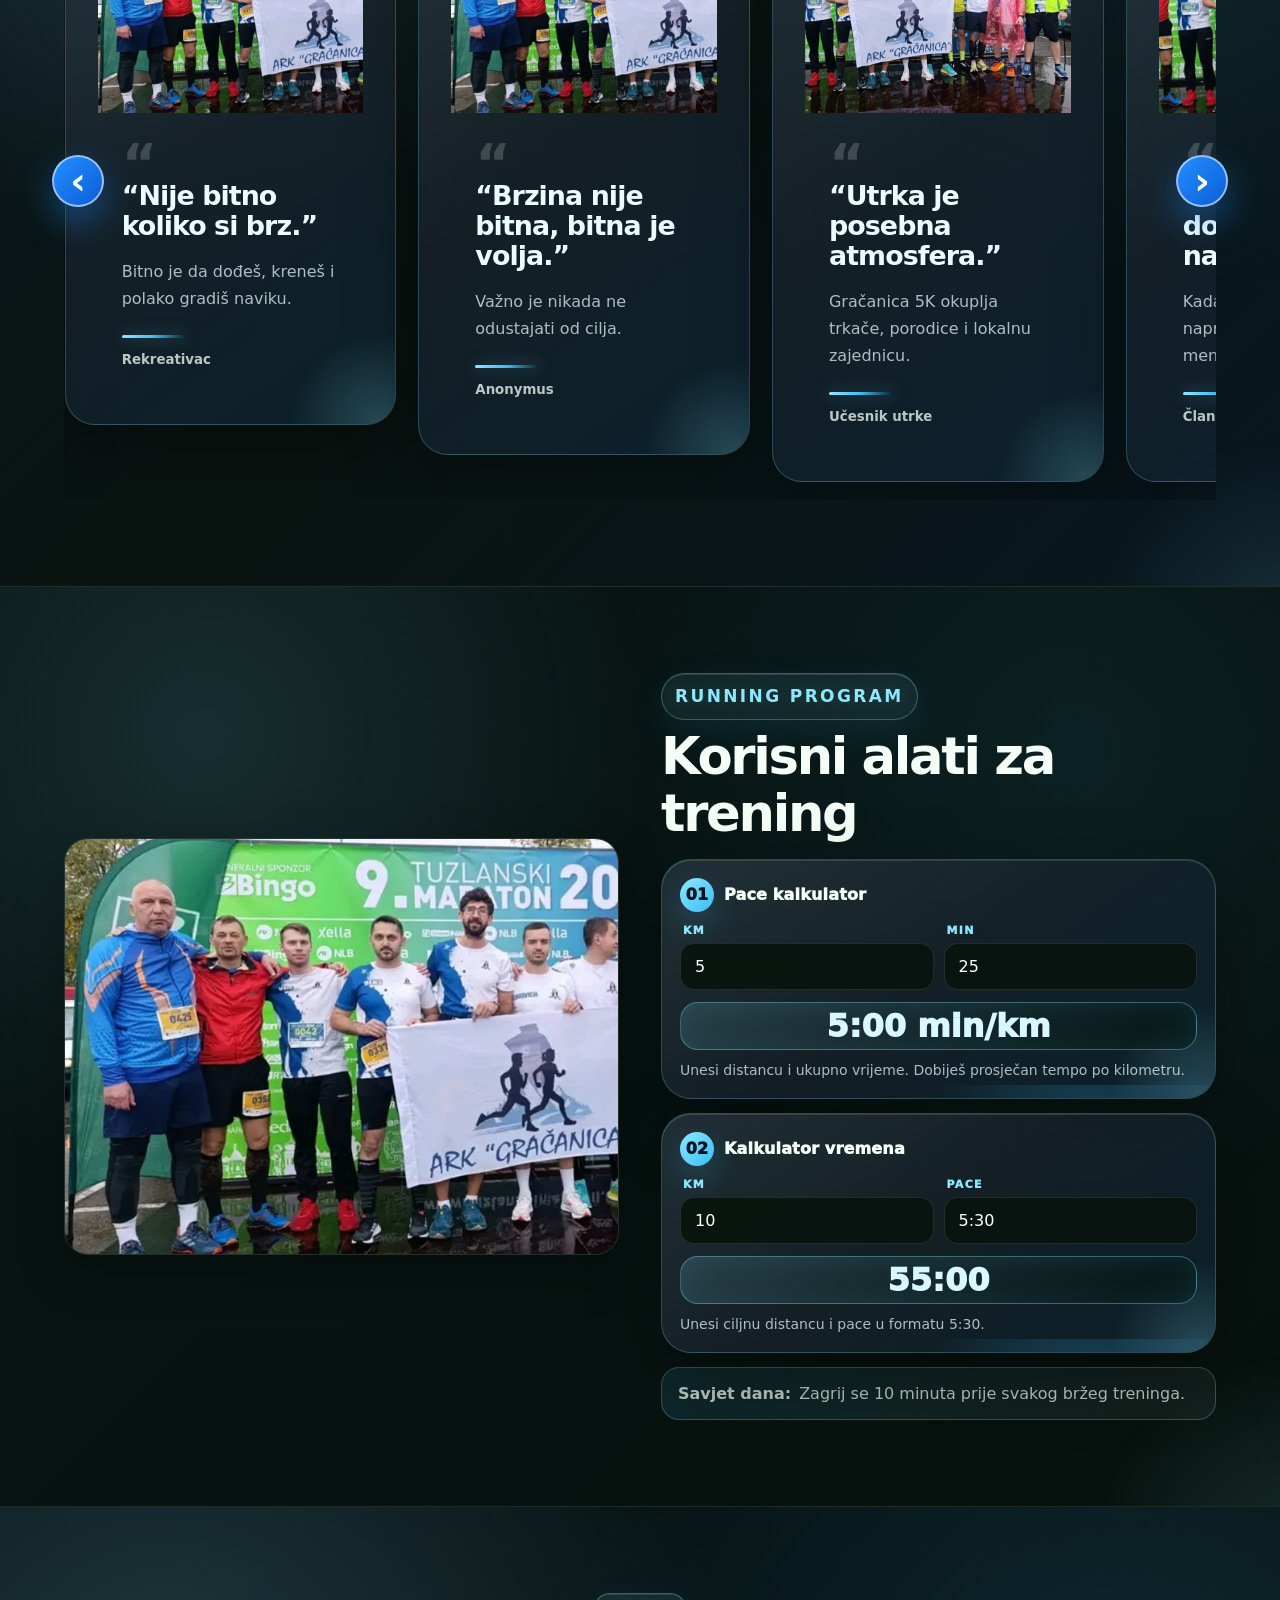
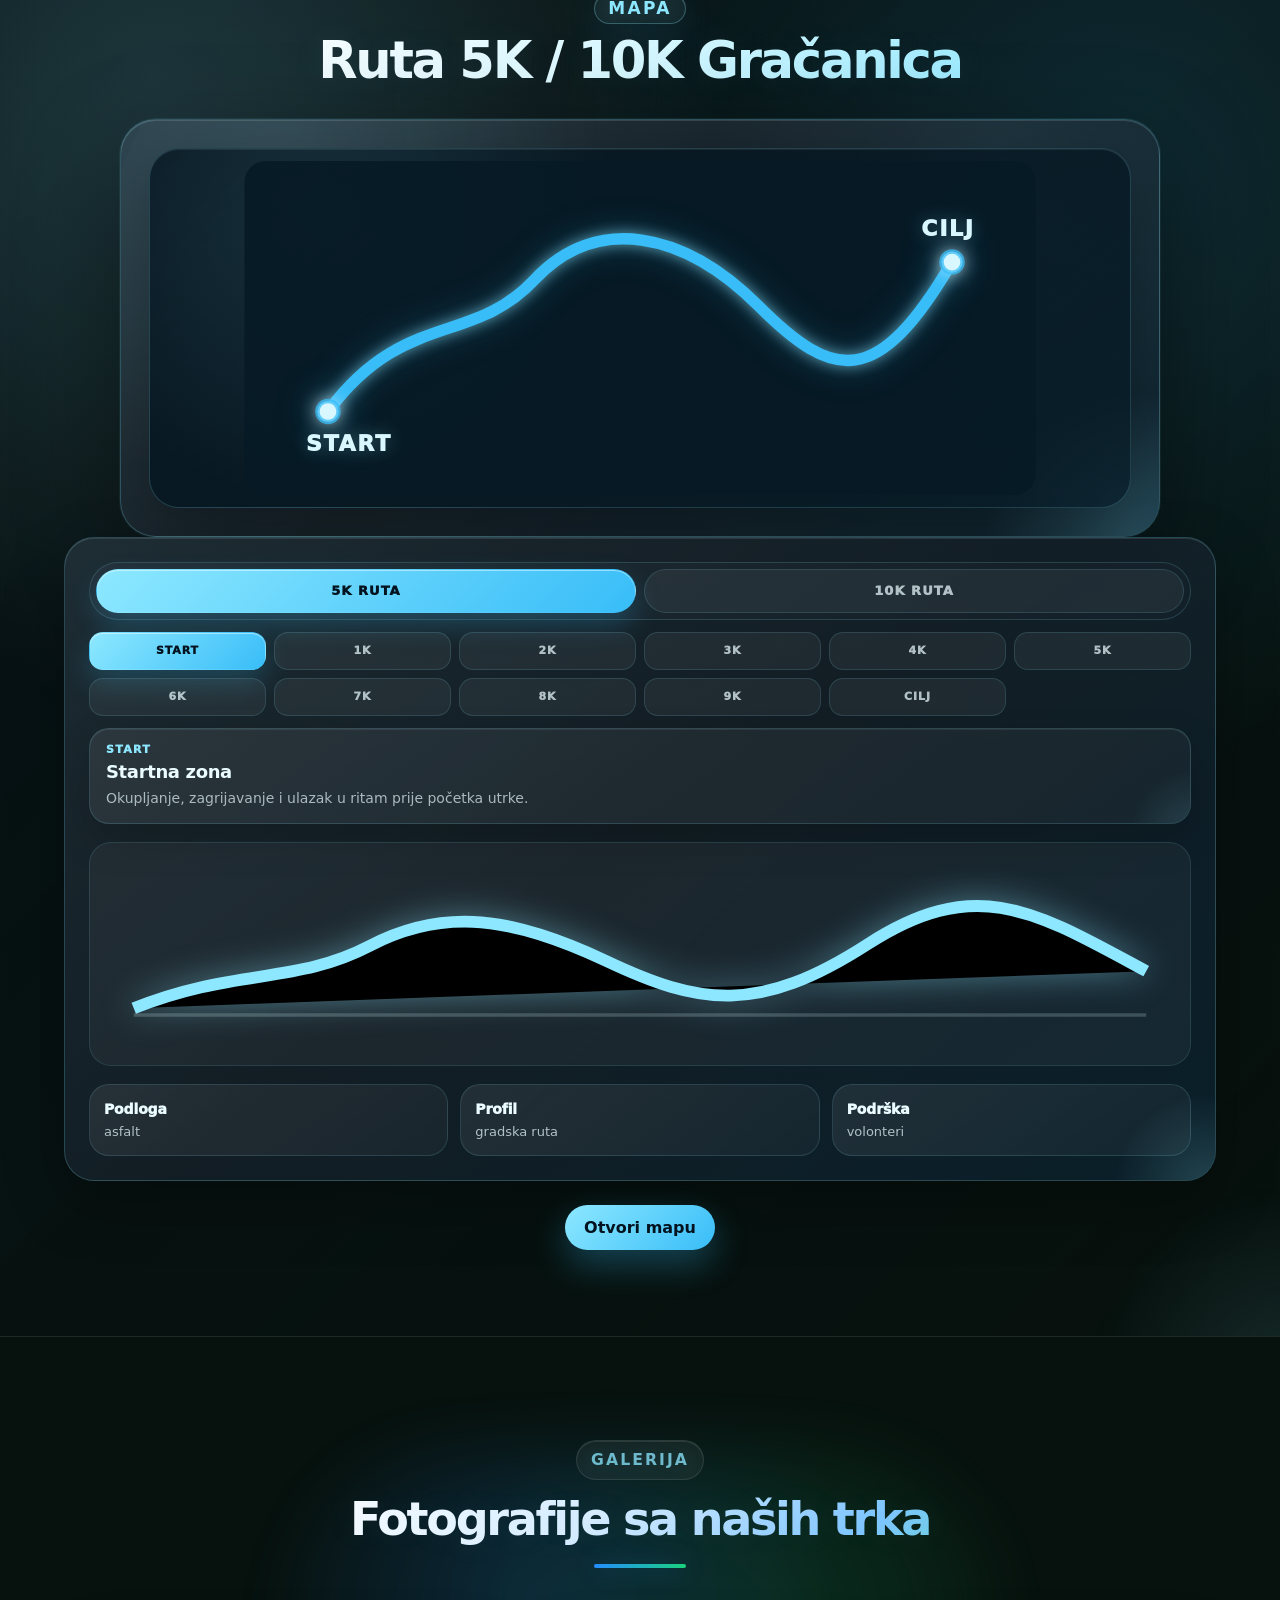
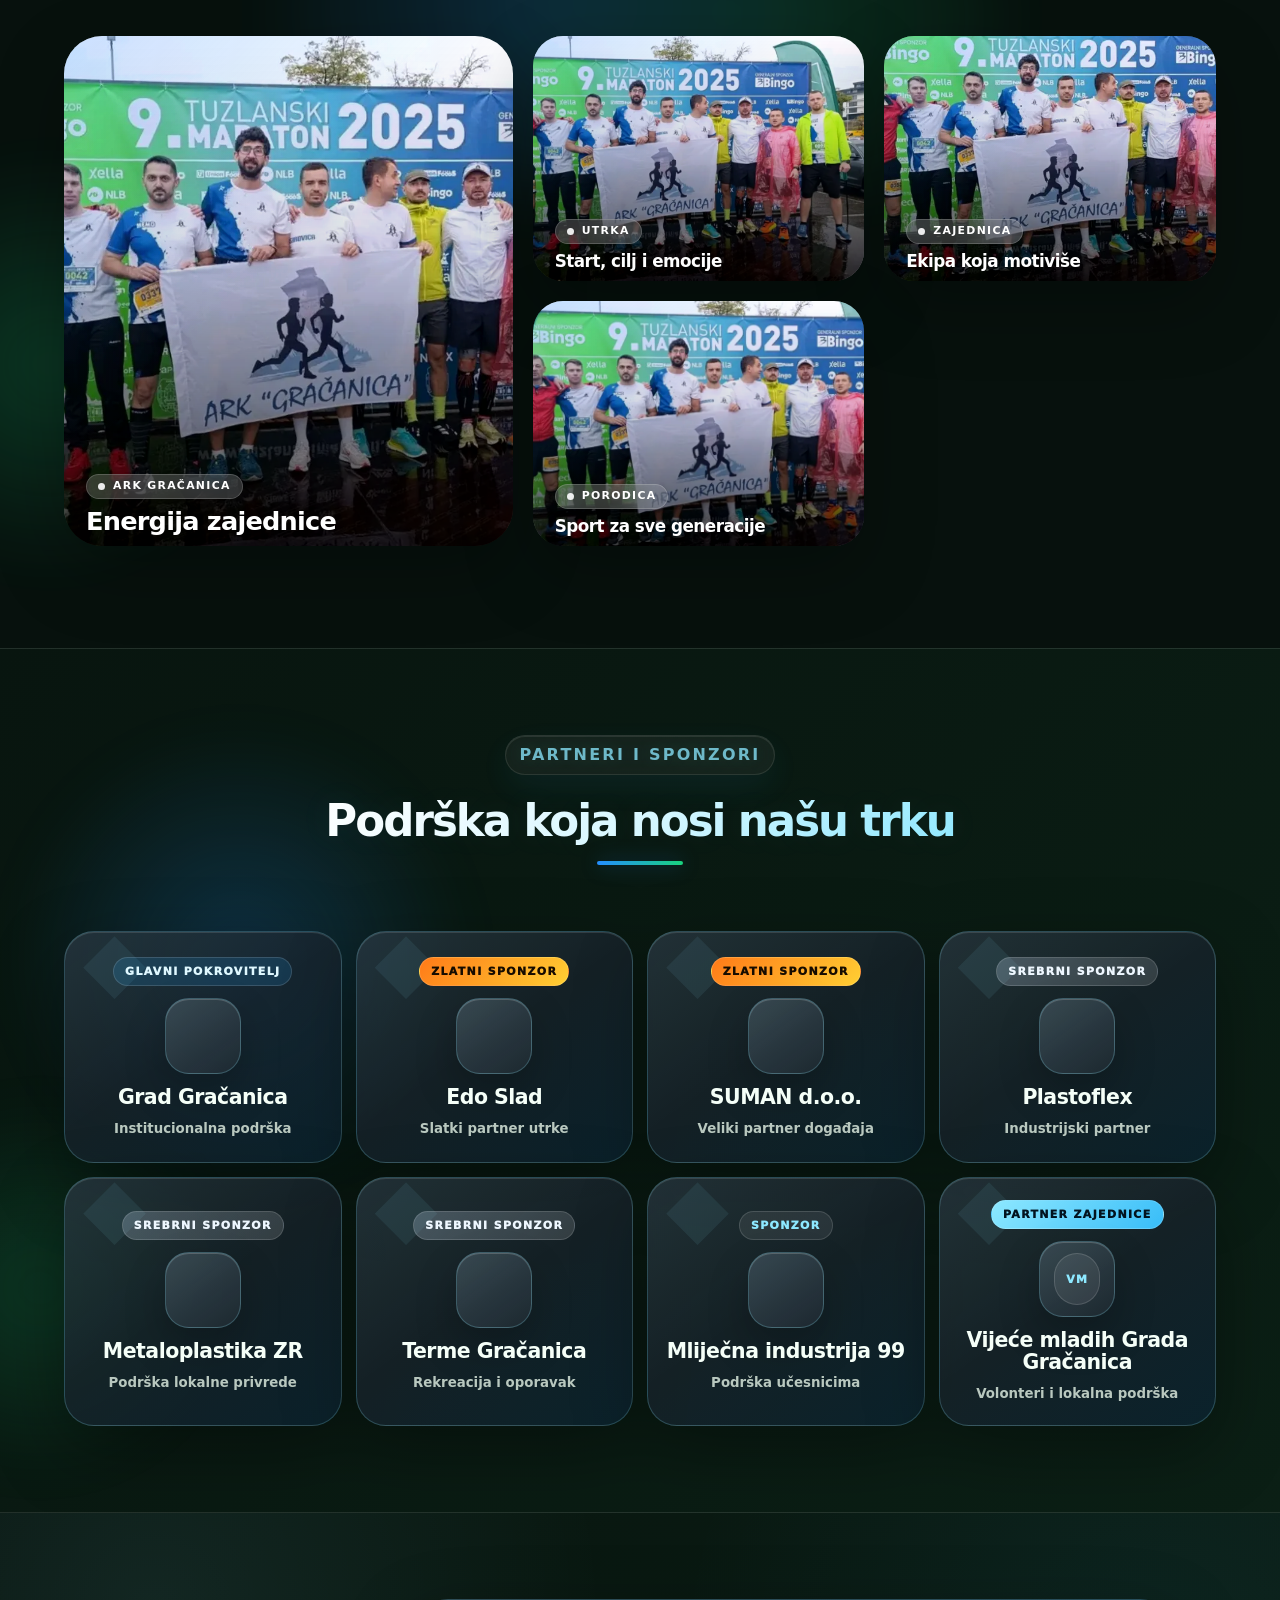
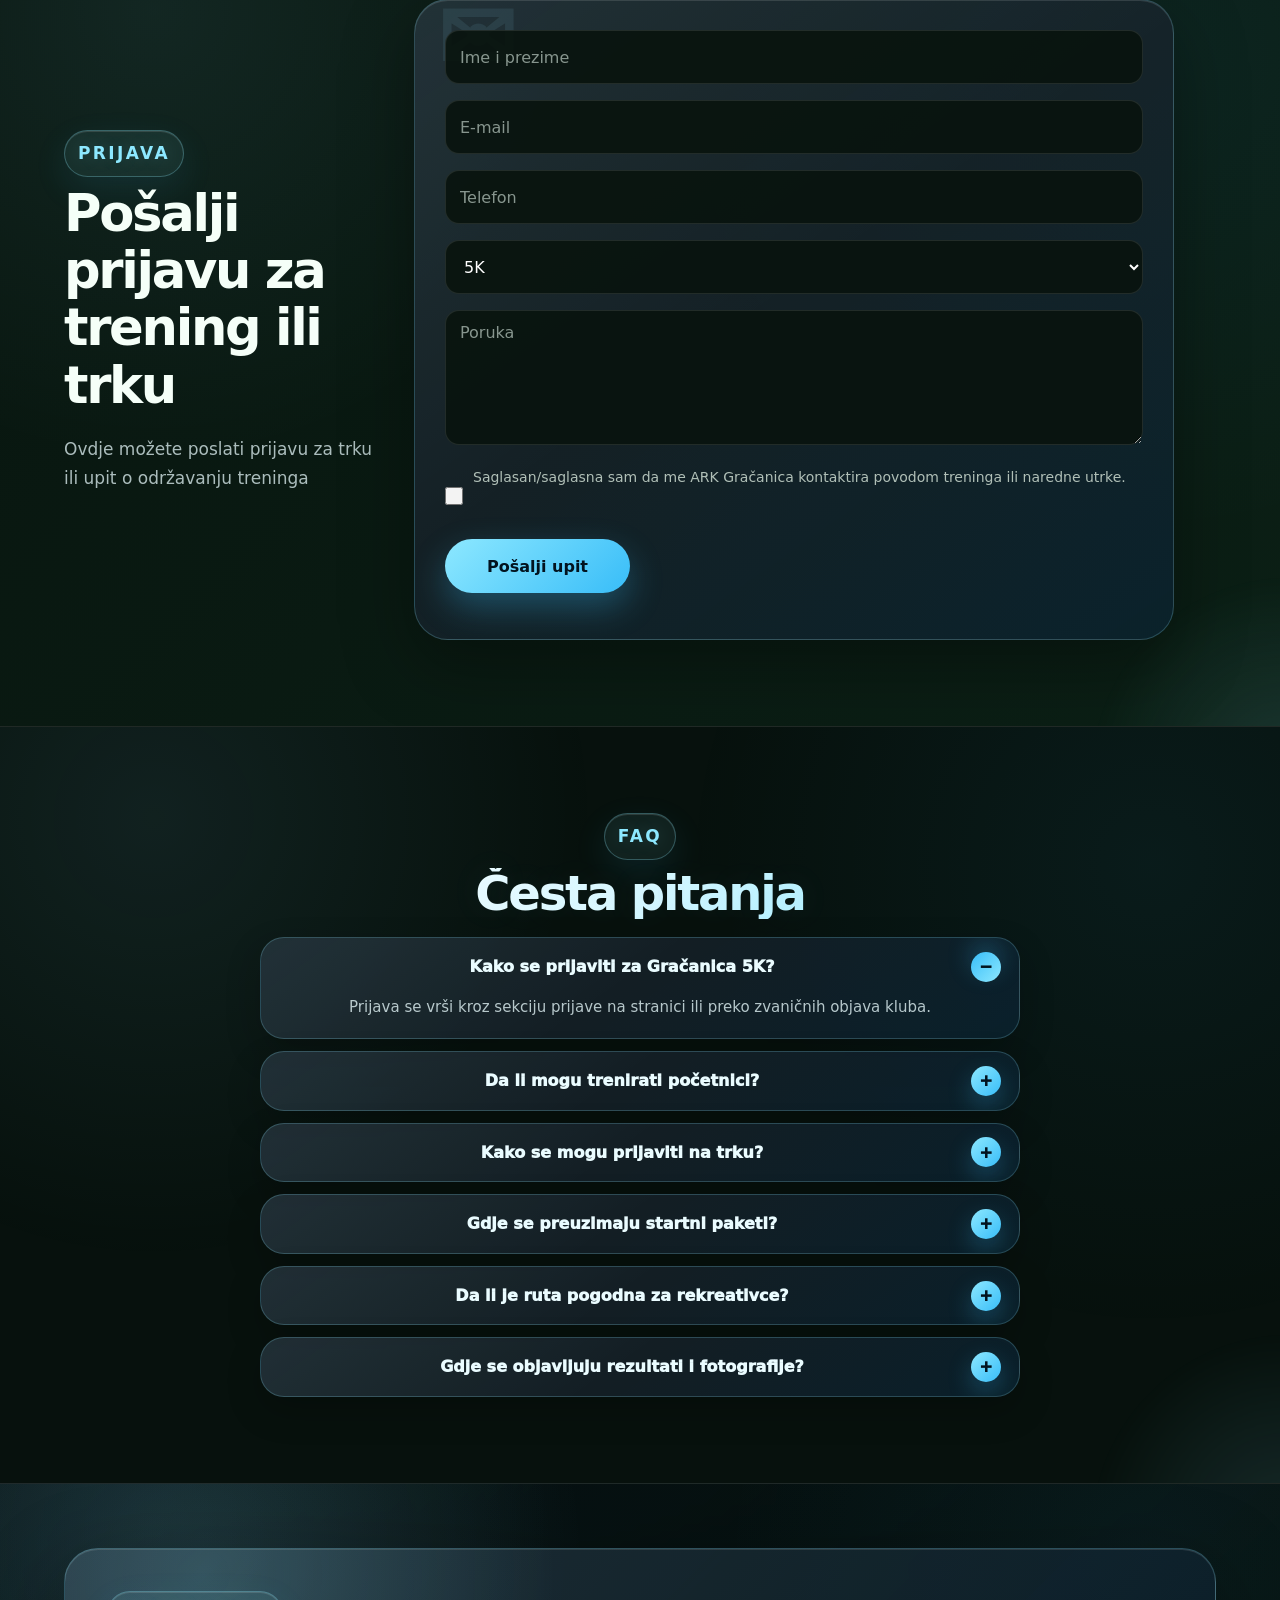
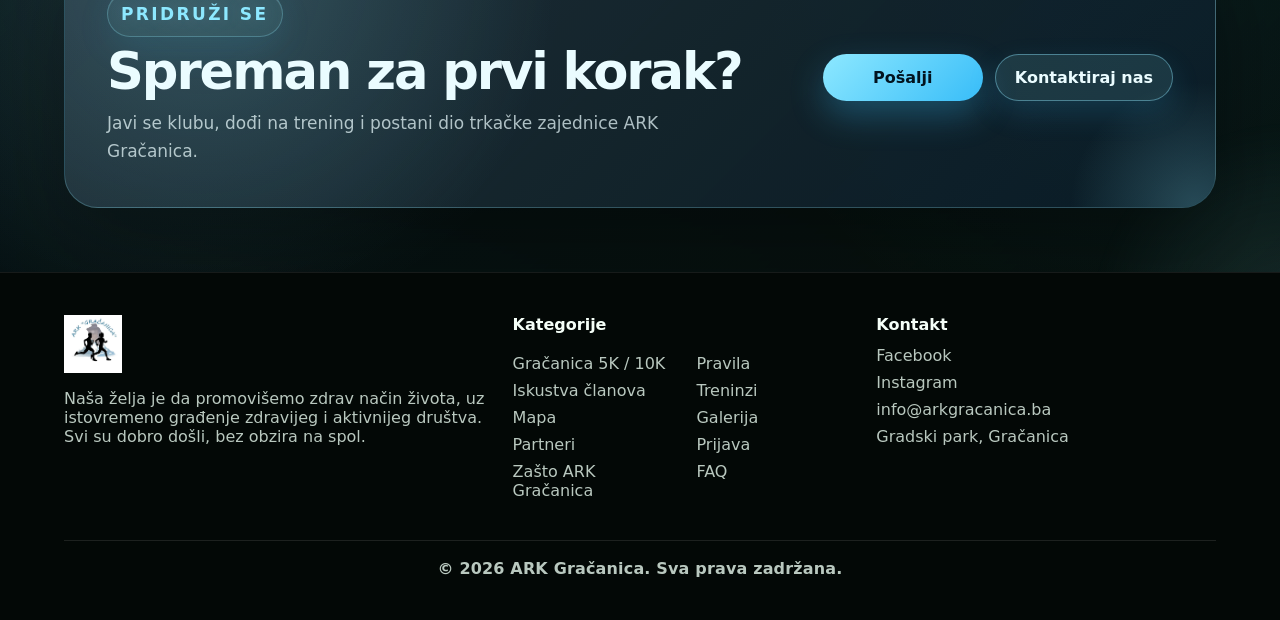
==== commit d1e16038: "Update index.html" ====
--- a/index.html
+++ b/index.html
@@ -408,7 +408,7 @@
         <div class="section-head reveal">
           <p class="eyebrow">Pravila</p>
           <h2>Pravila takmičenja</h2>
-          <p>Osnovne informacije za učesnike prije dolaska na start.</p>
+        
         </div>
 
         <div class="faq-stack premium-faq reveal">
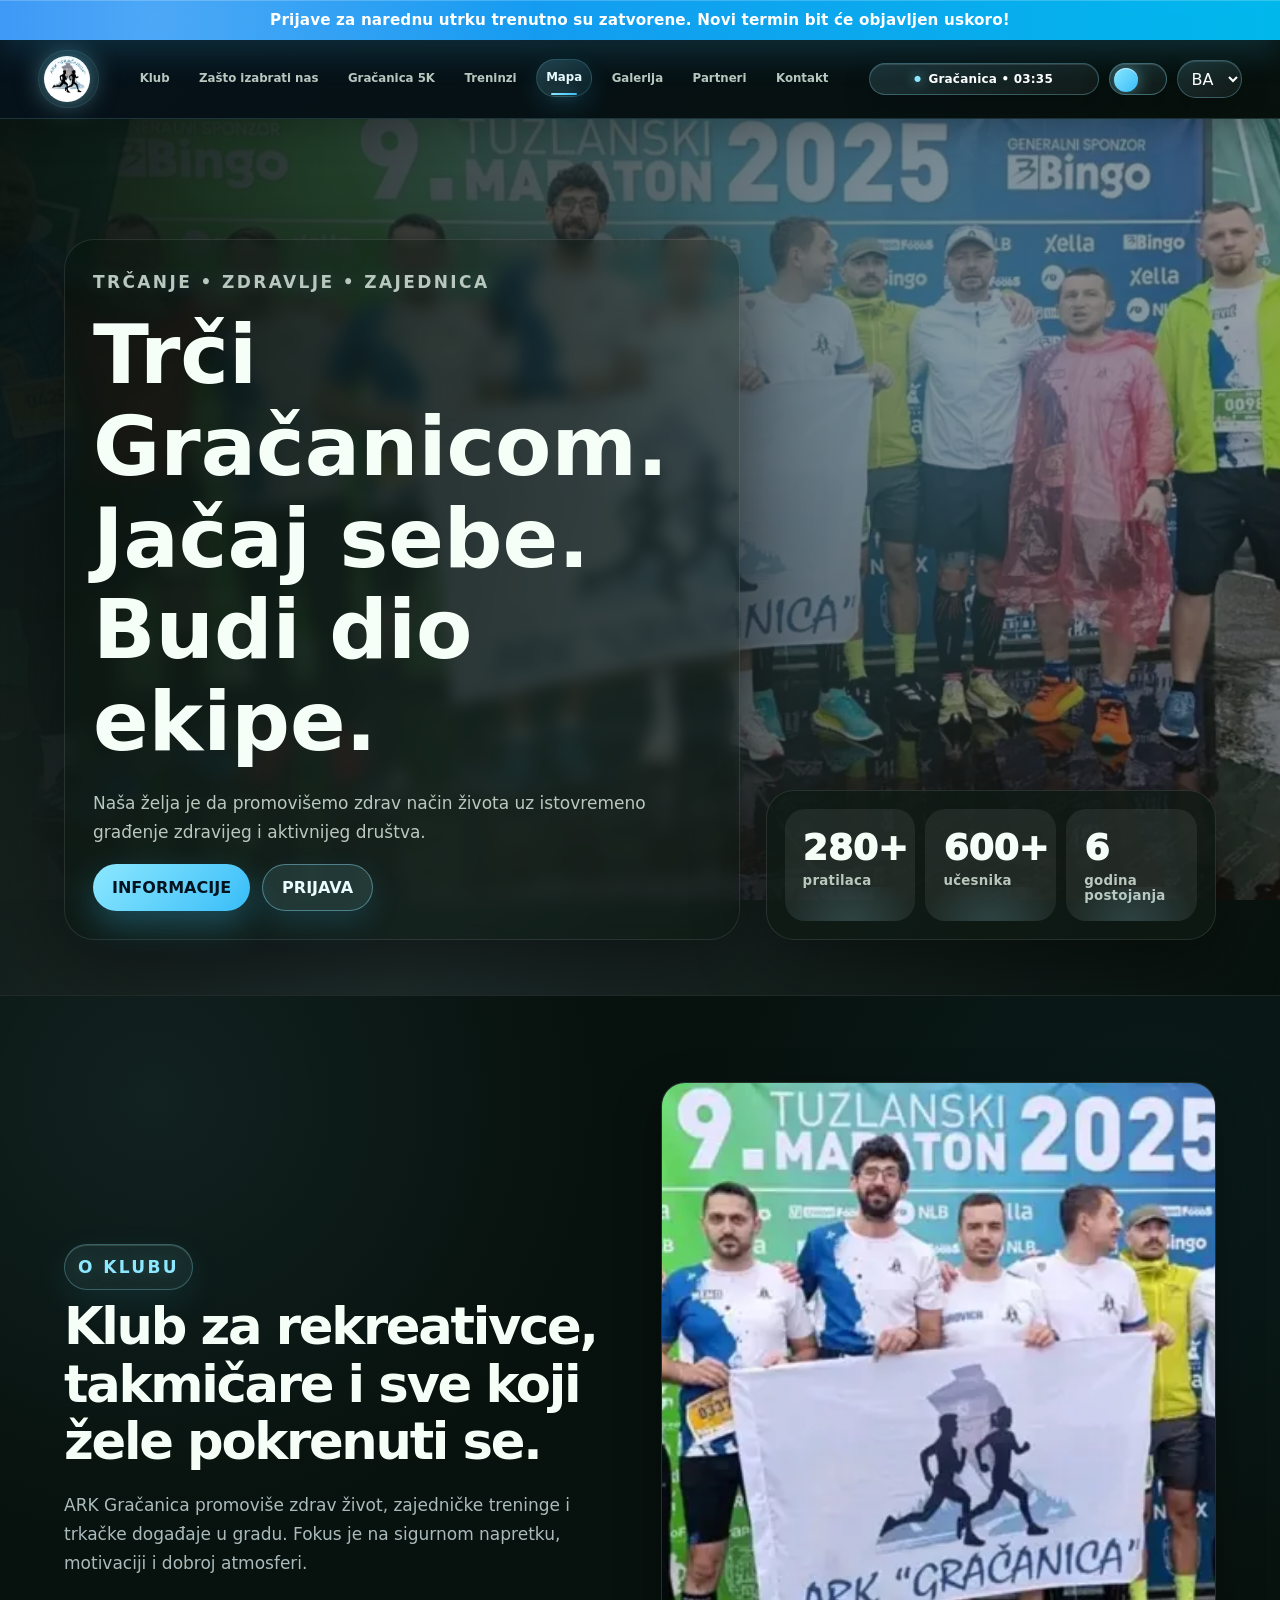
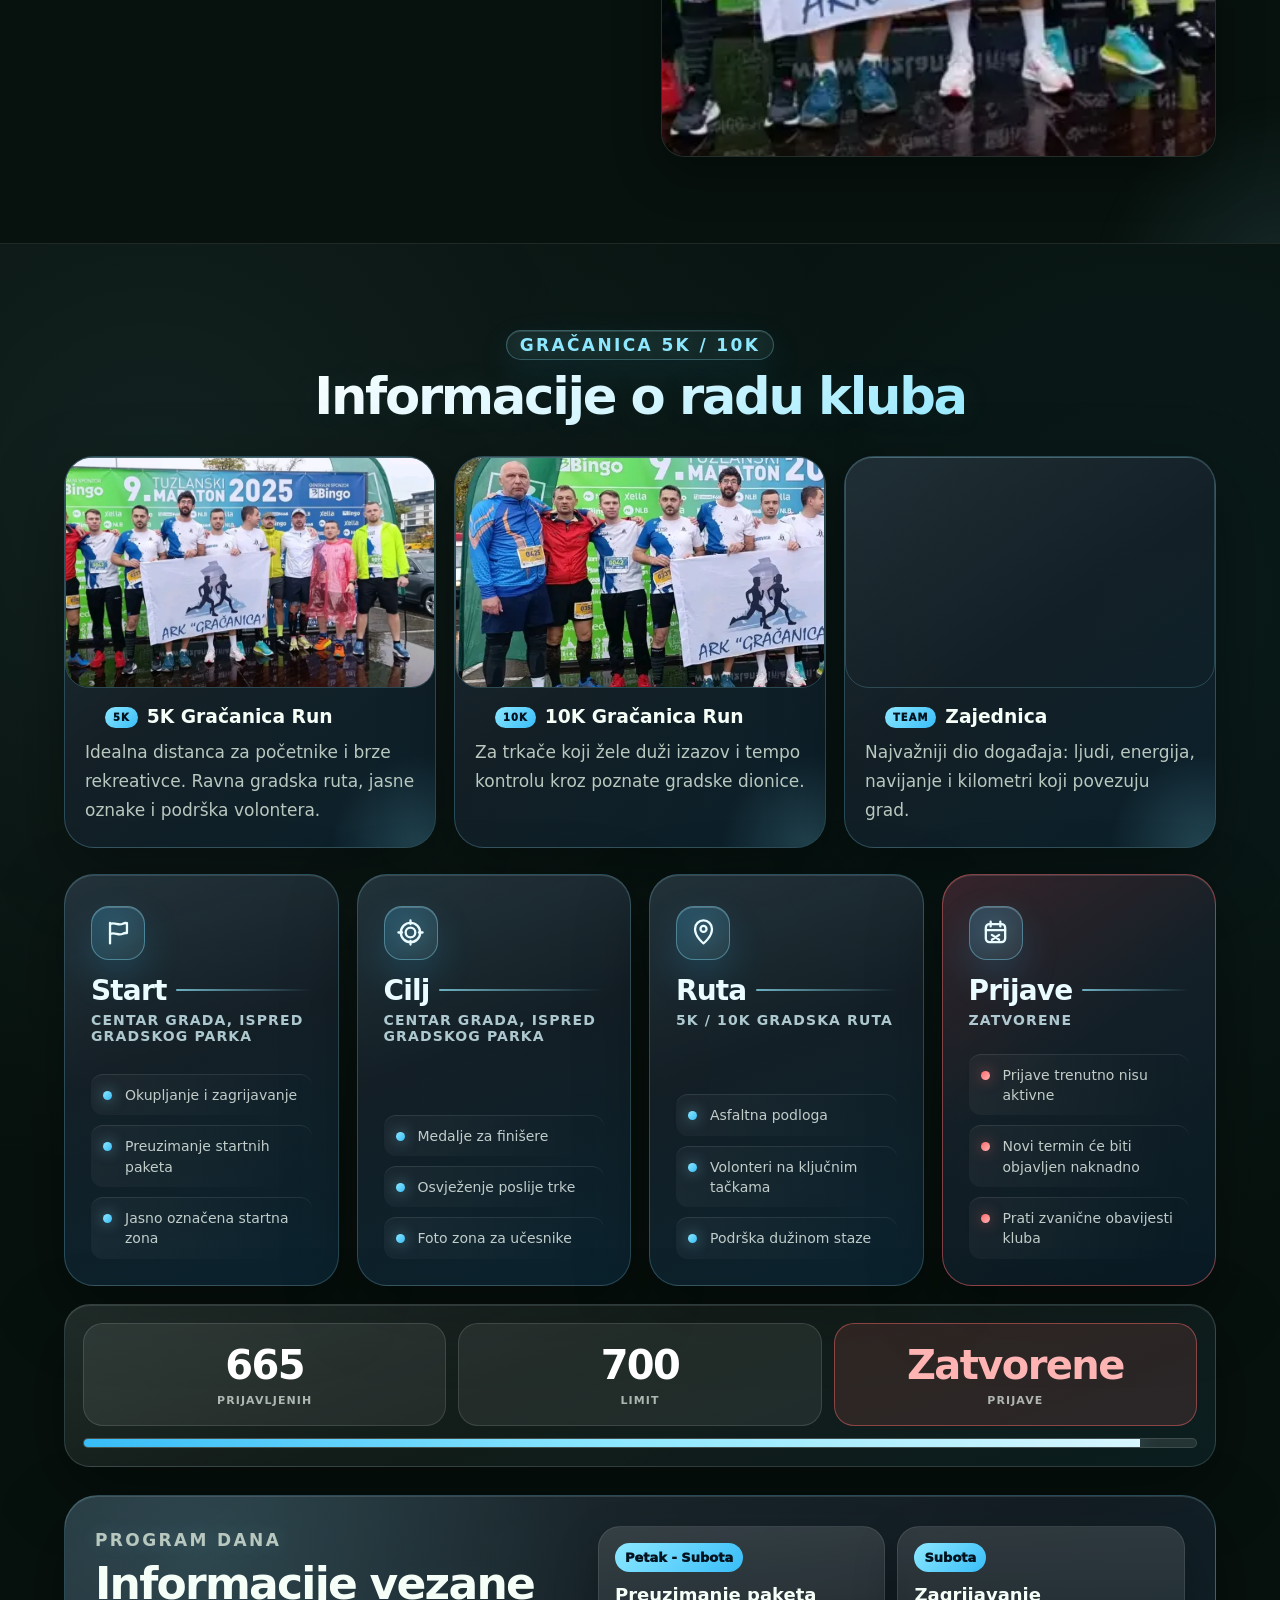
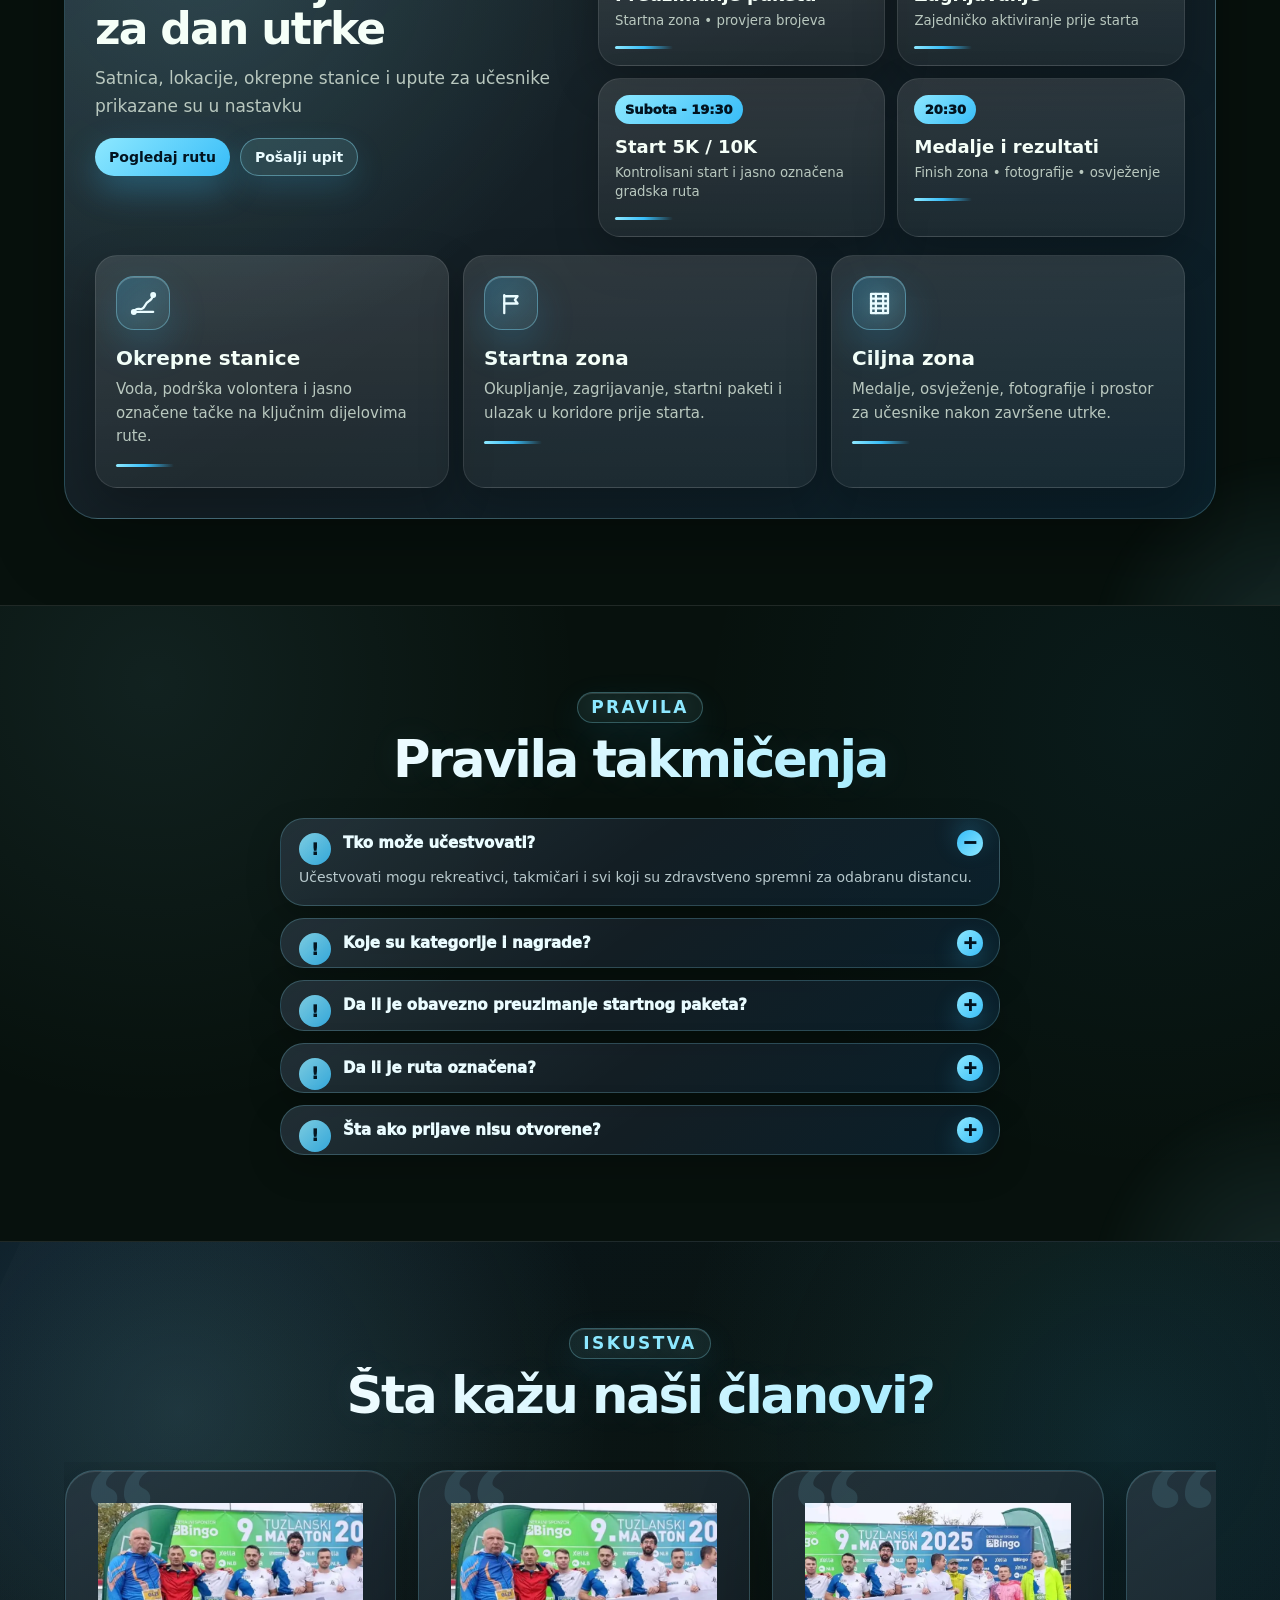
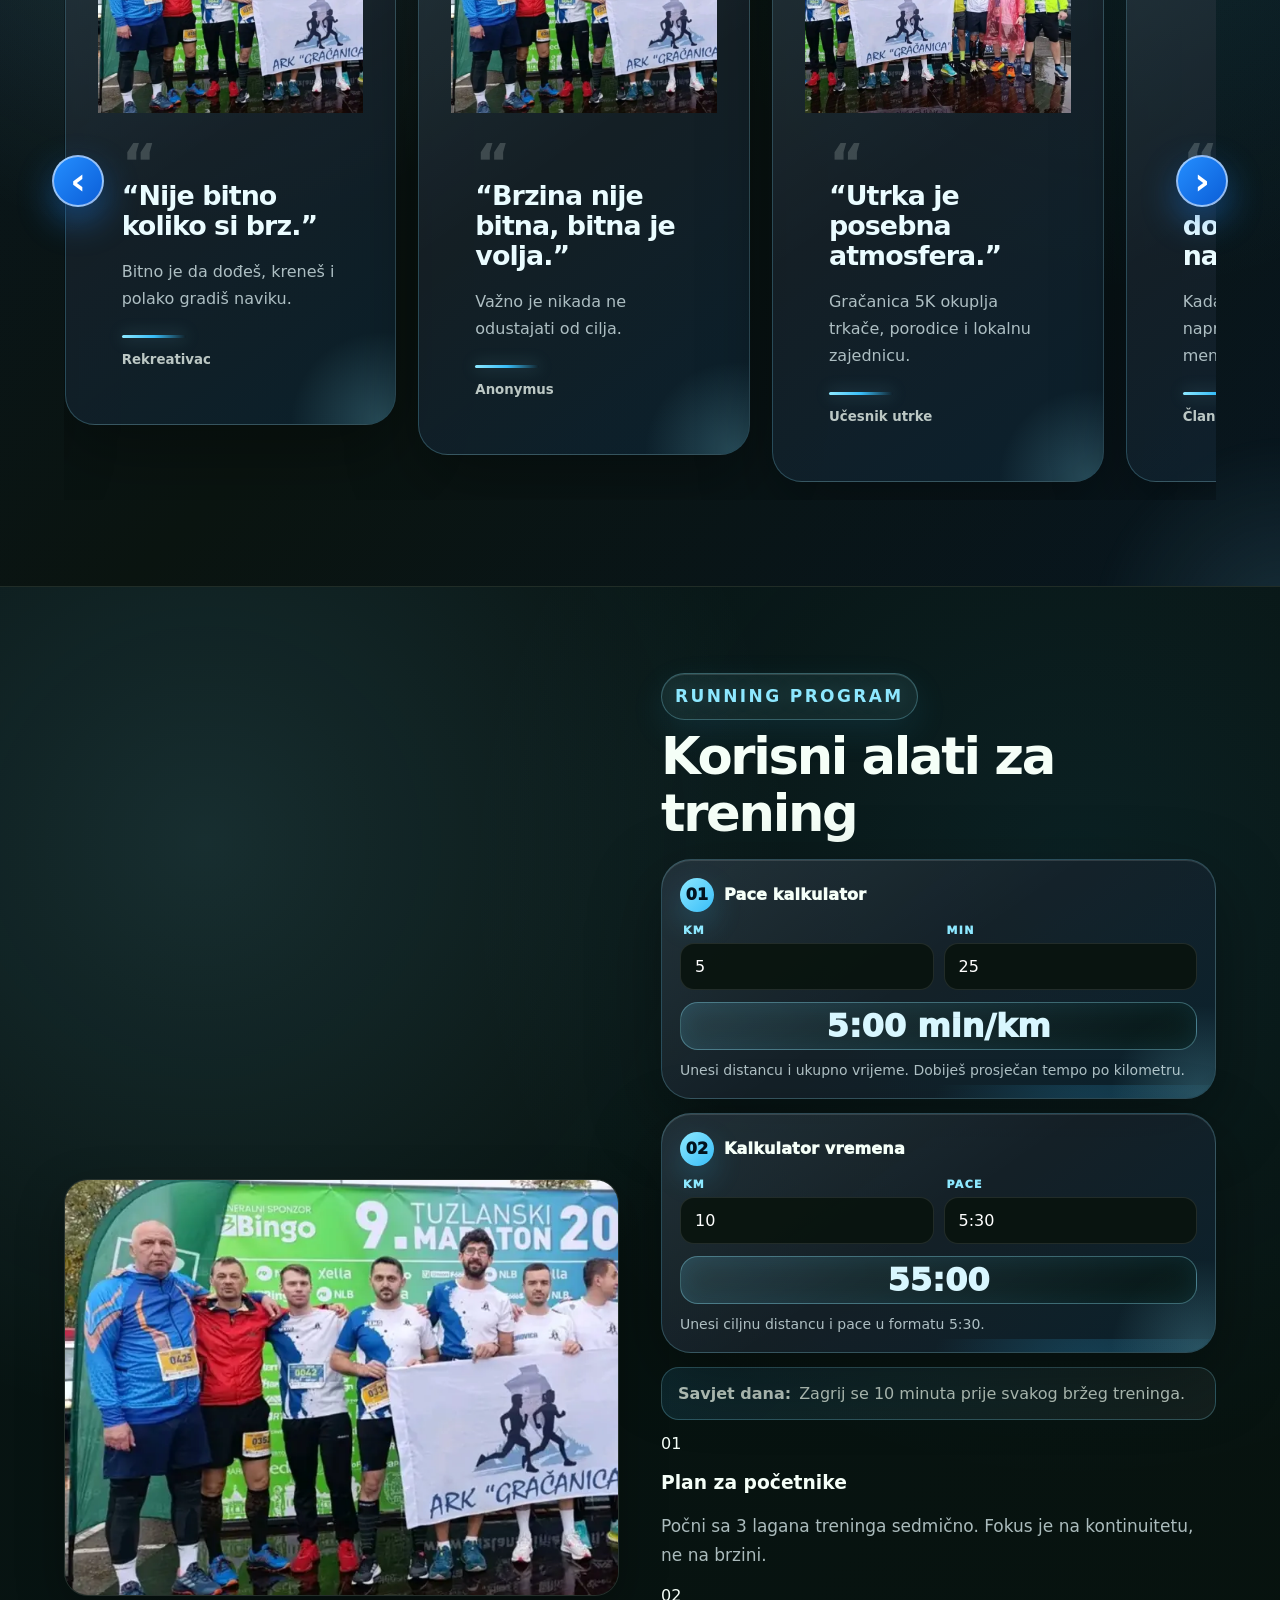
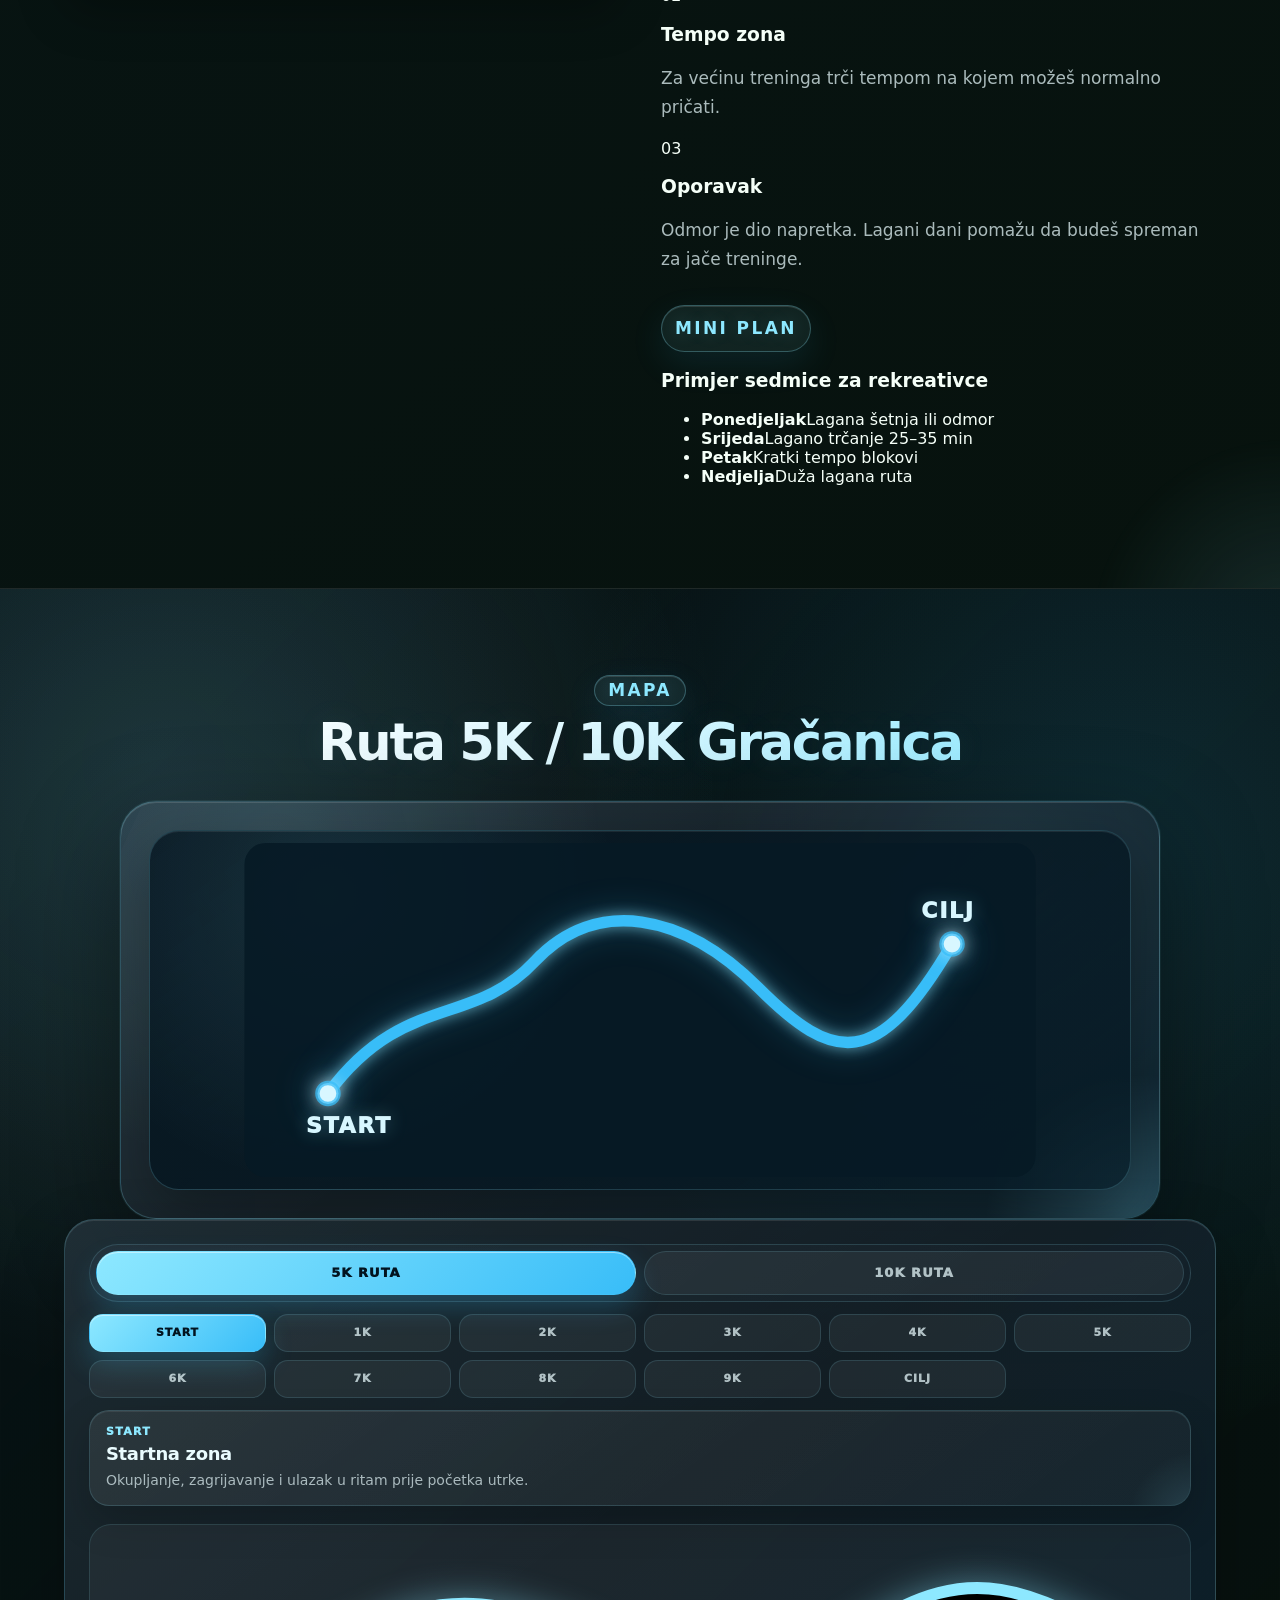
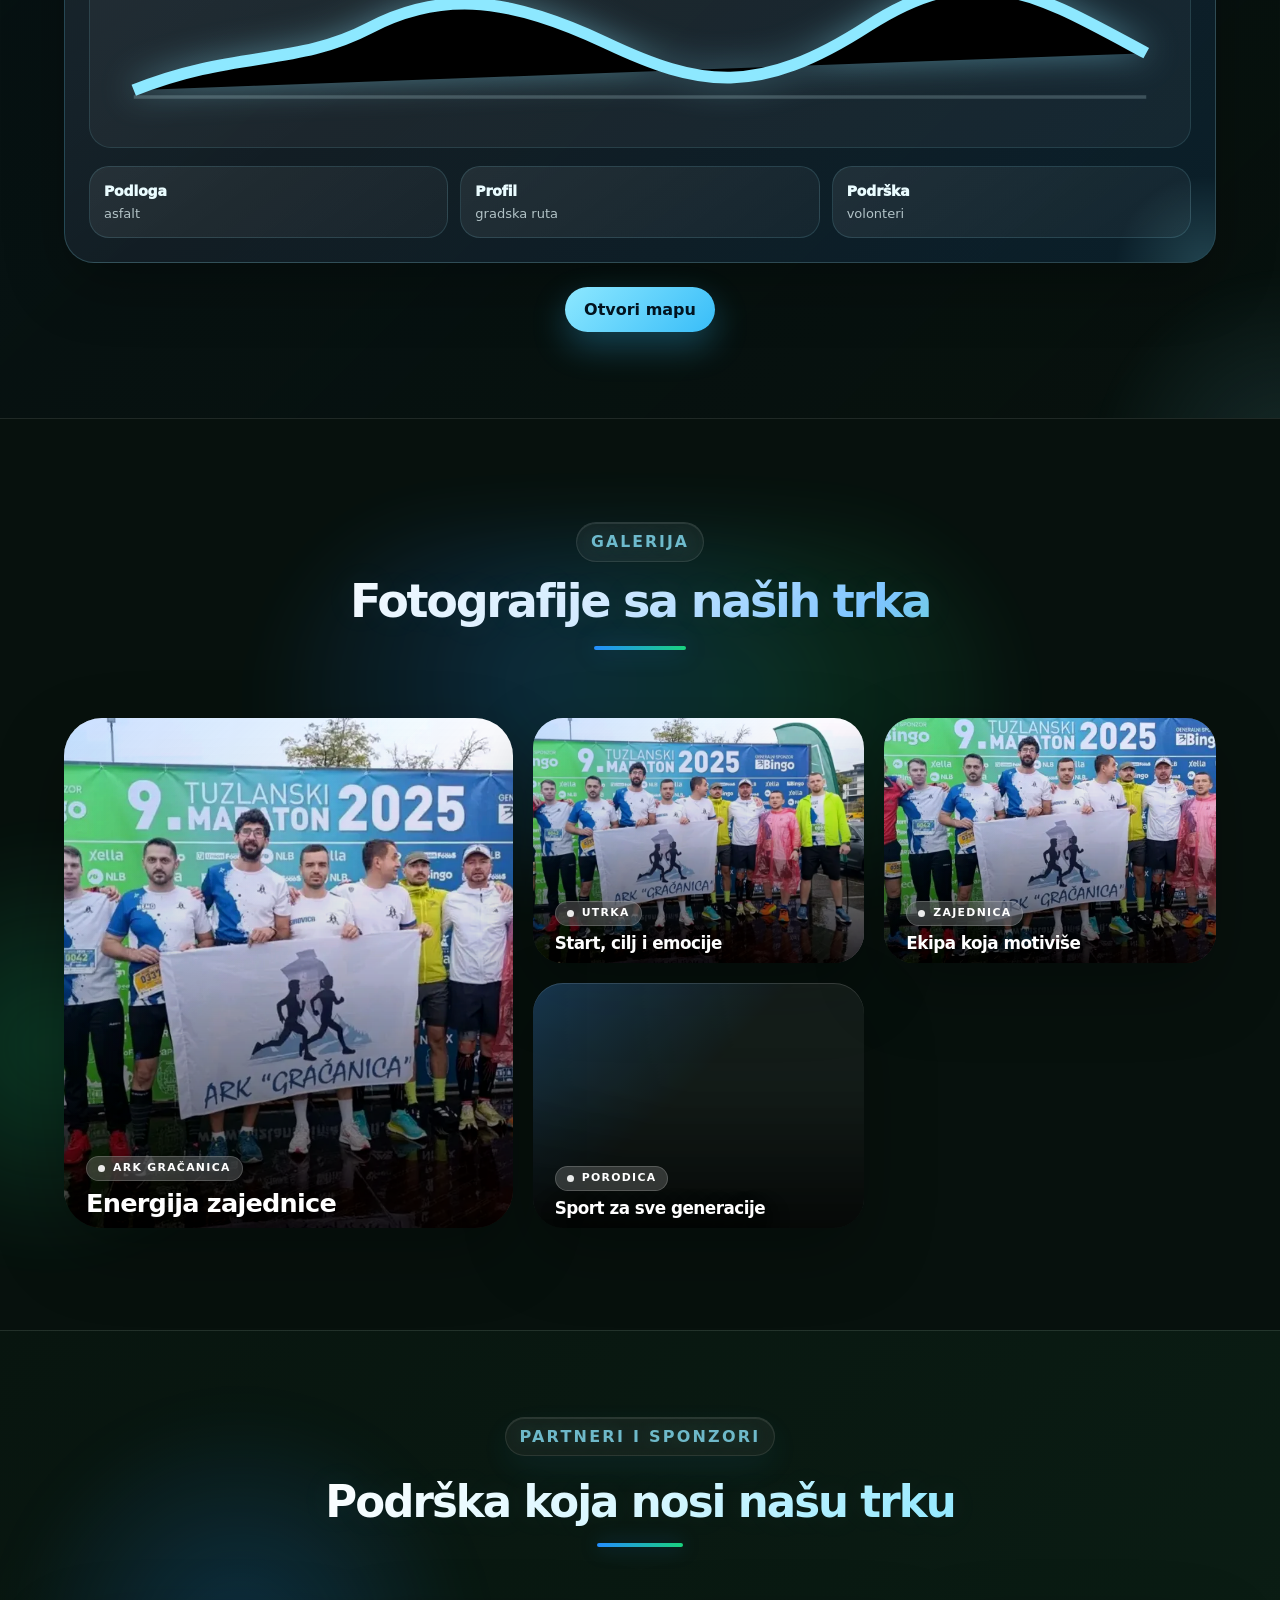
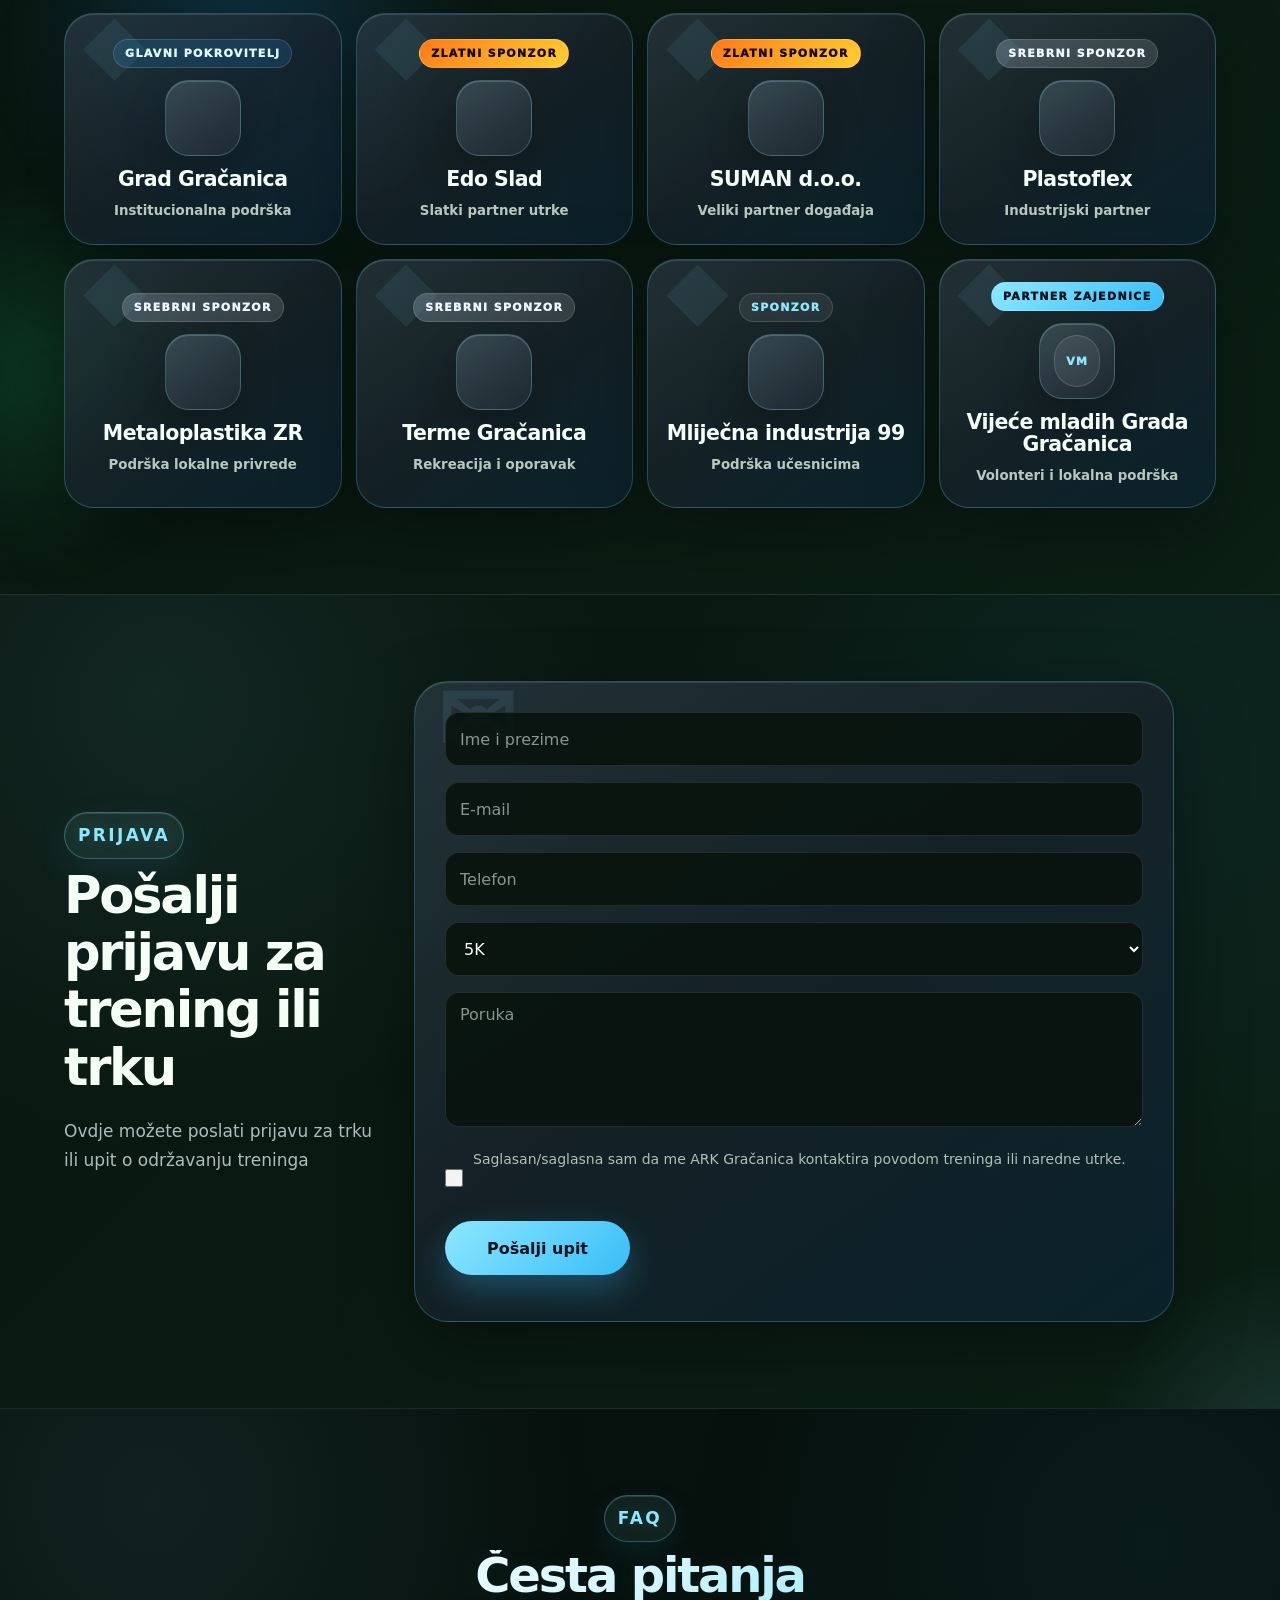
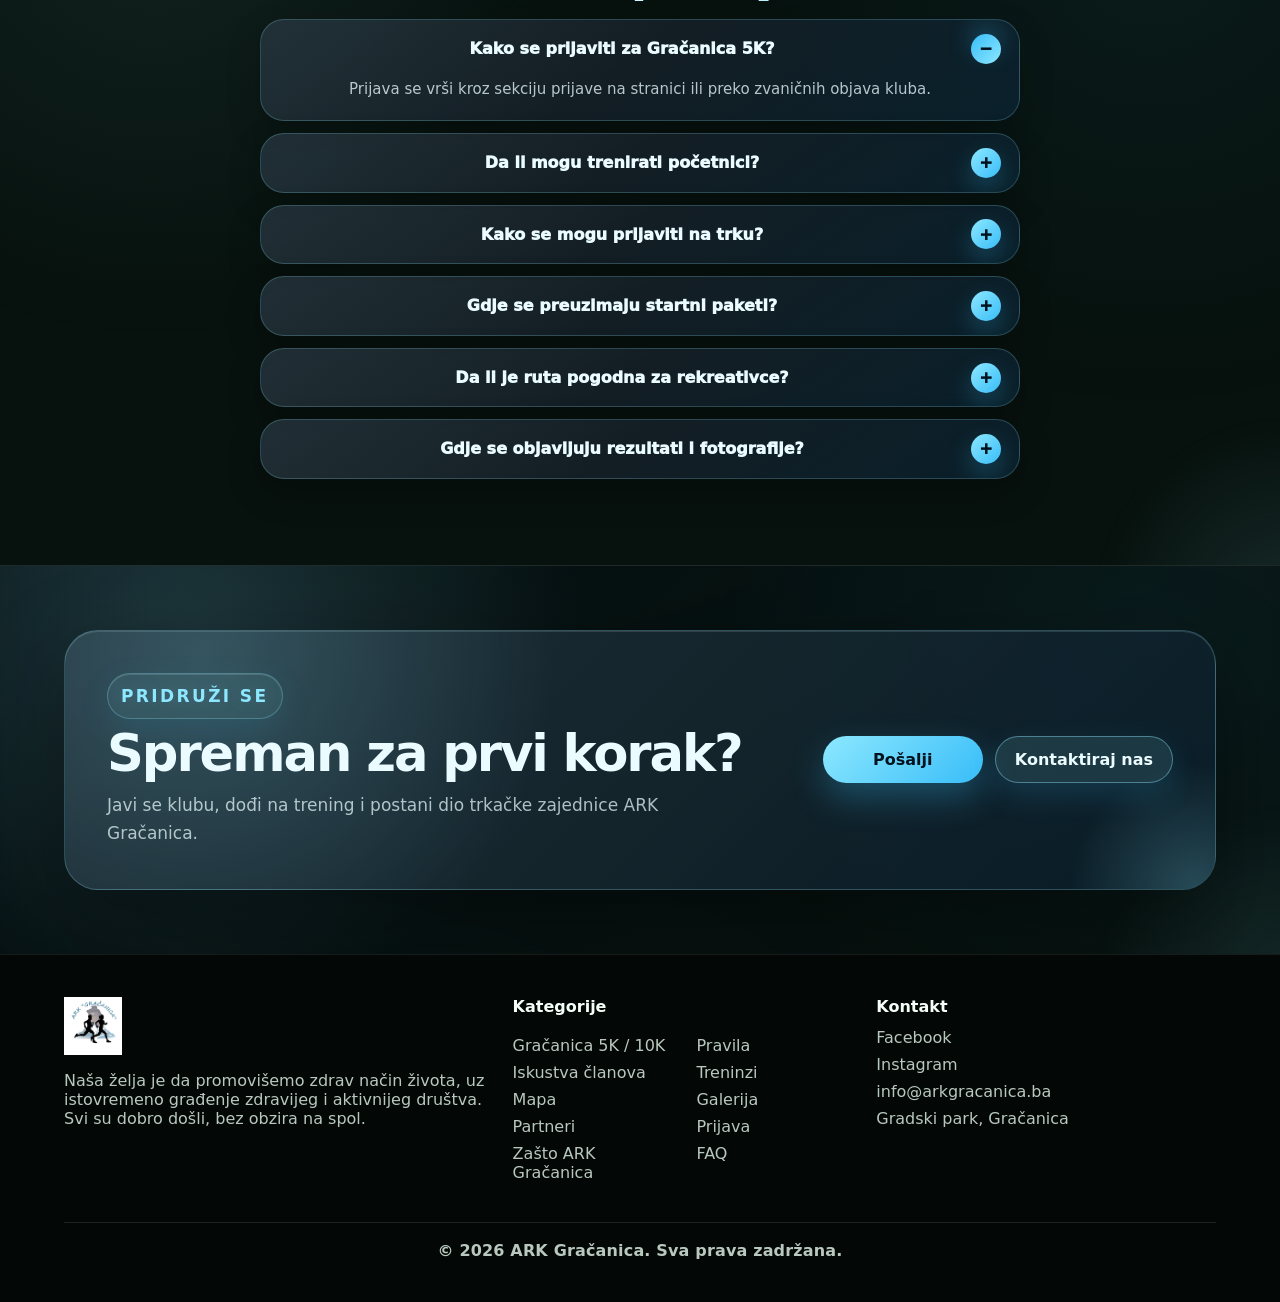
==== commit 670b776b: "Add training insights and weekly training plan" ====
--- a/index.html
+++ b/index.html
@@ -581,6 +581,39 @@
               <b data-i18n="tipTitle">Savjet dana:</b>
               <span id="tipText">Zagrij se 10 minuta prije svakog bržeg treninga.</span>
             </div>
+            <div class="training-insights">
+  <article class="training-mini-card">
+    <span>01</span>
+    <h3>Plan za početnike</h3>
+    <p>Počni sa 3 lagana treninga sedmično. Fokus je na kontinuitetu, ne na brzini.</p>
+  </article>
+
+  <article class="training-mini-card">
+    <span>02</span>
+    <h3>Tempo zona</h3>
+    <p>Za većinu treninga trči tempom na kojem možeš normalno pričati.</p>
+  </article>
+
+  <article class="training-mini-card">
+    <span>03</span>
+    <h3>Oporavak</h3>
+    <p>Odmor je dio napretka. Lagani dani pomažu da budeš spreman za jače treninge.</p>
+  </article>
+</div>
+
+<div class="weekly-training-card">
+  <div>
+    <p class="eyebrow">Mini plan</p>
+    <h3>Primjer sedmice za rekreativce</h3>
+  </div>
+
+  <ul>
+    <li><b>Ponedjeljak</b><span>Lagana šetnja ili odmor</span></li>
+    <li><b>Srijeda</b><span>Lagano trčanje 25–35 min</span></li>
+    <li><b>Petak</b><span>Kratki tempo blokovi</span></li>
+    <li><b>Nedjelja</b><span>Duža lagana ruta</span></li>
+  </ul>
+</div>
           </div>
         </div>
       </section>
--- a/app.css
+++ b/app.css
@@ -49,6 +49,77 @@
   background: var(--bg);
   color: var(--text);
   overflow-x: hidden;
+}
+/* FIX: Join / Prijava sekcija u light mode */
+body.light #join,
+body.light .join {
+  background:
+    radial-gradient(circle at 18% 12%, rgba(56, 189, 248, 0.13), transparent 34%),
+    radial-gradient(circle at 82% 88%, rgba(25, 210, 125, 0.10), transparent 36%),
+    linear-gradient(135deg, #f6fbff 0%, #eef9ff 48%, #f7fff9 100%) !important;
+  color: var(--text) !important;
+}
+
+/* Tekst lijevo u Prijava sekciji */
+body.light #join .copy h2,
+body.light .join .copy h2 {
+  color: #062032 !important;
+}
+
+body.light #join .copy p,
+body.light .join .copy p,
+body.light #join p,
+body.light .join p {
+  color: #456170 !important;
+}
+
+/* Eyebrow "Prijava" da ne bude previše plav */
+body.light #join .eyebrow,
+body.light .join .eyebrow {
+  color: #0f749f !important;
+}
+
+/* Forma u light mode */
+body.light #joinForm,
+body.light .join .form {
+  background:
+    linear-gradient(145deg, rgba(255, 255, 255, 0.96), rgba(235, 248, 255, 0.82)) !important;
+  border-color: rgba(14, 165, 233, 0.16) !important;
+  box-shadow:
+    0 24px 70px rgba(20, 70, 100, 0.14),
+    inset 0 1px 0 rgba(255, 255, 255, 0.85) !important;
+}
+
+/* Inputi/select/textarea */
+body.light #joinForm input,
+body.light #joinForm select,
+body.light #joinForm textarea {
+  background: #ffffff !important;
+  color: #062032 !important;
+  border-color: rgba(14, 165, 233, 0.18) !important;
+}
+
+body.light #joinForm input::placeholder,
+body.light #joinForm textarea::placeholder {
+  color: rgba(69, 97, 112, 0.62) !important;
+}
+
+/* Consent tekst ispod forme */
+body.light #joinForm .consent-check,
+body.light .join .consent-check {
+  color: #456170 !important;
+}
+
+/* Poruka ispod dugmeta */
+body.light #joinForm .form-msg,
+body.light .join .form-msg {
+  color: #0f749f !important;
+}
+
+/* Ako je error poruka */
+body.light #joinForm .form-msg.error,
+body.light .join .form-msg.error {
+  color: #c24141 !important;
 }
 
 body.light {
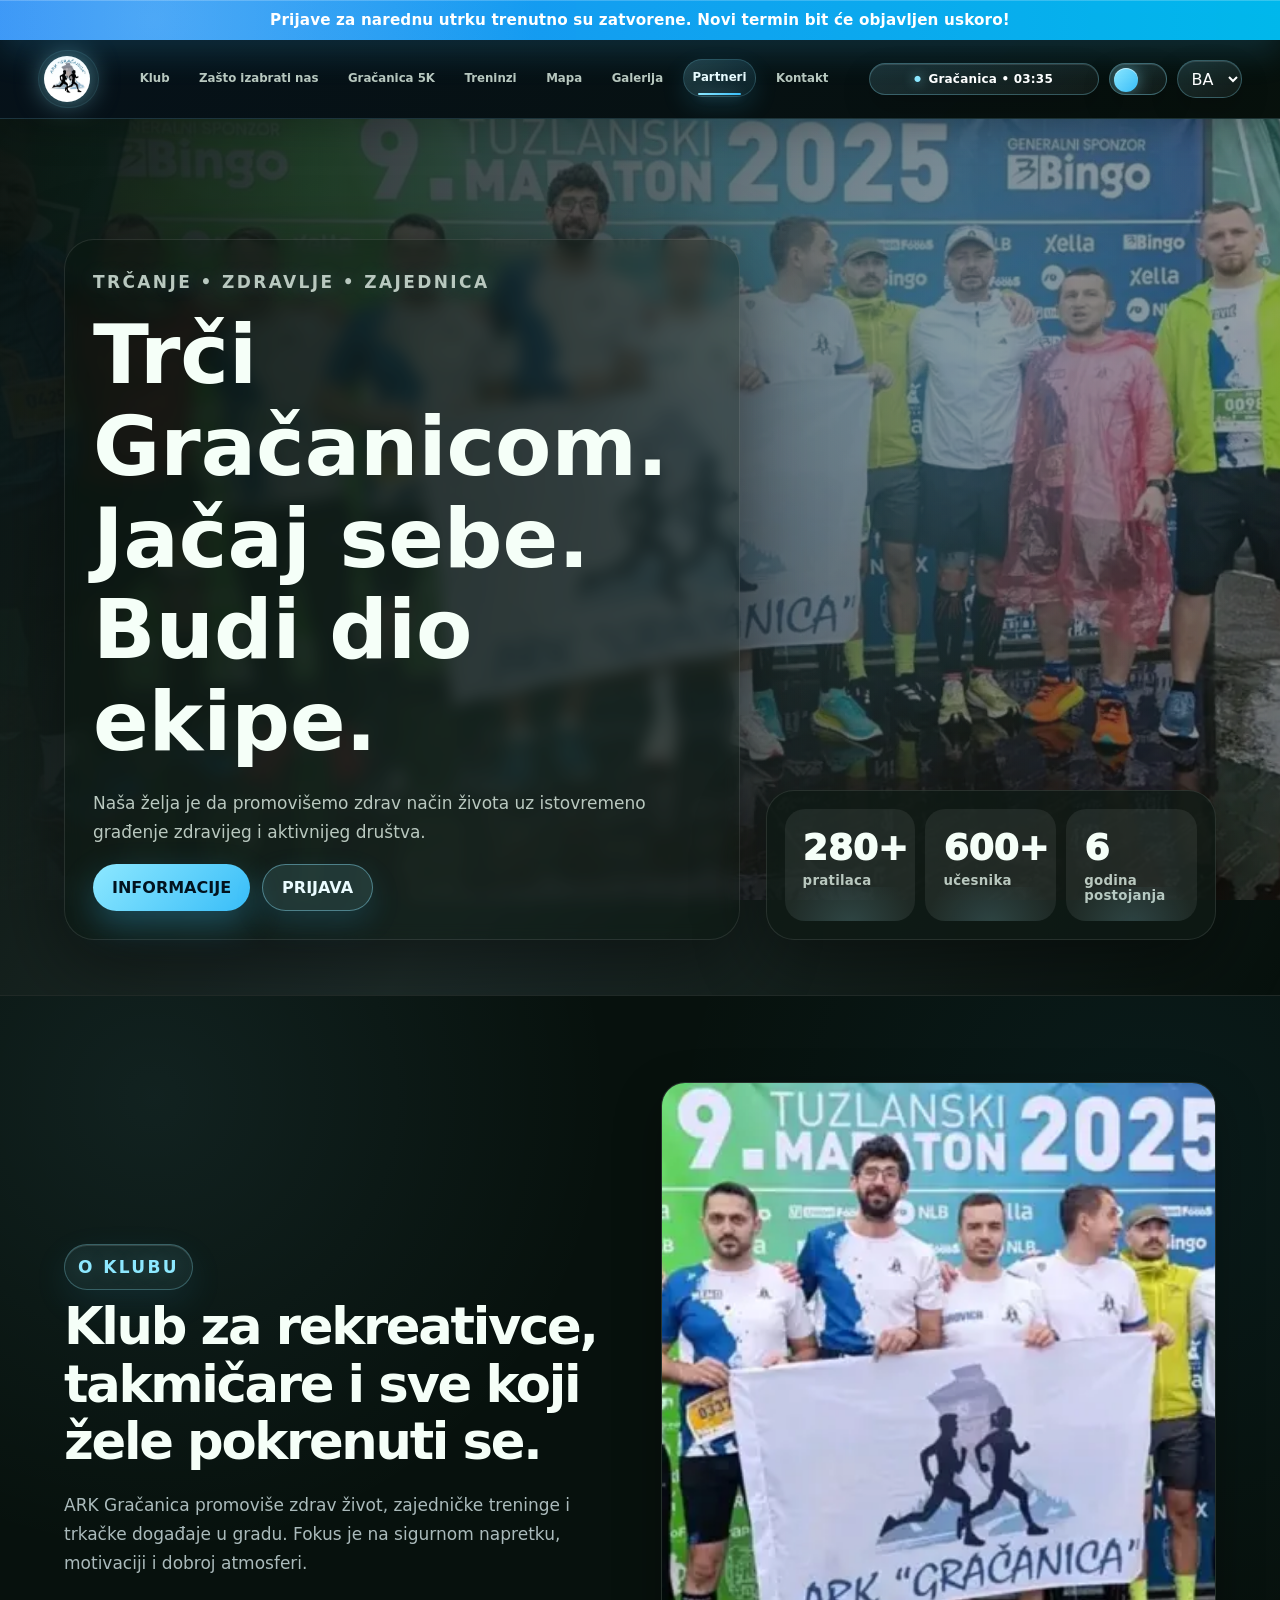
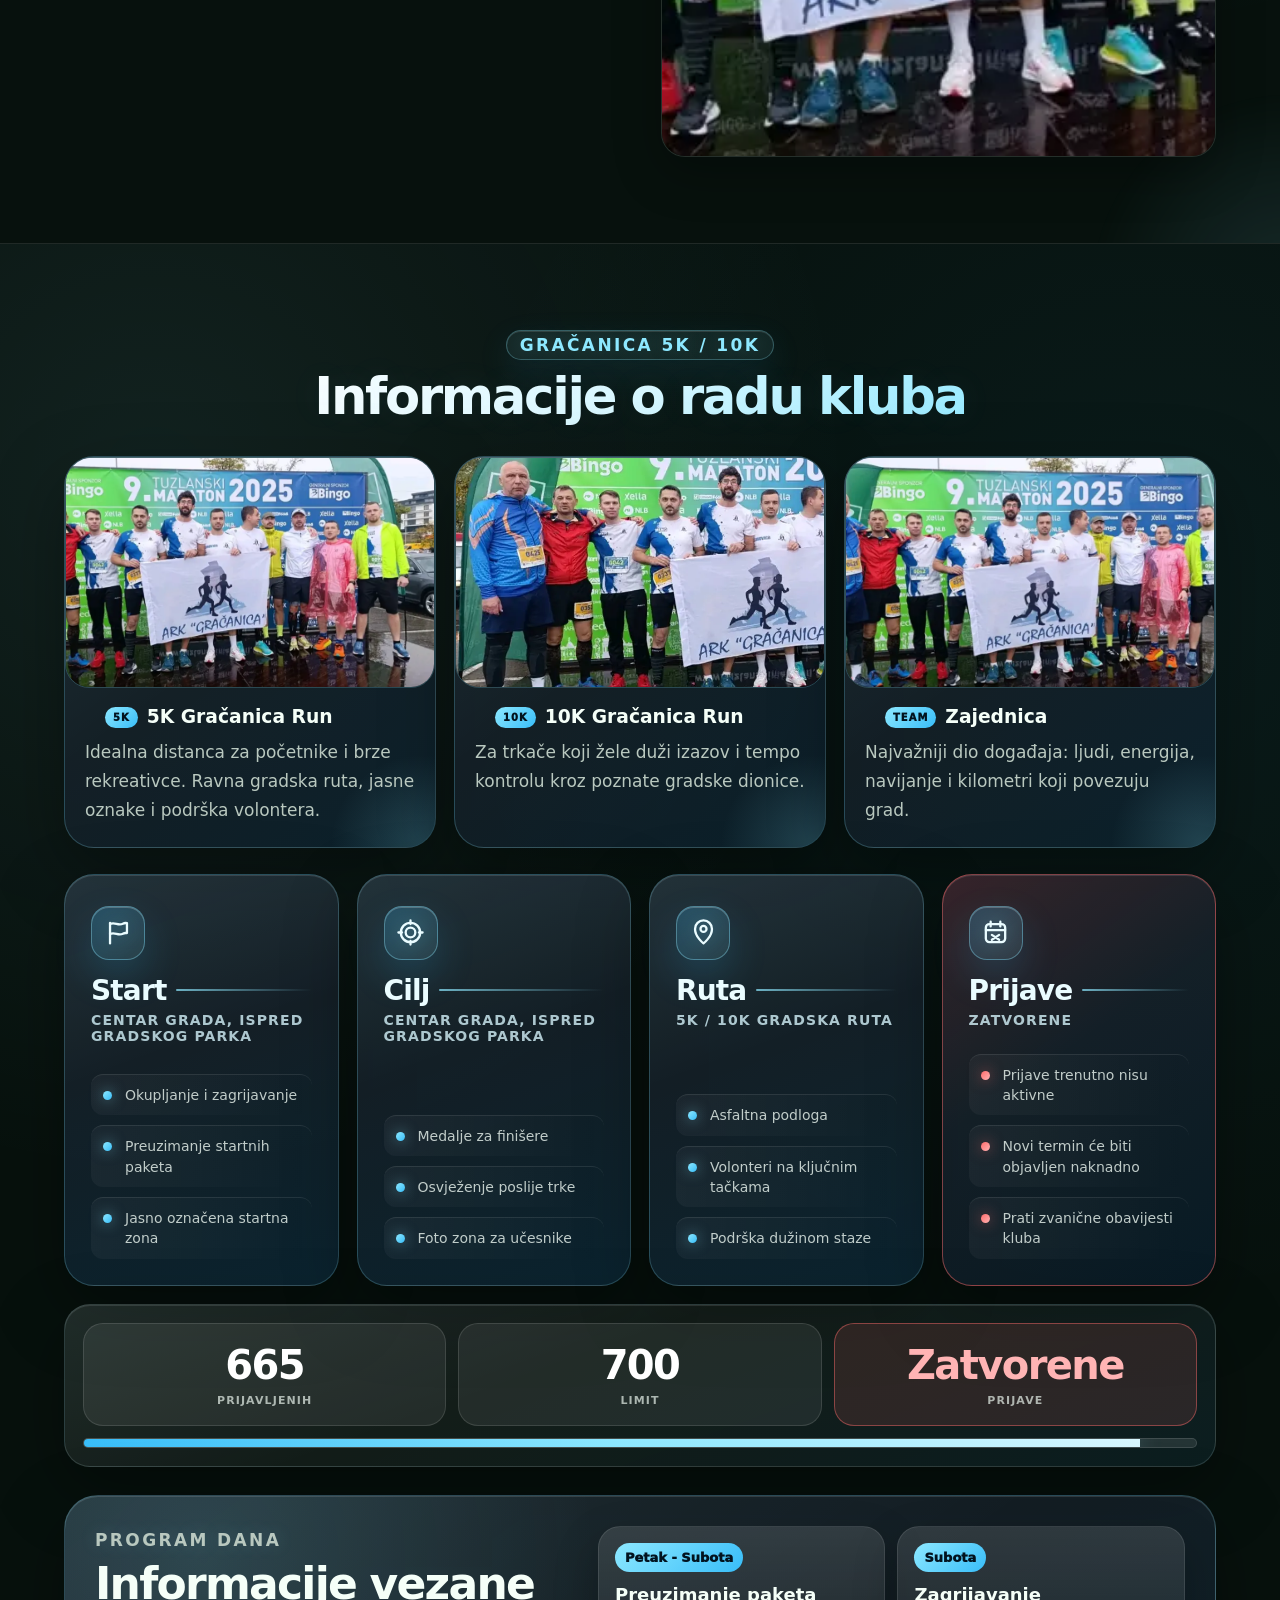
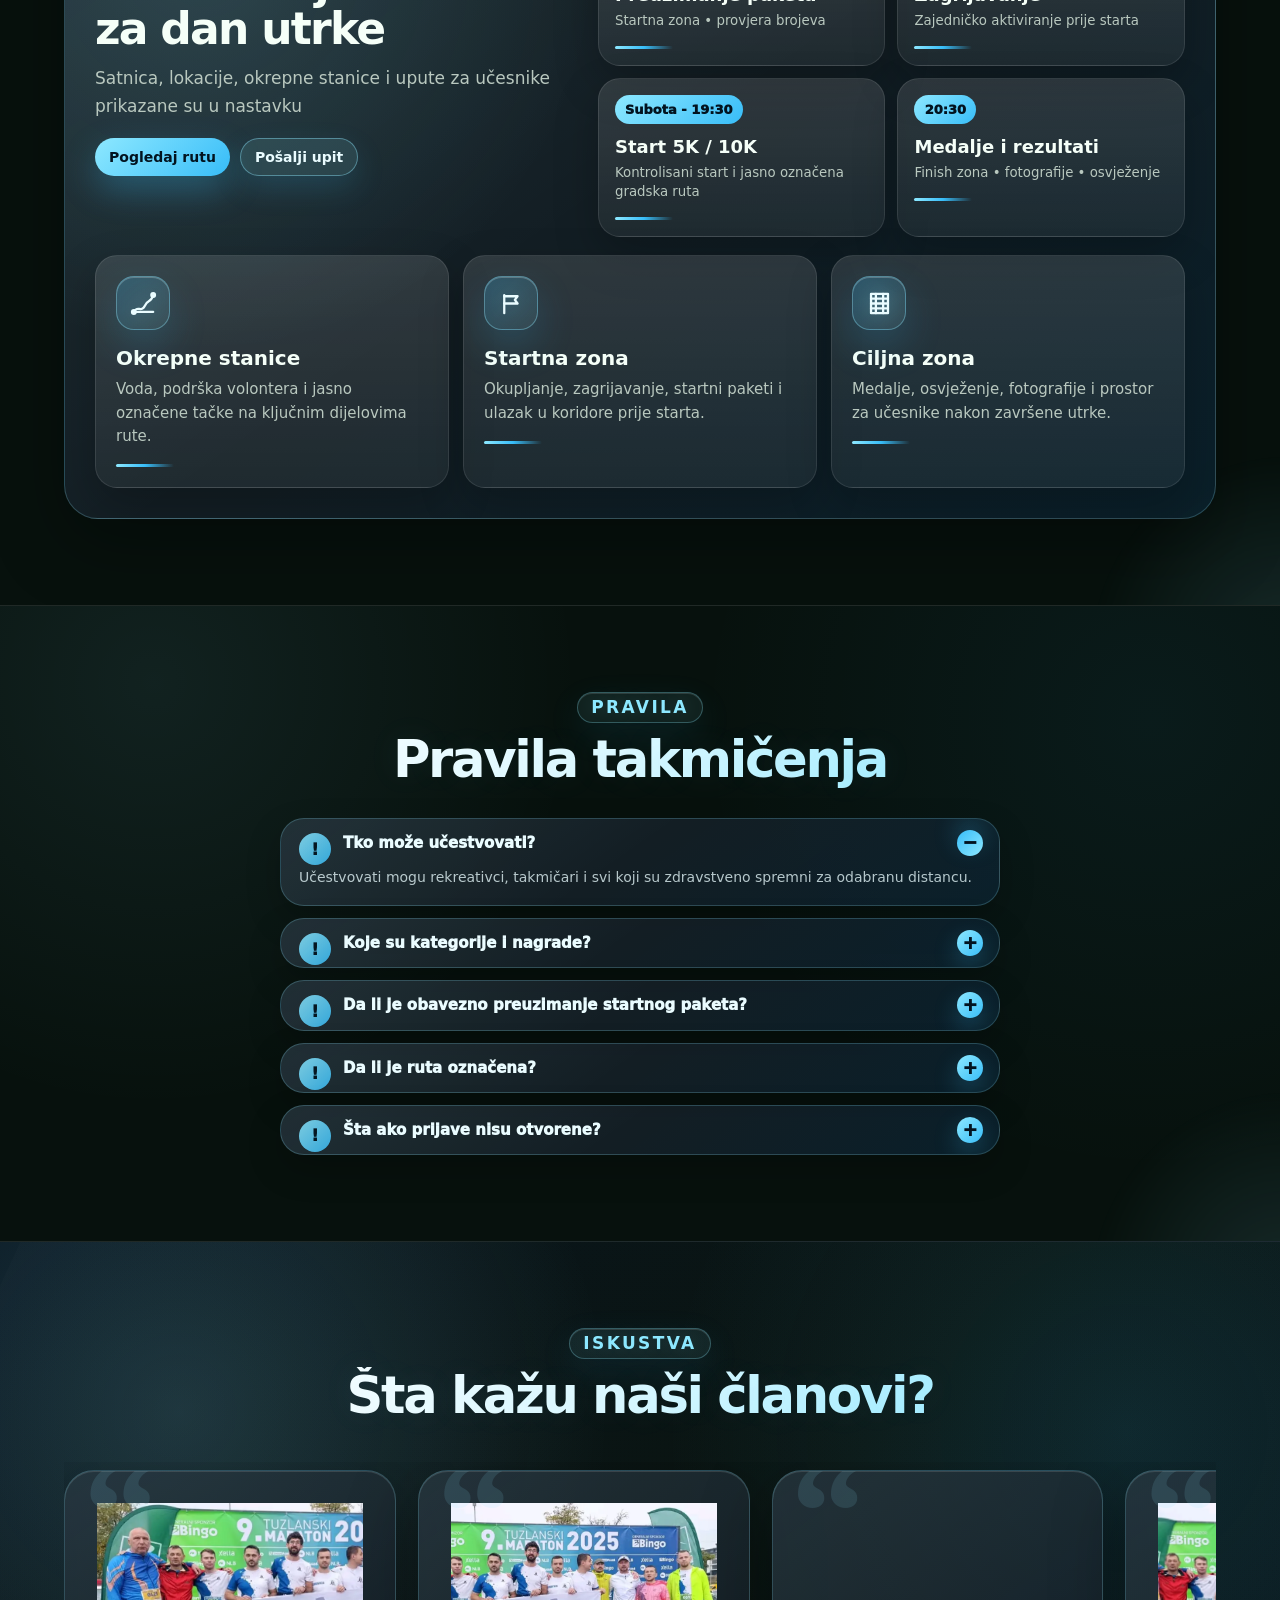
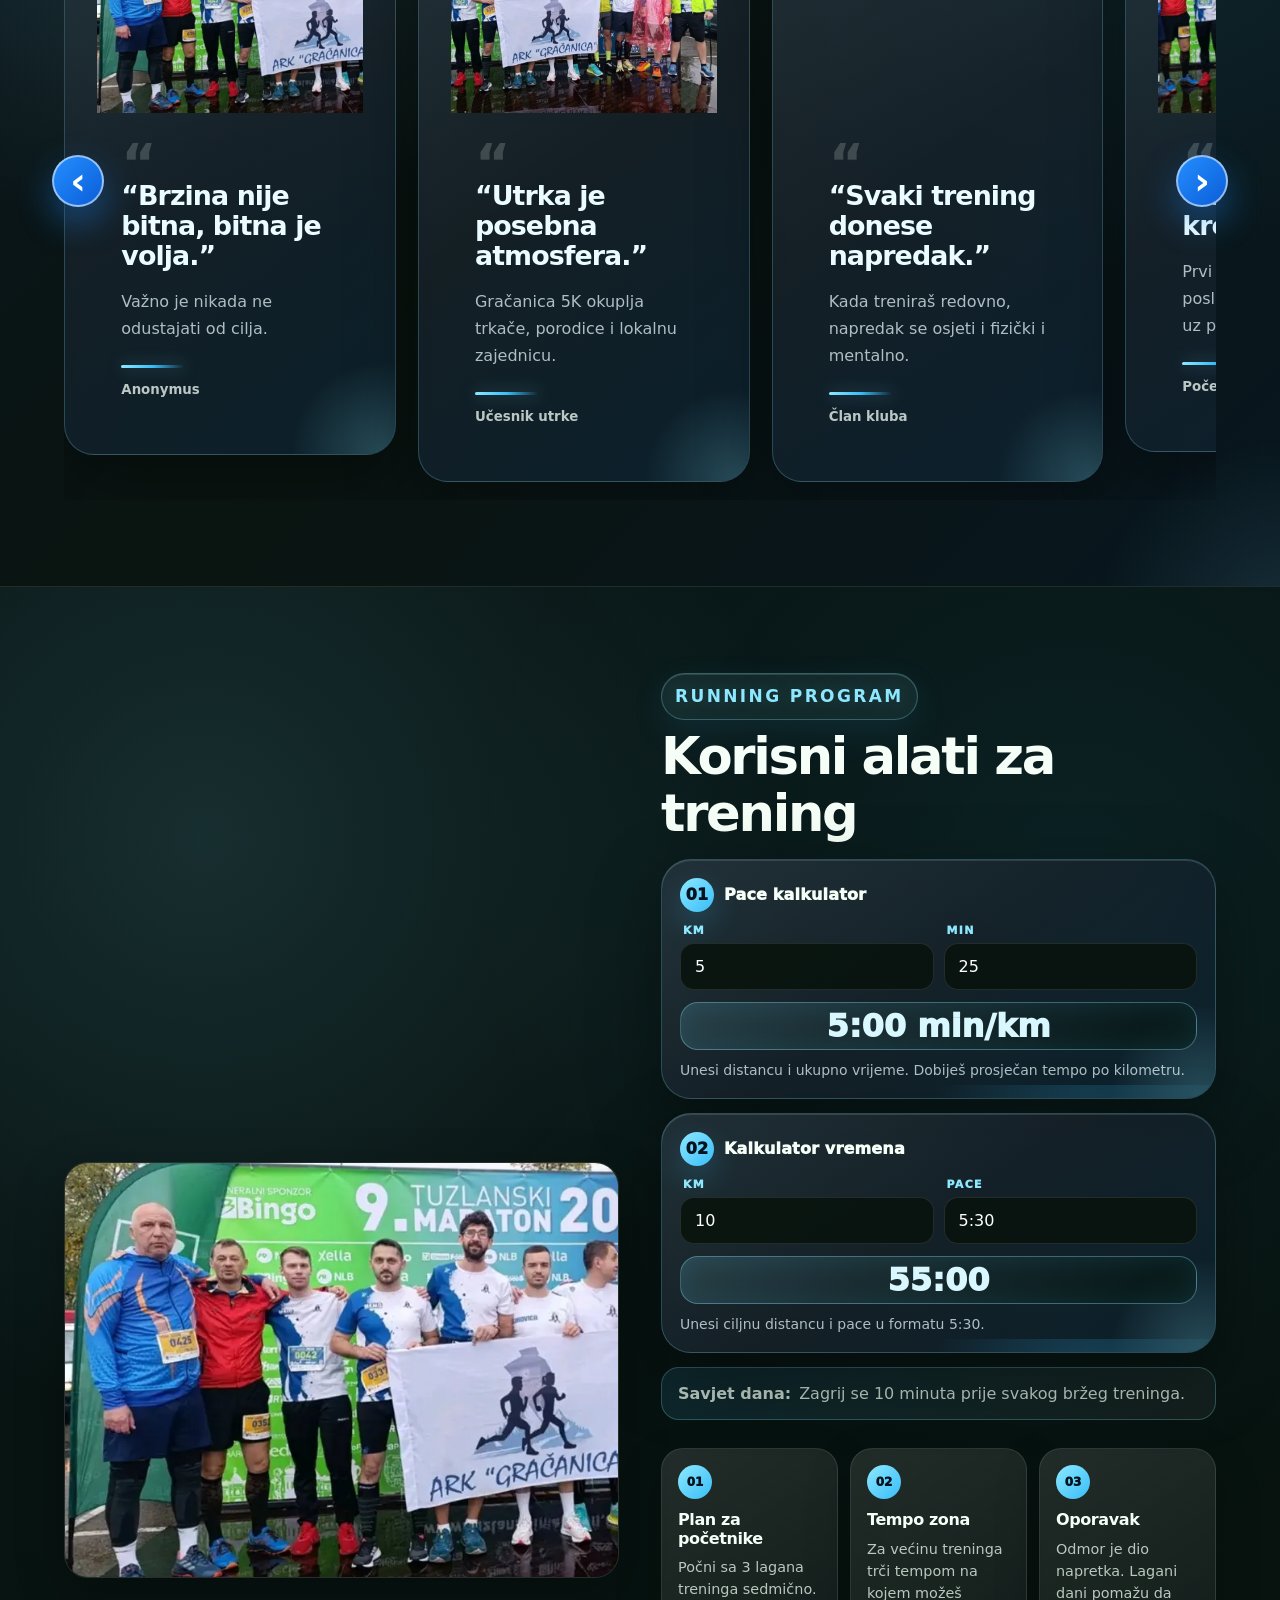
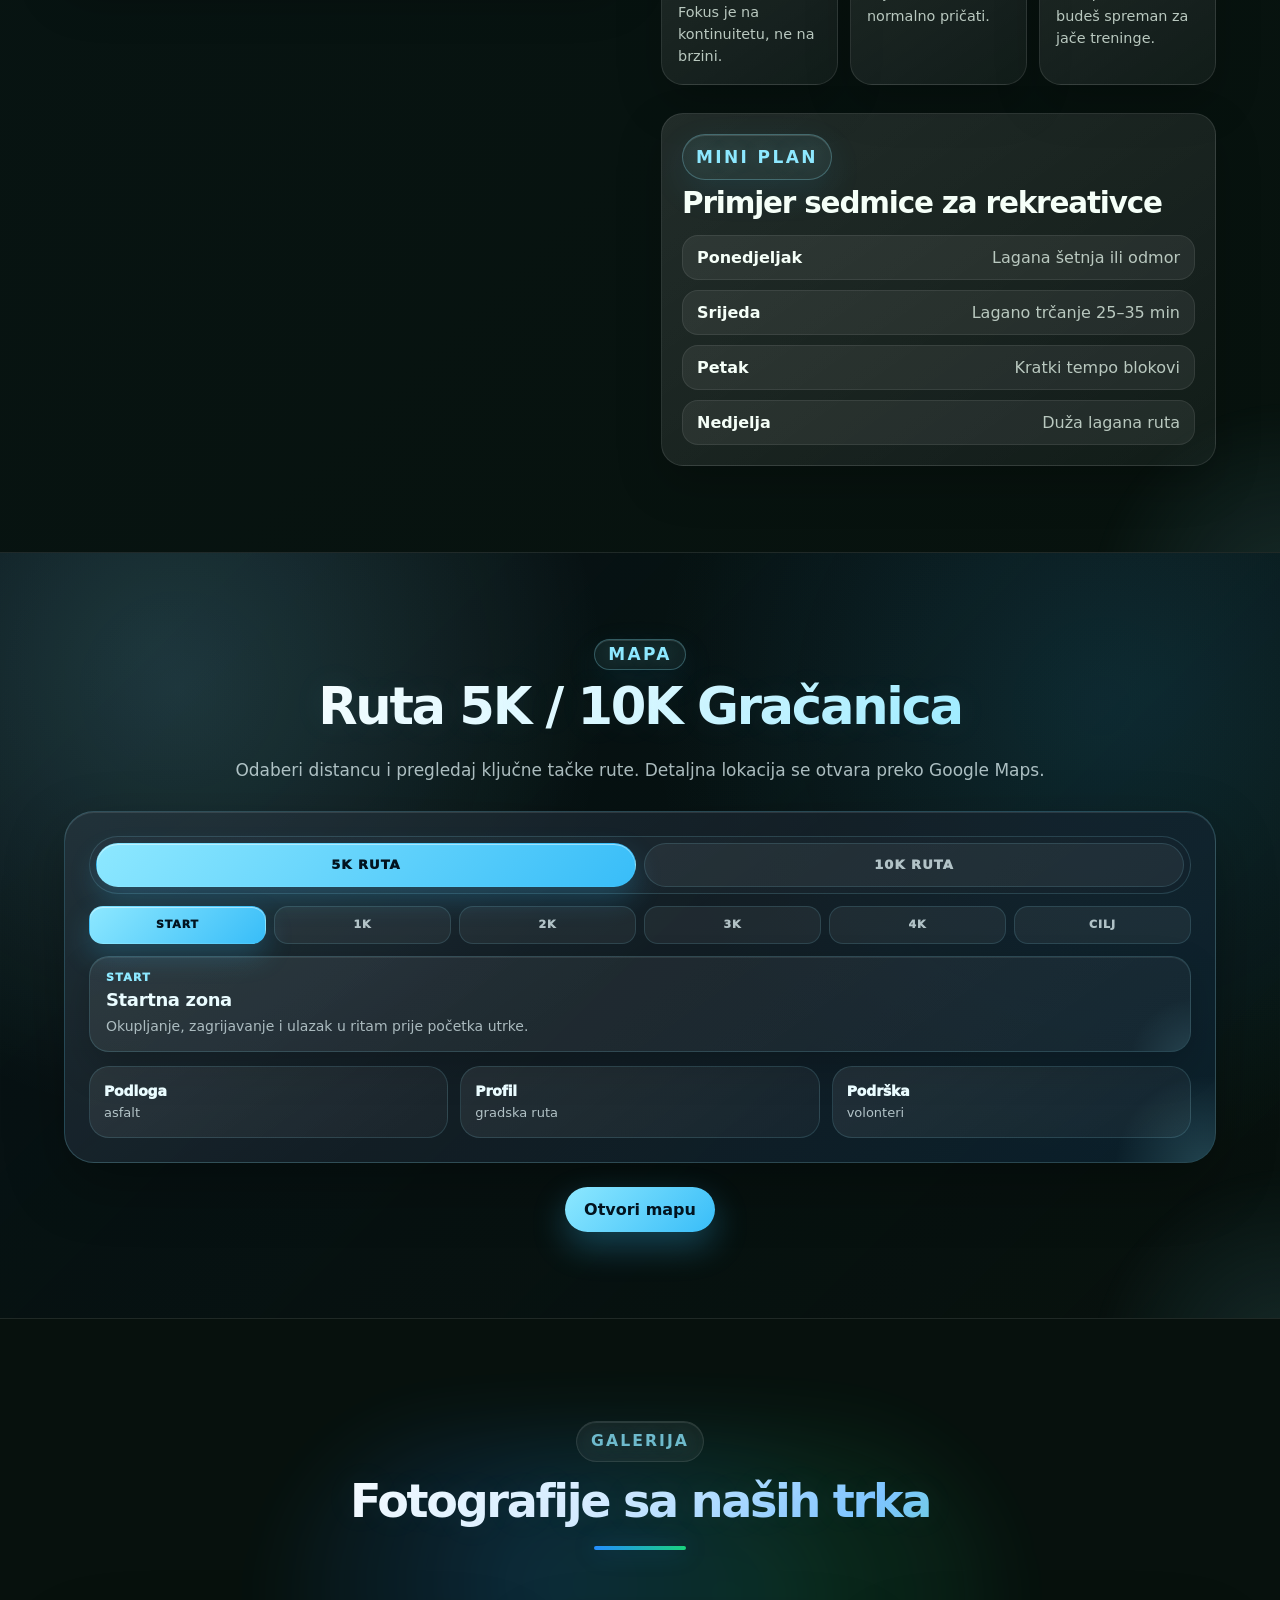
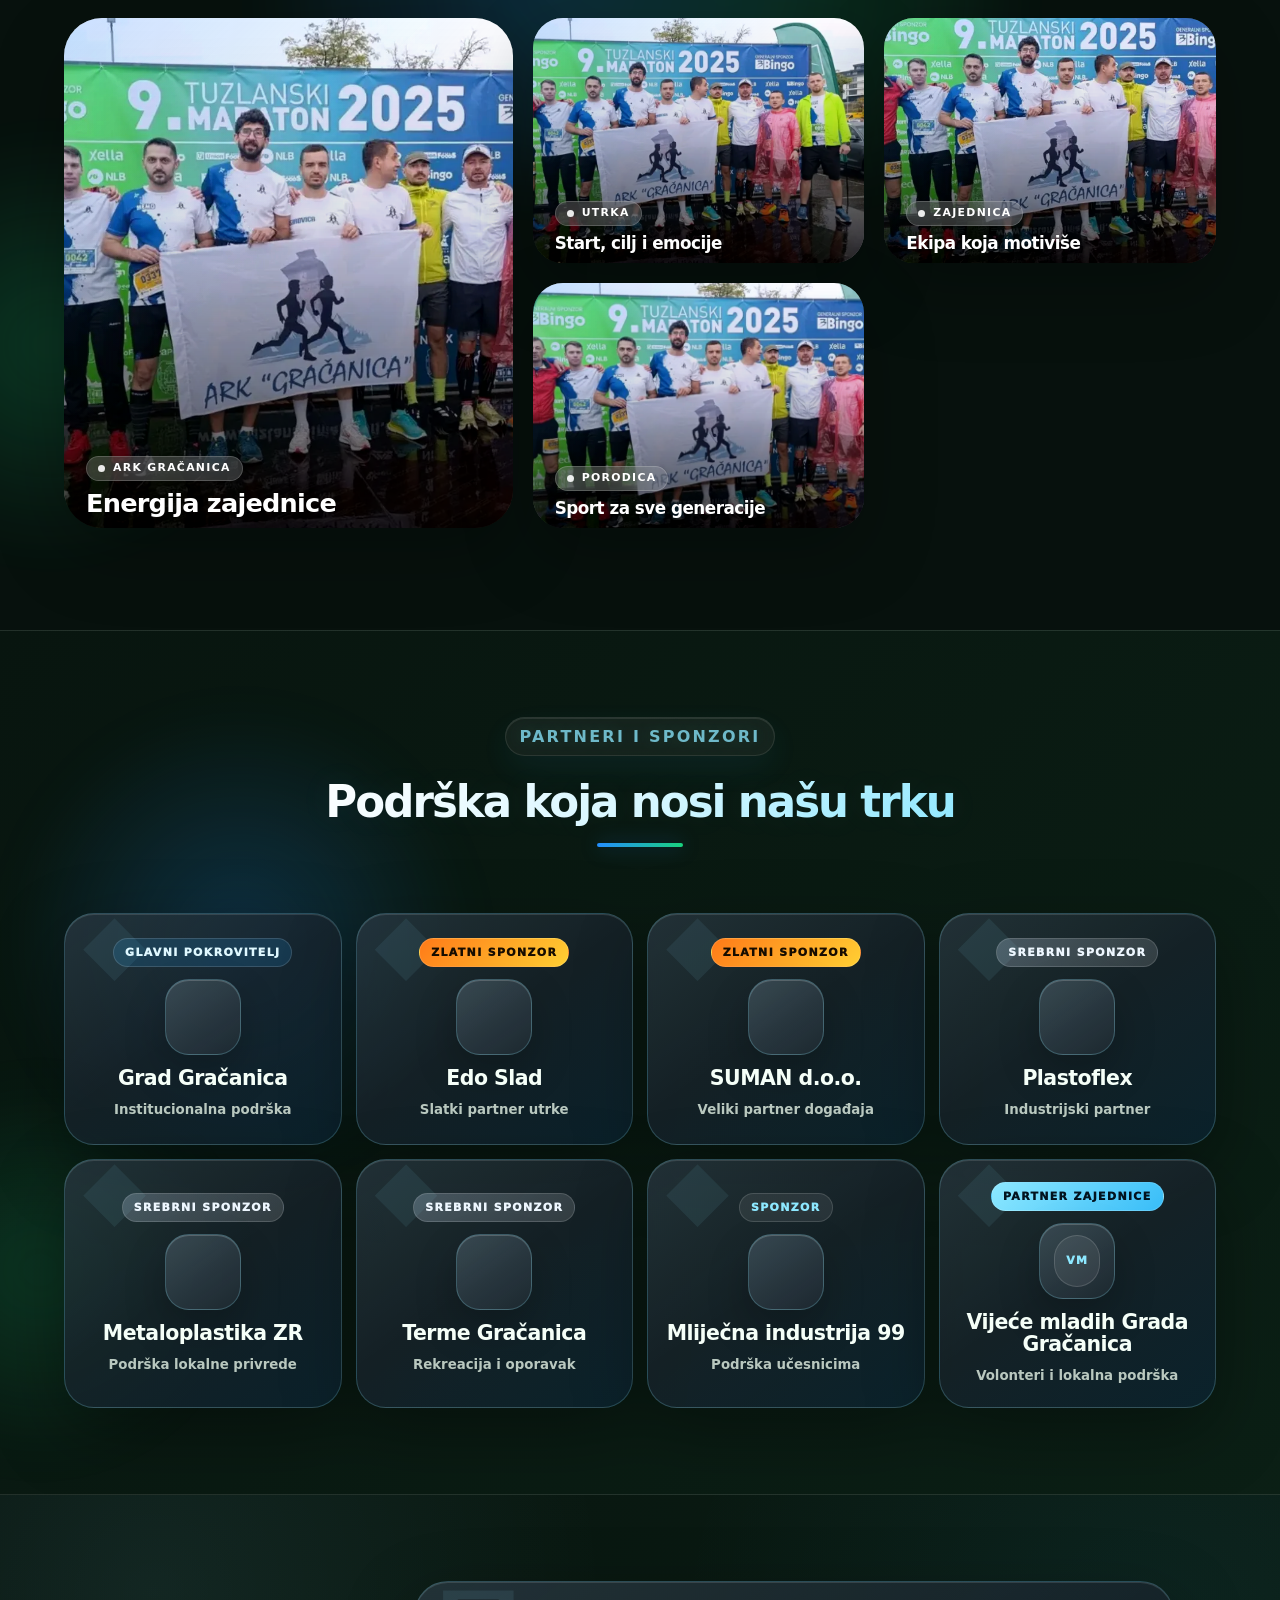
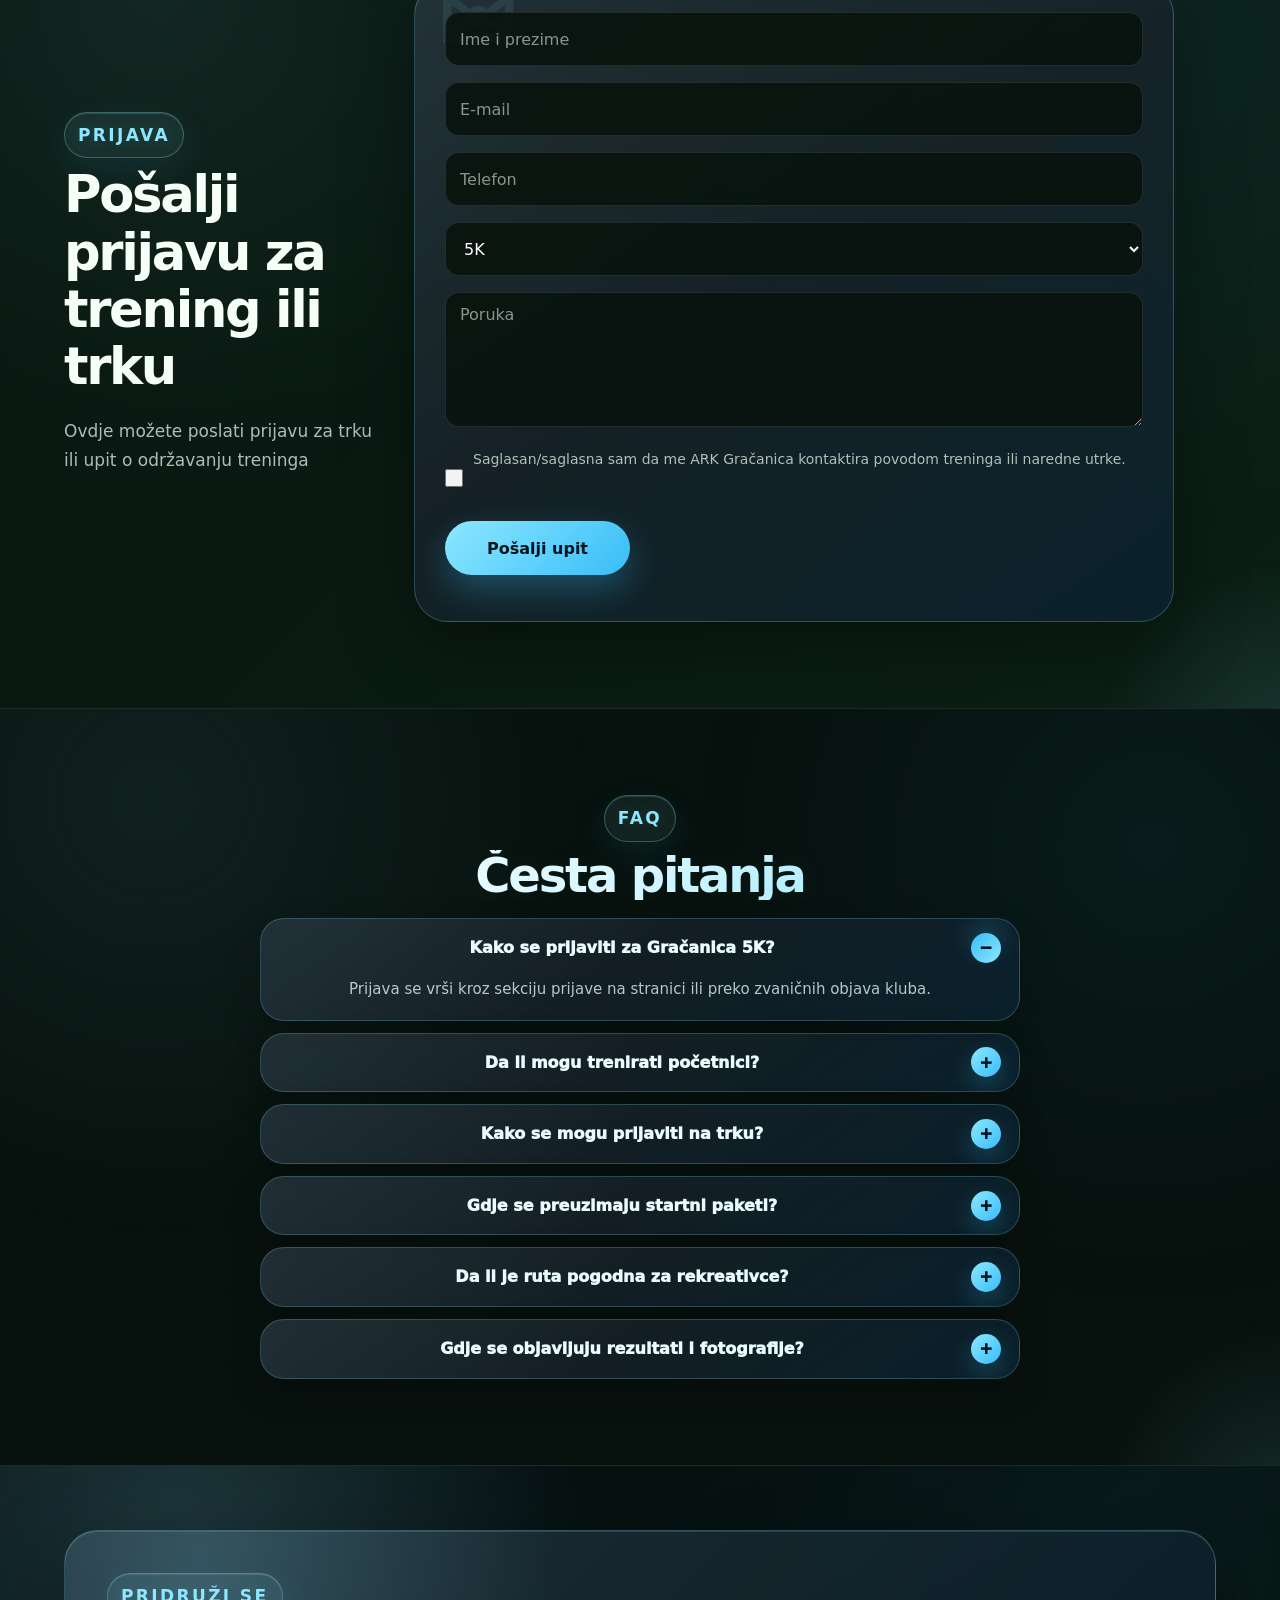
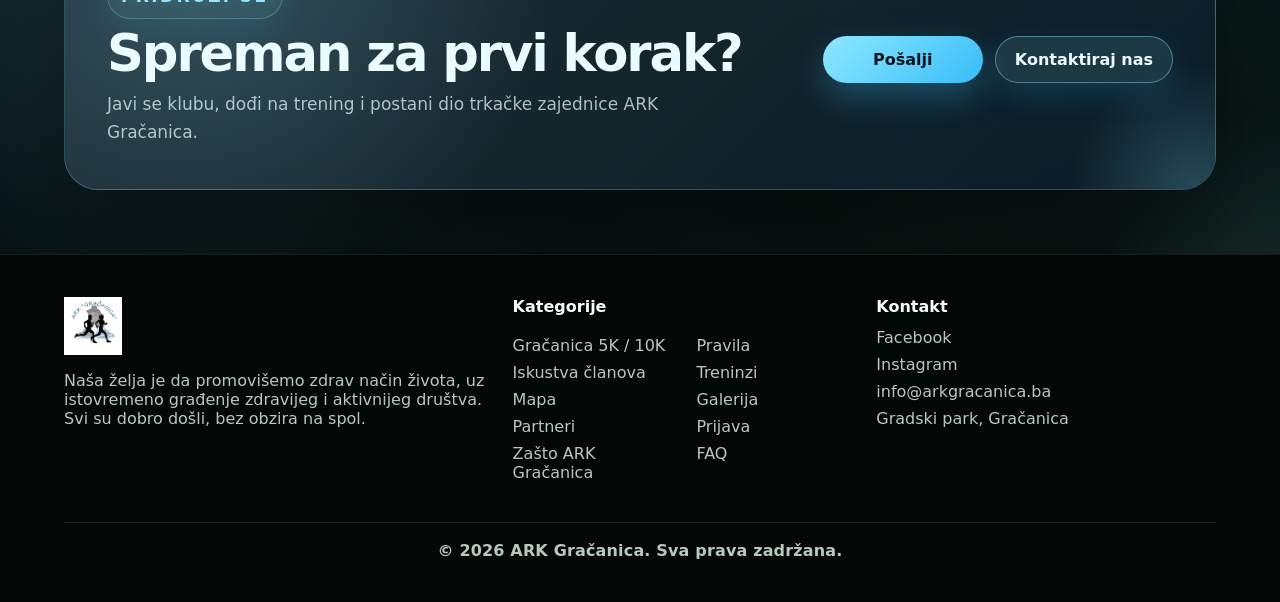
==== commit e18e3160: "Update index.html" ====
--- a/index.html
+++ b/index.html
@@ -618,62 +618,44 @@
         </div>
       </section>
 
-     <section id="map" class="section">
+     <section id="map" class="section map-clean-section">
   <div class="section-head reveal">
     <p class="eyebrow">Mapa</p>
     <h2>Ruta 5K / 10K Gračanica</h2>
+    <p>
+      Odaberi distancu i pregledaj ključne tačke rute. Detaljna lokacija se otvara preko Google Maps.
+    </p>
   </div>
 
-  <div class="map-wrap reveal">
-    <svg viewBox="0 0 900 380" role="img" aria-label="Ilustracija Gračanica 5K rute">
-      <rect width="900" height="380" rx="24"></rect>
-      <path d="M95 285 C180 170 260 210 330 135 S500 80 585 165 720 260 805 115"></path>
-      <circle cx="95" cy="285" r="12"></circle>
-      <circle cx="805" cy="115" r="12"></circle>
-      <text x="70" y="330">START</text>
-      <text x="770" y="85">CILJ</text>
-    </svg>
+  <div class="route-pro-panel route-clean-panel reveal" aria-label="Detalji rute">
+    <div class="route-tabs route-tabs-buttons" aria-label="Odabir distance">
+      <button class="active" type="button" data-route="5k">5K ruta</button>
+      <button type="button" data-route="10k">10K ruta</button>
+    </div>
+
+    <div class="route-km-row route-km-buttons" aria-label="Detalji po kilometru">
+      <button class="active" type="button" data-km="start">START</button>
+      <button type="button" data-km="1">1K</button>
+      <button type="button" data-km="2">2K</button>
+      <button type="button" data-km="3">3K</button>
+      <button type="button" data-km="4">4K</button>
+      <button type="button" data-km="finish">CILJ</button>
+    </div>
+
+    <div class="route-point-info" id="routePointInfo">
+      <span>START</span>
+      <b>Startna zona</b>
+      <p>Okupljanje, zagrijavanje i ulazak u ritam prije početka utrke.</p>
+    </div>
+
+    <div class="route-meta route-clean-meta">
+      <span><b>Podloga</b> asfalt</span>
+      <span><b>Profil</b> gradska ruta</span>
+      <span><b>Podrška</b> volonteri</span>
+    </div>
   </div>
 
-    <div class="route-pro-panel reveal" aria-label="Detalji rute">
-      <div class="route-tabs route-tabs-buttons" aria-label="Odabir distance">
-        <button class="active" type="button" data-route="5k">5K ruta</button>
-        <button type="button" data-route="10k">10K ruta</button>
-      </div>
-
-      <div class="route-km-row route-km-buttons" aria-label="Detalji po kilometru">
-  <button class="active" type="button" data-km="start">START</button>
-  <button type="button" data-km="1">1K</button>
-  <button type="button" data-km="2">2K</button>
-  <button type="button" data-km="3">3K</button>
-  <button type="button" data-km="4">4K</button>
-  <button type="button" data-km="5">5K</button>
-  <button type="button" data-km="6">6K</button>
-  <button type="button" data-km="7">7K</button>
-  <button type="button" data-km="8">8K</button>
-  <button type="button" data-km="9">9K</button>
-  <button type="button" data-km="finish">CILJ</button>
-</div>
-
-      <div class="route-point-info" id="routePointInfo">
-        <span>START</span>
-        <b>Startna zona</b>
-        <p>Okupljanje, zagrijavanje i ulazak u ritam prije početka utrke.</p>
-      </div>
-
-      <svg class="elevation-line" viewBox="0 0 640 120" role="img" aria-label="Profil rute">
-        <path d="M20 92 C80 68 116 78 160 55 S245 38 300 64 390 96 455 54 555 35 620 70"></path>
-        <line x1="20" y1="96" x2="620" y2="96"></line>
-      </svg>
-
-      <div class="route-meta">
-        <span><b>Podloga</b> asfalt</span>
-        <span><b>Profil</b> gradska ruta</span>
-        <span><b>Podrška</b> volonteri</span>
-      </div>
-    </div>
-
-    <div class="section-cta reveal">
+  <div class="section-cta reveal">
     <a
       class="btn"
       target="_blank"
--- a/app.css
+++ b/app.css
@@ -7508,3 +7508,122 @@
   position: relative;
   z-index: 0;
 }
+
+/* Training extra content */
+.training-insights {
+  display: grid;
+  grid-template-columns: repeat(3, 1fr);
+  gap: 12px;
+  margin-top: 14px;
+}
+
+.training-mini-card,
+.weekly-training-card {
+  position: relative;
+  overflow: hidden;
+  border: 1px solid var(--line);
+  border-radius: 22px;
+  background:
+    linear-gradient(145deg, rgba(255, 255, 255, 0.11), rgba(255, 255, 255, 0.045));
+  box-shadow: 0 18px 45px rgba(0, 0, 0, 0.22);
+}
+
+.training-mini-card {
+  padding: 16px;
+}
+
+.training-mini-card span {
+  display: inline-grid;
+  place-items: center;
+  width: 34px;
+  height: 34px;
+  margin-bottom: 12px;
+  border-radius: 50%;
+  background: linear-gradient(135deg, var(--blue-2), var(--blue));
+  color: #02131f;
+  font-size: 12px;
+  font-weight: 950;
+}
+
+.training-mini-card h3 {
+  margin: 0 0 8px;
+  font-size: 1rem;
+  line-height: 1.15;
+  letter-spacing: -0.025em;
+}
+
+.training-mini-card p {
+  margin: 0 !important;
+  color: var(--muted) !important;
+  font-size: 0.9rem !important;
+  line-height: 1.55 !important;
+}
+
+.weekly-training-card {
+  margin-top: 14px;
+  padding: 20px;
+}
+
+.weekly-training-card h3 {
+  margin: 6px 0 16px;
+  font-size: clamp(1.35rem, 2.3vw, 2rem);
+  line-height: 1.05;
+  letter-spacing: -0.04em;
+}
+
+.weekly-training-card ul {
+  display: grid;
+  gap: 10px;
+  list-style: none;
+  padding: 0;
+  margin: 0;
+}
+
+.weekly-training-card li {
+  display: flex;
+  justify-content: space-between;
+  gap: 14px;
+  padding: 12px 14px;
+  border-radius: 16px;
+  background: rgba(255, 255, 255, 0.065);
+  border: 1px solid rgba(255, 255, 255, 0.08);
+}
+
+.weekly-training-card li b {
+  color: var(--text);
+}
+
+.weekly-training-card li span {
+  color: var(--muted);
+  text-align: right;
+}
+
+/* Light mode */
+body.light .training-mini-card,
+body.light .weekly-training-card {
+  background:
+    linear-gradient(145deg, rgba(255, 255, 255, 0.96), rgba(232, 248, 255, 0.76));
+  border-color: rgba(14, 165, 233, 0.16);
+  box-shadow: 0 18px 45px rgba(20, 70, 100, 0.12);
+}
+
+body.light .weekly-training-card li {
+  background: rgba(14, 165, 233, 0.065);
+  border-color: rgba(14, 165, 233, 0.1);
+}
+
+/* Mobile */
+@media (max-width: 760px) {
+  .training-insights {
+    grid-template-columns: 1fr;
+  }
+
+  .weekly-training-card li {
+    flex-direction: column;
+    gap: 4px;
+  }
+
+  .weekly-training-card li span {
+    text-align: left;
+  }
+}
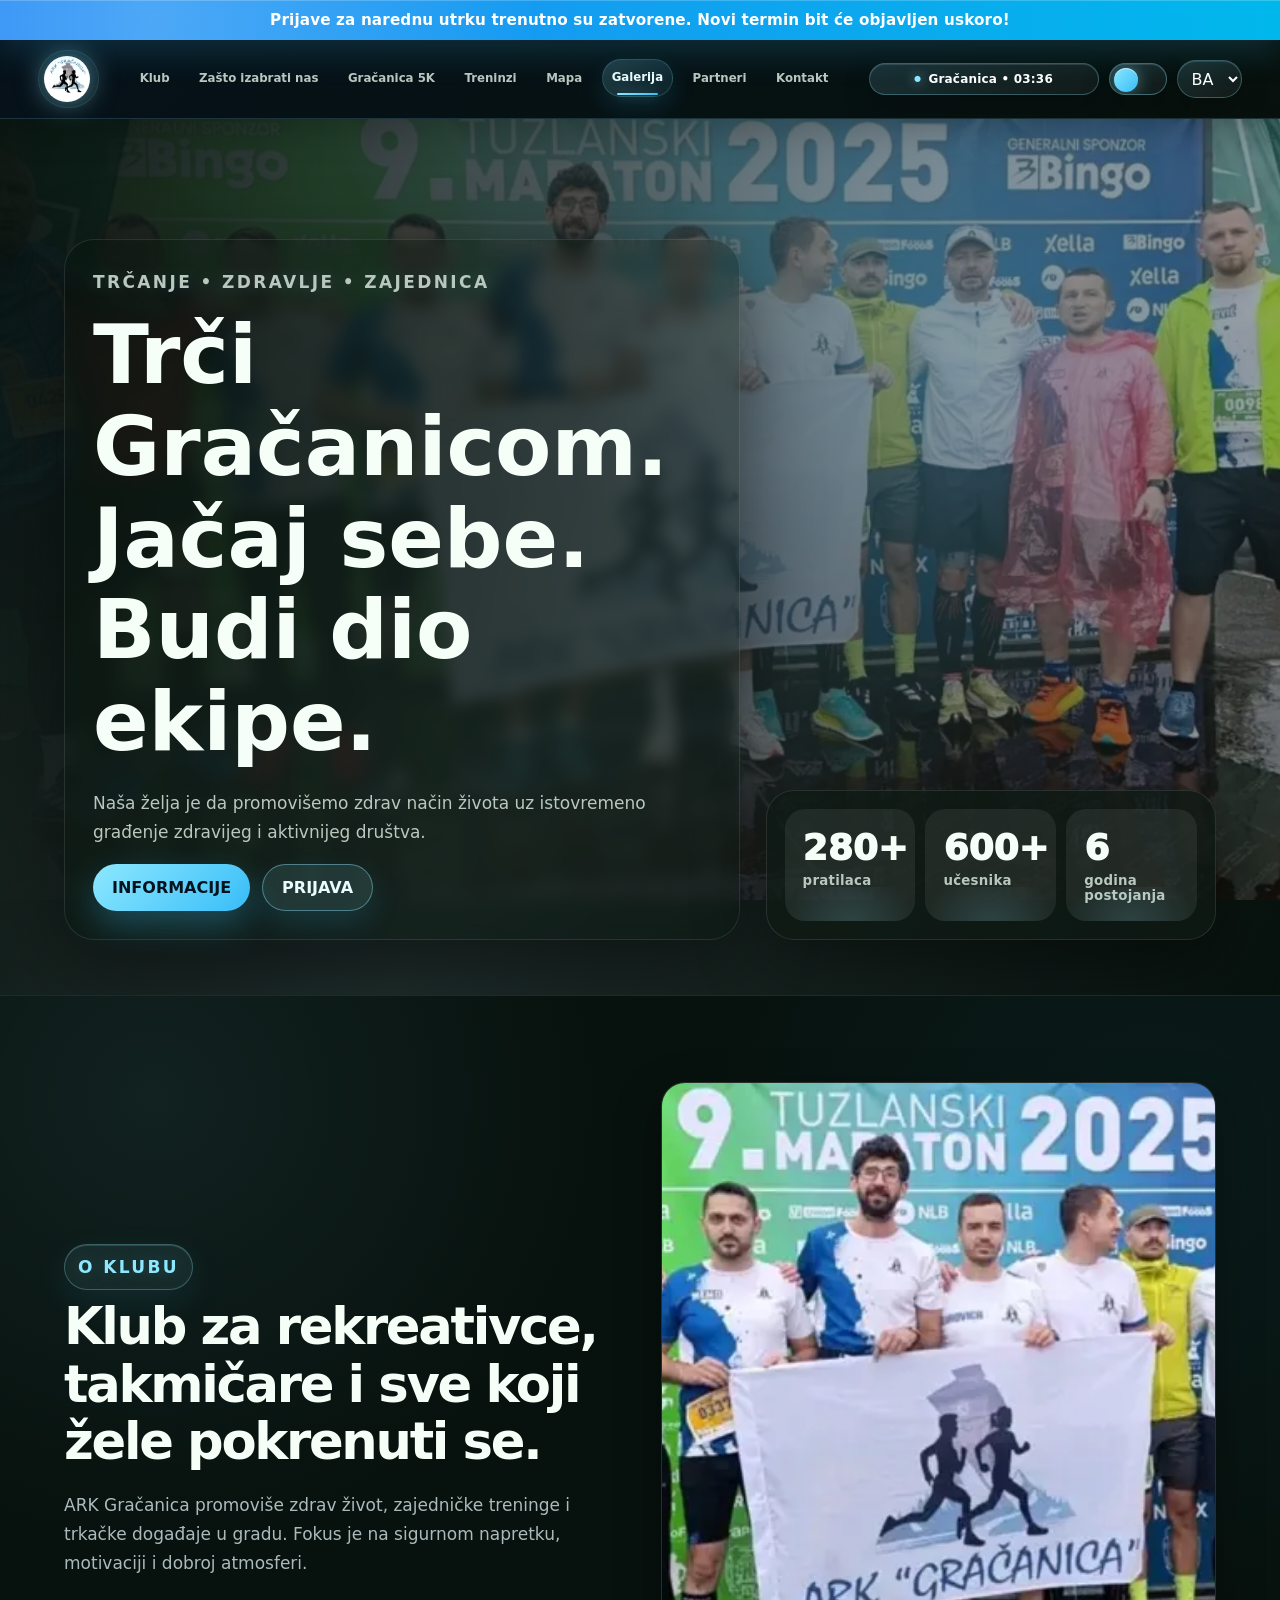
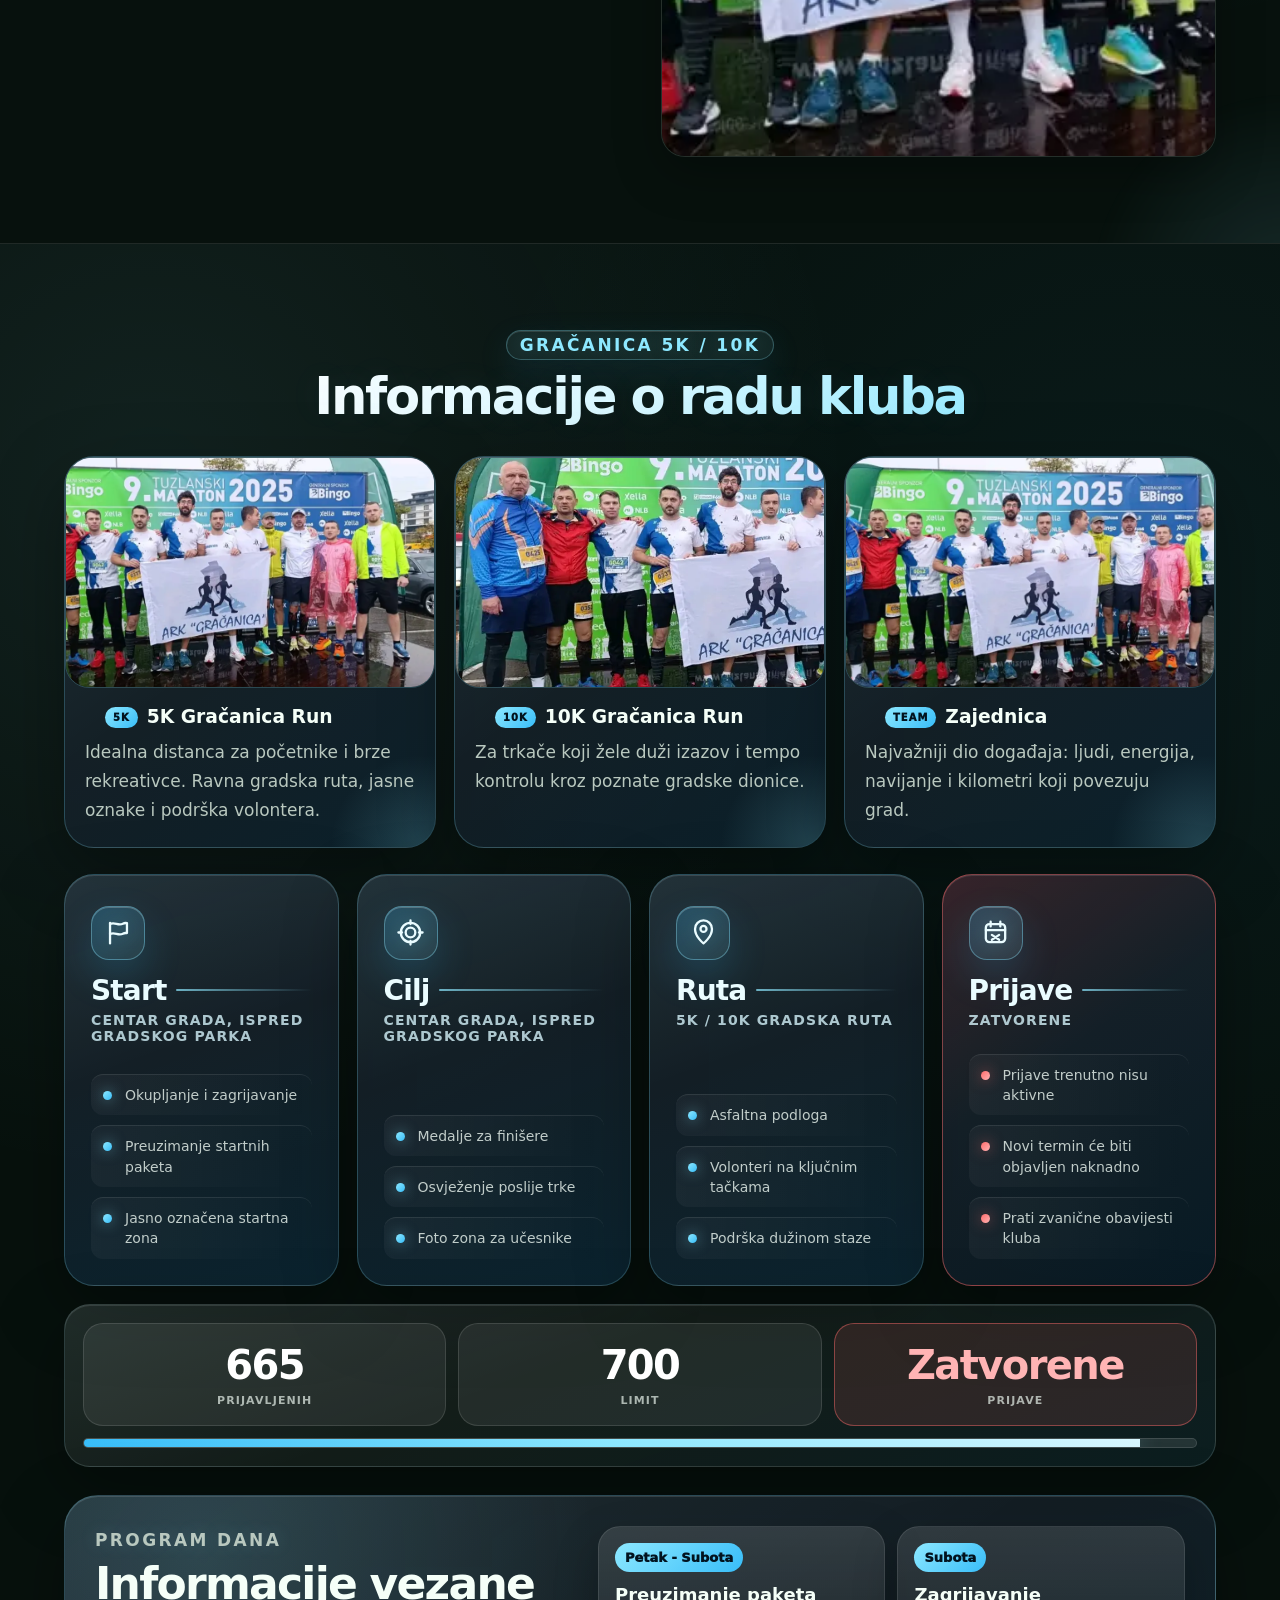
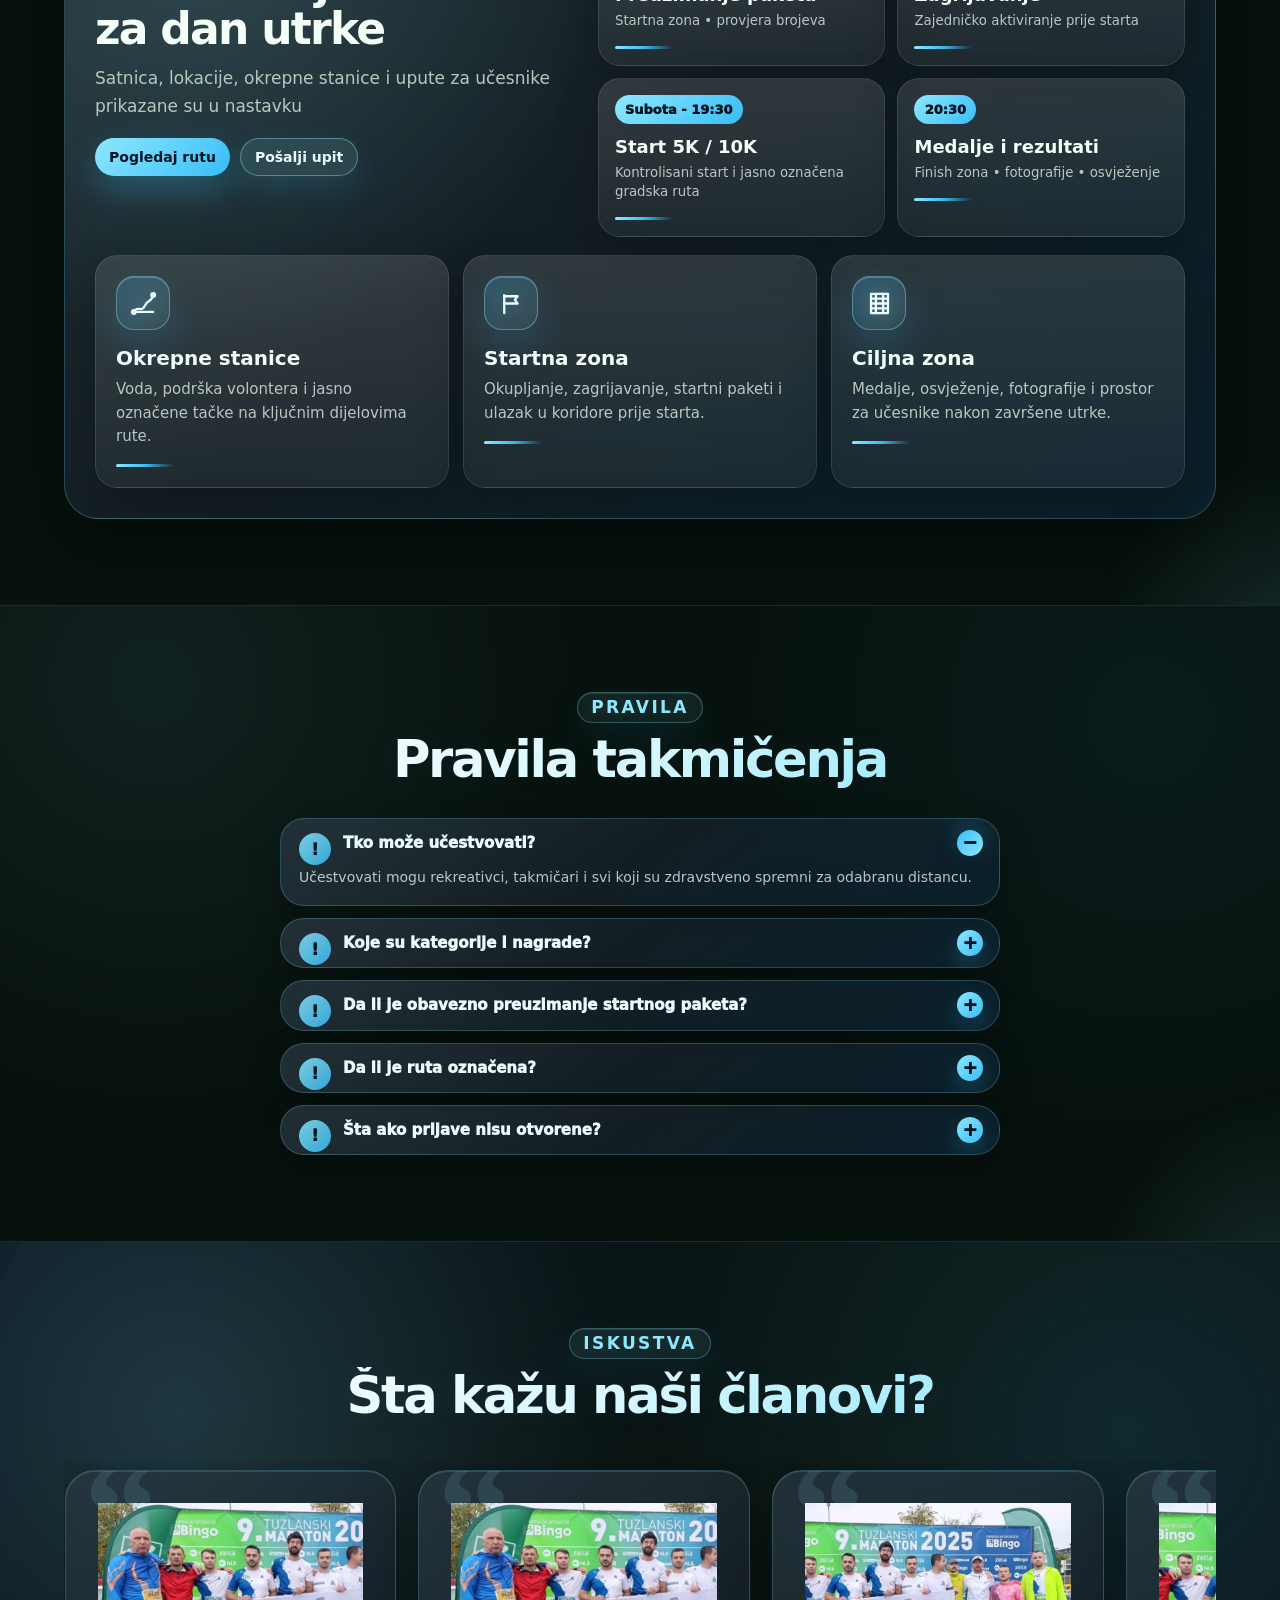
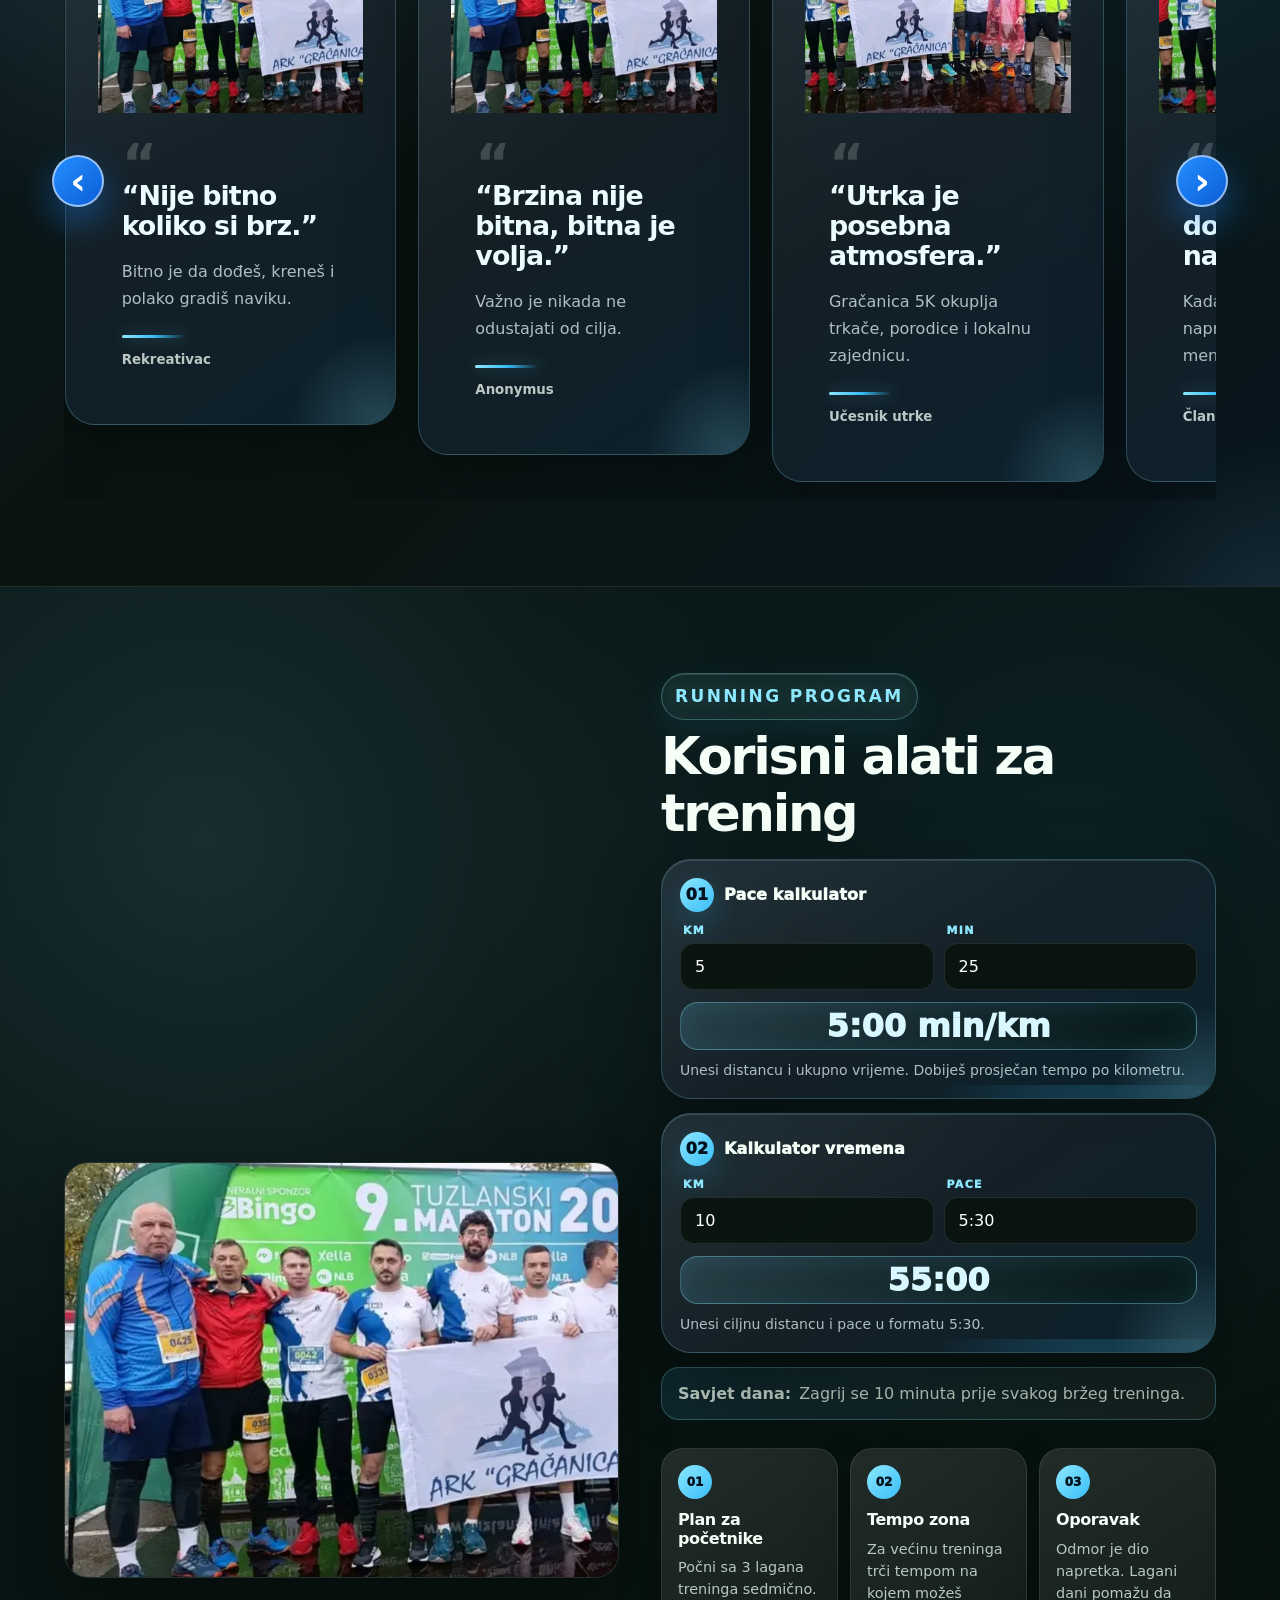
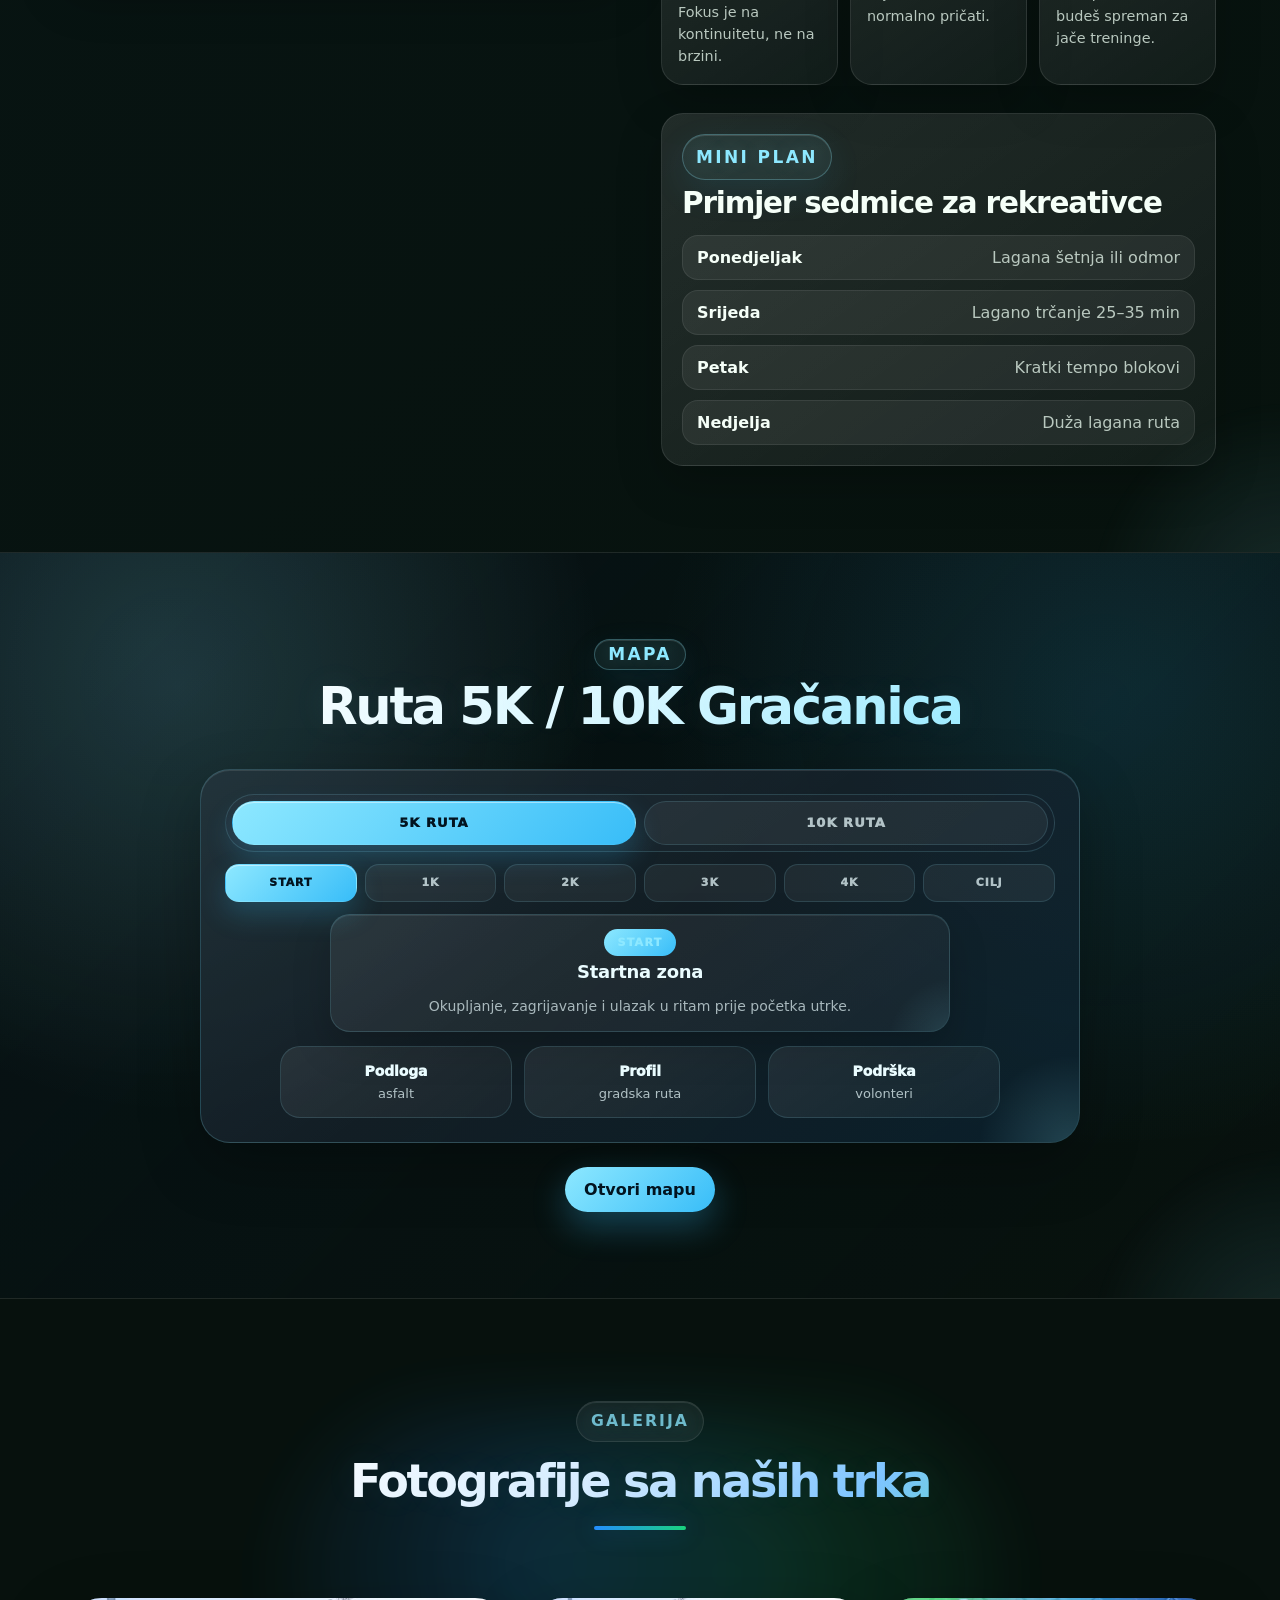
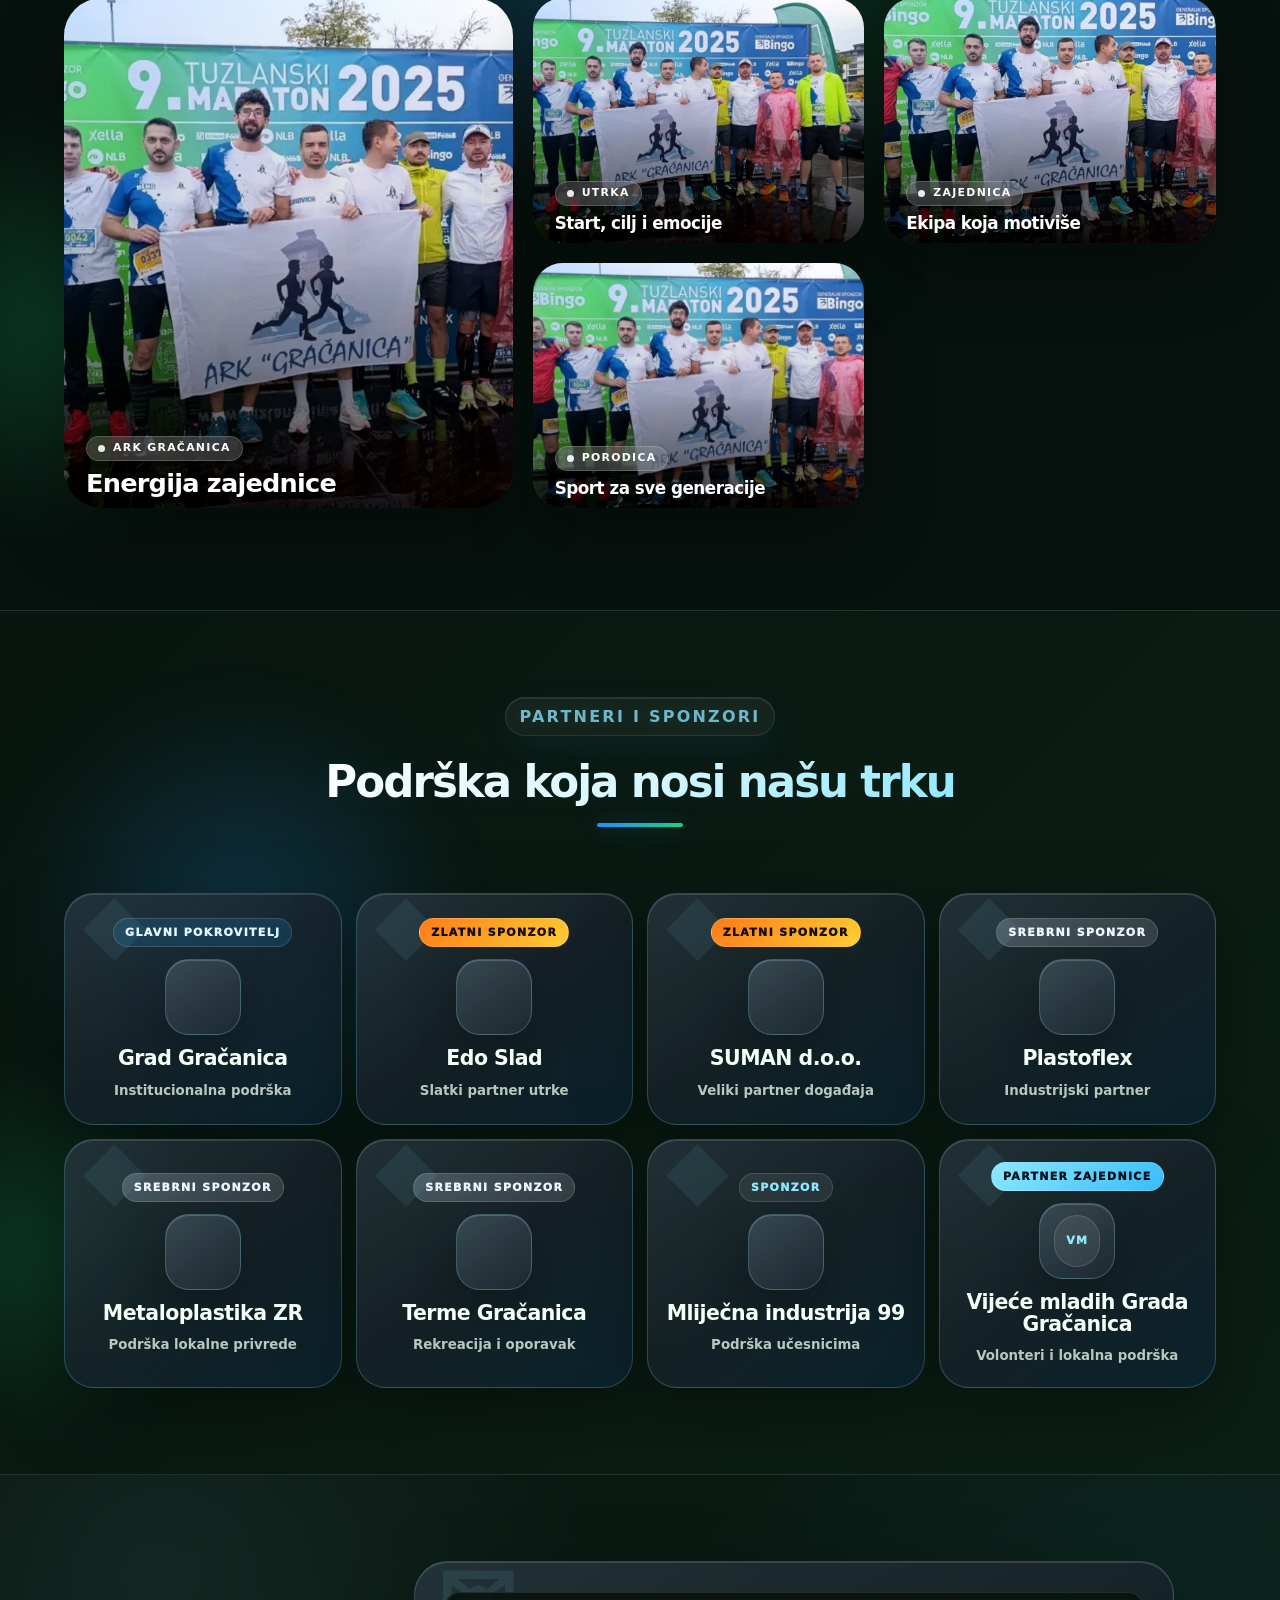
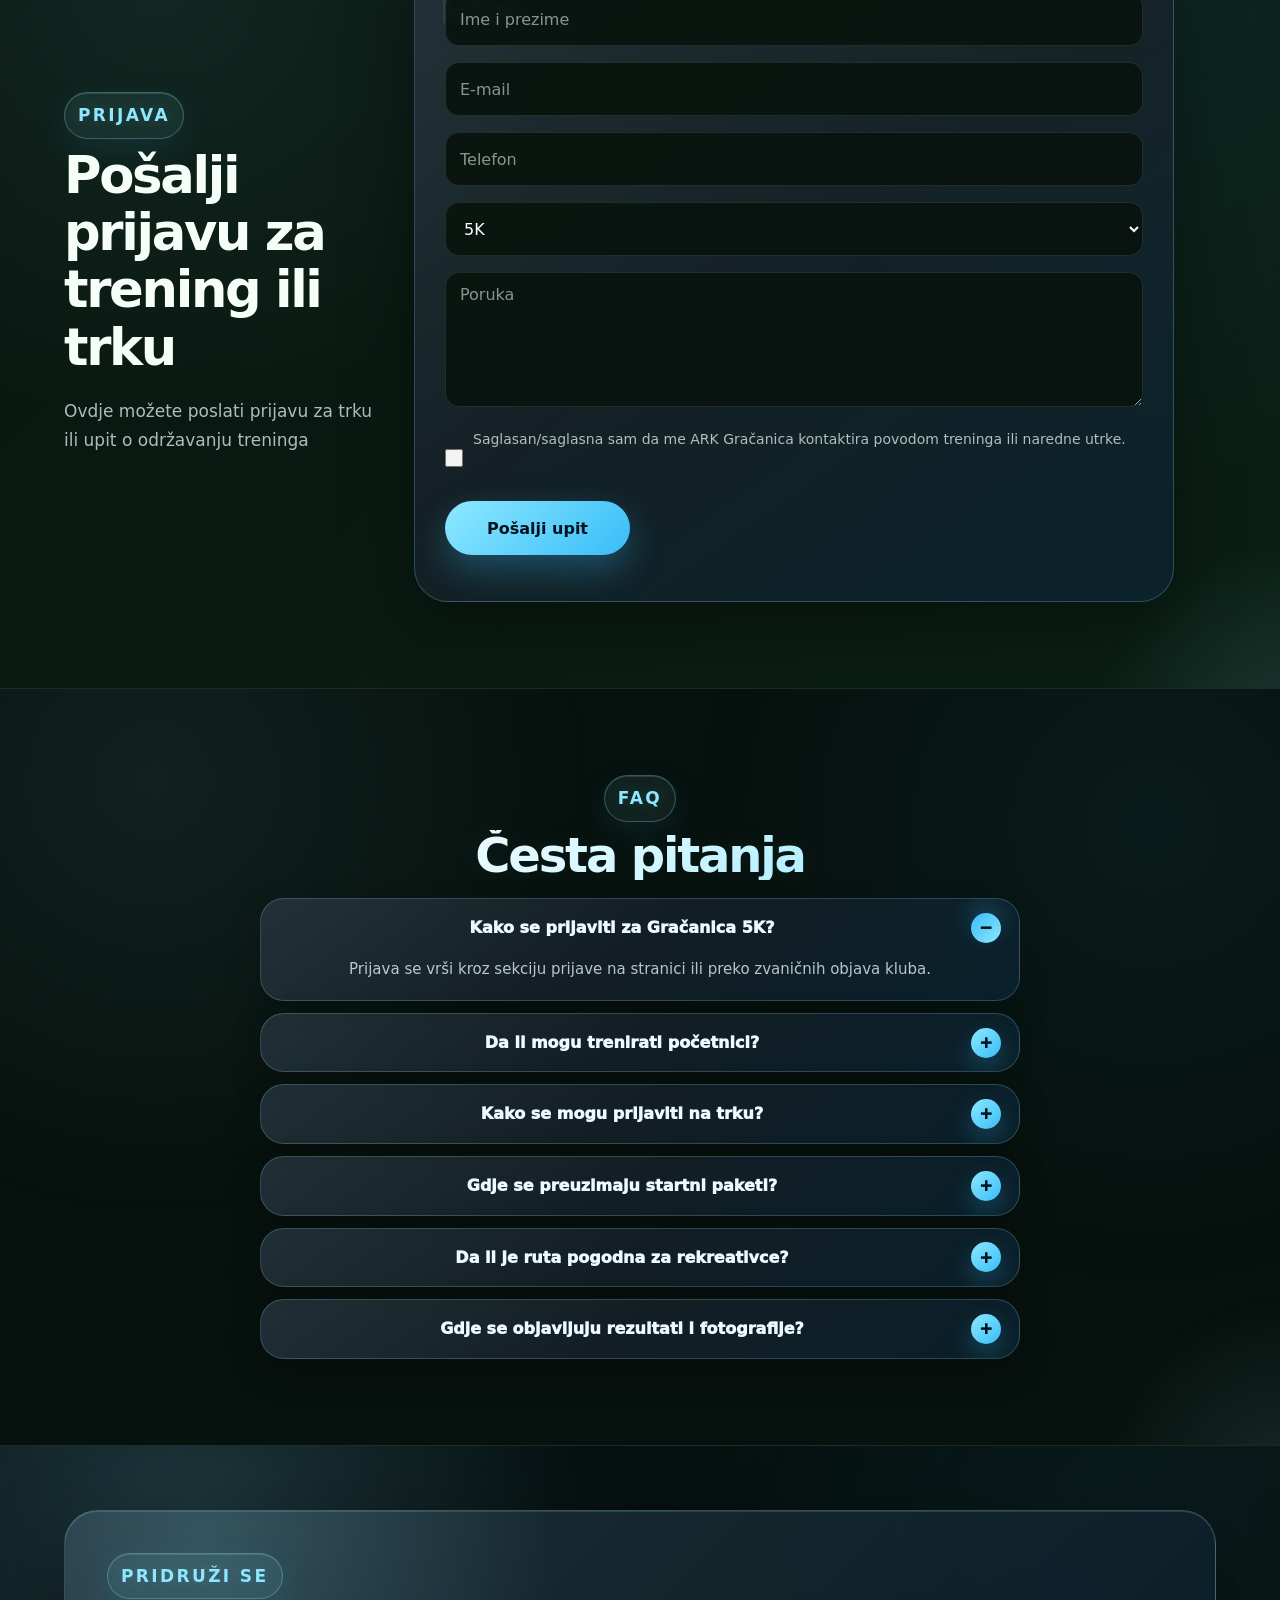
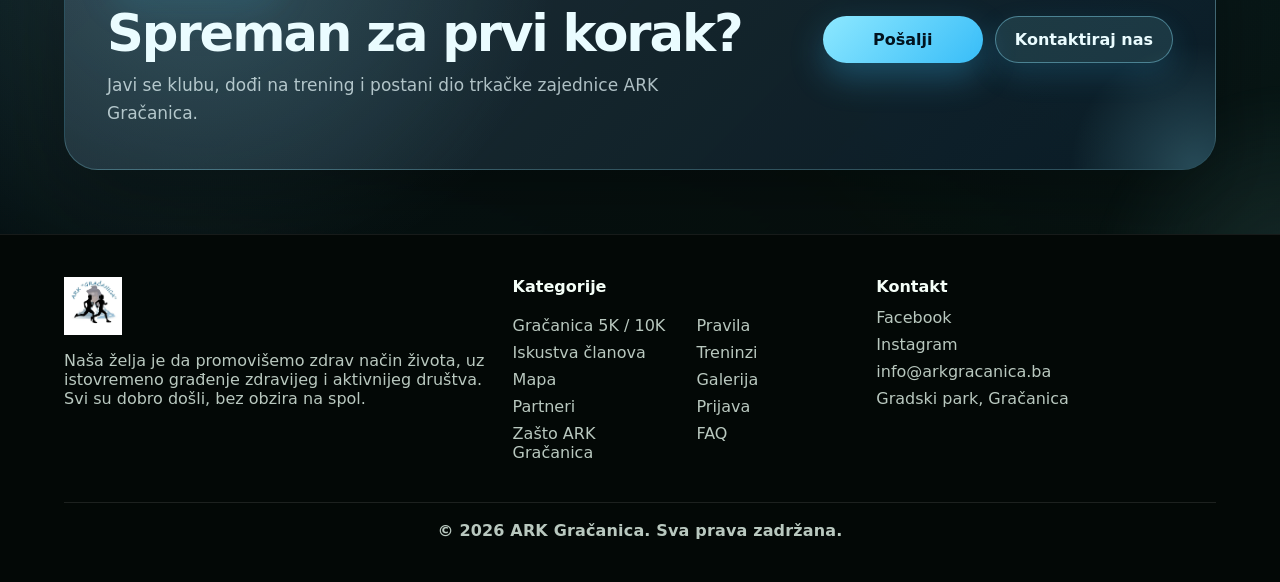
==== commit b36b8b25: "Update index.html" ====
--- a/index.html
+++ b/index.html
@@ -622,9 +622,7 @@
   <div class="section-head reveal">
     <p class="eyebrow">Mapa</p>
     <h2>Ruta 5K / 10K Gračanica</h2>
-    <p>
-      Odaberi distancu i pregledaj ključne tačke rute. Detaljna lokacija se otvara preko Google Maps.
-    </p>
+    
   </div>
 
   <div class="route-pro-panel route-clean-panel reveal" aria-label="Detalji rute">
--- a/app.css
+++ b/app.css
@@ -7627,3 +7627,176 @@
     text-align: left;
   }
 }
+/* CLEAN MAP SECTION */
+.map-clean-section {
+  text-align: center;
+}
+
+.map-clean-section .section-head {
+  max-width: 760px;
+  margin-left: auto;
+  margin-right: auto;
+  text-align: center;
+}
+
+.map-clean-section .section-head h2,
+.map-clean-section .section-head p,
+.map-clean-section .section-head .eyebrow {
+  text-align: center;
+  margin-left: auto;
+  margin-right: auto;
+}
+
+.route-clean-panel {
+  max-width: 880px;
+  margin: 30px auto 0;
+  padding: clamp(18px, 3vw, 28px);
+  border-radius: 30px;
+  background:
+    radial-gradient(circle at 20% 0%, rgba(56, 189, 248, 0.16), transparent 34%),
+    linear-gradient(145deg, rgba(255, 255, 255, 0.11), rgba(255, 255, 255, 0.045));
+}
+
+.route-clean-panel .route-tabs {
+  justify-content: center;
+  margin-bottom: 18px;
+}
+
+.route-clean-panel .route-tabs button {
+  min-width: 130px;
+  border: 1px solid rgba(141, 232, 255, 0.24);
+  border-radius: 999px;
+  padding: 12px 18px;
+  background: rgba(255, 255, 255, 0.07);
+  color: var(--muted);
+  font-weight: 950;
+}
+
+.route-clean-panel .route-tabs button.active {
+  color: #02131f;
+  border-color: transparent;
+  background: linear-gradient(135deg, var(--blue-2), var(--blue));
+  box-shadow: 0 14px 34px rgba(56, 189, 248, 0.24);
+}
+
+.route-clean-panel .route-km-row {
+  display: grid;
+  grid-template-columns: repeat(6, minmax(0, 1fr));
+  gap: 10px;
+  margin-bottom: 18px;
+}
+
+.route-clean-panel .route-km-row button {
+  min-height: 46px;
+  border: 1px solid rgba(141, 232, 255, 0.18);
+  border-radius: 16px;
+  background: rgba(255, 255, 255, 0.075);
+  color: var(--muted);
+  font-size: 0.85rem;
+  font-weight: 950;
+}
+
+.route-clean-panel .route-km-row button.active {
+  color: #02131f;
+  border-color: transparent;
+  background: linear-gradient(135deg, var(--blue-2), var(--blue));
+}
+
+.route-clean-panel .route-point-info {
+  max-width: 620px;
+  margin: 0 auto;
+  padding: 22px;
+  border-radius: 24px;
+  border: 1px solid rgba(141, 232, 255, 0.22);
+  background: rgba(255, 255, 255, 0.07);
+  text-align: center;
+}
+
+.route-clean-panel .route-point-info span {
+  display: inline-flex;
+  justify-content: center;
+  margin-bottom: 10px;
+  padding: 7px 13px;
+  border-radius: 999px;
+  background: linear-gradient(135deg, var(--blue-2), var(--blue));
+  color: #02131f;
+  font-size: 0.78rem;
+  font-weight: 950;
+}
+
+.route-clean-panel .route-point-info b {
+  display: block;
+  margin-bottom: 8px;
+  font-size: clamp(1.35rem, 2.5vw, 2rem);
+  letter-spacing: -0.04em;
+}
+
+.route-clean-panel .route-point-info p {
+  margin: 0;
+  color: var(--muted);
+  line-height: 1.65;
+}
+
+.route-clean-meta {
+  max-width: 720px;
+  margin: 18px auto 0;
+  grid-template-columns: repeat(3, 1fr);
+}
+
+body.light .route-clean-panel {
+  background:
+    radial-gradient(circle at 20% 0%, rgba(56, 189, 248, 0.13), transparent 34%),
+    linear-gradient(145deg, rgba(255, 255, 255, 0.96), rgba(232, 248, 255, 0.72));
+  border-color: rgba(14, 165, 233, 0.16);
+}
+
+body.light .route-clean-panel .route-km-row button,
+body.light .route-clean-panel .route-tabs button,
+body.light .route-clean-panel .route-point-info {
+  background: rgba(14, 165, 233, 0.065);
+  border-color: rgba(14, 165, 233, 0.13);
+}
+
+@media (max-width: 720px) {
+  .route-clean-panel .route-km-row {
+    grid-template-columns: repeat(3, 1fr);
+  }
+
+  .route-clean-meta {
+    grid-template-columns: 1fr;
+  }
+}
+/* FIX: Startna zona / route info u centru */
+.route-point-info {
+  text-align: center !important;
+  display: flex !important;
+  flex-direction: column !important;
+  align-items: center !important;
+  justify-content: center !important;
+  margin-left: auto !important;
+  margin-right: auto !important;
+}
+
+.route-point-info span,
+.route-point-info b,
+.route-point-info p {
+  text-align: center !important;
+  margin-left: auto !important;
+  margin-right: auto !important;
+}
+
+.route-point-info span {
+  display: inline-flex !important;
+  align-items: center !important;
+  justify-content: center !important;
+  width: fit-content !important;
+}
+
+.route-point-info b {
+  display: block !important;
+  width: 100% !important;
+}
+
+.route-point-info p {
+  max-width: 560px !important;
+}
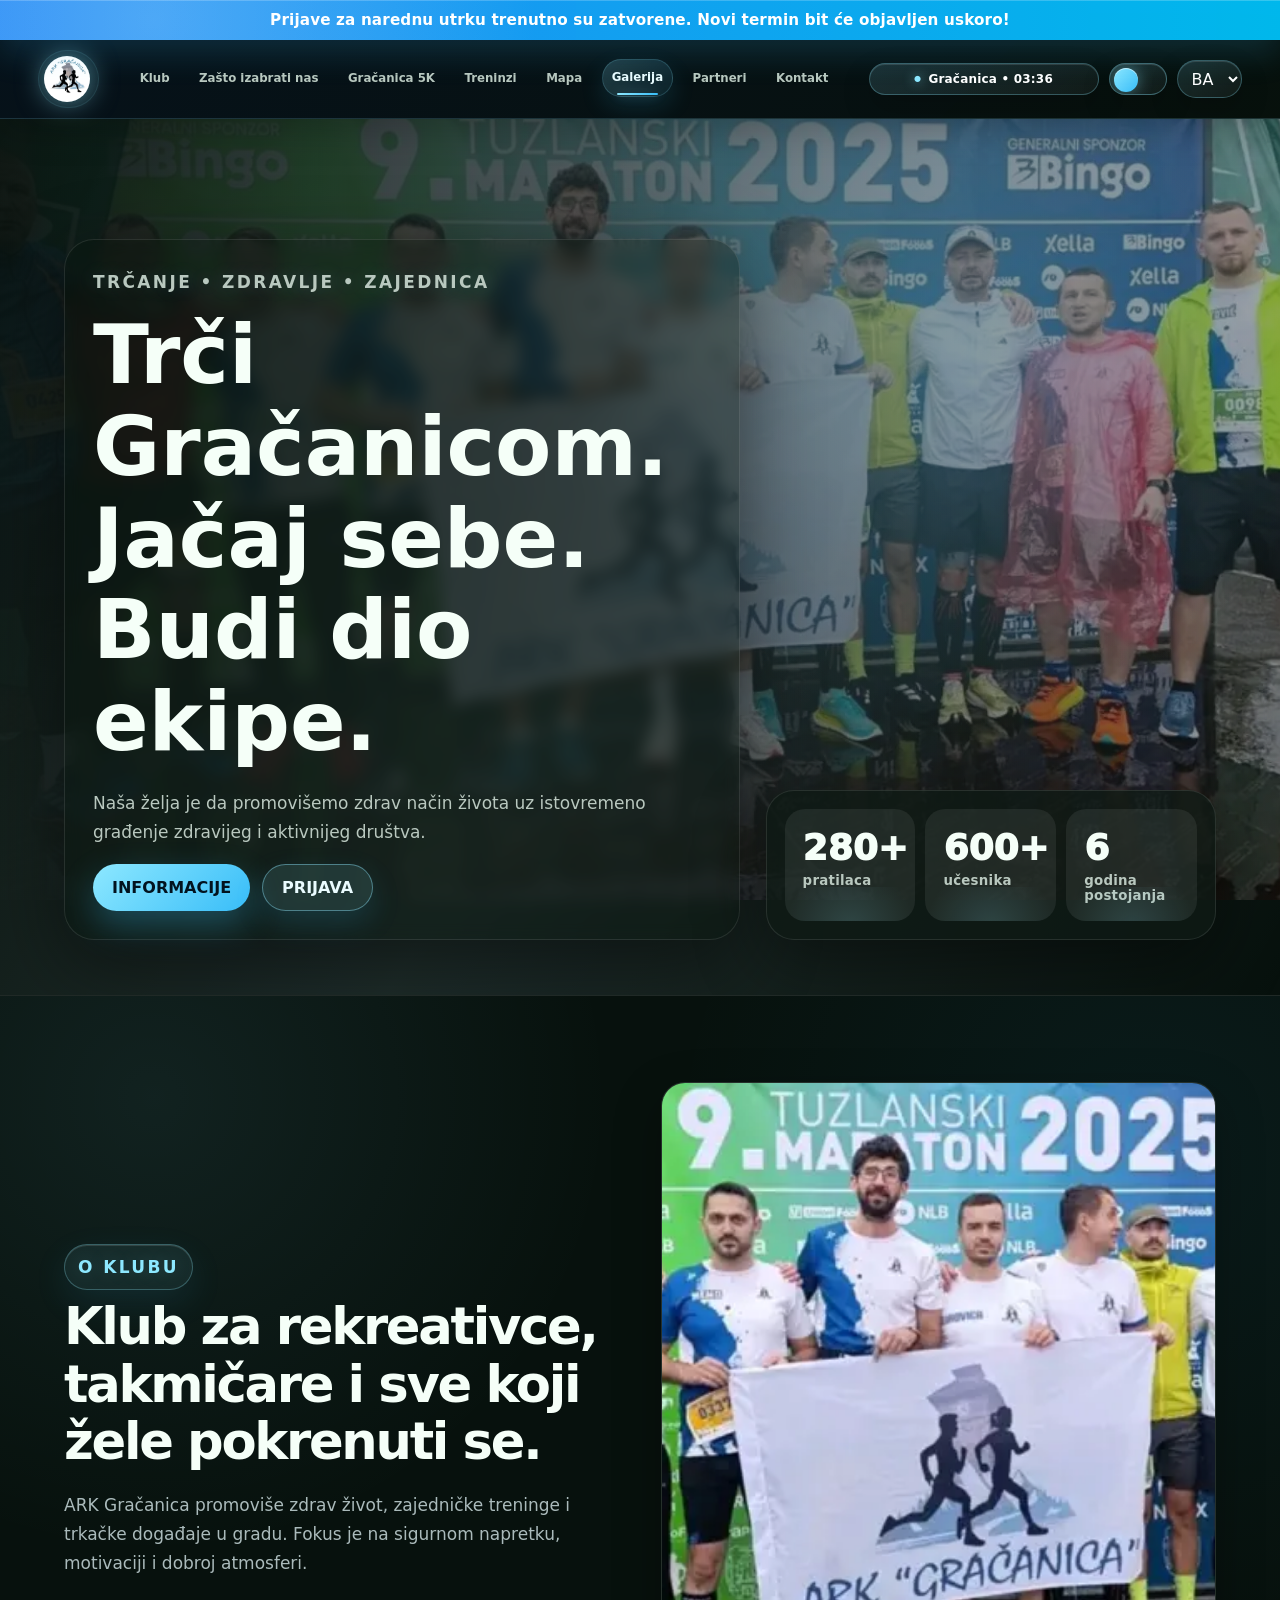
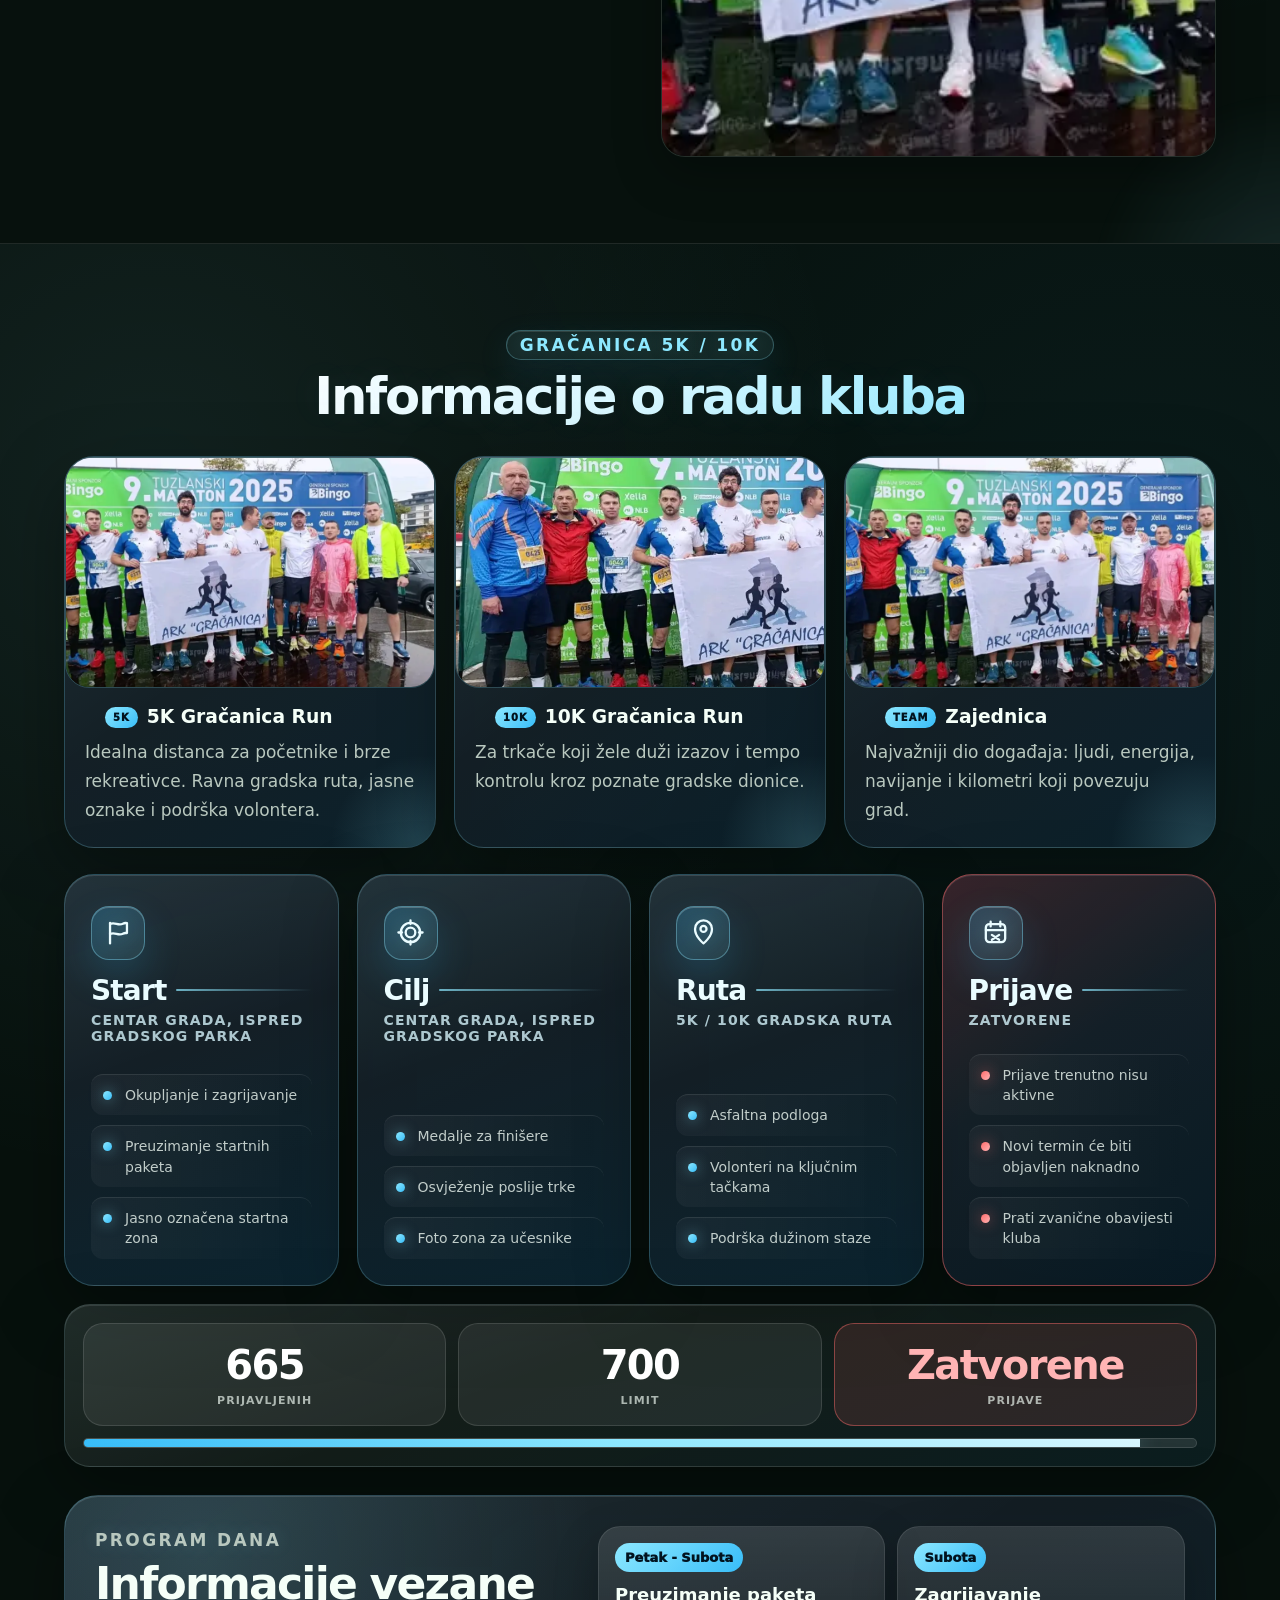
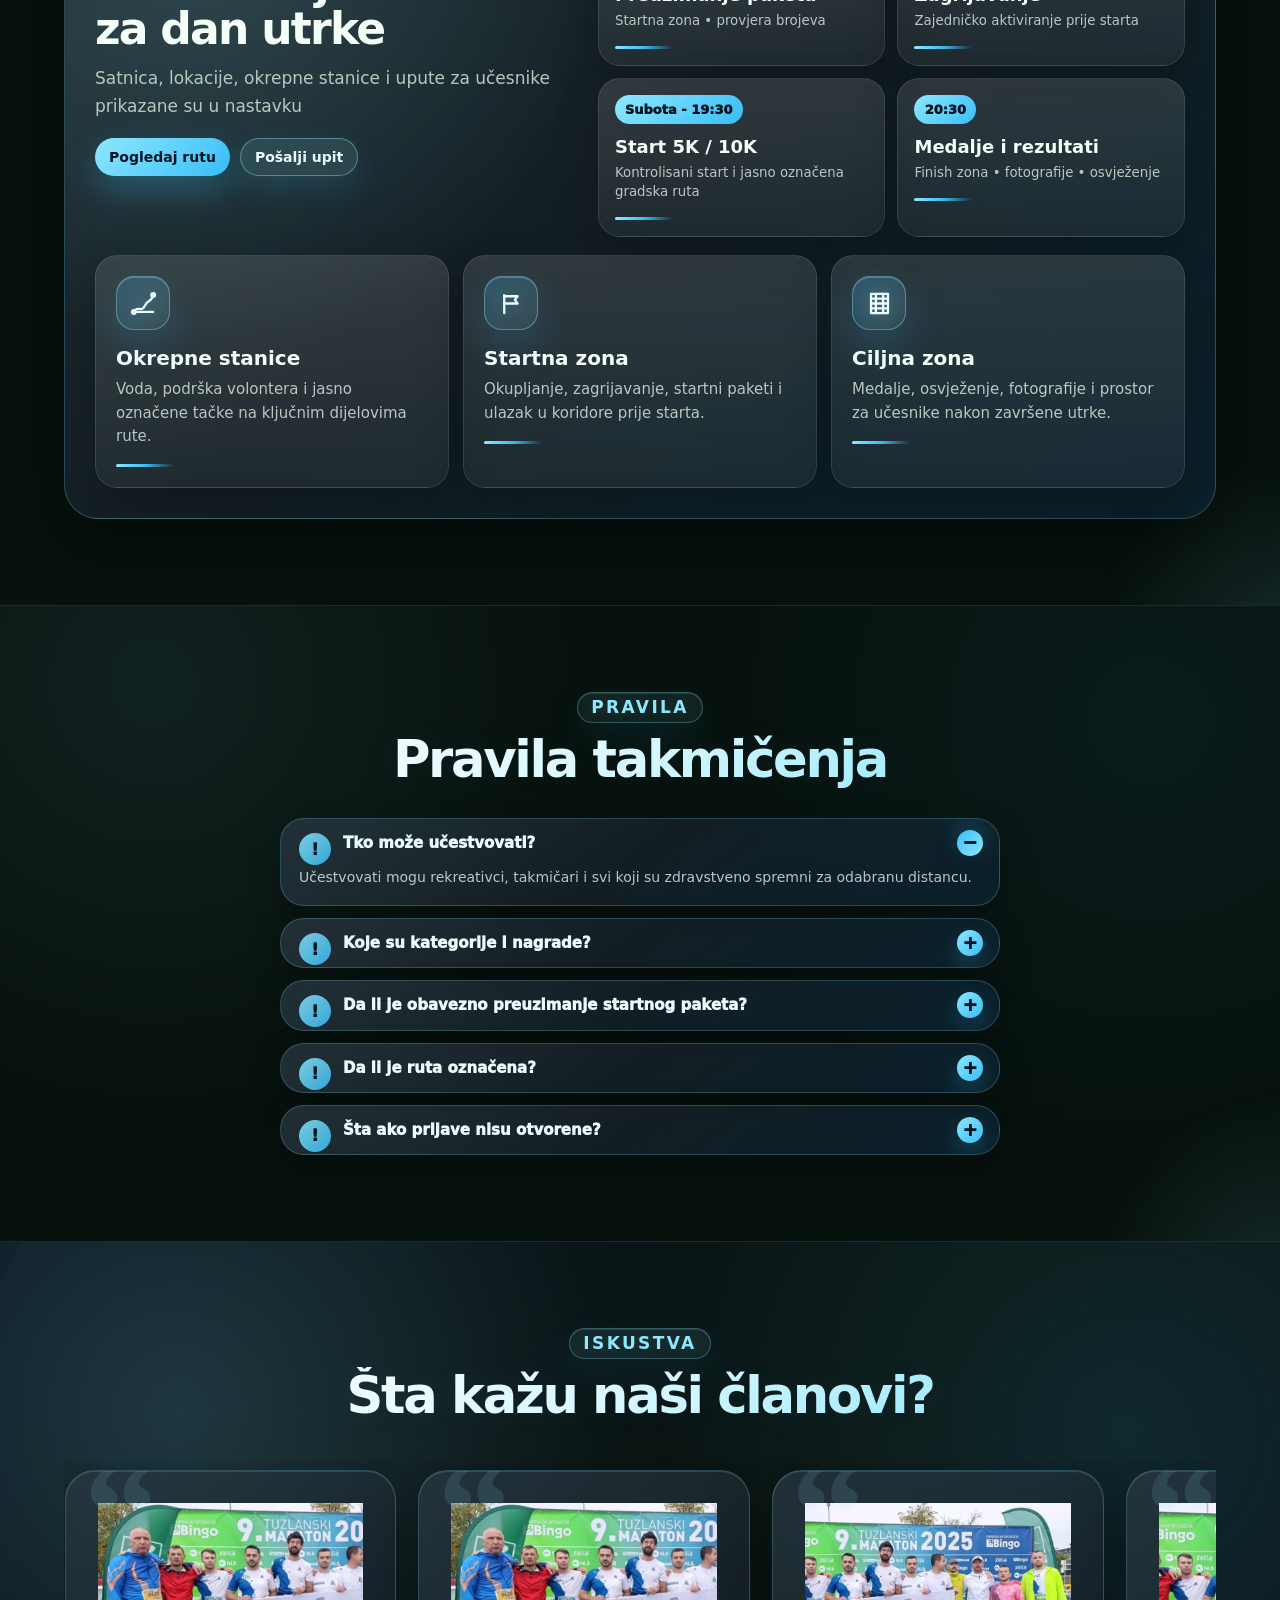
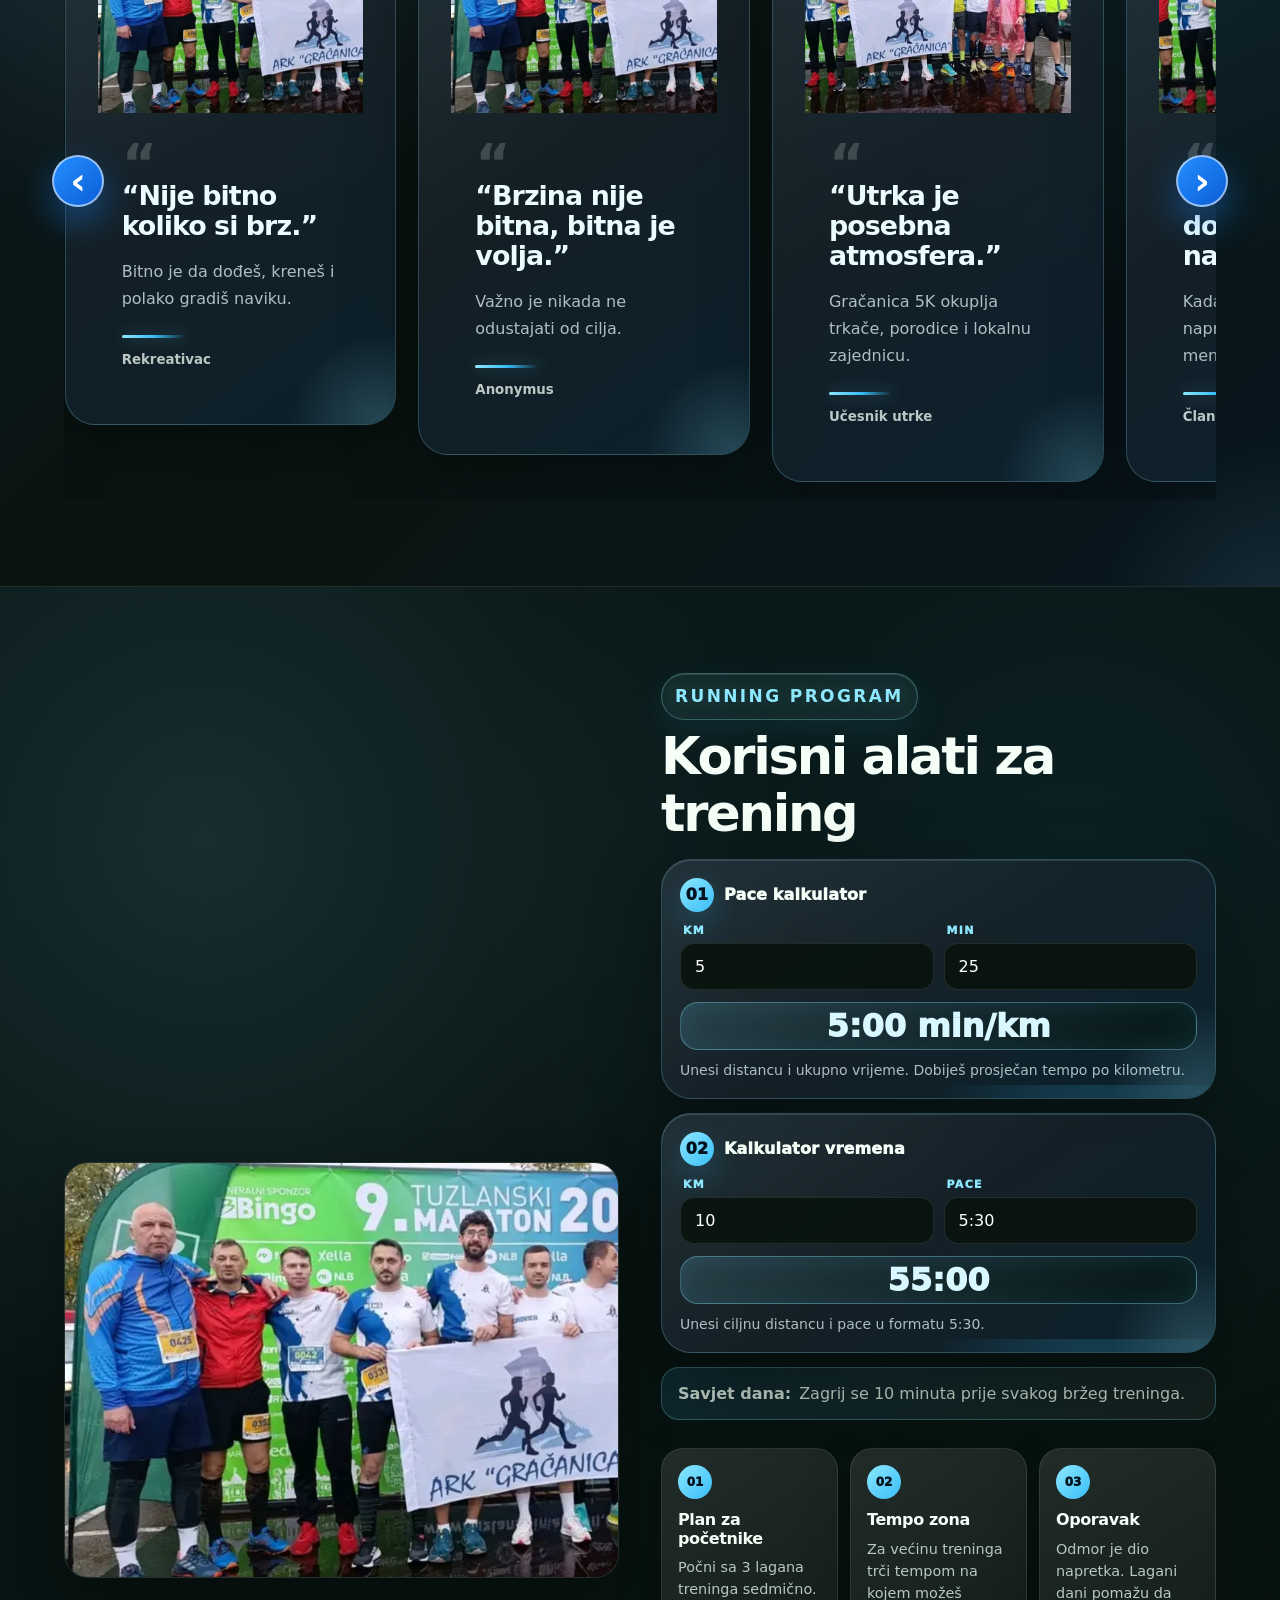
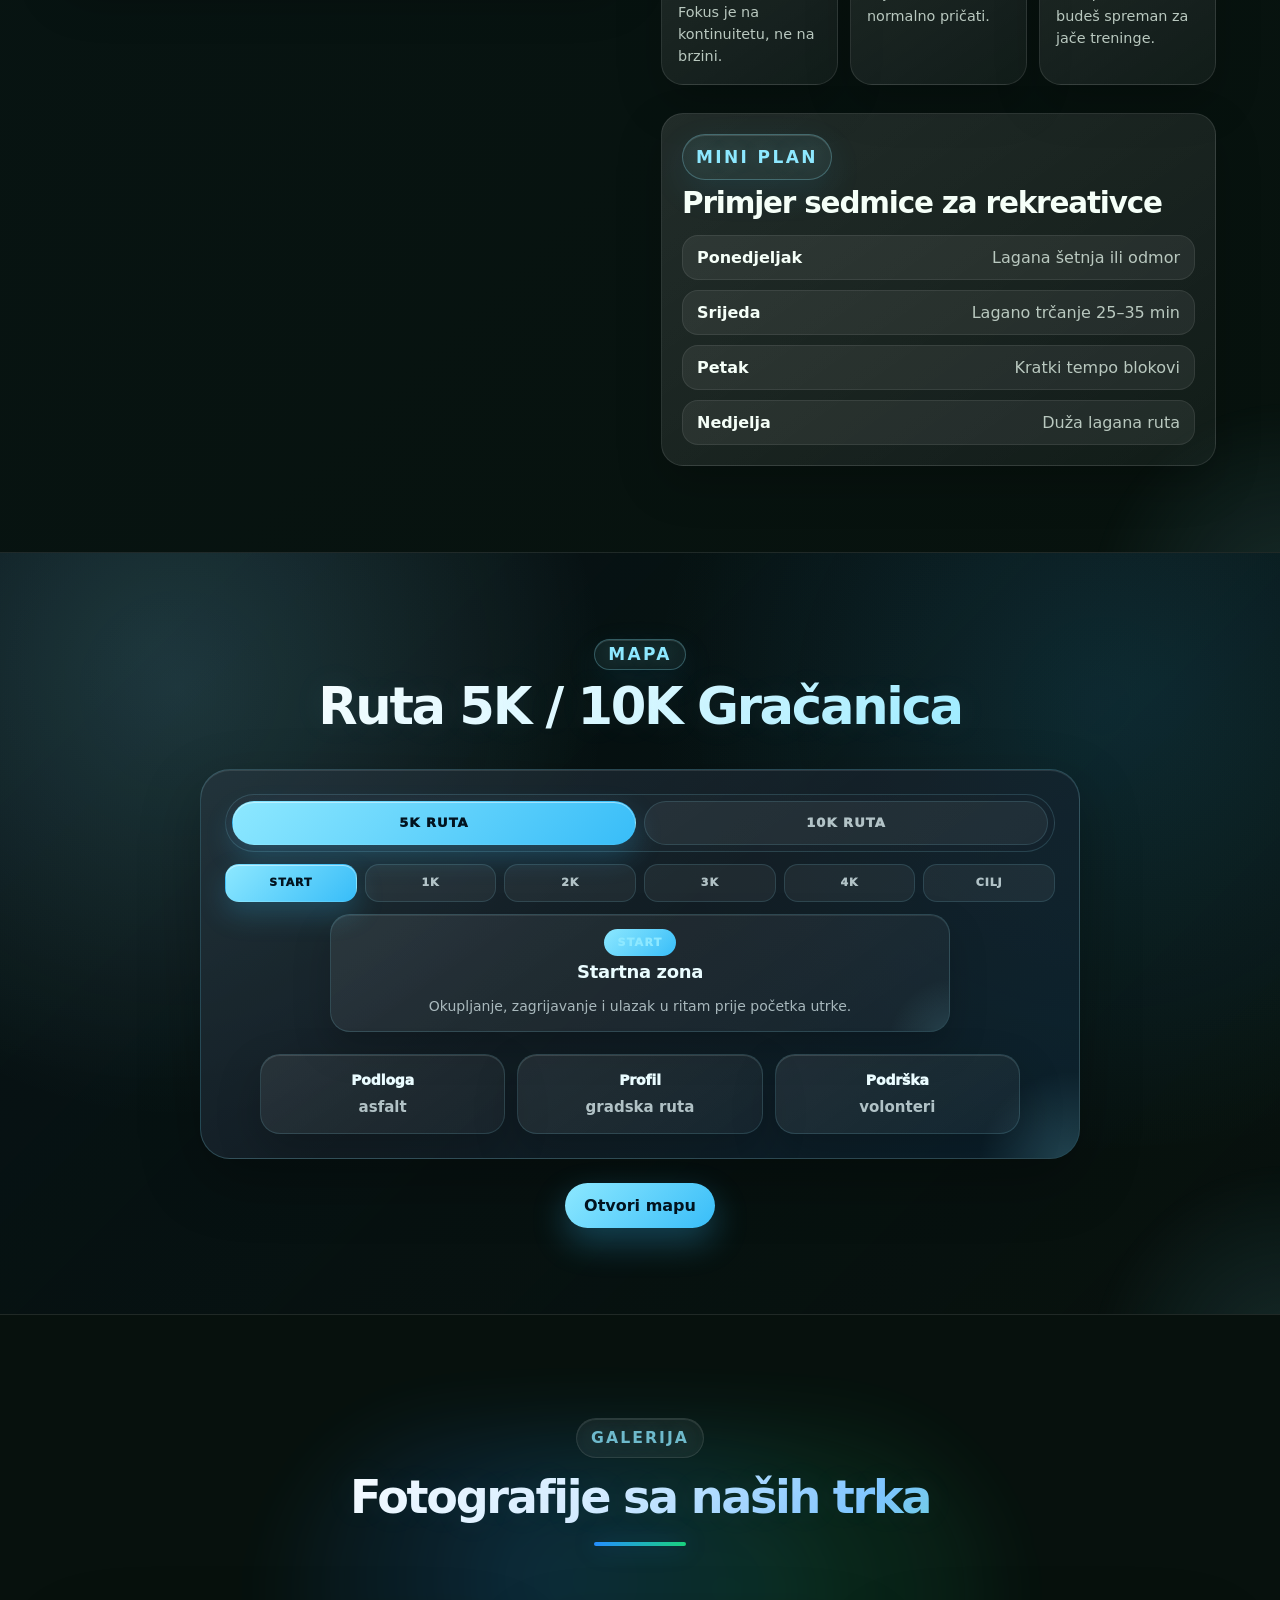
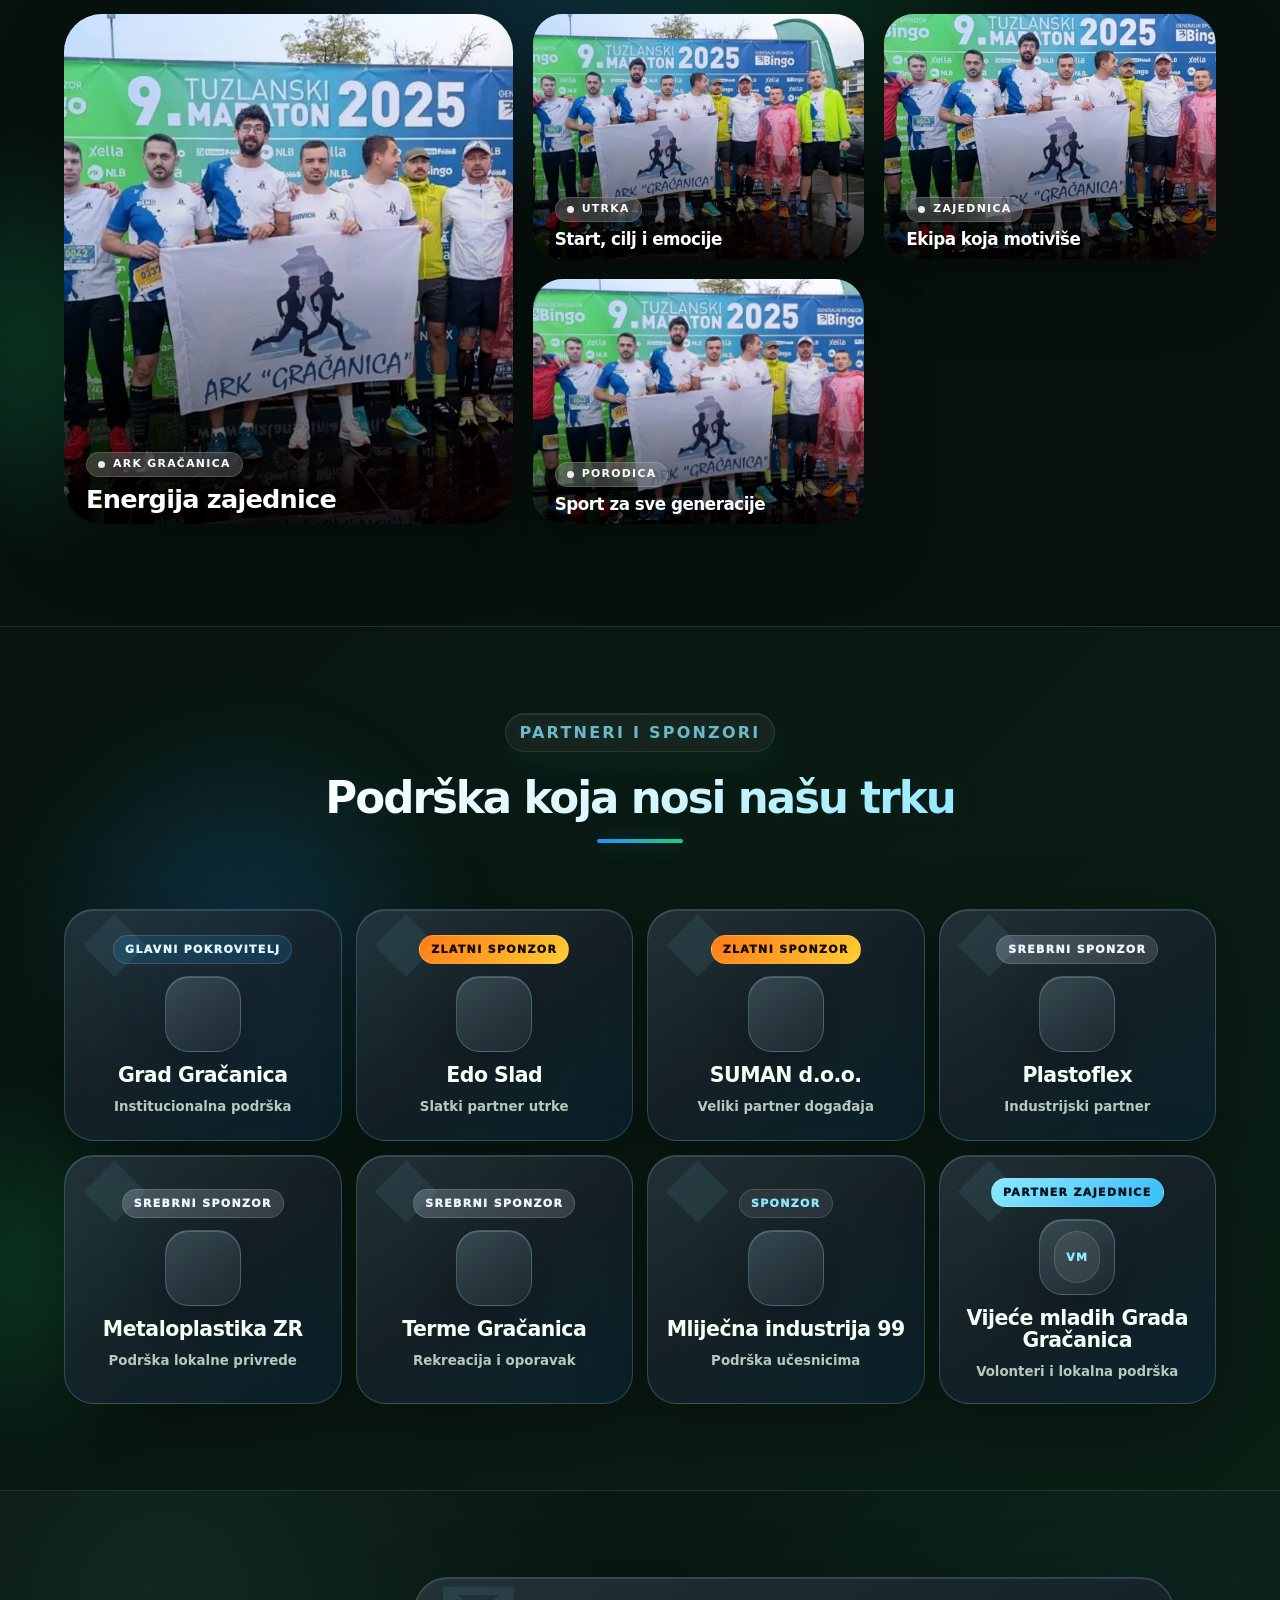
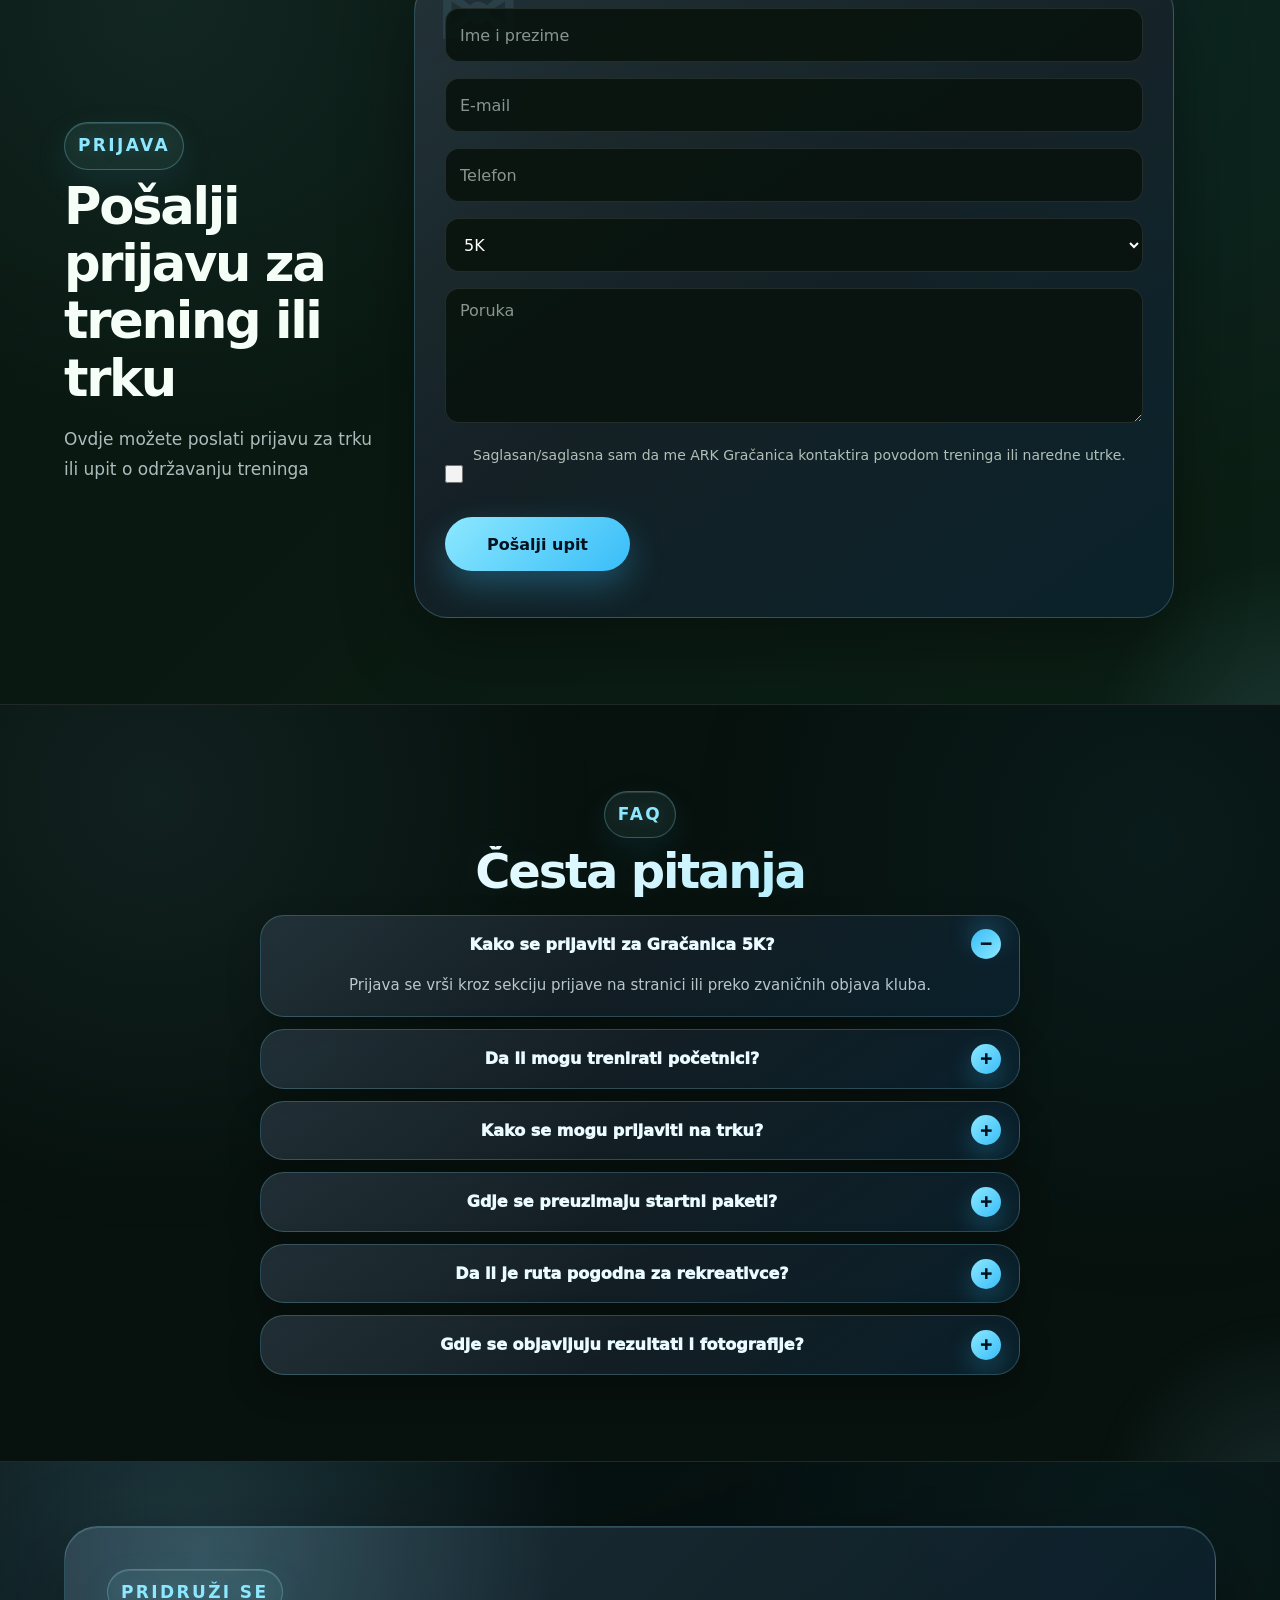
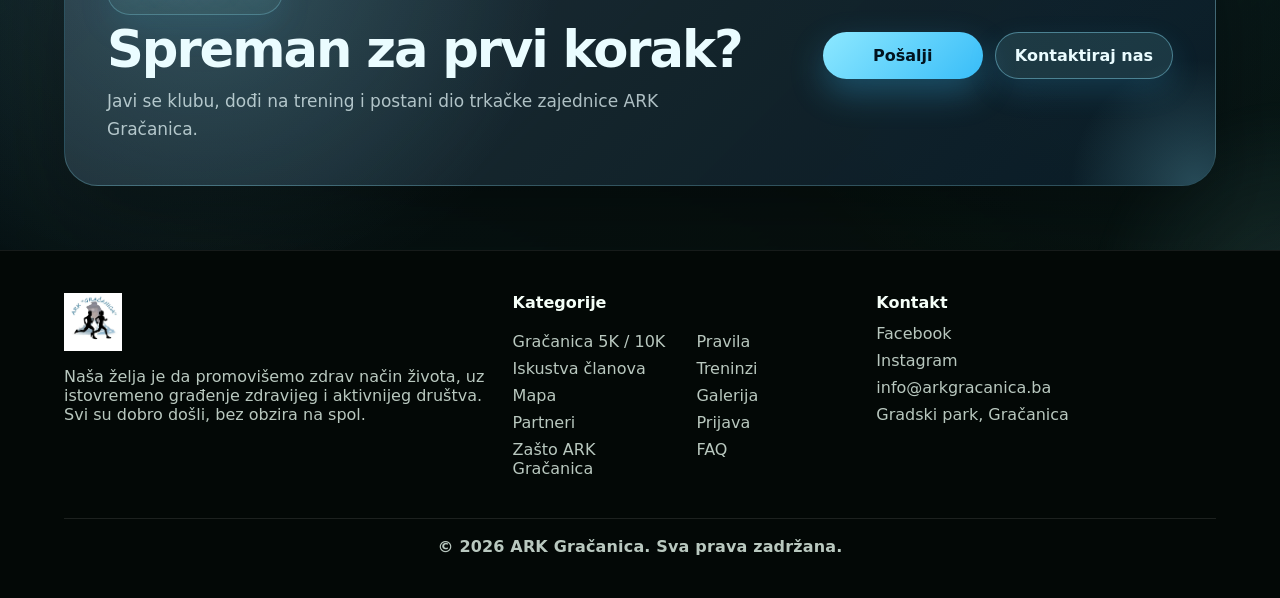
==== commit ab45874d: "Update index.html" ====
--- a/index.html
+++ b/index.html
@@ -10,7 +10,7 @@
     />
     <meta
       name="keywords"
-      content="ARK Gračanica, Gračanica 5K, Gračanica 10K, trčanje, atletika, running club, rekreacija, treninzi"
+      content="ARK Gračanica je klub koji je nastao početkom 2020. godine sa ciljem povezivanja trkača kroz svoju zajednicu."
     />
     <meta name="theme-color" content="#248eff" />
     <meta name="author" content="ARK Gračanica" />
--- a/app.css
+++ b/app.css
@@ -7800,3 +7800,190 @@
 .route-point-info p {
   max-width: 560px !important;
 }
+/* PREMIUM ROUTE META — Podloga / Profil / Podrška */
+.route-meta,
+.route-clean-meta {
+  width: 100%;
+  max-width: 760px;
+  margin: 22px auto 0 !important;
+  display: grid !important;
+  grid-template-columns: repeat(3, minmax(0, 1fr));
+  gap: 14px;
+}
+
+.route-meta span,
+.route-clean-meta span {
+  position: relative;
+  overflow: hidden;
+  min-height: 92px;
+  padding: 18px 16px;
+  border-radius: 22px;
+  display: flex;
+  flex-direction: column;
+  align-items: center;
+  justify-content: center;
+  gap: 7px;
+  text-align: center;
+  border: 1px solid rgba(141, 232, 255, 0.22);
+  background:
+    radial-gradient(circle at 50% 0%, rgba(141, 232, 255, 0.16), transparent 48%),
+    linear-gradient(145deg, rgba(255, 255, 255, 0.105), rgba(255, 255, 255, 0.045));
+  box-shadow:
+    0 18px 46px rgba(0, 0, 0, 0.20),
+    inset 0 1px 0 rgba(255, 255, 255, 0.12);
+  color: var(--muted);
+  font-size: 0.94rem;
+  font-weight: 800;
+}
+
+.route-meta span::before,
+.route-clean-meta span::before {
+  content: "";
+  width: 34px;
+  height: 34px;
+  margin-bottom: 2px;
+  border-radius: 14px;
+  display: grid;
+  place-items: center;
+  background: linear-gradient(135deg, var(--blue-2), var(--blue));
+  box-shadow: 0 12px 28px rgba(56, 189, 248, 0.28);
+}
+
+.route-meta span:nth-child(1)::before,
+.route-clean-meta span:nth-child(1)::before {
+  content: "🛣️";
+}
+
+.route-meta span:nth-child(2)::before,
+.route-clean-meta span:nth-child(2)::before {
+  content: "📍";
+}
+
+.route-meta span:nth-child(3)::before,
+.route-clean-meta span:nth-child(3)::before {
+  content: "🤝";
+}
+
+.route-meta span::after,
+.route-clean-meta span::after {
+  content: "";
+  position: absolute;
+  inset: 0;
+  background:
+    linear-gradient(120deg, transparent, rgba(255, 255, 255, 0.13), transparent);
+  transform: translateX(-120%);
+  transition: transform 0.55s ease;
+  pointer-events: none;
+}
+
+.route-meta span:hover,
+.route-clean-meta span:hover {
+  transform: translateY(-4px);
+  border-color: rgba(141, 232, 255, 0.42);
+  box-shadow:
+    0 24px 60px rgba(0, 0, 0, 0.28),
+    0 0 0 1px rgba(141, 232, 255, 0.10);
+}
+
+.route-meta span:hover::after,
+.route-clean-meta span:hover::after {
+  transform: translateX(120%);
+}
+
+.route-meta b,
+.route-clean-meta b {
+  display: block;
+  margin: 0;
+  color: var(--text);
+  font-size: 1rem;
+  font-weight: 950;
+  letter-spacing: -0.02em;
+}
+
+/* Light mode */
+body.light .route-meta span,
+body.light .route-clean-meta span {
+  background:
+    radial-gradient(circle at 50% 0%, rgba(56, 189, 248, 0.13), transparent 48%),
+    linear-gradient(145deg, rgba(255, 255, 255, 0.96), rgba(232, 248, 255, 0.74));
+  border-color: rgba(14, 165, 233, 0.16);
+  color: #456170;
+  box-shadow:
+    0 18px 46px rgba(20, 70, 100, 0.12),
+    inset 0 1px 0 rgba(255, 255, 255, 0.82);
+}
+
+body.light .route-meta b,
+body.light .route-clean-meta b {
+  color: #062032;
+}
+
+/* Mobitel */
+@media (max-width: 700px) {
+  .route-meta,
+  .route-clean-meta {
+    grid-template-columns: 1fr;
+    max-width: 420px;
+    gap: 12px;
+  }
+
+  .route-meta span,
+  .route-clean-meta span {
+    min-height: 82px;
+    border-radius: 20px;
+  }
+}
+/* REMOVE: ikonice iz Podloga / Profil / Podrška kartica */
+.route-meta span::before,
+.route-clean-meta span::before {
+  display: none !important;
+  content: none !important;
+  width: 0 !important;
+  height: 0 !important;
+  margin: 0 !important;
+  padding: 0 !important;
+  background: none !important;
+  box-shadow: none !important;
+}
+
+/* Ljepši izgled bez ikonica */
+.route-meta span,
+.route-clean-meta span {
+  min-height: 74px !important;
+  padding: 16px 18px !important;
+  gap: 5px !important;
+}
+
+.route-meta b,
+.route-clean-meta b {
+  margin-bottom: 2px !important;
+}
+/* FIX: Prijava sekcija — poravnanje teksta i forme na desktopu */
+@media (min-width: 901px) {
+  #join.join,
+  .join {
+    align-items: center !important;
+  }
+
+  #join .copy,
+  .join .copy {
+    align-self: center !important;
+    transform: translateY(14px);
+  }
+
+  #join .copy h2,
+  .join .copy h2 {
+    margin-bottom: 14px !important;
+  }
+
+  #join .copy p,
+  .join .copy p {
+    margin-top: 0 !important;
+    max-width: 540px;
+    line-height: 1.75 !important;
+  }
+
+  #joinForm {
+    align-self: center !important;
+  }
+}
